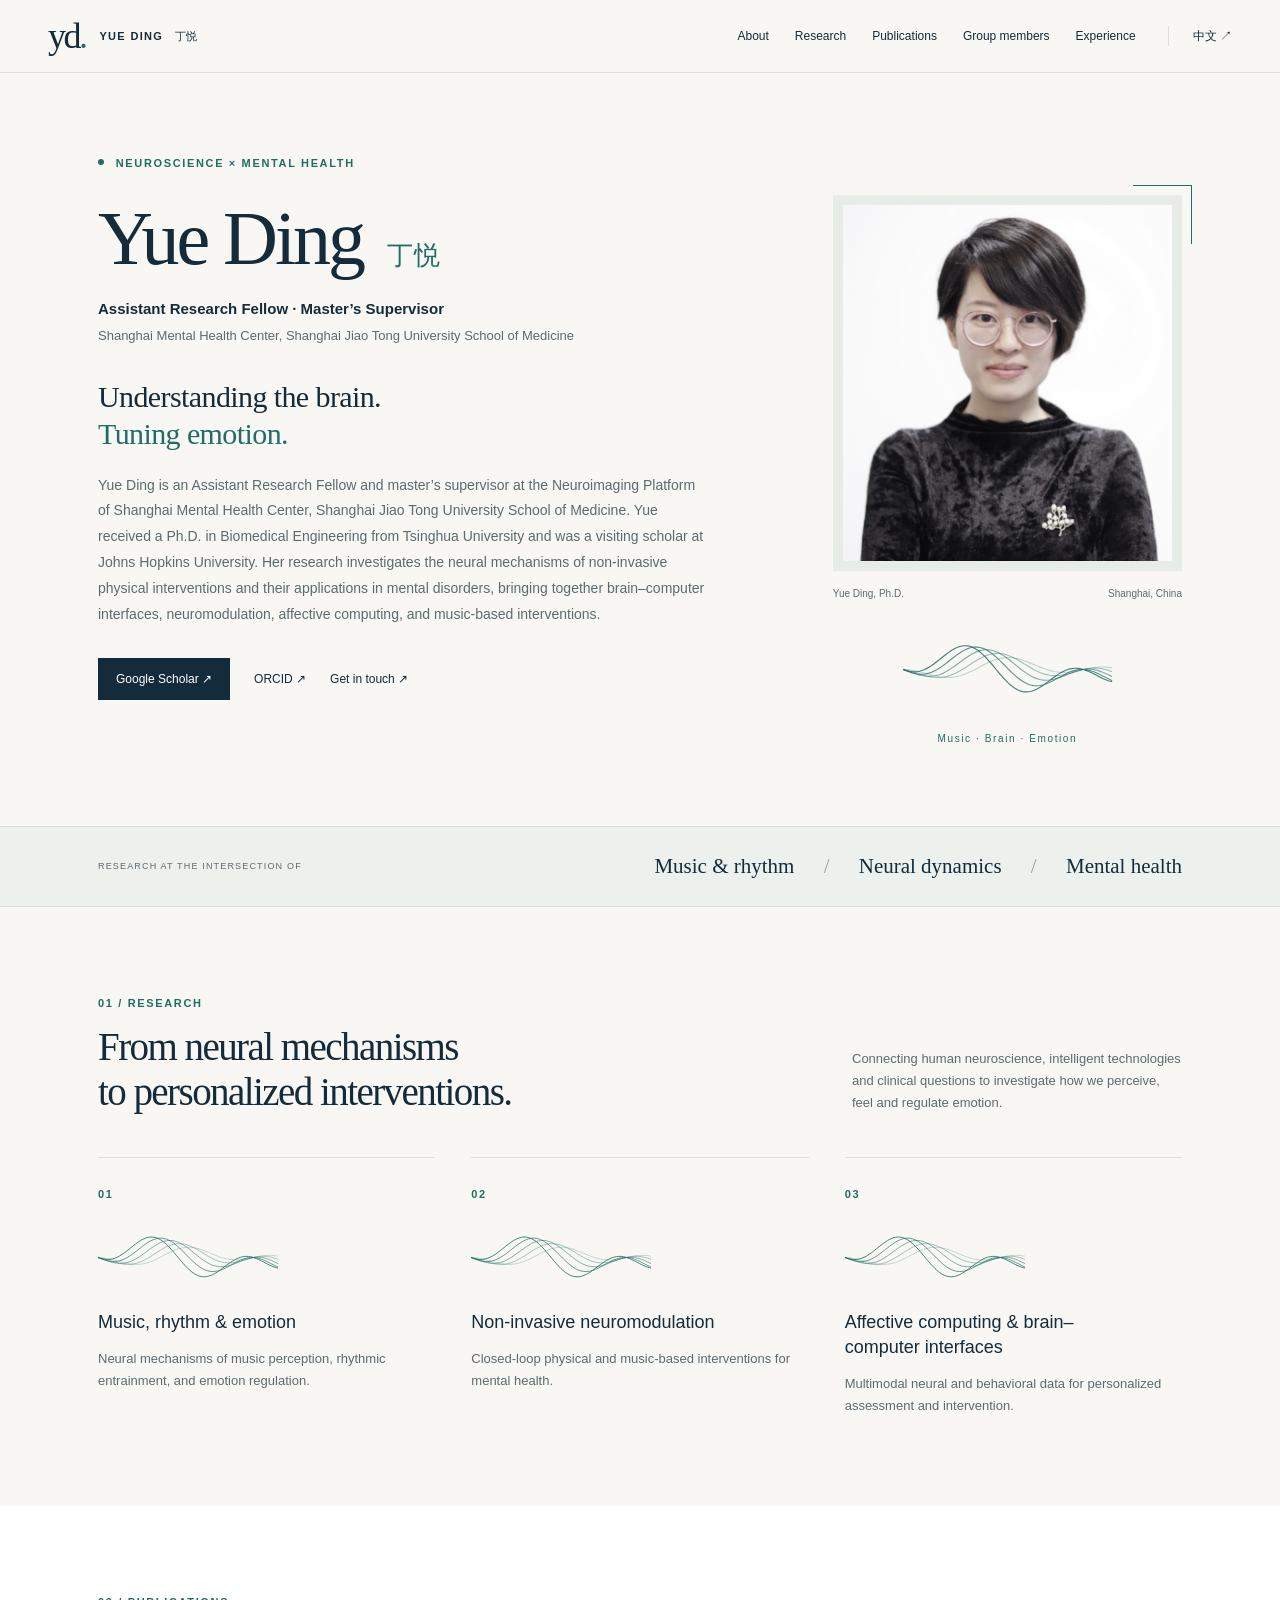
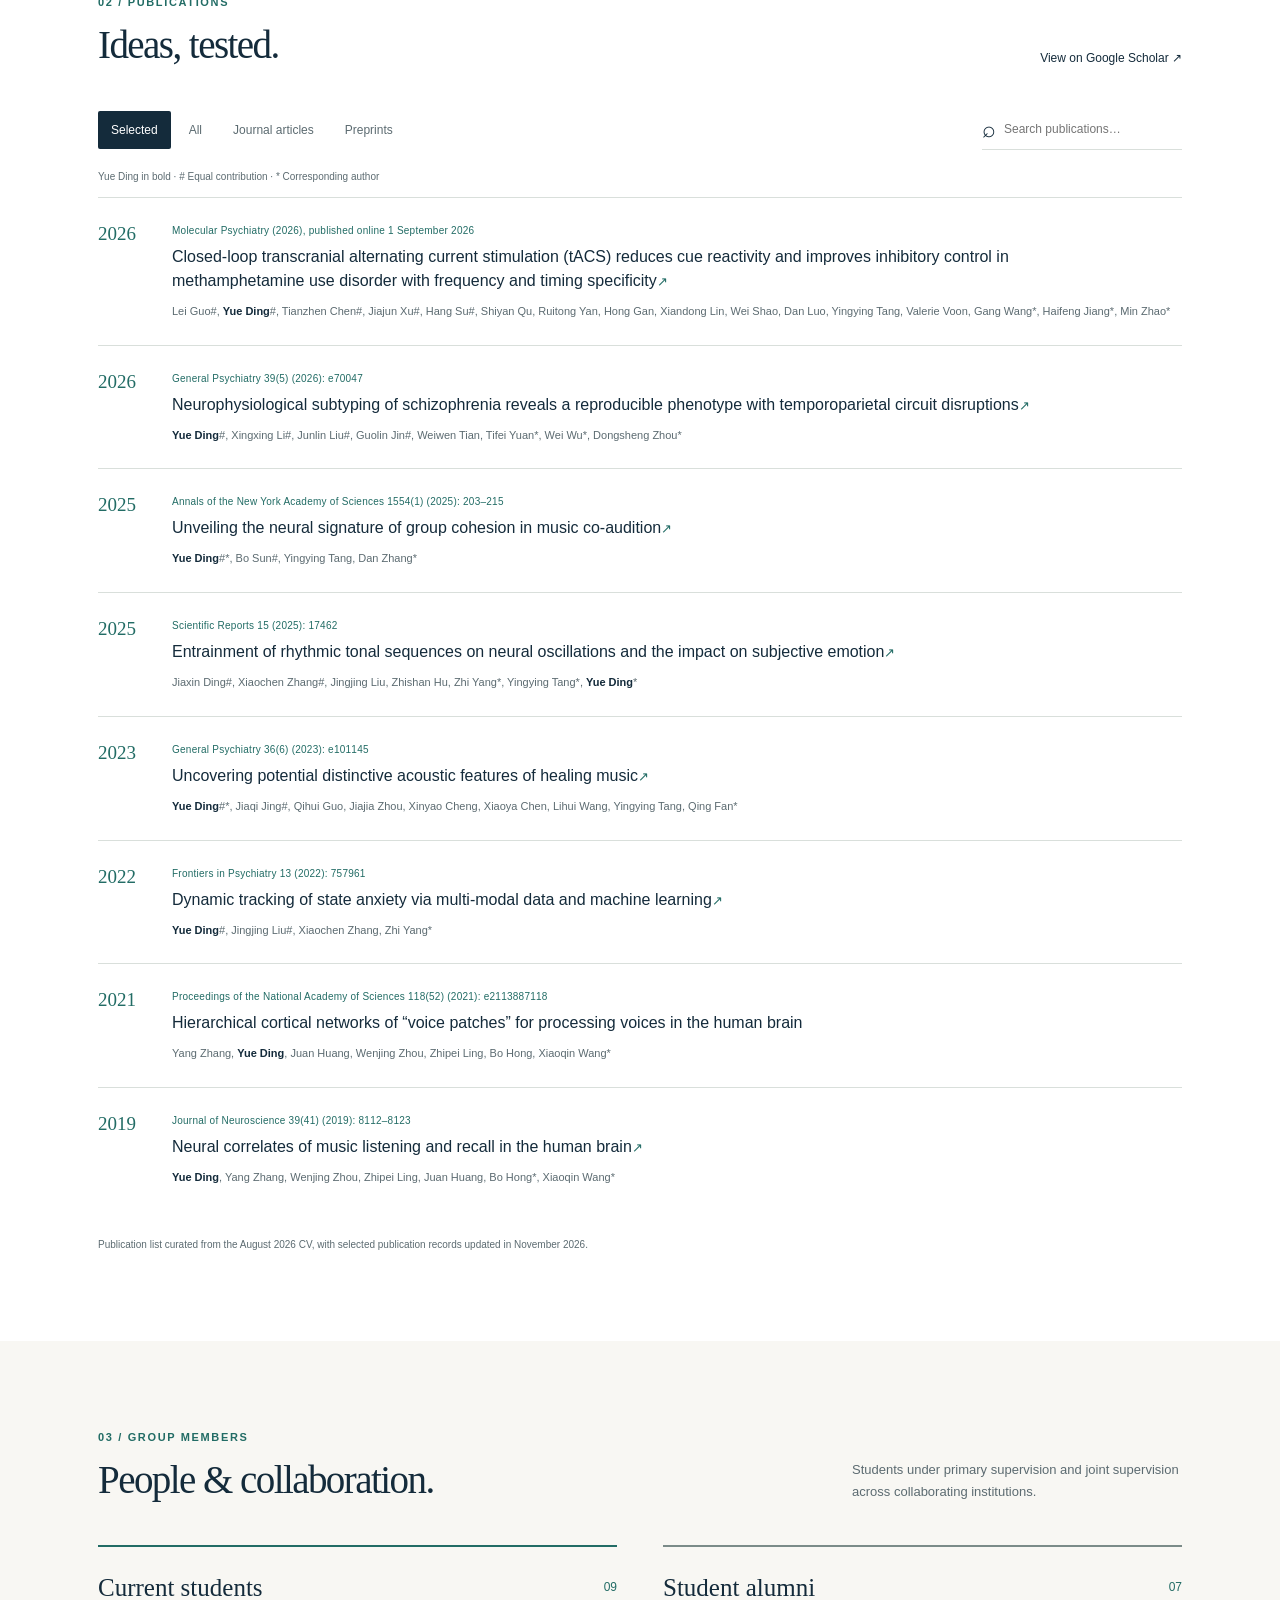
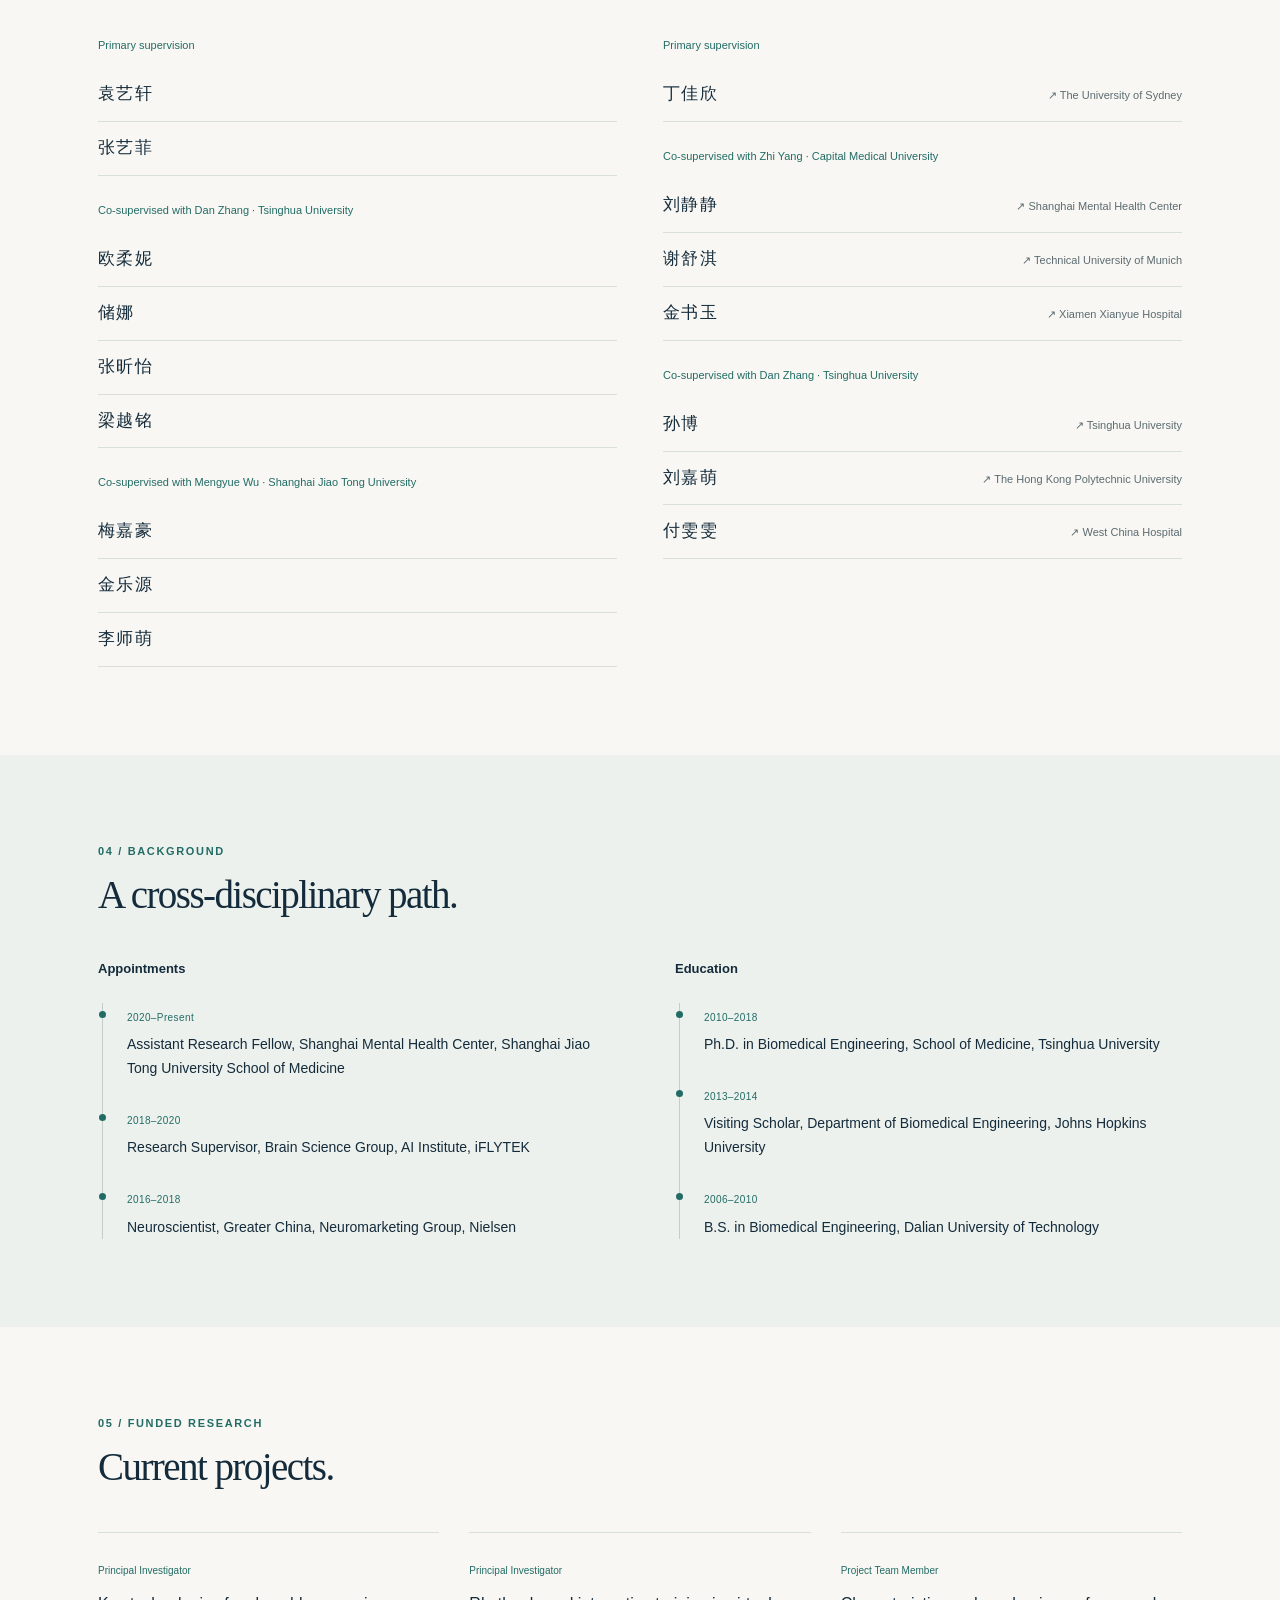
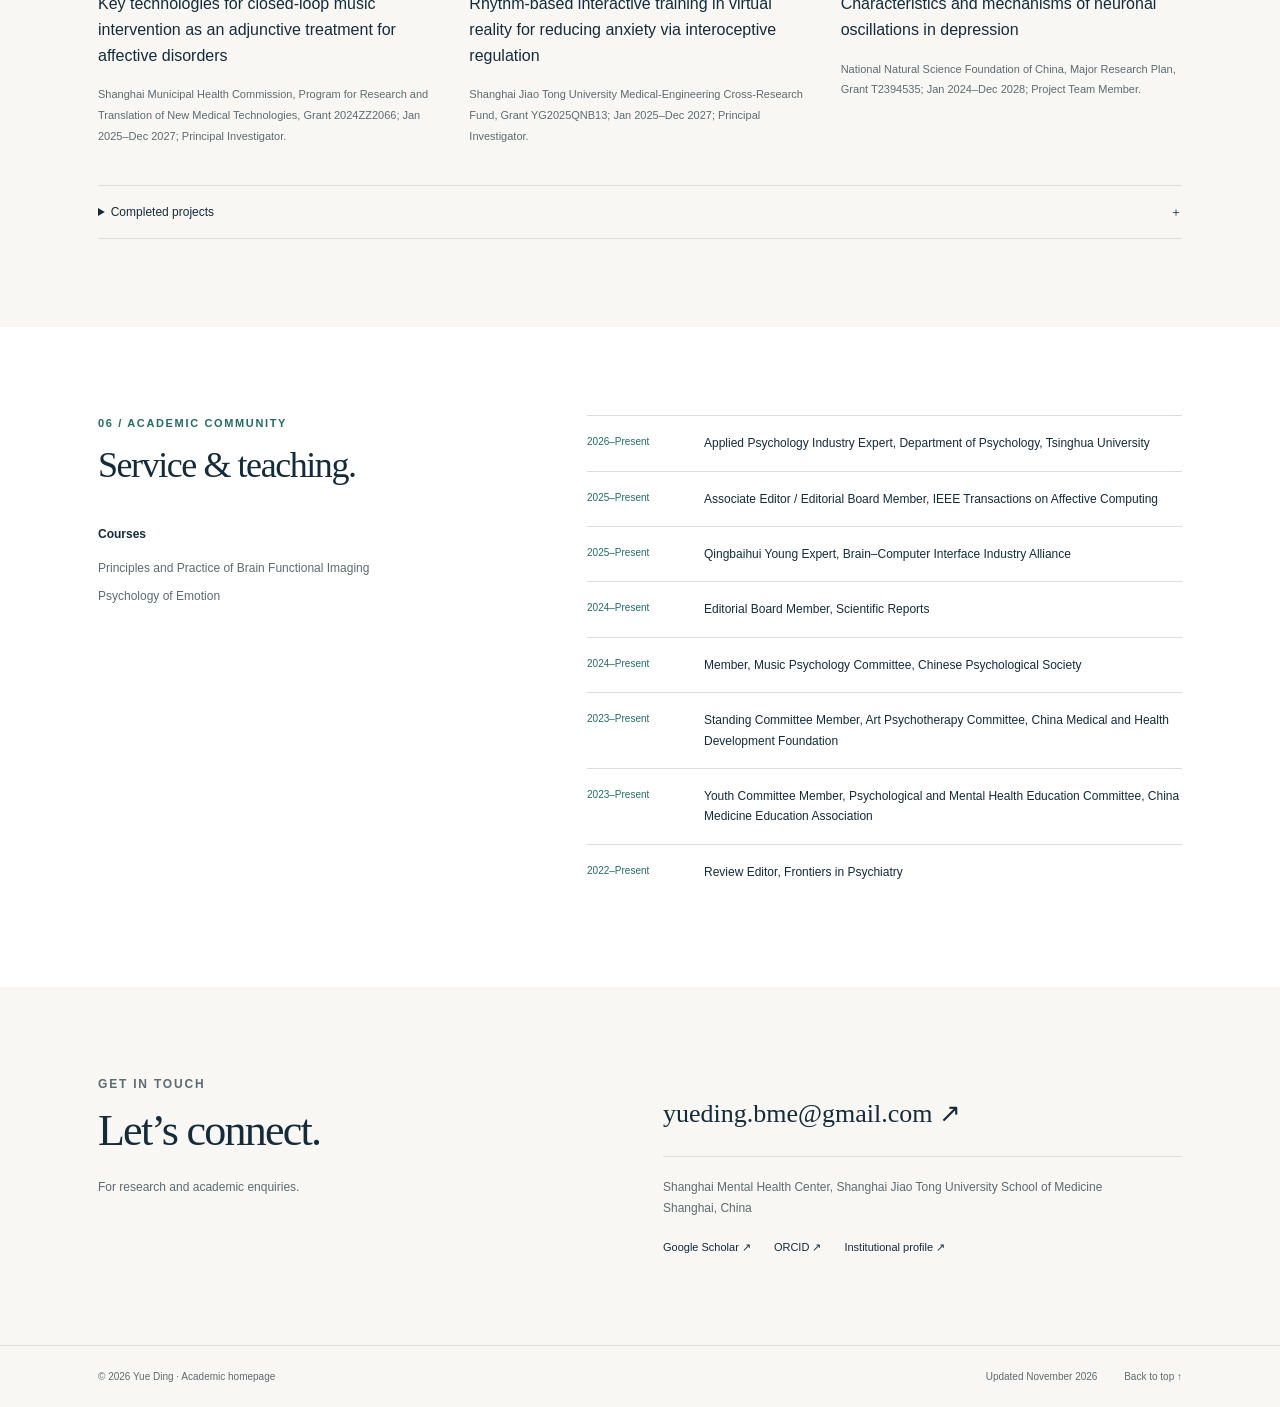
==== index.html @ 7aea19d3 "Build bilingual academic homepage for Yue Ding" ====
<!doctype html>
<html lang="en">
<head><meta charset="utf-8"><meta name="viewport" content="width=device-width, initial-scale=1"><meta name="color-scheme" content="light">
<title>Yue Ding · Neuroscience & Mental Health</title>
<meta name="description" content="Yue Ding, Ph.D. — neuroscience, music-based interventions, affective computing and mental health at Shanghai Mental Health Center."><meta property="og:title" content="Yue Ding 丁悦 · Neuroscience & Mental Health"><meta property="og:description" content="Yue Ding, Ph.D. — neuroscience, music-based interventions, affective computing and mental health at Shanghai Mental Health Center."><meta property="og:type" content="website"><meta property="og:image" content="https://freyating.github.io/assets/portrait.png">
<link rel="canonical" href="https://freyating.github.io/"><link rel="alternate" hreflang="en" href="https://freyating.github.io/"><link rel="alternate" hreflang="zh-CN" href="https://freyating.github.io/zh.html"><link rel="icon" href="assets/favicon.svg" type="image/svg+xml"><link rel="stylesheet" href="styles.css"><script src="app.js" defer></script></head>
<body><a class="skip" href="#main">Skip to content</a>
<header class="site-header"><div class="header-inner"><a href="#" class="brand" aria-label="Yue Ding home"><span class="brand-symbol" aria-hidden="true">yd<span>.</span></span><span>YUE DING <span class="brand-cn" lang="zh-CN">丁悦</span></span></a><nav aria-label="Main navigation"><a href="#about">About</a><a href="#research">Research</a><a href="#publications">Publications</a><a href="#group">Group members</a><a href="#experience">Experience</a></nav><a class="language" href="zh.html" lang="zh-CN" aria-label="Switch to Chinese">中文 <span aria-hidden="true">↗</span></a></div></header>
<main id="main"><section class="hero wrap" id="about"><div class="hero-copy"><p class="eyebrow"><span class="small-dot"></span> NEUROSCIENCE × MENTAL HEALTH</p><h1>Yue Ding<span class="name-cn" lang="zh-CN">丁悦</span></h1><p class="role">Assistant Research Fellow · Master’s Supervisor</p><p class="affiliation">Shanghai Mental Health Center, Shanghai Jiao Tong University School of Medicine</p><p class="hero-statement">Understanding the brain.<br><em>Tuning emotion.</em></p><p class="intro">Yue Ding is an Assistant Research Fellow and master’s supervisor at the Neuroimaging Platform of Shanghai Mental Health Center, Shanghai Jiao Tong University School of Medicine. Yue received a Ph.D. in Biomedical Engineering from Tsinghua University and was a visiting scholar at Johns Hopkins University. Her research investigates the neural mechanisms of non-invasive physical interventions and their applications in mental disorders, bringing together brain–computer interfaces, neuromodulation, affective computing, and music-based interventions.</p><div class="hero-links"><a class="button primary" href="https://scholar.google.com.hk/citations?user=dxGB4PkAAAAJ&amp;hl=zh-CN" target="_blank" rel="noopener noreferrer">Google Scholar<span aria-hidden="true"> ↗</span></a><a class="text-link" href="https://orcid.org/0000-0003-3662-8265" target="_blank" rel="noopener noreferrer">ORCID<span aria-hidden="true"> ↗</span></a><a class="text-link" href="#contact">Get in touch <span aria-hidden="true">↗</span></a></div></div><div class="portrait-column"><div class="portrait-frame"><img src="assets/portrait.png" alt="Portrait of Yue Ding" width="410" height="389" fetchpriority="high"></div><div class="portrait-caption"><span>Yue Ding, Ph.D.</span><span>Shanghai, China</span></div><div class="hero-wave"><svg viewBox="0 0 220 100" fill="none" stroke="currentColor" stroke-width="1.2" aria-hidden="true"><polyline points="0,50.0 2,50.03577720771514 4,50.14253424051206 6,50.31855533229557 8,50.561007447156705 10,50.86597976100986 12,51.22853818170181 14,51.642794165685345 16,52.1019868947259 18,52.59857769417406 20,53.1243554075545 22,53.67055129285339 24,54.2279618759554 26,54.78707808794984 28,55.3382189269672 30,55.87166782298942 32,56.377809846544864 34,56.847267889861804 36,57.27103596208208 38,57.64060777835515 40,57.94809888552672 42,58.18636065385694 44,58.349084573577755 46,58.430895425650796 48,58.427432046048516 50,58.335414570226675 52,58.1526972269199 54,57.87830594550742 56,57.512460246322874 58,57.05657909564478 60,56.513270623830536 62,55.886305823213476 64,55.1805765590172 66,54.402038438724105 68,53.55763929019261 70,52.65523419357846 72,51.703488194143965 74,50.711767989871014 76,49.69002403717041 78,48.648664647881006 80,47.598423759416846 82,46.550224145878595 84,45.51503790003288 86,44.50374605343779 88,43.526999214148326 90,42.59508108820619 92,41.71777671268141 94,40.90424716490785 96,40.16291242559328 98,39.50134396386286 100,38.92616848149377 102,38.44298410338748 104,38.05629013373513 106,37.76943131462697 108,37.584557328509156 110,37.50259808054215 112,37.5232550843414 114,37.645009057656715 116,37.86514361620633 118,38.179784737076425 120,38.58395545075884 122,39.07164501590026 124,39.63589163594634 126,40.26887759471972 128,40.96203552103323 130,41.70616434296559 132,42.491553362437344 134,43.30811277197447 136,44.14550884950701 138,44.9933020048797 140,45.84108581429167 142,46.67862516663453 144,47.4959916588281 146,48.283694415577536 148,49.032804571975625 150,49.7350717441923 152,50.38303092295338 154,50.97009835512789 156,51.49065512874712 158,51.94011734413771 160,52.314991936295804 162,52.61291740869039 164,52.83268894371803 166,52.97426756726075 168,53.03877326135107 170,53.02846213688876 172,52.9466879947323 174,52.79784881537391 176,52.58731892193102 178,52.32136775558007 180,52.00706638418749 182,51.65218303129973 184,51.26506906158456 186,50.854536988254104 188,50.42973217619319 190,50.0 192,49.574750277761964 194,49.16332083830449 196,48.77484209136377 198,48.418104456488585 200,48.10143046765538 202,47.83255330711078 204,47.618503434696386 206,47.46550486904336 208,47.378882546036685 210,47.36298202961531 212,47.421102682329135 214,47.555445220389025 216,47.76707438269372 218,48.055897238142165 220,48.42065744322146" opacity="0.25"/><polyline points="0,50.0 2,50.332656952637926 4,50.738025287404525 6,51.20786554482622 8,51.73287760056223 10,52.30283396528468 12,52.906726092114944 14,53.532921691529 16,54.16933090356331 18,54.80357905622688 20,55.42318364889116 22,56.015733141312865 24,56.569065103631544 26,57.071441290521285 28,57.51171724355798 30,57.87950409924072 32,58.16532038498484 34,58.36073172036866 36,58.45847650413965 38,58.45257585676083 40,58.33842630104494 42,58.11287389680168 44,57.774268796256216 46,57.322499451888895 48,56.759005983713095 50,56.08677249512315 52,55.310298411488574 54,54.43554919978675 56,53.46988710690779 58,52.42198282505093 60,51.30170925119562 62,50.120018750472774 64,48.88880555709328 66,47.62075514828134 68,46.32918260367815 70,45.02786211252669 72,43.73084991159322 74,42.45230302658985 76,41.20629624761672 78,40.00663979405855 80,38.866700116109605 82,37.79922623877018 84,36.816183980315614 86,35.928600271880946 88,35.14641966935295 90,34.47837498504758 92,33.93187377688669 94,33.51290221953833 96,33.22594764813237 98,33.073940813869996 100,33.05821862550816 102,33.178507874906806 104,33.43293016230574 106,33.81802795157027 108,34.32881140116846 110,34.9588253369655 112,35.70023546182259 114,36.54393263813519 116,37.4796538363378 118,38.496118118325086 120,39.581175822723345 122,40.721968941720114 124,41.90510052911933 126,43.11681085846229 128,44.3431579600713 130,45.570200107948594 132,46.78417780237839 134,47.97169280217089 136,49.119881801640354 138,50.216582421066256 140,51.2504892845462 142,52.2112980943853 144,53.08983577464746 146,53.87817494600279 148,54.56973120697542 150,55.15934193024346 152,55.64332553360294 154,56.01952045018355 156,56.287303297906554 158,56.447586030276085 160,56.502792135574055 162,56.45681223552855 164,56.3149397137005 166,56.083787274403974 168,55.77118559128024 170,55.38606544718643 172,54.938324990554804 174,54.43868393480249 176,53.898526703997995 178,53.32973667743021 180,52.74452380595471 182,52.15524796238544 184,51.574240445548 186,51.0136260821374 188,50.48514836189981 190,50.0 192,49.56866124631133 194,49.20074815577666 196,48.904872898368424 198,48.68851802336137 200,48.557926402841126 202,48.5180083661782 204,48.57226730348584 206,48.72274476501982 208,48.969985818467244 210,49.3130251507004 212,49.74939411857079 214,50.2751486685068 216,50.88491776091452 218,51.57197165650871 220,52.32830915149771" opacity="0.4"/><polyline points="0,50.0 2,50.64286044915858 4,51.324208588200676 6,52.029461784427774 8,52.743608213964 10,53.451423844873865 12,54.13769252436066 14,54.78742615585333 16,55.38608195007654 18,55.91977377339458 20,56.37547469629557 22,56.741207963761084 24,57.006223765840325 26,57.16115937889795 28,57.198180473130314 30,57.111101636999116 32,56.895484450761806 34,56.548711745473796 36,56.070037006580506 38,55.46060821813845 40,54.723465790242386 42,53.8635145636987 44,52.88747023761508 46,51.80378091261118 48,50.62252478009738 50,49.355285311942595 52,48.01500561047428 54,46.61582386198264 56,45.17289209390235 58,43.70218066313551 60,42.22027109748118 62,40.74414007121263 64,39.29093741733689 66,37.87776116133527 68,36.52143260309889 70,35.238274474770776 72,34.04389516226648 74,32.95298189790552 76,31.97910571192899 78,31.13454077331918 80,30.43010055740126 82,29.87499305180001 84,29.476696956500593 86,29.240860551478626 88,29.171224600436823 90,29.2695703357361 92,29.53569323201097 94,29.96740292877652 96,30.560549310262054 98,31.309074398504386 100,32.20508936816432 102,33.23897565329282 104,34.399508791941514 106,35.67400334847119 108,37.04847696979975 110,38.50783137448125 112,40.03604784589942 114,41.61639460607049 116,43.23164328721041 118,44.864291596486794 120,46.49678918688946 122,48.111763705025986 124,49.69224398545037 126,51.22187740087583 128,52.68513845776463 130,54.06752584624318 132,55.355745310440945 134,56.53787589806461 136,57.60351737368694 138,58.54391683579739 140,59.35207285966443 142,60.02281579268367 144,60.552863152005884 146,60.94084941147919 148,61.18732981173736 150,61.29475817892654 152,61.26743908932478 154,61.11145506421333 156,60.83456981710829 158,60.44610889928285 160,59.95681939502529 162,59.378710601149834 164,58.724877882077124 166,58.00931211885449 168,57.24669736472203 170,56.45219947862101 172,55.64124862924057 174,54.829318644167586 176,54.03170622033727 178,53.26331301271711 180,52.53843357798694 182,51.87055206945064 184,51.27215045962296 186,50.75453090950263 188,50.32765471060511 190,50.0 192,49.778440192939 194,49.66814479563518 196,49.672503956184194 198,49.79307778862868 200,50.02957116813539 202,50.37983434874509 204,50.83988940386348 206,51.40398213834527 208,52.064658774443686 210,52.812866376747834 212,53.63807565808034 214,54.52842450355383 216,55.470880267718044 218,56.45141864379419 220,57.45521667785808" opacity="0.55"/><polyline points="0,50.0 2,50.81568978279968 4,51.602574156333525 6,52.34316984902648 8,53.02068220961847 10,53.61924961466398 12,54.124175047998456 14,54.52214167520786 16,54.80140945336762 18,54.95199007371136 20,54.96579782896279 22,54.83677432383341 24,54.56098530223015 26,54.13668824322186 28,53.56436977465692 30,52.84675236313158 32,51.988770156230416 34,50.99751427194578 36,49.88214824525898 38,48.65379474740855 40,47.325395083889624 42,45.91154334743199 44,44.42829744707773 46,42.89296954935195 48,41.323898748123064 50,39.74020902228179 52,38.161555741541925 54,36.60786413775291 56,35.0990632699837 58,33.65481907478255 60,32.29427010757922 62,31.03576954697054 64,29.896636951076623 66,28.89292312538388 68,28.039191286253523 70,27.348317485936366 72,26.83131300644661 74,26.497171134500455 76,26.352740401910367 78,26.40262601977304 80,26.64912085531229 82,27.092166902467756 84,27.72934778663539 86,28.555912425918162 88,29.56482955148996 90,30.74687237388644 92,32.09073227583858 94,33.58316002114914 96,35.20913259836853 98,36.95204347266989 100,38.79391370402097 102,40.71562110876833 104,42.69714439888638 106,44.717819031682154 108,46.75660134541188 110,48.79233744518243 112,50.804033240180715 114,52.77112201855202 116,54.67372598033147 118,56.49290823125645 120,58.21091186993727 122,59.81138297598045 124,61.27957452487314 126,62.60252851379478 128,63.76923387752532 130,64.77075810127495 132,65.60035079313457 134,66.25351785812293 136,66.72806531335118 138,67.02411219426163 140,67.14407241966855 142,67.09260590278322 144,66.87653961086778 146,66.50475968201094 148,65.98807609826424 150,65.33906178473158 152,64.571868349161 154,63.70202099147664 156,62.74619539325508 158,61.72197963959752 160,60.647624426901565 162,59.541784966975456 164,58.42325810864366 166,57.31071826097191 168,56.22245571664418 170,55.17612093966247 172,54.18847829888393 174,53.275172599081 176,52.450511585971476 178,51.72726738339434 180,51.116499562461996 182,50.62740224760251 184,50.26717733691448 186,50.040935558628256 188,49.9516267065207 190,50.0 192,50.18459510464318 194,50.50176393178513 196,50.945722916976734 198,51.508635062424034 200,52.18072062350861 202,52.950394929659076 204,53.80443146047552 206,54.72814795410799 208,55.7056130111162 210,56.719870377642486 212,57.75317785049976 214,58.78725754698179 216,59.803554126551326 218,60.78349744216638 220,61.70876603734894" opacity="0.7"/><polyline points="0,50.0 2,50.72555799008822 4,51.3409933359748 6,51.83186454984027 8,52.18568482887874 10,52.392105815002274 12,52.4430716959436 14,52.332941526633974 16,52.058578081747754 18,51.61940200526663 20,51.01741049466004 22,50.25716023941596 24,49.34571481965537 26,48.29255725384301 28,47.10946885861771 30,45.810376042088905 32,44.411167088369936 34,42.92948139973356 36,41.38447403804165 38,39.79655874393547 40,38.18713290611006 42,36.578288199851684 44,34.99251081054467 46,33.45237530138664 48,31.980236273139337 50,30.597921996181455 52,29.326434170974082 54,28.185657892619165 56,27.19408575956871 58,26.368559877557566 60,25.724035270035724 62,25.27336791900764 64,25.02713032912933 66,24.99345713764307 68,25.177922888251207 70,25.583453653812672 72,26.21027373664702 74,27.05588820241896 76,28.11510152044488 78,29.380072096347373 80,30.840401998868927 82,32.48326070788916 84,34.29354125169479 86,36.254046664534656 88,38.345704286365475 90,40.547805050991826 92,42.838264571609024 94,45.19390253862823 96,47.59073669758238 98,50.004287478217655 100,52.40988920223025 102,54.78300370845548 104,57.099532201854224 106,59.336121156807536 108,61.47045818569986 110,63.48155391945275 112,65.35000613572845 114,67.0582426104005 116,68.59073945533831 118,69.934212036686 120,71.07777593815422 122,72.01307583837504 124,72.73438060462149 126,73.23864336130552 128,73.52552576446891 130,73.59738619657587 132,73.45923208276824 134,73.1186370137705 136,72.58562383528243 138,71.87251532255515 140,70.99375449570331 142,69.96569704025683 144,68.80637867296703 146,67.5352606298794 148,66.1729567476128 150,64.74094585566729 152,63.26127339408846 154,61.756246314287615 156,60.24812540932102 158,58.75881925227428 160,57.309583897150006 162,55.92073241615037 164,54.6113582115791 166,53.39907585160165 168,52.29978293936074 170,51.32744623770102 172,50.49391494090318 174,49.80876361484896 176,49.27916692295006 178,48.90980782244899 180,48.702820460202204 182,48.65776852495796 184,48.77165933083691 186,49.0389934207473 188,49.4518489954026 190,50.0 192,50.671066242880485 194,51.450693484824846 196,52.32276102994737 198,53.26961397495335 200,54.27231693789649 202,55.31092579505595 204,56.36477370911414 206,57.41276753677937 208,58.433690562009104 210,59.40650741397263 212,60.31066699802904 214,61.12639929370852 216,61.83500195562594 218,62.419112790321506 220,62.862964372358114" opacity="0.85"/></svg><span>Music · Brain · Emotion</span></div></div></section>
<div class="research-strip"><div class="wrap"><span>RESEARCH AT THE INTERSECTION OF</span><p>Music & rhythm<i> / </i>Neural dynamics<i> / </i>Mental health</p></div></div>
<section id="research" class="section wrap"><div class="section-heading"><div><p class="eyebrow">01 / RESEARCH</p><h2>From neural mechanisms<br>to personalized interventions.</h2></div><p>Connecting human neuroscience, intelligent technologies and clinical questions to investigate how we perceive, feel and regulate emotion.</p></div><div class="themes"><article class="theme"><span class="eyebrow">01</span><svg viewBox="0 0 220 100" fill="none" stroke="currentColor" stroke-width="1.2" aria-hidden="true"><polyline points="0,50.0 2,50.03577720771514 4,50.14253424051206 6,50.31855533229557 8,50.561007447156705 10,50.86597976100986 12,51.22853818170181 14,51.642794165685345 16,52.1019868947259 18,52.59857769417406 20,53.1243554075545 22,53.67055129285339 24,54.2279618759554 26,54.78707808794984 28,55.3382189269672 30,55.87166782298942 32,56.377809846544864 34,56.847267889861804 36,57.27103596208208 38,57.64060777835515 40,57.94809888552672 42,58.18636065385694 44,58.349084573577755 46,58.430895425650796 48,58.427432046048516 50,58.335414570226675 52,58.1526972269199 54,57.87830594550742 56,57.512460246322874 58,57.05657909564478 60,56.513270623830536 62,55.886305823213476 64,55.1805765590172 66,54.402038438724105 68,53.55763929019261 70,52.65523419357846 72,51.703488194143965 74,50.711767989871014 76,49.69002403717041 78,48.648664647881006 80,47.598423759416846 82,46.550224145878595 84,45.51503790003288 86,44.50374605343779 88,43.526999214148326 90,42.59508108820619 92,41.71777671268141 94,40.90424716490785 96,40.16291242559328 98,39.50134396386286 100,38.92616848149377 102,38.44298410338748 104,38.05629013373513 106,37.76943131462697 108,37.584557328509156 110,37.50259808054215 112,37.5232550843414 114,37.645009057656715 116,37.86514361620633 118,38.179784737076425 120,38.58395545075884 122,39.07164501590026 124,39.63589163594634 126,40.26887759471972 128,40.96203552103323 130,41.70616434296559 132,42.491553362437344 134,43.30811277197447 136,44.14550884950701 138,44.9933020048797 140,45.84108581429167 142,46.67862516663453 144,47.4959916588281 146,48.283694415577536 148,49.032804571975625 150,49.7350717441923 152,50.38303092295338 154,50.97009835512789 156,51.49065512874712 158,51.94011734413771 160,52.314991936295804 162,52.61291740869039 164,52.83268894371803 166,52.97426756726075 168,53.03877326135107 170,53.02846213688876 172,52.9466879947323 174,52.79784881537391 176,52.58731892193102 178,52.32136775558007 180,52.00706638418749 182,51.65218303129973 184,51.26506906158456 186,50.854536988254104 188,50.42973217619319 190,50.0 192,49.574750277761964 194,49.16332083830449 196,48.77484209136377 198,48.418104456488585 200,48.10143046765538 202,47.83255330711078 204,47.618503434696386 206,47.46550486904336 208,47.378882546036685 210,47.36298202961531 212,47.421102682329135 214,47.555445220389025 216,47.76707438269372 218,48.055897238142165 220,48.42065744322146" opacity="0.25"/><polyline points="0,50.0 2,50.332656952637926 4,50.738025287404525 6,51.20786554482622 8,51.73287760056223 10,52.30283396528468 12,52.906726092114944 14,53.532921691529 16,54.16933090356331 18,54.80357905622688 20,55.42318364889116 22,56.015733141312865 24,56.569065103631544 26,57.071441290521285 28,57.51171724355798 30,57.87950409924072 32,58.16532038498484 34,58.36073172036866 36,58.45847650413965 38,58.45257585676083 40,58.33842630104494 42,58.11287389680168 44,57.774268796256216 46,57.322499451888895 48,56.759005983713095 50,56.08677249512315 52,55.310298411488574 54,54.43554919978675 56,53.46988710690779 58,52.42198282505093 60,51.30170925119562 62,50.120018750472774 64,48.88880555709328 66,47.62075514828134 68,46.32918260367815 70,45.02786211252669 72,43.73084991159322 74,42.45230302658985 76,41.20629624761672 78,40.00663979405855 80,38.866700116109605 82,37.79922623877018 84,36.816183980315614 86,35.928600271880946 88,35.14641966935295 90,34.47837498504758 92,33.93187377688669 94,33.51290221953833 96,33.22594764813237 98,33.073940813869996 100,33.05821862550816 102,33.178507874906806 104,33.43293016230574 106,33.81802795157027 108,34.32881140116846 110,34.9588253369655 112,35.70023546182259 114,36.54393263813519 116,37.4796538363378 118,38.496118118325086 120,39.581175822723345 122,40.721968941720114 124,41.90510052911933 126,43.11681085846229 128,44.3431579600713 130,45.570200107948594 132,46.78417780237839 134,47.97169280217089 136,49.119881801640354 138,50.216582421066256 140,51.2504892845462 142,52.2112980943853 144,53.08983577464746 146,53.87817494600279 148,54.56973120697542 150,55.15934193024346 152,55.64332553360294 154,56.01952045018355 156,56.287303297906554 158,56.447586030276085 160,56.502792135574055 162,56.45681223552855 164,56.3149397137005 166,56.083787274403974 168,55.77118559128024 170,55.38606544718643 172,54.938324990554804 174,54.43868393480249 176,53.898526703997995 178,53.32973667743021 180,52.74452380595471 182,52.15524796238544 184,51.574240445548 186,51.0136260821374 188,50.48514836189981 190,50.0 192,49.56866124631133 194,49.20074815577666 196,48.904872898368424 198,48.68851802336137 200,48.557926402841126 202,48.5180083661782 204,48.57226730348584 206,48.72274476501982 208,48.969985818467244 210,49.3130251507004 212,49.74939411857079 214,50.2751486685068 216,50.88491776091452 218,51.57197165650871 220,52.32830915149771" opacity="0.4"/><polyline points="0,50.0 2,50.64286044915858 4,51.324208588200676 6,52.029461784427774 8,52.743608213964 10,53.451423844873865 12,54.13769252436066 14,54.78742615585333 16,55.38608195007654 18,55.91977377339458 20,56.37547469629557 22,56.741207963761084 24,57.006223765840325 26,57.16115937889795 28,57.198180473130314 30,57.111101636999116 32,56.895484450761806 34,56.548711745473796 36,56.070037006580506 38,55.46060821813845 40,54.723465790242386 42,53.8635145636987 44,52.88747023761508 46,51.80378091261118 48,50.62252478009738 50,49.355285311942595 52,48.01500561047428 54,46.61582386198264 56,45.17289209390235 58,43.70218066313551 60,42.22027109748118 62,40.74414007121263 64,39.29093741733689 66,37.87776116133527 68,36.52143260309889 70,35.238274474770776 72,34.04389516226648 74,32.95298189790552 76,31.97910571192899 78,31.13454077331918 80,30.43010055740126 82,29.87499305180001 84,29.476696956500593 86,29.240860551478626 88,29.171224600436823 90,29.2695703357361 92,29.53569323201097 94,29.96740292877652 96,30.560549310262054 98,31.309074398504386 100,32.20508936816432 102,33.23897565329282 104,34.399508791941514 106,35.67400334847119 108,37.04847696979975 110,38.50783137448125 112,40.03604784589942 114,41.61639460607049 116,43.23164328721041 118,44.864291596486794 120,46.49678918688946 122,48.111763705025986 124,49.69224398545037 126,51.22187740087583 128,52.68513845776463 130,54.06752584624318 132,55.355745310440945 134,56.53787589806461 136,57.60351737368694 138,58.54391683579739 140,59.35207285966443 142,60.02281579268367 144,60.552863152005884 146,60.94084941147919 148,61.18732981173736 150,61.29475817892654 152,61.26743908932478 154,61.11145506421333 156,60.83456981710829 158,60.44610889928285 160,59.95681939502529 162,59.378710601149834 164,58.724877882077124 166,58.00931211885449 168,57.24669736472203 170,56.45219947862101 172,55.64124862924057 174,54.829318644167586 176,54.03170622033727 178,53.26331301271711 180,52.53843357798694 182,51.87055206945064 184,51.27215045962296 186,50.75453090950263 188,50.32765471060511 190,50.0 192,49.778440192939 194,49.66814479563518 196,49.672503956184194 198,49.79307778862868 200,50.02957116813539 202,50.37983434874509 204,50.83988940386348 206,51.40398213834527 208,52.064658774443686 210,52.812866376747834 212,53.63807565808034 214,54.52842450355383 216,55.470880267718044 218,56.45141864379419 220,57.45521667785808" opacity="0.55"/><polyline points="0,50.0 2,50.81568978279968 4,51.602574156333525 6,52.34316984902648 8,53.02068220961847 10,53.61924961466398 12,54.124175047998456 14,54.52214167520786 16,54.80140945336762 18,54.95199007371136 20,54.96579782896279 22,54.83677432383341 24,54.56098530223015 26,54.13668824322186 28,53.56436977465692 30,52.84675236313158 32,51.988770156230416 34,50.99751427194578 36,49.88214824525898 38,48.65379474740855 40,47.325395083889624 42,45.91154334743199 44,44.42829744707773 46,42.89296954935195 48,41.323898748123064 50,39.74020902228179 52,38.161555741541925 54,36.60786413775291 56,35.0990632699837 58,33.65481907478255 60,32.29427010757922 62,31.03576954697054 64,29.896636951076623 66,28.89292312538388 68,28.039191286253523 70,27.348317485936366 72,26.83131300644661 74,26.497171134500455 76,26.352740401910367 78,26.40262601977304 80,26.64912085531229 82,27.092166902467756 84,27.72934778663539 86,28.555912425918162 88,29.56482955148996 90,30.74687237388644 92,32.09073227583858 94,33.58316002114914 96,35.20913259836853 98,36.95204347266989 100,38.79391370402097 102,40.71562110876833 104,42.69714439888638 106,44.717819031682154 108,46.75660134541188 110,48.79233744518243 112,50.804033240180715 114,52.77112201855202 116,54.67372598033147 118,56.49290823125645 120,58.21091186993727 122,59.81138297598045 124,61.27957452487314 126,62.60252851379478 128,63.76923387752532 130,64.77075810127495 132,65.60035079313457 134,66.25351785812293 136,66.72806531335118 138,67.02411219426163 140,67.14407241966855 142,67.09260590278322 144,66.87653961086778 146,66.50475968201094 148,65.98807609826424 150,65.33906178473158 152,64.571868349161 154,63.70202099147664 156,62.74619539325508 158,61.72197963959752 160,60.647624426901565 162,59.541784966975456 164,58.42325810864366 166,57.31071826097191 168,56.22245571664418 170,55.17612093966247 172,54.18847829888393 174,53.275172599081 176,52.450511585971476 178,51.72726738339434 180,51.116499562461996 182,50.62740224760251 184,50.26717733691448 186,50.040935558628256 188,49.9516267065207 190,50.0 192,50.18459510464318 194,50.50176393178513 196,50.945722916976734 198,51.508635062424034 200,52.18072062350861 202,52.950394929659076 204,53.80443146047552 206,54.72814795410799 208,55.7056130111162 210,56.719870377642486 212,57.75317785049976 214,58.78725754698179 216,59.803554126551326 218,60.78349744216638 220,61.70876603734894" opacity="0.7"/><polyline points="0,50.0 2,50.72555799008822 4,51.3409933359748 6,51.83186454984027 8,52.18568482887874 10,52.392105815002274 12,52.4430716959436 14,52.332941526633974 16,52.058578081747754 18,51.61940200526663 20,51.01741049466004 22,50.25716023941596 24,49.34571481965537 26,48.29255725384301 28,47.10946885861771 30,45.810376042088905 32,44.411167088369936 34,42.92948139973356 36,41.38447403804165 38,39.79655874393547 40,38.18713290611006 42,36.578288199851684 44,34.99251081054467 46,33.45237530138664 48,31.980236273139337 50,30.597921996181455 52,29.326434170974082 54,28.185657892619165 56,27.19408575956871 58,26.368559877557566 60,25.724035270035724 62,25.27336791900764 64,25.02713032912933 66,24.99345713764307 68,25.177922888251207 70,25.583453653812672 72,26.21027373664702 74,27.05588820241896 76,28.11510152044488 78,29.380072096347373 80,30.840401998868927 82,32.48326070788916 84,34.29354125169479 86,36.254046664534656 88,38.345704286365475 90,40.547805050991826 92,42.838264571609024 94,45.19390253862823 96,47.59073669758238 98,50.004287478217655 100,52.40988920223025 102,54.78300370845548 104,57.099532201854224 106,59.336121156807536 108,61.47045818569986 110,63.48155391945275 112,65.35000613572845 114,67.0582426104005 116,68.59073945533831 118,69.934212036686 120,71.07777593815422 122,72.01307583837504 124,72.73438060462149 126,73.23864336130552 128,73.52552576446891 130,73.59738619657587 132,73.45923208276824 134,73.1186370137705 136,72.58562383528243 138,71.87251532255515 140,70.99375449570331 142,69.96569704025683 144,68.80637867296703 146,67.5352606298794 148,66.1729567476128 150,64.74094585566729 152,63.26127339408846 154,61.756246314287615 156,60.24812540932102 158,58.75881925227428 160,57.309583897150006 162,55.92073241615037 164,54.6113582115791 166,53.39907585160165 168,52.29978293936074 170,51.32744623770102 172,50.49391494090318 174,49.80876361484896 176,49.27916692295006 178,48.90980782244899 180,48.702820460202204 182,48.65776852495796 184,48.77165933083691 186,49.0389934207473 188,49.4518489954026 190,50.0 192,50.671066242880485 194,51.450693484824846 196,52.32276102994737 198,53.26961397495335 200,54.27231693789649 202,55.31092579505595 204,56.36477370911414 206,57.41276753677937 208,58.433690562009104 210,59.40650741397263 212,60.31066699802904 214,61.12639929370852 216,61.83500195562594 218,62.419112790321506 220,62.862964372358114" opacity="0.85"/></svg><h3>Music, rhythm &amp; emotion</h3><p>Neural mechanisms of music perception, rhythmic entrainment, and emotion regulation.</p></article><article class="theme"><span class="eyebrow">02</span><svg viewBox="0 0 220 100" fill="none" stroke="currentColor" stroke-width="1.2" aria-hidden="true"><polyline points="0,50.0 2,50.03577720771514 4,50.14253424051206 6,50.31855533229557 8,50.561007447156705 10,50.86597976100986 12,51.22853818170181 14,51.642794165685345 16,52.1019868947259 18,52.59857769417406 20,53.1243554075545 22,53.67055129285339 24,54.2279618759554 26,54.78707808794984 28,55.3382189269672 30,55.87166782298942 32,56.377809846544864 34,56.847267889861804 36,57.27103596208208 38,57.64060777835515 40,57.94809888552672 42,58.18636065385694 44,58.349084573577755 46,58.430895425650796 48,58.427432046048516 50,58.335414570226675 52,58.1526972269199 54,57.87830594550742 56,57.512460246322874 58,57.05657909564478 60,56.513270623830536 62,55.886305823213476 64,55.1805765590172 66,54.402038438724105 68,53.55763929019261 70,52.65523419357846 72,51.703488194143965 74,50.711767989871014 76,49.69002403717041 78,48.648664647881006 80,47.598423759416846 82,46.550224145878595 84,45.51503790003288 86,44.50374605343779 88,43.526999214148326 90,42.59508108820619 92,41.71777671268141 94,40.90424716490785 96,40.16291242559328 98,39.50134396386286 100,38.92616848149377 102,38.44298410338748 104,38.05629013373513 106,37.76943131462697 108,37.584557328509156 110,37.50259808054215 112,37.5232550843414 114,37.645009057656715 116,37.86514361620633 118,38.179784737076425 120,38.58395545075884 122,39.07164501590026 124,39.63589163594634 126,40.26887759471972 128,40.96203552103323 130,41.70616434296559 132,42.491553362437344 134,43.30811277197447 136,44.14550884950701 138,44.9933020048797 140,45.84108581429167 142,46.67862516663453 144,47.4959916588281 146,48.283694415577536 148,49.032804571975625 150,49.7350717441923 152,50.38303092295338 154,50.97009835512789 156,51.49065512874712 158,51.94011734413771 160,52.314991936295804 162,52.61291740869039 164,52.83268894371803 166,52.97426756726075 168,53.03877326135107 170,53.02846213688876 172,52.9466879947323 174,52.79784881537391 176,52.58731892193102 178,52.32136775558007 180,52.00706638418749 182,51.65218303129973 184,51.26506906158456 186,50.854536988254104 188,50.42973217619319 190,50.0 192,49.574750277761964 194,49.16332083830449 196,48.77484209136377 198,48.418104456488585 200,48.10143046765538 202,47.83255330711078 204,47.618503434696386 206,47.46550486904336 208,47.378882546036685 210,47.36298202961531 212,47.421102682329135 214,47.555445220389025 216,47.76707438269372 218,48.055897238142165 220,48.42065744322146" opacity="0.25"/><polyline points="0,50.0 2,50.332656952637926 4,50.738025287404525 6,51.20786554482622 8,51.73287760056223 10,52.30283396528468 12,52.906726092114944 14,53.532921691529 16,54.16933090356331 18,54.80357905622688 20,55.42318364889116 22,56.015733141312865 24,56.569065103631544 26,57.071441290521285 28,57.51171724355798 30,57.87950409924072 32,58.16532038498484 34,58.36073172036866 36,58.45847650413965 38,58.45257585676083 40,58.33842630104494 42,58.11287389680168 44,57.774268796256216 46,57.322499451888895 48,56.759005983713095 50,56.08677249512315 52,55.310298411488574 54,54.43554919978675 56,53.46988710690779 58,52.42198282505093 60,51.30170925119562 62,50.120018750472774 64,48.88880555709328 66,47.62075514828134 68,46.32918260367815 70,45.02786211252669 72,43.73084991159322 74,42.45230302658985 76,41.20629624761672 78,40.00663979405855 80,38.866700116109605 82,37.79922623877018 84,36.816183980315614 86,35.928600271880946 88,35.14641966935295 90,34.47837498504758 92,33.93187377688669 94,33.51290221953833 96,33.22594764813237 98,33.073940813869996 100,33.05821862550816 102,33.178507874906806 104,33.43293016230574 106,33.81802795157027 108,34.32881140116846 110,34.9588253369655 112,35.70023546182259 114,36.54393263813519 116,37.4796538363378 118,38.496118118325086 120,39.581175822723345 122,40.721968941720114 124,41.90510052911933 126,43.11681085846229 128,44.3431579600713 130,45.570200107948594 132,46.78417780237839 134,47.97169280217089 136,49.119881801640354 138,50.216582421066256 140,51.2504892845462 142,52.2112980943853 144,53.08983577464746 146,53.87817494600279 148,54.56973120697542 150,55.15934193024346 152,55.64332553360294 154,56.01952045018355 156,56.287303297906554 158,56.447586030276085 160,56.502792135574055 162,56.45681223552855 164,56.3149397137005 166,56.083787274403974 168,55.77118559128024 170,55.38606544718643 172,54.938324990554804 174,54.43868393480249 176,53.898526703997995 178,53.32973667743021 180,52.74452380595471 182,52.15524796238544 184,51.574240445548 186,51.0136260821374 188,50.48514836189981 190,50.0 192,49.56866124631133 194,49.20074815577666 196,48.904872898368424 198,48.68851802336137 200,48.557926402841126 202,48.5180083661782 204,48.57226730348584 206,48.72274476501982 208,48.969985818467244 210,49.3130251507004 212,49.74939411857079 214,50.2751486685068 216,50.88491776091452 218,51.57197165650871 220,52.32830915149771" opacity="0.4"/><polyline points="0,50.0 2,50.64286044915858 4,51.324208588200676 6,52.029461784427774 8,52.743608213964 10,53.451423844873865 12,54.13769252436066 14,54.78742615585333 16,55.38608195007654 18,55.91977377339458 20,56.37547469629557 22,56.741207963761084 24,57.006223765840325 26,57.16115937889795 28,57.198180473130314 30,57.111101636999116 32,56.895484450761806 34,56.548711745473796 36,56.070037006580506 38,55.46060821813845 40,54.723465790242386 42,53.8635145636987 44,52.88747023761508 46,51.80378091261118 48,50.62252478009738 50,49.355285311942595 52,48.01500561047428 54,46.61582386198264 56,45.17289209390235 58,43.70218066313551 60,42.22027109748118 62,40.74414007121263 64,39.29093741733689 66,37.87776116133527 68,36.52143260309889 70,35.238274474770776 72,34.04389516226648 74,32.95298189790552 76,31.97910571192899 78,31.13454077331918 80,30.43010055740126 82,29.87499305180001 84,29.476696956500593 86,29.240860551478626 88,29.171224600436823 90,29.2695703357361 92,29.53569323201097 94,29.96740292877652 96,30.560549310262054 98,31.309074398504386 100,32.20508936816432 102,33.23897565329282 104,34.399508791941514 106,35.67400334847119 108,37.04847696979975 110,38.50783137448125 112,40.03604784589942 114,41.61639460607049 116,43.23164328721041 118,44.864291596486794 120,46.49678918688946 122,48.111763705025986 124,49.69224398545037 126,51.22187740087583 128,52.68513845776463 130,54.06752584624318 132,55.355745310440945 134,56.53787589806461 136,57.60351737368694 138,58.54391683579739 140,59.35207285966443 142,60.02281579268367 144,60.552863152005884 146,60.94084941147919 148,61.18732981173736 150,61.29475817892654 152,61.26743908932478 154,61.11145506421333 156,60.83456981710829 158,60.44610889928285 160,59.95681939502529 162,59.378710601149834 164,58.724877882077124 166,58.00931211885449 168,57.24669736472203 170,56.45219947862101 172,55.64124862924057 174,54.829318644167586 176,54.03170622033727 178,53.26331301271711 180,52.53843357798694 182,51.87055206945064 184,51.27215045962296 186,50.75453090950263 188,50.32765471060511 190,50.0 192,49.778440192939 194,49.66814479563518 196,49.672503956184194 198,49.79307778862868 200,50.02957116813539 202,50.37983434874509 204,50.83988940386348 206,51.40398213834527 208,52.064658774443686 210,52.812866376747834 212,53.63807565808034 214,54.52842450355383 216,55.470880267718044 218,56.45141864379419 220,57.45521667785808" opacity="0.55"/><polyline points="0,50.0 2,50.81568978279968 4,51.602574156333525 6,52.34316984902648 8,53.02068220961847 10,53.61924961466398 12,54.124175047998456 14,54.52214167520786 16,54.80140945336762 18,54.95199007371136 20,54.96579782896279 22,54.83677432383341 24,54.56098530223015 26,54.13668824322186 28,53.56436977465692 30,52.84675236313158 32,51.988770156230416 34,50.99751427194578 36,49.88214824525898 38,48.65379474740855 40,47.325395083889624 42,45.91154334743199 44,44.42829744707773 46,42.89296954935195 48,41.323898748123064 50,39.74020902228179 52,38.161555741541925 54,36.60786413775291 56,35.0990632699837 58,33.65481907478255 60,32.29427010757922 62,31.03576954697054 64,29.896636951076623 66,28.89292312538388 68,28.039191286253523 70,27.348317485936366 72,26.83131300644661 74,26.497171134500455 76,26.352740401910367 78,26.40262601977304 80,26.64912085531229 82,27.092166902467756 84,27.72934778663539 86,28.555912425918162 88,29.56482955148996 90,30.74687237388644 92,32.09073227583858 94,33.58316002114914 96,35.20913259836853 98,36.95204347266989 100,38.79391370402097 102,40.71562110876833 104,42.69714439888638 106,44.717819031682154 108,46.75660134541188 110,48.79233744518243 112,50.804033240180715 114,52.77112201855202 116,54.67372598033147 118,56.49290823125645 120,58.21091186993727 122,59.81138297598045 124,61.27957452487314 126,62.60252851379478 128,63.76923387752532 130,64.77075810127495 132,65.60035079313457 134,66.25351785812293 136,66.72806531335118 138,67.02411219426163 140,67.14407241966855 142,67.09260590278322 144,66.87653961086778 146,66.50475968201094 148,65.98807609826424 150,65.33906178473158 152,64.571868349161 154,63.70202099147664 156,62.74619539325508 158,61.72197963959752 160,60.647624426901565 162,59.541784966975456 164,58.42325810864366 166,57.31071826097191 168,56.22245571664418 170,55.17612093966247 172,54.18847829888393 174,53.275172599081 176,52.450511585971476 178,51.72726738339434 180,51.116499562461996 182,50.62740224760251 184,50.26717733691448 186,50.040935558628256 188,49.9516267065207 190,50.0 192,50.18459510464318 194,50.50176393178513 196,50.945722916976734 198,51.508635062424034 200,52.18072062350861 202,52.950394929659076 204,53.80443146047552 206,54.72814795410799 208,55.7056130111162 210,56.719870377642486 212,57.75317785049976 214,58.78725754698179 216,59.803554126551326 218,60.78349744216638 220,61.70876603734894" opacity="0.7"/><polyline points="0,50.0 2,50.72555799008822 4,51.3409933359748 6,51.83186454984027 8,52.18568482887874 10,52.392105815002274 12,52.4430716959436 14,52.332941526633974 16,52.058578081747754 18,51.61940200526663 20,51.01741049466004 22,50.25716023941596 24,49.34571481965537 26,48.29255725384301 28,47.10946885861771 30,45.810376042088905 32,44.411167088369936 34,42.92948139973356 36,41.38447403804165 38,39.79655874393547 40,38.18713290611006 42,36.578288199851684 44,34.99251081054467 46,33.45237530138664 48,31.980236273139337 50,30.597921996181455 52,29.326434170974082 54,28.185657892619165 56,27.19408575956871 58,26.368559877557566 60,25.724035270035724 62,25.27336791900764 64,25.02713032912933 66,24.99345713764307 68,25.177922888251207 70,25.583453653812672 72,26.21027373664702 74,27.05588820241896 76,28.11510152044488 78,29.380072096347373 80,30.840401998868927 82,32.48326070788916 84,34.29354125169479 86,36.254046664534656 88,38.345704286365475 90,40.547805050991826 92,42.838264571609024 94,45.19390253862823 96,47.59073669758238 98,50.004287478217655 100,52.40988920223025 102,54.78300370845548 104,57.099532201854224 106,59.336121156807536 108,61.47045818569986 110,63.48155391945275 112,65.35000613572845 114,67.0582426104005 116,68.59073945533831 118,69.934212036686 120,71.07777593815422 122,72.01307583837504 124,72.73438060462149 126,73.23864336130552 128,73.52552576446891 130,73.59738619657587 132,73.45923208276824 134,73.1186370137705 136,72.58562383528243 138,71.87251532255515 140,70.99375449570331 142,69.96569704025683 144,68.80637867296703 146,67.5352606298794 148,66.1729567476128 150,64.74094585566729 152,63.26127339408846 154,61.756246314287615 156,60.24812540932102 158,58.75881925227428 160,57.309583897150006 162,55.92073241615037 164,54.6113582115791 166,53.39907585160165 168,52.29978293936074 170,51.32744623770102 172,50.49391494090318 174,49.80876361484896 176,49.27916692295006 178,48.90980782244899 180,48.702820460202204 182,48.65776852495796 184,48.77165933083691 186,49.0389934207473 188,49.4518489954026 190,50.0 192,50.671066242880485 194,51.450693484824846 196,52.32276102994737 198,53.26961397495335 200,54.27231693789649 202,55.31092579505595 204,56.36477370911414 206,57.41276753677937 208,58.433690562009104 210,59.40650741397263 212,60.31066699802904 214,61.12639929370852 216,61.83500195562594 218,62.419112790321506 220,62.862964372358114" opacity="0.85"/></svg><h3>Non-invasive neuromodulation</h3><p>Closed-loop physical and music-based interventions for mental health.</p></article><article class="theme"><span class="eyebrow">03</span><svg viewBox="0 0 220 100" fill="none" stroke="currentColor" stroke-width="1.2" aria-hidden="true"><polyline points="0,50.0 2,50.03577720771514 4,50.14253424051206 6,50.31855533229557 8,50.561007447156705 10,50.86597976100986 12,51.22853818170181 14,51.642794165685345 16,52.1019868947259 18,52.59857769417406 20,53.1243554075545 22,53.67055129285339 24,54.2279618759554 26,54.78707808794984 28,55.3382189269672 30,55.87166782298942 32,56.377809846544864 34,56.847267889861804 36,57.27103596208208 38,57.64060777835515 40,57.94809888552672 42,58.18636065385694 44,58.349084573577755 46,58.430895425650796 48,58.427432046048516 50,58.335414570226675 52,58.1526972269199 54,57.87830594550742 56,57.512460246322874 58,57.05657909564478 60,56.513270623830536 62,55.886305823213476 64,55.1805765590172 66,54.402038438724105 68,53.55763929019261 70,52.65523419357846 72,51.703488194143965 74,50.711767989871014 76,49.69002403717041 78,48.648664647881006 80,47.598423759416846 82,46.550224145878595 84,45.51503790003288 86,44.50374605343779 88,43.526999214148326 90,42.59508108820619 92,41.71777671268141 94,40.90424716490785 96,40.16291242559328 98,39.50134396386286 100,38.92616848149377 102,38.44298410338748 104,38.05629013373513 106,37.76943131462697 108,37.584557328509156 110,37.50259808054215 112,37.5232550843414 114,37.645009057656715 116,37.86514361620633 118,38.179784737076425 120,38.58395545075884 122,39.07164501590026 124,39.63589163594634 126,40.26887759471972 128,40.96203552103323 130,41.70616434296559 132,42.491553362437344 134,43.30811277197447 136,44.14550884950701 138,44.9933020048797 140,45.84108581429167 142,46.67862516663453 144,47.4959916588281 146,48.283694415577536 148,49.032804571975625 150,49.7350717441923 152,50.38303092295338 154,50.97009835512789 156,51.49065512874712 158,51.94011734413771 160,52.314991936295804 162,52.61291740869039 164,52.83268894371803 166,52.97426756726075 168,53.03877326135107 170,53.02846213688876 172,52.9466879947323 174,52.79784881537391 176,52.58731892193102 178,52.32136775558007 180,52.00706638418749 182,51.65218303129973 184,51.26506906158456 186,50.854536988254104 188,50.42973217619319 190,50.0 192,49.574750277761964 194,49.16332083830449 196,48.77484209136377 198,48.418104456488585 200,48.10143046765538 202,47.83255330711078 204,47.618503434696386 206,47.46550486904336 208,47.378882546036685 210,47.36298202961531 212,47.421102682329135 214,47.555445220389025 216,47.76707438269372 218,48.055897238142165 220,48.42065744322146" opacity="0.25"/><polyline points="0,50.0 2,50.332656952637926 4,50.738025287404525 6,51.20786554482622 8,51.73287760056223 10,52.30283396528468 12,52.906726092114944 14,53.532921691529 16,54.16933090356331 18,54.80357905622688 20,55.42318364889116 22,56.015733141312865 24,56.569065103631544 26,57.071441290521285 28,57.51171724355798 30,57.87950409924072 32,58.16532038498484 34,58.36073172036866 36,58.45847650413965 38,58.45257585676083 40,58.33842630104494 42,58.11287389680168 44,57.774268796256216 46,57.322499451888895 48,56.759005983713095 50,56.08677249512315 52,55.310298411488574 54,54.43554919978675 56,53.46988710690779 58,52.42198282505093 60,51.30170925119562 62,50.120018750472774 64,48.88880555709328 66,47.62075514828134 68,46.32918260367815 70,45.02786211252669 72,43.73084991159322 74,42.45230302658985 76,41.20629624761672 78,40.00663979405855 80,38.866700116109605 82,37.79922623877018 84,36.816183980315614 86,35.928600271880946 88,35.14641966935295 90,34.47837498504758 92,33.93187377688669 94,33.51290221953833 96,33.22594764813237 98,33.073940813869996 100,33.05821862550816 102,33.178507874906806 104,33.43293016230574 106,33.81802795157027 108,34.32881140116846 110,34.9588253369655 112,35.70023546182259 114,36.54393263813519 116,37.4796538363378 118,38.496118118325086 120,39.581175822723345 122,40.721968941720114 124,41.90510052911933 126,43.11681085846229 128,44.3431579600713 130,45.570200107948594 132,46.78417780237839 134,47.97169280217089 136,49.119881801640354 138,50.216582421066256 140,51.2504892845462 142,52.2112980943853 144,53.08983577464746 146,53.87817494600279 148,54.56973120697542 150,55.15934193024346 152,55.64332553360294 154,56.01952045018355 156,56.287303297906554 158,56.447586030276085 160,56.502792135574055 162,56.45681223552855 164,56.3149397137005 166,56.083787274403974 168,55.77118559128024 170,55.38606544718643 172,54.938324990554804 174,54.43868393480249 176,53.898526703997995 178,53.32973667743021 180,52.74452380595471 182,52.15524796238544 184,51.574240445548 186,51.0136260821374 188,50.48514836189981 190,50.0 192,49.56866124631133 194,49.20074815577666 196,48.904872898368424 198,48.68851802336137 200,48.557926402841126 202,48.5180083661782 204,48.57226730348584 206,48.72274476501982 208,48.969985818467244 210,49.3130251507004 212,49.74939411857079 214,50.2751486685068 216,50.88491776091452 218,51.57197165650871 220,52.32830915149771" opacity="0.4"/><polyline points="0,50.0 2,50.64286044915858 4,51.324208588200676 6,52.029461784427774 8,52.743608213964 10,53.451423844873865 12,54.13769252436066 14,54.78742615585333 16,55.38608195007654 18,55.91977377339458 20,56.37547469629557 22,56.741207963761084 24,57.006223765840325 26,57.16115937889795 28,57.198180473130314 30,57.111101636999116 32,56.895484450761806 34,56.548711745473796 36,56.070037006580506 38,55.46060821813845 40,54.723465790242386 42,53.8635145636987 44,52.88747023761508 46,51.80378091261118 48,50.62252478009738 50,49.355285311942595 52,48.01500561047428 54,46.61582386198264 56,45.17289209390235 58,43.70218066313551 60,42.22027109748118 62,40.74414007121263 64,39.29093741733689 66,37.87776116133527 68,36.52143260309889 70,35.238274474770776 72,34.04389516226648 74,32.95298189790552 76,31.97910571192899 78,31.13454077331918 80,30.43010055740126 82,29.87499305180001 84,29.476696956500593 86,29.240860551478626 88,29.171224600436823 90,29.2695703357361 92,29.53569323201097 94,29.96740292877652 96,30.560549310262054 98,31.309074398504386 100,32.20508936816432 102,33.23897565329282 104,34.399508791941514 106,35.67400334847119 108,37.04847696979975 110,38.50783137448125 112,40.03604784589942 114,41.61639460607049 116,43.23164328721041 118,44.864291596486794 120,46.49678918688946 122,48.111763705025986 124,49.69224398545037 126,51.22187740087583 128,52.68513845776463 130,54.06752584624318 132,55.355745310440945 134,56.53787589806461 136,57.60351737368694 138,58.54391683579739 140,59.35207285966443 142,60.02281579268367 144,60.552863152005884 146,60.94084941147919 148,61.18732981173736 150,61.29475817892654 152,61.26743908932478 154,61.11145506421333 156,60.83456981710829 158,60.44610889928285 160,59.95681939502529 162,59.378710601149834 164,58.724877882077124 166,58.00931211885449 168,57.24669736472203 170,56.45219947862101 172,55.64124862924057 174,54.829318644167586 176,54.03170622033727 178,53.26331301271711 180,52.53843357798694 182,51.87055206945064 184,51.27215045962296 186,50.75453090950263 188,50.32765471060511 190,50.0 192,49.778440192939 194,49.66814479563518 196,49.672503956184194 198,49.79307778862868 200,50.02957116813539 202,50.37983434874509 204,50.83988940386348 206,51.40398213834527 208,52.064658774443686 210,52.812866376747834 212,53.63807565808034 214,54.52842450355383 216,55.470880267718044 218,56.45141864379419 220,57.45521667785808" opacity="0.55"/><polyline points="0,50.0 2,50.81568978279968 4,51.602574156333525 6,52.34316984902648 8,53.02068220961847 10,53.61924961466398 12,54.124175047998456 14,54.52214167520786 16,54.80140945336762 18,54.95199007371136 20,54.96579782896279 22,54.83677432383341 24,54.56098530223015 26,54.13668824322186 28,53.56436977465692 30,52.84675236313158 32,51.988770156230416 34,50.99751427194578 36,49.88214824525898 38,48.65379474740855 40,47.325395083889624 42,45.91154334743199 44,44.42829744707773 46,42.89296954935195 48,41.323898748123064 50,39.74020902228179 52,38.161555741541925 54,36.60786413775291 56,35.0990632699837 58,33.65481907478255 60,32.29427010757922 62,31.03576954697054 64,29.896636951076623 66,28.89292312538388 68,28.039191286253523 70,27.348317485936366 72,26.83131300644661 74,26.497171134500455 76,26.352740401910367 78,26.40262601977304 80,26.64912085531229 82,27.092166902467756 84,27.72934778663539 86,28.555912425918162 88,29.56482955148996 90,30.74687237388644 92,32.09073227583858 94,33.58316002114914 96,35.20913259836853 98,36.95204347266989 100,38.79391370402097 102,40.71562110876833 104,42.69714439888638 106,44.717819031682154 108,46.75660134541188 110,48.79233744518243 112,50.804033240180715 114,52.77112201855202 116,54.67372598033147 118,56.49290823125645 120,58.21091186993727 122,59.81138297598045 124,61.27957452487314 126,62.60252851379478 128,63.76923387752532 130,64.77075810127495 132,65.60035079313457 134,66.25351785812293 136,66.72806531335118 138,67.02411219426163 140,67.14407241966855 142,67.09260590278322 144,66.87653961086778 146,66.50475968201094 148,65.98807609826424 150,65.33906178473158 152,64.571868349161 154,63.70202099147664 156,62.74619539325508 158,61.72197963959752 160,60.647624426901565 162,59.541784966975456 164,58.42325810864366 166,57.31071826097191 168,56.22245571664418 170,55.17612093966247 172,54.18847829888393 174,53.275172599081 176,52.450511585971476 178,51.72726738339434 180,51.116499562461996 182,50.62740224760251 184,50.26717733691448 186,50.040935558628256 188,49.9516267065207 190,50.0 192,50.18459510464318 194,50.50176393178513 196,50.945722916976734 198,51.508635062424034 200,52.18072062350861 202,52.950394929659076 204,53.80443146047552 206,54.72814795410799 208,55.7056130111162 210,56.719870377642486 212,57.75317785049976 214,58.78725754698179 216,59.803554126551326 218,60.78349744216638 220,61.70876603734894" opacity="0.7"/><polyline points="0,50.0 2,50.72555799008822 4,51.3409933359748 6,51.83186454984027 8,52.18568482887874 10,52.392105815002274 12,52.4430716959436 14,52.332941526633974 16,52.058578081747754 18,51.61940200526663 20,51.01741049466004 22,50.25716023941596 24,49.34571481965537 26,48.29255725384301 28,47.10946885861771 30,45.810376042088905 32,44.411167088369936 34,42.92948139973356 36,41.38447403804165 38,39.79655874393547 40,38.18713290611006 42,36.578288199851684 44,34.99251081054467 46,33.45237530138664 48,31.980236273139337 50,30.597921996181455 52,29.326434170974082 54,28.185657892619165 56,27.19408575956871 58,26.368559877557566 60,25.724035270035724 62,25.27336791900764 64,25.02713032912933 66,24.99345713764307 68,25.177922888251207 70,25.583453653812672 72,26.21027373664702 74,27.05588820241896 76,28.11510152044488 78,29.380072096347373 80,30.840401998868927 82,32.48326070788916 84,34.29354125169479 86,36.254046664534656 88,38.345704286365475 90,40.547805050991826 92,42.838264571609024 94,45.19390253862823 96,47.59073669758238 98,50.004287478217655 100,52.40988920223025 102,54.78300370845548 104,57.099532201854224 106,59.336121156807536 108,61.47045818569986 110,63.48155391945275 112,65.35000613572845 114,67.0582426104005 116,68.59073945533831 118,69.934212036686 120,71.07777593815422 122,72.01307583837504 124,72.73438060462149 126,73.23864336130552 128,73.52552576446891 130,73.59738619657587 132,73.45923208276824 134,73.1186370137705 136,72.58562383528243 138,71.87251532255515 140,70.99375449570331 142,69.96569704025683 144,68.80637867296703 146,67.5352606298794 148,66.1729567476128 150,64.74094585566729 152,63.26127339408846 154,61.756246314287615 156,60.24812540932102 158,58.75881925227428 160,57.309583897150006 162,55.92073241615037 164,54.6113582115791 166,53.39907585160165 168,52.29978293936074 170,51.32744623770102 172,50.49391494090318 174,49.80876361484896 176,49.27916692295006 178,48.90980782244899 180,48.702820460202204 182,48.65776852495796 184,48.77165933083691 186,49.0389934207473 188,49.4518489954026 190,50.0 192,50.671066242880485 194,51.450693484824846 196,52.32276102994737 198,53.26961397495335 200,54.27231693789649 202,55.31092579505595 204,56.36477370911414 206,57.41276753677937 208,58.433690562009104 210,59.40650741397263 212,60.31066699802904 214,61.12639929370852 216,61.83500195562594 218,62.419112790321506 220,62.862964372358114" opacity="0.85"/></svg><h3>Affective computing &amp; brain–computer interfaces</h3><p>Multimodal neural and behavioral data for personalized assessment and intervention.</p></article></div></section>
<section id="publications" class="section publications-section"><div class="wrap"><div class="section-heading"><div><p class="eyebrow">02 / PUBLICATIONS</p><h2>Ideas, tested.</h2></div><a class="text-link" href="https://scholar.google.com.hk/citations?user=dxGB4PkAAAAJ&amp;hl=zh-CN" target="_blank" rel="noopener noreferrer">View on Google Scholar<span aria-hidden="true"> ↗</span></a></div><div class="publication-tools" hidden><div class="filter-group" role="group" aria-label="Filter publications"><button class="filter active" data-filter="selected" aria-pressed="true">Selected</button><button class="filter" data-filter="all" aria-pressed="false">All</button><button class="filter" data-filter="published" aria-pressed="false">Journal articles</button><button class="filter" data-filter="preprint" aria-pressed="false">Preprints</button></div><label class="search"><span aria-hidden="true">⌕</span><span class="sr-only">Search title, author, venue or year</span><input type="search" id="paper-search" placeholder="Search publications…"></label></div><p class="pub-note">Yue Ding in bold · # Equal contribution · * Corresponding author</p><p id="result-count" class="sr-only" role="status" aria-live="polite"></p><div class="publication-list"><article class="publication" data-kind="published" data-selected="false" data-search="pre-treatment brain morphology predicts symptom-specific outcomes in paediatric emotional disorders chengrong hua, wenjing liu, zhen liu, changminghao ma, zhishan hu, yue ding, kelun yaoma, jiayi song, yang sun, fang zhang, yue liu, yi huang, yingying tang, xiaochen zhang, wenhong cheng asian journal of psychiatry 116 (2026): 104797 2026"><div class="pub-year">2026</div><div><div class="pub-venue">Asian Journal of Psychiatry 116 (2026): 104797 </div><h3><a class="" href="https://doi.org/10.1016/j.ajp.2025.104797" target="_blank" rel="noopener noreferrer">Pre-treatment brain morphology predicts symptom-specific outcomes in paediatric emotional disorders<span aria-hidden="true"> ↗</span></a></h3><p class="authors">Chengrong Hua, Wenjing Liu, Zhen Liu, Changminghao Ma, Zhishan Hu, <strong>Yue Ding</strong>, Kelun Yaoma, Jiayi Song, Yang Sun, Fang Zhang, Yue Liu, Yi Huang, Yingying Tang, Xiaochen Zhang, Wenhong Cheng</p></div></article><article class="publication" data-kind="published" data-selected="false" data-search="reducing anxiety and depression in chinese adolescents through group behavioral activation: a pilot study with school-based implementation fang zhang, wenjing liu, hongmei yang, yang sun, xiaoxia lei, yue ding, xiaochen zhang, zhishan hu, shuaishuai hu, zhen wang, wenhong cheng child and adolescent psychiatry and mental health 20 (2026): 15 2026"><div class="pub-year">2026</div><div><div class="pub-venue">Child and Adolescent Psychiatry and Mental Health 20 (2026): 15 </div><h3><a class="" href="https://doi.org/10.1186/s13034-025-01012-1" target="_blank" rel="noopener noreferrer">Reducing anxiety and depression in Chinese adolescents through group behavioral activation: a pilot study with school-based implementation<span aria-hidden="true"> ↗</span></a></h3><p class="authors">Fang Zhang, Wenjing Liu, Hongmei Yang, Yang Sun, Xiaoxia Lei, <strong>Yue Ding</strong>, Xiaochen Zhang, Zhishan Hu, Shuaishuai Hu, Zhen Wang, Wenhong Cheng</p></div></article><article class="publication" data-kind="published" data-selected="true" data-search="closed-loop transcranial alternating current stimulation (tacs) reduces cue reactivity and improves inhibitory control in methamphetamine use disorder with frequency and timing specificity lei guo#, yue ding#, tianzhen chen#, jiajun xu#, hang su#, shiyan qu, ruitong yan, hong gan, xiandong lin, wei shao, dan luo, yingying tang, valerie voon, gang wang*, haifeng jiang*, min zhao* molecular psychiatry (2026), published online 1 september 2026 2026"><div class="pub-year">2026</div><div><div class="pub-venue">Molecular Psychiatry (2026), published online 1 September 2026 </div><h3><a class="" href="https://doi.org/10.1038/s41380-026-03846-3" target="_blank" rel="noopener noreferrer">Closed-loop transcranial alternating current stimulation (tACS) reduces cue reactivity and improves inhibitory control in methamphetamine use disorder with frequency and timing specificity<span aria-hidden="true"> ↗</span></a></h3><p class="authors">Lei Guo#, <strong>Yue Ding</strong>#, Tianzhen Chen#, Jiajun Xu#, Hang Su#, Shiyan Qu, Ruitong Yan, Hong Gan, Xiandong Lin, Wei Shao, Dan Luo, Yingying Tang, Valerie Voon, Gang Wang*, Haifeng Jiang*, Min Zhao*</p></div></article><article class="publication" data-kind="published" data-selected="true" data-search="neurophysiological subtyping of schizophrenia reveals a reproducible phenotype with temporoparietal circuit disruptions yue ding#, xingxing li#, junlin liu#, guolin jin#, weiwen tian, tifei yuan*, wei wu*, dongsheng zhou* general psychiatry 39(5) (2026): e70047 2026"><div class="pub-year">2026</div><div><div class="pub-venue">General Psychiatry 39(5) (2026): e70047 </div><h3><a class="" href="https://doi.org/10.1002/gps3.70047" target="_blank" rel="noopener noreferrer">Neurophysiological subtyping of schizophrenia reveals a reproducible phenotype with temporoparietal circuit disruptions<span aria-hidden="true"> ↗</span></a></h3><p class="authors"><strong>Yue Ding</strong>#, Xingxing Li#, Junlin Liu#, Guolin Jin#, Weiwen Tian, Tifei Yuan*, Wei Wu*, Dongsheng Zhou*</p></div></article><article class="publication" data-kind="preprint" data-selected="false" data-search="state-personalized mood-matched-to-shifted versus direct-uplifting music for occupational stress, anxiety, and depressive symptoms: a web-based randomized trial yue ding#*, wenwen fu#, yingying tang, dan zhang* medrxiv (2026) 2026"><div class="pub-year">2026</div><div><div class="pub-venue">medRxiv (2026) <span class="preprint">Preprint · not peer reviewed</span></div><h3><a class="" href="https://doi.org/10.64898/2026.08.05.26359641" target="_blank" rel="noopener noreferrer">State-personalized mood-matched-to-shifted versus direct-uplifting music for occupational stress, anxiety, and depressive symptoms: a web-based randomized trial<span aria-hidden="true"> ↗</span></a></h3><p class="authors"><strong>Yue Ding</strong>#*, Wenwen Fu#, Yingying Tang, Dan Zhang*</p></div></article><article class="publication" data-kind="preprint" data-selected="false" data-search="the live concert of brains: performer-audience neural coupling links ensemble coordination to shared audience integration yue ding#*, jiameng liu#, yifan xu#, li ji, yubo gao, zheng liang, yingying tang, juan huang, xiaoqin wang, dan zhang* biorxiv (2026) 2026"><div class="pub-year">2026</div><div><div class="pub-venue">bioRxiv (2026) <span class="preprint">Preprint · not peer reviewed</span></div><h3><a class="" href="https://doi.org/10.64898/2026.07.21.739936" target="_blank" rel="noopener noreferrer">The live concert of brains: performer-audience neural coupling links ensemble coordination to shared audience integration<span aria-hidden="true"> ↗</span></a></h3><p class="authors"><strong>Yue Ding</strong>#*, Jiameng Liu#, Yifan Xu#, Li Ji, Yubo Gao, Zheng Liang, Yingying Tang, Juan Huang, Xiaoqin Wang, Dan Zhang*</p></div></article><article class="publication" data-kind="published" data-selected="true" data-search="unveiling the neural signature of group cohesion in music co-audition yue ding#*, bo sun#, yingying tang, dan zhang* annals of the new york academy of sciences 1554(1) (2025): 203–215 2025"><div class="pub-year">2025</div><div><div class="pub-venue">Annals of the New York Academy of Sciences 1554(1) (2025): 203–215 </div><h3><a class="" href="https://doi.org/10.1111/nyas.70105" target="_blank" rel="noopener noreferrer">Unveiling the neural signature of group cohesion in music co-audition<span aria-hidden="true"> ↗</span></a></h3><p class="authors"><strong>Yue Ding</strong>#*, Bo Sun#, Yingying Tang, Dan Zhang*</p></div></article><article class="publication" data-kind="published" data-selected="true" data-search="entrainment of rhythmic tonal sequences on neural oscillations and the impact on subjective emotion jiaxin ding#, xiaochen zhang#, jingjing liu, zhishan hu, zhi yang*, yingying tang*, yue ding* scientific reports 15 (2025): 17462 2025"><div class="pub-year">2025</div><div><div class="pub-venue">Scientific Reports 15 (2025): 17462 </div><h3><a class="" href="https://doi.org/10.1038/s41598-025-98548-1" target="_blank" rel="noopener noreferrer">Entrainment of rhythmic tonal sequences on neural oscillations and the impact on subjective emotion<span aria-hidden="true"> ↗</span></a></h3><p class="authors">Jiaxin Ding#, Xiaochen Zhang#, Jingjing Liu, Zhishan Hu, Zhi Yang*, Yingying Tang*, <strong>Yue Ding</strong>*</p></div></article><article class="publication" data-kind="published" data-selected="false" data-search="ultrabright ratiometric raman-guided epilepsy surgery by intraoperatively visualizing proinflammatory microglia cong wang, zhi li, xiao zhu, wanbing sun, yue ding, wenjia duan, difei wang, yiqing jiang, ming chen, yuncan chen, jiayi hu, zheping cai, jing zhao, junfeng wang, zhen fan, faming zheng, xingyu zhou, fang xie, jianping zhang, yihui guan, kui yan, zuhai lei, qinyue wang, luting wang, xiao xiao, hairong zheng, liang chen, cong li, ying mao cell reports medicine 6(6) (2025): 102155 2025"><div class="pub-year">2025</div><div><div class="pub-venue">Cell Reports Medicine 6(6) (2025): 102155 </div><h3><a class="" href="https://doi.org/10.1016/j.xcrm.2025.102155" target="_blank" rel="noopener noreferrer">Ultrabright ratiometric Raman-guided epilepsy surgery by intraoperatively visualizing proinflammatory microglia<span aria-hidden="true"> ↗</span></a></h3><p class="authors">Cong Wang, Zhi Li, Xiao Zhu, Wanbing Sun, <strong>Yue Ding</strong>, Wenjia Duan, Difei Wang, Yiqing Jiang, Ming Chen, Yuncan Chen, Jiayi Hu, Zheping Cai, Jing Zhao, Junfeng Wang, Zhen Fan, Faming Zheng, Xingyu Zhou, Fang Xie, Jianping Zhang, Yihui Guan, Kui Yan, Zuhai Lei, Qinyue Wang, Luting Wang, Xiao Xiao, Hairong Zheng, Liang Chen, Cong Li, Ying Mao</p></div></article><article class="publication" data-kind="published" data-selected="false" data-search="risk factor patterns define social anxiety subtypes in adolescents with brain and clinical feature differences yinzhi kang, qingfeng li, wenjing liu, yang hu, zhen liu, shuqi xie, changminghao ma, lei zhang, xiaochen zhang, zhishan hu, yue ding, wenhong cheng, zhi yang european child &amp; adolescent psychiatry 34(3) (2025): 1135–1148 2025"><div class="pub-year">2025</div><div><div class="pub-venue">European Child &amp; Adolescent Psychiatry 34(3) (2025): 1135–1148 </div><h3><a class="" href="https://doi.org/10.1007/s00787-024-02548-x" target="_blank" rel="noopener noreferrer">Risk factor patterns define social anxiety subtypes in adolescents with brain and clinical feature differences<span aria-hidden="true"> ↗</span></a></h3><p class="authors">Yinzhi Kang, Qingfeng Li, Wenjing Liu, Yang Hu, Zhen Liu, Shuqi Xie, Changminghao Ma, Lei Zhang, Xiaochen Zhang, Zhishan Hu, <strong>Yue Ding</strong>, Wenhong Cheng, Zhi Yang</p></div></article><article class="publication" data-kind="preprint" data-selected="false" data-search="lara-gen: enabling continuous emotion control for music generation models via latent affective representation alignment jiahao mei#, shimeng li#, xuenan xu, leyuan jin, yixuan yuan, zeyu xie, zihao zheng, ye tao, yue ding*, mengyue wu* arxiv:2510.05875 (2025; v3 revised 21 october 2026; submitted to icassp 2027) 2025"><div class="pub-year">2025</div><div><div class="pub-venue">arXiv:2510.05875 (2025; v3 revised 21 October 2026; submitted to ICASSP 2027) <span class="preprint">Preprint · not peer reviewed</span></div><h3><a class="" href="https://doi.org/10.48550/arXiv.2510.05875" target="_blank" rel="noopener noreferrer">LARA-Gen: enabling continuous emotion control for music generation models via latent affective representation alignment<span aria-hidden="true"> ↗</span></a></h3><p class="authors">Jiahao Mei#, Shimeng Li#, Xuenan Xu, Leyuan Jin, Yixuan Yuan, Zeyu Xie, Zihao Zheng, Ye Tao, <strong>Yue Ding</strong>*, Mengyue Wu*</p></div></article><article class="publication" data-kind="published" data-selected="false" data-search="abnormal amygdala volume moderates parenting and anxiety symptoms in children and adolescents with anxiety disorder jingjing liu, lu wang, lei zhang, yue ding, xiaochen zhang, zhishan hu, xudong zhao journal of psychiatric research 175 (2024): 316–322 2024"><div class="pub-year">2024</div><div><div class="pub-venue">Journal of Psychiatric Research 175 (2024): 316–322 </div><h3>Abnormal amygdala volume moderates parenting and anxiety symptoms in children and adolescents with anxiety disorder</h3><p class="authors">Jingjing Liu, Lu Wang, Lei Zhang, <strong>Yue Ding</strong>, Xiaochen Zhang, Zhishan Hu, Xudong Zhao</p></div></article><article class="publication" data-kind="published" data-selected="false" data-search="age-dependent alterations in the coordinated development of subcortical regions in adolescents with social anxiety disorder jingjing liu#, shuqi xie#, yang hu, yue ding, xiaochen zhang, wenjing liu, lei zhang, changminghao ma, yinzhi kang, shuyu jin, yufeng xia, zhen liu, wenhong cheng*, zhi yang* european child &amp; adolescent psychiatry 33(1) (2024): 51–64 2024"><div class="pub-year">2024</div><div><div class="pub-venue">European Child &amp; Adolescent Psychiatry 33(1) (2024): 51–64 </div><h3>Age-dependent alterations in the coordinated development of subcortical regions in adolescents with social anxiety disorder</h3><p class="authors">Jingjing Liu#, Shuqi Xie#, Yang Hu, <strong>Yue Ding</strong>, Xiaochen Zhang, Wenjing Liu, Lei Zhang, Changminghao Ma, Yinzhi Kang, Shuyu Jin, Yufeng Xia, Zhen Liu, Wenhong Cheng*, Zhi Yang*</p></div></article><article class="publication" data-kind="published" data-selected="true" data-search="uncovering potential distinctive acoustic features of healing music yue ding#*, jiaqi jing#, qihui guo, jiajia zhou, xinyao cheng, xiaoya chen, lihui wang, yingying tang, qing fan* general psychiatry 36(6) (2023): e101145 2023"><div class="pub-year">2023</div><div><div class="pub-venue">General Psychiatry 36(6) (2023): e101145 </div><h3><a class="" href="https://doi.org/10.1136/gpsych-2023-101145" target="_blank" rel="noopener noreferrer">Uncovering potential distinctive acoustic features of healing music<span aria-hidden="true"> ↗</span></a></h3><p class="authors"><strong>Yue Ding</strong>#*, Jiaqi Jing#, Qihui Guo, Jiajia Zhou, Xinyao Cheng, Xiaoya Chen, Lihui Wang, Yingying Tang, Qing Fan*</p></div></article><article class="publication" data-kind="published" data-selected="false" data-search="age- and sex-dependent increase in self-harm among adolescents with mental health problems in east china during covid-19-related society-wide isolation wenjing liu#, zhishan hu#, zhen liu, fang zhang, yue ding, yin shui, zhi yang, wenhong cheng* frontiers in public health 11 (2023): 1129123 2023"><div class="pub-year">2023</div><div><div class="pub-venue">Frontiers in Public Health 11 (2023): 1129123 </div><h3>Age- and sex-dependent increase in self-harm among adolescents with mental health problems in East China during COVID-19-related society-wide isolation</h3><p class="authors">Wenjing Liu#, Zhishan Hu#, Zhen Liu, Fang Zhang, <strong>Yue Ding</strong>, Yin Shui, Zhi Yang, Wenhong Cheng*</p></div></article><article class="publication" data-kind="published" data-selected="false" data-search="aberrant functional connectivity of the bed nucleus of the stria terminalis and its age dependence in children and adolescents with social anxiety disorder shuyu jin, wenjing liu, yang hu, zhen liu, yufeng xia, xiaochen zhang, yue ding, lei zhang, changminghao ma, yinzhi kang, zhishan hu*, wenhong cheng*, zhi yang* asian journal of psychiatry 82 (2023): 103498 2023"><div class="pub-year">2023</div><div><div class="pub-venue">Asian Journal of Psychiatry 82 (2023): 103498 </div><h3>Aberrant functional connectivity of the bed nucleus of the stria terminalis and its age dependence in children and adolescents with social anxiety disorder</h3><p class="authors">Shuyu Jin, Wenjing Liu, Yang Hu, Zhen Liu, Yufeng Xia, Xiaochen Zhang, <strong>Yue Ding</strong>, Lei Zhang, Changminghao Ma, Yinzhi Kang, Zhishan Hu*, Wenhong Cheng*, Zhi Yang*</p></div></article><article class="publication" data-kind="published" data-selected="false" data-search="a normative model of brain responses to social scenarios reflects the maturity of children and adolescents’ social-emotional abilities shuqi xie#, jingjing liu#, yang hu, wenjing liu, changminghao ma, shuyu jin, lei zhang, yinzhi kang, yue ding, xiaochen zhang, zhishan hu, wenhong cheng*, zhi yang* social cognitive and affective neuroscience 18(1) (2023): nsad062 2023"><div class="pub-year">2023</div><div><div class="pub-venue">Social Cognitive and Affective Neuroscience 18(1) (2023): nsad062 </div><h3>A normative model of brain responses to social scenarios reflects the maturity of children and adolescents’ social-emotional abilities</h3><p class="authors">Shuqi Xie#, Jingjing Liu#, Yang Hu, Wenjing Liu, Changminghao Ma, Shuyu Jin, Lei Zhang, Yinzhi Kang, <strong>Yue Ding</strong>, Xiaochen Zhang, Zhishan Hu, Wenhong Cheng*, Zhi Yang*</p></div></article><article class="publication" data-kind="published" data-selected="false" data-search="fully automated discrimination of alzheimer’s disease using resting-state electroencephalography signals yue ding, yinxue chu, meng liu, zhenhua ling, shijin wang, xin li*, yunxia li* quantitative imaging in medicine and surgery 12(2) (2022): 1063–1078 2022"><div class="pub-year">2022</div><div><div class="pub-venue">Quantitative Imaging in Medicine and Surgery 12(2) (2022): 1063–1078 </div><h3>Fully automated discrimination of Alzheimer’s disease using resting-state electroencephalography signals</h3><p class="authors"><strong>Yue Ding</strong>, Yinxue Chu, Meng Liu, Zhenhua Ling, Shijin Wang, Xin Li*, Yunxia Li*</p></div></article><article class="publication" data-kind="published" data-selected="true" data-search="dynamic tracking of state anxiety via multi-modal data and machine learning yue ding#, jingjing liu#, xiaochen zhang, zhi yang* frontiers in psychiatry 13 (2022): 757961 2022"><div class="pub-year">2022</div><div><div class="pub-venue">Frontiers in Psychiatry 13 (2022): 757961 </div><h3><a class="" href="https://doi.org/10.3389/fpsyt.2022.757961" target="_blank" rel="noopener noreferrer">Dynamic tracking of state anxiety via multi-modal data and machine learning<span aria-hidden="true"> ↗</span></a></h3><p class="authors"><strong>Yue Ding</strong>#, Jingjing Liu#, Xiaochen Zhang, Zhi Yang*</p></div></article><article class="publication" data-kind="published" data-selected="false" data-search="comparing the effectiveness of brain structural imaging, resting-state fmri, and naturalistic fmri in recognizing social anxiety disorder in children and adolescents qinjian zhang, baobin li, shuyu jin, wenjing liu, jingjing liu, shuqi xie, lei zhang, yinzhi kang, yue ding, xiaochen zhang, wenhong cheng, zhi yang* psychiatry research: neuroimaging 323 (2022): 111485 2022"><div class="pub-year">2022</div><div><div class="pub-venue">Psychiatry Research: Neuroimaging 323 (2022): 111485 </div><h3>Comparing the effectiveness of brain structural imaging, resting-state fMRI, and naturalistic fMRI in recognizing social anxiety disorder in children and adolescents</h3><p class="authors">Qinjian Zhang, Baobin Li, Shuyu Jin, Wenjing Liu, Jingjing Liu, Shuqi Xie, Lei Zhang, Yinzhi Kang, <strong>Yue Ding</strong>, Xiaochen Zhang, Wenhong Cheng, Zhi Yang*</p></div></article><article class="publication" data-kind="published" data-selected="false" data-search="inter-brain eeg feature extraction and analysis for continuous implicit emotion tagging during video watching yue ding#, xin hu#, zhenyi xia, yong-jin liu, dan zhang* ieee transactions on affective computing 12(1) (2021): 92–102 2021"><div class="pub-year">2021</div><div><div class="pub-venue">IEEE Transactions on Affective Computing 12(1) (2021): 92–102 </div><h3><a class="" href="https://doi.org/10.1109/TAFFC.2018.2849758" target="_blank" rel="noopener noreferrer">Inter-brain EEG feature extraction and analysis for continuous implicit emotion tagging during video watching<span aria-hidden="true"> ↗</span></a></h3><p class="authors"><strong>Yue Ding</strong>#, Xin Hu#, Zhenyi Xia, Yong-Jin Liu, Dan Zhang*</p></div></article><article class="publication" data-kind="published" data-selected="false" data-search="applications of frequency-tuned non-invasive neural modulation in neuropsychiatric diseases jingjing liu, zhi yang, yue ding* beijing biomedical engineering 40(6) (2021): 622–628, 634 2021"><div class="pub-year">2021</div><div><div class="pub-venue">Beijing Biomedical Engineering 40(6) (2021): 622–628, 634 </div><h3>Applications of frequency-tuned non-invasive neural modulation in neuropsychiatric diseases</h3><p class="authors">Jingjing Liu, Zhi Yang, <strong>Yue Ding</strong>*</p></div></article><article class="publication" data-kind="published" data-selected="true" data-search="hierarchical cortical networks of “voice patches” for processing voices in the human brain yang zhang, yue ding, juan huang, wenjing zhou, zhipei ling, bo hong, xiaoqin wang* proceedings of the national academy of sciences 118(52) (2021): e2113887118 2021"><div class="pub-year">2021</div><div><div class="pub-venue">Proceedings of the National Academy of Sciences 118(52) (2021): e2113887118 </div><h3>Hierarchical cortical networks of “voice patches” for processing voices in the human brain</h3><p class="authors">Yang Zhang, <strong>Yue Ding</strong>, Juan Huang, Wenjing Zhou, Zhipei Ling, Bo Hong, Xiaoqin Wang*</p></div></article><article class="publication" data-kind="published" data-selected="false" data-search="speech frequency-following response in human auditory cortex is more than a simple tracking ning guo, xiaopeng si#, yang zhang#, yue ding#, wenjing zhou, dan zhang, bo hong* neuroimage 226 (2021): 117545 2021"><div class="pub-year">2021</div><div><div class="pub-venue">NeuroImage 226 (2021): 117545 </div><h3>Speech frequency-following response in human auditory cortex is more than a simple tracking</h3><p class="authors">Ning Guo, Xiaopeng Si#, Yang Zhang#, <strong>Yue Ding</strong>#, Wenjing Zhou, Dan Zhang, Bo Hong*</p></div></article><article class="publication" data-kind="published" data-selected="false" data-search="incloud: integrated neuroimaging cloud for data collection, management, analysis and clinical translations qingfeng li#, lijuan jiang#, kaini qiao, yang hu, bing chen, xiaochen zhang, yue ding, zhi yang*, chunbo li general psychiatry 34(6) (2021): e100651 2021"><div class="pub-year">2021</div><div><div class="pub-venue">General Psychiatry 34(6) (2021): e100651 </div><h3><a class="" href="https://doi.org/10.1136/gpsych-2021-100651" target="_blank" rel="noopener noreferrer">INCloud: integrated neuroimaging cloud for data collection, management, analysis and clinical translations<span aria-hidden="true"> ↗</span></a></h3><p class="authors">Qingfeng Li#, Lijuan Jiang#, Kaini Qiao, Yang Hu, Bing Chen, Xiaochen Zhang, <strong>Yue Ding</strong>, Zhi Yang*, Chunbo Li</p></div></article><article class="publication" data-kind="conference" data-selected="false" data-search="dcdt: a digital clock drawing test system for cognitive impairment screening feiyang xu, yue ding, zhenhua ling, xin li, yunxia li, shijin wang 2020 ieee 36th international conference on data engineering (icde) 2020: 1762–1765 2020"><div class="pub-year">2020</div><div><div class="pub-venue">2020 IEEE 36th International Conference on Data Engineering (ICDE) 2020: 1762–1765 </div><h3><a class="" href="https://doi.org/10.1109/ICDE48307.2020.00164" target="_blank" rel="noopener noreferrer">DCDT: a digital clock drawing test system for cognitive impairment screening<span aria-hidden="true"> ↗</span></a></h3><p class="authors">Feiyang Xu, <strong>Yue Ding</strong>, Zhenhua Ling, Xin Li, Yunxia Li, Shijin Wang</p></div></article><article class="publication" data-kind="published" data-selected="true" data-search="neural correlates of music listening and recall in the human brain yue ding, yang zhang, wenjing zhou, zhipei ling, juan huang, bo hong*, xiaoqin wang* journal of neuroscience 39(41) (2019): 8112–8123 2019"><div class="pub-year">2019</div><div><div class="pub-venue">Journal of Neuroscience 39(41) (2019): 8112–8123 </div><h3><a class="" href="https://doi.org/10.1523/JNEUROSCI.1468-18.2019" target="_blank" rel="noopener noreferrer">Neural correlates of music listening and recall in the human brain<span aria-hidden="true"> ↗</span></a></h3><p class="authors"><strong>Yue Ding</strong>, Yang Zhang, Wenjing Zhou, Zhipei Ling, Juan Huang, Bo Hong*, Xiaoqin Wang*</p></div></article><article class="publication" data-kind="published" data-selected="false" data-search="what makes a champion: the behavioral and neural correlates of expertise in multiplayer online battle arena games yue ding, xin hu, jiawei li, jingbo ye, fei wang, dan zhang* international journal of human–computer interaction 34(8) (2018): 682–694 2018"><div class="pub-year">2018</div><div><div class="pub-venue">International Journal of Human–Computer Interaction 34(8) (2018): 682–694 </div><h3>What makes a champion: the behavioral and neural correlates of expertise in multiplayer online battle arena games</h3><p class="authors"><strong>Yue Ding</strong>, Xin Hu, Jiawei Li, Jingbo Ye, Fei Wang, Dan Zhang*</p></div></article><article class="publication" data-kind="published" data-selected="false" data-search="a behavioral study on tonal working memory in musicians and non-musicians yue ding, kathleen gray, alexander forrence, xiaoqin wang*, juan huang* plos one 13(8) (2018): e0201765 2018"><div class="pub-year">2018</div><div><div class="pub-venue">PLOS ONE 13(8) (2018): e0201765 </div><h3>A behavioral study on tonal working memory in musicians and non-musicians</h3><p class="authors"><strong>Yue Ding</strong>, Kathleen Gray, Alexander Forrence, Xiaoqin Wang*, Juan Huang*</p></div></article></div><p id="no-results" class="empty-state" hidden>No matching publications. Try another keyword or filter.</p><p class="source-note">Publication list curated from the August 2026 CV, with selected publication records updated in November 2026.</p></div></section>
<section id="group" class="section wrap"><div class="section-heading"><div><p class="eyebrow">03 / GROUP MEMBERS</p><h2>People & collaboration.</h2></div><p>Students under primary supervision and joint supervision across collaborating institutions.</p></div><div class="members-columns"><div class="member-panel"><div class="member-title"><h3>Current students</h3><span>09</span></div><div class="supervision"><h4>Primary supervision</h4><ul><li><span class="student-name" lang="zh-CN">袁艺轩</span></li><li><span class="student-name" lang="zh-CN">张艺菲</span></li></ul></div><div class="supervision"><h4>Co-supervised with Dan Zhang · Tsinghua University</h4><ul><li><span class="student-name" lang="zh-CN">欧柔妮</span></li><li><span class="student-name" lang="zh-CN">储娜</span></li><li><span class="student-name" lang="zh-CN">张昕怡</span></li><li><span class="student-name" lang="zh-CN">梁越铭</span></li></ul></div><div class="supervision"><h4>Co-supervised with Mengyue Wu · Shanghai Jiao Tong University</h4><ul><li><span class="student-name" lang="zh-CN">梅嘉豪</span></li><li><span class="student-name" lang="zh-CN">金乐源</span></li><li><span class="student-name" lang="zh-CN">李师萌</span></li></ul></div></div><div class="member-panel alumni"><div class="member-title"><h3>Student alumni</h3><span>07</span></div><div class="supervision"><h4>Primary supervision</h4><ul><li><span class="student-name" lang="zh-CN">丁佳欣</span><span class="destination"><span aria-hidden="true">↗ </span>The University of Sydney</span></li></ul></div><div class="supervision"><h4>Co-supervised with Zhi Yang · Capital Medical University</h4><ul><li><span class="student-name" lang="zh-CN">刘静静</span><span class="destination"><span aria-hidden="true">↗ </span>Shanghai Mental Health Center</span></li><li><span class="student-name" lang="zh-CN">谢舒淇</span><span class="destination"><span aria-hidden="true">↗ </span>Technical University of Munich</span></li><li><span class="student-name" lang="zh-CN">金书玉</span><span class="destination"><span aria-hidden="true">↗ </span>Xiamen Xianyue Hospital</span></li></ul></div><div class="supervision"><h4>Co-supervised with Dan Zhang · Tsinghua University</h4><ul><li><span class="student-name" lang="zh-CN">孙博</span><span class="destination"><span aria-hidden="true">↗ </span>Tsinghua University</span></li><li><span class="student-name" lang="zh-CN">刘嘉萌</span><span class="destination"><span aria-hidden="true">↗ </span>The Hong Kong Polytechnic University</span></li><li><span class="student-name" lang="zh-CN">付雯雯</span><span class="destination"><span aria-hidden="true">↗ </span>West China Hospital</span></li></ul></div></div></div></section>
<section id="experience" class="section experience-section"><div class="wrap"><div class="section-heading"><div><p class="eyebrow">04 / BACKGROUND</p><h2>A cross-disciplinary path.</h2></div></div><div class="experience-grid"><div><h3>Appointments</h3><ol class="timeline"><li><span class="timeline-date">2020–Present</span><p>Assistant Research Fellow, Shanghai Mental Health Center, Shanghai Jiao Tong University School of Medicine</p></li><li><span class="timeline-date">2018–2020</span><p>Research Supervisor, Brain Science Group, AI Institute, iFLYTEK</p></li><li><span class="timeline-date">2016–2018</span><p>Neuroscientist, Greater China, Neuromarketing Group, Nielsen</p></li></ol></div><div><h3>Education</h3><ol class="timeline"><li><span class="timeline-date">2010–2018</span><p>Ph.D. in Biomedical Engineering, School of Medicine, Tsinghua University</p></li><li><span class="timeline-date">2013–2014</span><p>Visiting Scholar, Department of Biomedical Engineering, Johns Hopkins University</p></li><li><span class="timeline-date">2006–2010</span><p>B.S. in Biomedical Engineering, Dalian University of Technology</p></li></ol></div></div></div></section>
<section class="section wrap" id="projects"><div class="section-heading"><div><p class="eyebrow">05 / FUNDED RESEARCH</p><h2>Current projects.</h2></div></div><div class="grants"><article class="grant"><span class="tag">Principal Investigator</span><h4>Key technologies for closed-loop music intervention as an adjunctive treatment for affective disorders</h4><p>Shanghai Municipal Health Commission, Program for Research and Translation of New Medical Technologies, Grant 2024ZZ2066; Jan 2025–Dec 2027; Principal Investigator.</p></article><article class="grant"><span class="tag">Principal Investigator</span><h4>Rhythm-based interactive training in virtual reality for reducing anxiety via interoceptive regulation</h4><p>Shanghai Jiao Tong University Medical-Engineering Cross-Research Fund, Grant YG2025QNB13; Jan 2025–Dec 2027; Principal Investigator.</p></article><article class="grant"><span class="tag">Project Team Member</span><h4>Characteristics and mechanisms of neuronal oscillations in depression</h4><p>National Natural Science Foundation of China, Major Research Plan, Grant T2394535; Jan 2024–Dec 2028; Project Team Member.</p></article></div><details class="past-projects"><summary>Completed projects <span aria-hidden="true">＋</span></summary><ul><li>Controllable music generation model based on multi-source heterogeneous inputs for individualized diagnosis and treatment — Shanghai Municipal Education Commission, Artificial Intelligence Program, Grant 2024AIYB012; Dec 2024–Dec 2025; Principal Investigator.</li><li>Personalized optimization of anxiety intervention via auditory-rhythm modulation of neural oscillations — National Natural Science Foundation of China, Young Scientists Fund, Grant 62101324; Jan 2022–Dec 2024; Principal Investigator.</li><li>Neural mechanisms and parameter optimization of auditory-rhythm regulation in children and adolescents with anxiety disorders — Science and Technology Commission of Shanghai Municipality, Shanghai Sailing Program, Grant 20YF1442000; Jul 2020–Jun 2023; Principal Investigator.</li><li>Neural mechanisms of music-based physical therapy for anxiety disorders in children and adolescents — Shanghai Mental Health Center, Qihang Program, Grant 2020-QH-01; Jul 2020–Jun 2023; Principal Investigator.</li><li>Taste perception, anxiety, and neural mechanisms in adolescents — Science and Technology Commission of Shanghai Municipality, Scientific and Technological Innovation Action Plan, Grant 20ZR1472800; Jul 2020–Jun 2023; Project Team Member.</li><li>Language impairment in older adults with Alzheimer’s disease based on a multimodal corpus — National Office for Philosophy and Social Sciences, National Social Science Fund for Young Scholars, Grant 19CYY018; Aug 2019–Dec 2023; Project Team Member.</li></ul></details></section>
<section class="section service-section"><div class="wrap service-grid"><div><p class="eyebrow">06 / ACADEMIC COMMUNITY</p><h2>Service & teaching.</h2><div class="teaching"><h3>Courses</h3><p>Principles and Practice of Brain Functional Imaging</p><p>Psychology of Emotion</p></div></div><ul class="service-list"><li><span>2026–Present</span><p>Applied Psychology Industry Expert, Department of Psychology, Tsinghua University</p></li><li><span>2025–Present</span><p>Associate Editor / Editorial Board Member, IEEE Transactions on Affective Computing</p></li><li><span>2025–Present</span><p>Qingbaihui Young Expert, Brain–Computer Interface Industry Alliance</p></li><li><span>2024–Present</span><p>Editorial Board Member, Scientific Reports</p></li><li><span>2024–Present</span><p>Member, Music Psychology Committee, Chinese Psychological Society</p></li><li><span>2023–Present</span><p>Standing Committee Member, Art Psychotherapy Committee, China Medical and Health Development Foundation</p></li><li><span>2023–Present</span><p>Youth Committee Member, Psychological and Mental Health Education Committee, China Medicine Education Association</p></li><li><span>2022–Present</span><p>Review Editor, Frontiers in Psychiatry</p></li></ul></div></section>
<section class="contact wrap section" id="contact"><div><p class="eyebrow">GET IN TOUCH</p><h2>Let’s connect.</h2><p>For research and academic enquiries.</p></div><div class="contact-details"><a class="email" href="mailto:yueding.bme@gmail.com">yueding.bme@gmail.com <span aria-hidden="true">↗</span></a><p>Shanghai Mental Health Center, Shanghai Jiao Tong University School of Medicine<br>Shanghai, China</p><div class="contact-links"><a class="" href="https://scholar.google.com.hk/citations?user=dxGB4PkAAAAJ&amp;hl=zh-CN" target="_blank" rel="noopener noreferrer">Google Scholar<span aria-hidden="true"> ↗</span></a><a class="" href="https://orcid.org/0000-0003-3662-8265" target="_blank" rel="noopener noreferrer">ORCID<span aria-hidden="true"> ↗</span></a><a class="" href="https://www.smhc.org.cn/njkyjy/info/4633/3362.htm" target="_blank" rel="noopener noreferrer">Institutional profile<span aria-hidden="true"> ↗</span></a></div></div></section></main>
<footer><div class="wrap"><span>© 2026 Yue Ding · Academic homepage</span><span>Updated November 2026 <a href="#">Back to top ↑</a></span></div></footer></body></html>
---- styles.css ----
:root{--paper:#f8f7f3;--white:#fff;--ink:#142b3b;--muted:#5c6b71;--teal:#226c65;--line:#d9dfdb;--wash:#edf1ed;--serif:Georgia,'Times New Roman','Songti SC','STSong',serif;--sans:Inter,-apple-system,BlinkMacSystemFont,'Segoe UI','PingFang SC','Microsoft YaHei',sans-serif}*{box-sizing:border-box}html{scroll-behavior:smooth;scroll-padding-top:100px}body{margin:0;background:var(--paper);color:var(--ink);font-family:var(--sans);font-size:15px;line-height:1.7;-webkit-font-smoothing:antialiased}a{color:inherit;text-decoration:none}a:hover{color:var(--teal)}a:focus-visible,button:focus-visible,input:focus-visible,summary:focus-visible{outline:3px solid #41887e;outline-offset:5px}button,input{font:inherit}button{cursor:pointer}button:disabled{cursor:default}img{display:block;max-width:100%}h1,h2,h3,h4,p{margin:0}h1,h2{font-family:var(--serif);font-weight:400;letter-spacing:-.04em;line-height:1.15}h3,h4{line-height:1.4}ul,ol{margin:0;padding:0;list-style:none}[hidden]{display:none!important}.wrap{max-width:1180px;margin:auto;padding:0 48px}.section{padding-top:88px;padding-bottom:88px}.eyebrow{font-size:11px;font-weight:650;letter-spacing:.15em;color:var(--teal);line-height:1.6}.site-header{position:sticky;top:0;z-index:10;background:rgba(248,247,243,.97);border-bottom:1px solid var(--line)}.header-inner{max-width:1320px;padding:18px 48px;margin:auto;display:flex;align-items:center;gap:32px}.brand{display:flex;align-items:center;gap:14px;font-size:11px;letter-spacing:.12em;font-weight:650}.brand-symbol{font-family:var(--serif);font-size:36px;line-height:1;letter-spacing:-.07em;font-weight:400}.brand-symbol>span{color:var(--teal)}.brand-cn{font-weight:400;letter-spacing:.08em;margin-left:7px}.site-header nav{margin-left:auto;display:flex;gap:26px;font-size:12px}.language{font-size:12px;border-left:1px solid var(--line);padding-left:24px;white-space:nowrap}.hero{display:grid;grid-template-columns:1.5fr .8fr;gap:80px;padding-top:82px;padding-bottom:76px;align-items:start}.small-dot{display:inline-block;width:6px;height:6px;background:var(--teal);border-radius:50%;margin-right:7px;vertical-align:2px}h1{font-size:76px;margin:22px 0 14px}.name-cn{font-family:var(--sans);font-size:26px;letter-spacing:.05em;color:var(--teal);display:inline-block;margin-left:24px;font-weight:350}.role{font-size:15px;font-weight:600}.affiliation{font-size:13px;color:var(--muted);margin-top:4px;max-width:480px}.hero-statement{font-family:var(--serif);font-size:30px;line-height:1.25;letter-spacing:-.02em;margin:30px 0 20px}.hero-statement em{font-style:normal;color:var(--teal)}.intro{font-size:14px;line-height:1.85;color:var(--muted);max-width:610px}.hero-links{display:flex;align-items:center;flex-wrap:wrap;gap:24px;margin-top:30px;font-size:12px}.button{display:inline-block;padding:11px 18px}.primary{background:var(--ink);color:white}.primary:hover{background:var(--teal);color:white}.text-link{font-size:12px;white-space:nowrap}.portrait-column{padding-top:40px}.portrait-frame{padding:10px;background:#e8ece7;position:relative}.portrait-frame:before{content:'';position:absolute;width:58px;height:58px;border-top:1px solid var(--teal);border-right:1px solid var(--teal);right:-10px;top:-10px}.portrait-frame img{width:100%;height:auto;aspect-ratio:1/1.08;object-fit:cover;object-position:center 35%;filter:saturate(.7)}.portrait-caption{display:flex;justify-content:space-between;margin-top:14px;font-size:10px;color:var(--muted)}.hero-wave{margin-top:20px;text-align:center;color:var(--teal)}.hero-wave svg{width:100%;height:95px}.hero-wave span{font-size:10px;letter-spacing:.16em}.research-strip{background:var(--wash);border-top:1px solid var(--line);border-bottom:1px solid var(--line)}.research-strip>.wrap{display:flex;align-items:center;justify-content:space-between;padding-top:22px;padding-bottom:22px}.research-strip span{font-size:9px;letter-spacing:.13em;color:var(--muted)}.research-strip p{font-family:var(--serif);font-size:21px}.research-strip i{font-style:normal;color:#94a49d;margin:0 24px}.section-heading{display:flex;justify-content:space-between;align-items:end;gap:55px;margin-bottom:42px}.section-heading h2{font-size:39px;margin-top:12px}.section-heading>p{font-size:13px;color:var(--muted);max-width:330px}.themes{display:grid;grid-template-columns:repeat(3,1fr);gap:36px}.theme{border-top:1px solid var(--line);padding-top:22px}.theme svg{display:block;width:180px;height:85px;color:var(--teal);margin:10px 0}.theme h3{font-size:18px;font-weight:500;max-width:260px}.theme p{margin-top:13px;color:var(--muted);font-size:13px}.publications-section{background:#fff}.publication-tools{display:flex;align-items:center;justify-content:space-between;gap:20px;padding-bottom:18px}.filter-group{display:flex;gap:5px;flex-wrap:wrap}.filter{border:0;background:transparent;color:var(--muted);font-size:12px;padding:9px 13px;border-radius:2px}.filter.active{background:var(--ink);color:white}.filter:hover:not(.active){background:var(--wash)}.search{display:flex;align-items:center;gap:8px;border-bottom:1px solid var(--line);min-width:200px}.search>span:first-child{font-size:23px}.search input{font-size:12px;width:100%;padding:8px 0;border:0;background:transparent;color:var(--ink);min-width:0}.pub-note,.source-note{color:var(--muted);font-size:10px}.pub-note{margin-bottom:12px}.source-note{margin-top:25px}.publication{display:grid;grid-template-columns:56px 1fr;gap:18px;padding:24px 0;border-top:1px solid var(--line)}.pub-year{font-family:var(--serif);font-size:19px;color:var(--teal);line-height:1.3}.pub-venue{font-size:10px;letter-spacing:.025em;color:var(--teal);margin-bottom:6px}.publication h3{font-size:16px;line-height:1.5;font-weight:500;max-width:930px}.publication h3 a>span{display:inline-block;font-size:13px;color:var(--teal)}.authors{font-size:11px;line-height:1.7;color:var(--muted);margin-top:9px}.authors strong{color:var(--ink);font-weight:650}.preprint{display:inline-block;background:#f4eee2;color:#775821;font-size:9px;padding:1px 6px;margin-left:7px}.empty-state{padding:30px 0;border-top:1px solid var(--line);color:var(--muted)}.members-columns{display:grid;grid-template-columns:1fr 1fr;gap:46px}.member-panel{border-top:2px solid var(--teal)}.member-title{display:flex;justify-content:space-between;align-items:center;padding:23px 0 6px}.member-title h3{font-family:var(--serif);font-size:25px;font-weight:400}.member-title>span{color:var(--teal);font-size:12px}.supervision{margin-top:25px}.supervision h4{font-size:11px;font-weight:500;color:var(--teal);line-height:1.65;min-height:20px;margin-bottom:12px}.supervision li{display:flex;justify-content:space-between;align-items:baseline;gap:18px;border-bottom:1px solid var(--line);padding:12px 0}.student-name{font-size:17px;letter-spacing:.08em;white-space:nowrap}.destination{font-size:11px;color:var(--muted);text-align:right;line-height:1.6}.alumni{border-color:#7b8b88}.experience-section{background:var(--wash)}.experience-grid{display:grid;grid-template-columns:1fr 1fr;gap:70px}.experience-grid h3{font-size:13px;font-weight:600;margin-bottom:25px}.timeline{border-left:1px solid #c4cec8;margin-left:4px}.timeline li{position:relative;padding:0 0 25px 24px}.timeline li:last-child{padding-bottom:0}.timeline li:before{content:'';position:absolute;left:-4px;top:8px;width:7px;height:7px;border-radius:50%;background:var(--teal)}.timeline-date{font-size:10px;color:var(--teal);letter-spacing:.04em}.timeline p{font-size:14px;margin-top:5px;line-height:1.7}.grants{display:grid;grid-template-columns:repeat(3,1fr);gap:30px}.grant{border-top:1px solid var(--line);padding-top:23px}.tag{font-size:10px;color:var(--teal)}.grant h4{font-size:16px;font-weight:500;margin:10px 0 16px;line-height:1.6}.grant p{font-size:11px;color:var(--muted);line-height:1.9}.past-projects{margin-top:38px;border-top:1px solid var(--line);border-bottom:1px solid var(--line)}summary{cursor:pointer;font-size:12px;padding:16px 0}summary>span{float:right}details ul{padding:5px 20px 22px;list-style:disc}details li{font-size:12px;color:var(--muted);margin-bottom:15px}.service-section{background:white}.service-grid{display:grid;grid-template-columns:.85fr 1.3fr;gap:100px}.service-grid h2{font-size:36px;margin-top:12px}.teaching{margin-top:40px}.teaching h3{font-size:12px;margin-bottom:15px}.teaching p{font-size:12px;color:var(--muted);margin-bottom:8px}.service-list li{display:grid;grid-template-columns:102px 1fr;gap:15px;padding:17px 0;border-top:1px solid var(--line)}.service-list span{font-size:10px;color:var(--teal)}.service-list p{font-size:12px}.contact{display:grid;grid-template-columns:1fr 1fr;gap:46px}.contact h2{font-size:44px;margin:12px 0 20px}.contact p{color:var(--muted);font-size:12px}.contact-details{padding-top:17px}.email{font-family:var(--serif);font-size:26px;display:block;padding-bottom:20px;border-bottom:1px solid var(--line);margin-bottom:20px;overflow-wrap:anywhere}.contact-links{display:flex;gap:23px;font-size:11px;margin-top:20px}footer{border-top:1px solid var(--line);font-size:10px;color:var(--muted)}footer .wrap{display:flex;justify-content:space-between;padding-top:22px;padding-bottom:22px}footer a{margin-left:24px}.skip{position:fixed;top:-100px;left:20px;z-index:30;background:var(--ink);color:white;padding:12px}.skip:focus{top:10px}.sr-only{position:absolute;width:1px;height:1px;overflow:hidden;clip:rect(0,0,0,0);white-space:nowrap}html[lang=zh-CN] h1{letter-spacing:.02em}html[lang=zh-CN] h2{letter-spacing:.01em;font-size:35px}html[lang=zh-CN] .hero-statement{font-size:29px}html[lang=zh-CN] .intro{line-height:2}html[lang=zh-CN] .name-cn{font-family:var(--serif);font-size:34px;letter-spacing:-.04em}
@media(min-width:1500px){.wrap{max-width:1280px}.hero{gap:100px}.hero-copy{max-width:650px}}
@media(max-width:1000px){.wrap{padding-left:32px;padding-right:32px}.header-inner{padding-left:32px;padding-right:32px;gap:20px}.site-header nav{gap:18px}.brand-cn{display:none}.hero{gap:45px;grid-template-columns:1.5fr .85fr}h1{font-size:64px}.name-cn{font-size:22px;margin-left:16px}.hero-statement{font-size:27px}.research-strip p{font-size:18px}.research-strip i{margin:0 15px}.service-grid{gap:45px}.email{font-size:23px}.publication-tools{flex-wrap:wrap}.search{min-width:240px}}
@media(max-width:720px){html{scroll-padding-top:125px}.wrap{padding-left:24px;padding-right:24px}.header-inner{padding:14px 24px;flex-wrap:wrap;gap:12px;justify-content:space-between}.brand-symbol{font-size:30px}.brand-cn{display:inline}.language{margin-left:auto;padding-left:16px}.site-header nav{order:3;flex-basis:100%;margin:3px 0 0;justify-content:space-between;gap:8px;font-size:11px}.hero{grid-template-columns:1fr;gap:32px;padding-top:44px;padding-bottom:46px}.hero-copy{order:1}.portrait-column{order:0;padding-top:0;display:grid;grid-template-columns:120px 1fr;gap:22px;align-items:center}.portrait-frame{padding:5px}.portrait-frame:before{width:30px;height:30px;right:-5px;top:-5px}.portrait-caption{display:none}.hero-wave{margin:0}.hero-wave svg{height:65px}.hero-wave span{font-size:9px}h1{font-size:60px;margin-top:14px}.name-cn{font-size:23px}.role{font-size:13px}.affiliation{font-size:12px}.hero-statement{margin:24px 0 15px;font-size:28px}.intro{font-size:13px}.hero-links{gap:20px;margin-top:24px}.research-strip>.wrap{display:block;padding-top:18px;padding-bottom:18px}.research-strip p{margin-top:5px;font-size:16px}.research-strip i{margin:0 10px}.section{padding-top:55px;padding-bottom:55px}.section-heading{display:block;margin-bottom:30px}.section-heading h2{font-size:32px}.section-heading>p{margin-top:20px;max-width:none}.section-heading>.text-link{display:inline-block;margin-top:20px}.themes{grid-template-columns:1fr;gap:25px}.theme{display:grid;grid-template-columns:1fr 100px;column-gap:20px}.theme .eyebrow{grid-column:1}.theme svg{width:100px;height:65px;grid-row:1/4;grid-column:2;margin:0;align-self:center}.theme h3{font-size:18px;margin-top:9px}.theme p{grid-column:1/3;font-size:13px;margin-top:12px}.filter{font-size:11px;padding:8px 11px}.search{width:100%}.publication{grid-template-columns:42px 1fr;gap:10px;padding:22px 0}.pub-year{font-size:17px}.publication h3{font-size:14px}.pub-venue{font-size:10px}.authors{font-size:10px}.preprint{margin-left:0}.members-columns{grid-template-columns:1fr;gap:40px}.supervision h4{font-size:11px}.experience-grid{grid-template-columns:1fr;gap:40px}.grants{grid-template-columns:1fr;gap:27px}.grant h4{margin-bottom:10px}.service-grid{grid-template-columns:1fr;gap:30px}.service-grid h2{font-size:32px}.teaching{margin-top:25px}.service-list li{grid-template-columns:90px 1fr}.contact{grid-template-columns:1fr;gap:25px}.contact h2{font-size:38px}.contact-details{padding-top:0}.email{font-size:25px}.contact-links{flex-wrap:wrap;gap:20px}footer .wrap{flex-direction:column;gap:8px}html[lang=zh-CN] h2{font-size:30px}html[lang=zh-CN] .name-cn{font-size:30px}}
@media(prefers-reduced-motion:reduce){html{scroll-behavior:auto}}@media print{.site-header,.publication-tools,.hero-wave,.research-strip,footer,.hero-links,.language{display:none!important}body{background:white;font-size:10pt}.wrap{padding:0;max-width:none}.section,.hero{padding:25px 0}.publication[hidden]{display:grid!important}.publication,.member-panel,.theme{break-inside:avoid}.hero{grid-template-columns:2fr 1fr;gap:30px}.portrait-column{padding-top:0}.portrait-frame img{max-height:230px;object-fit:contain}.section-heading h2{font-size:25px}.intro{font-size:11px}a{color:inherit}h1{font-size:48px}}
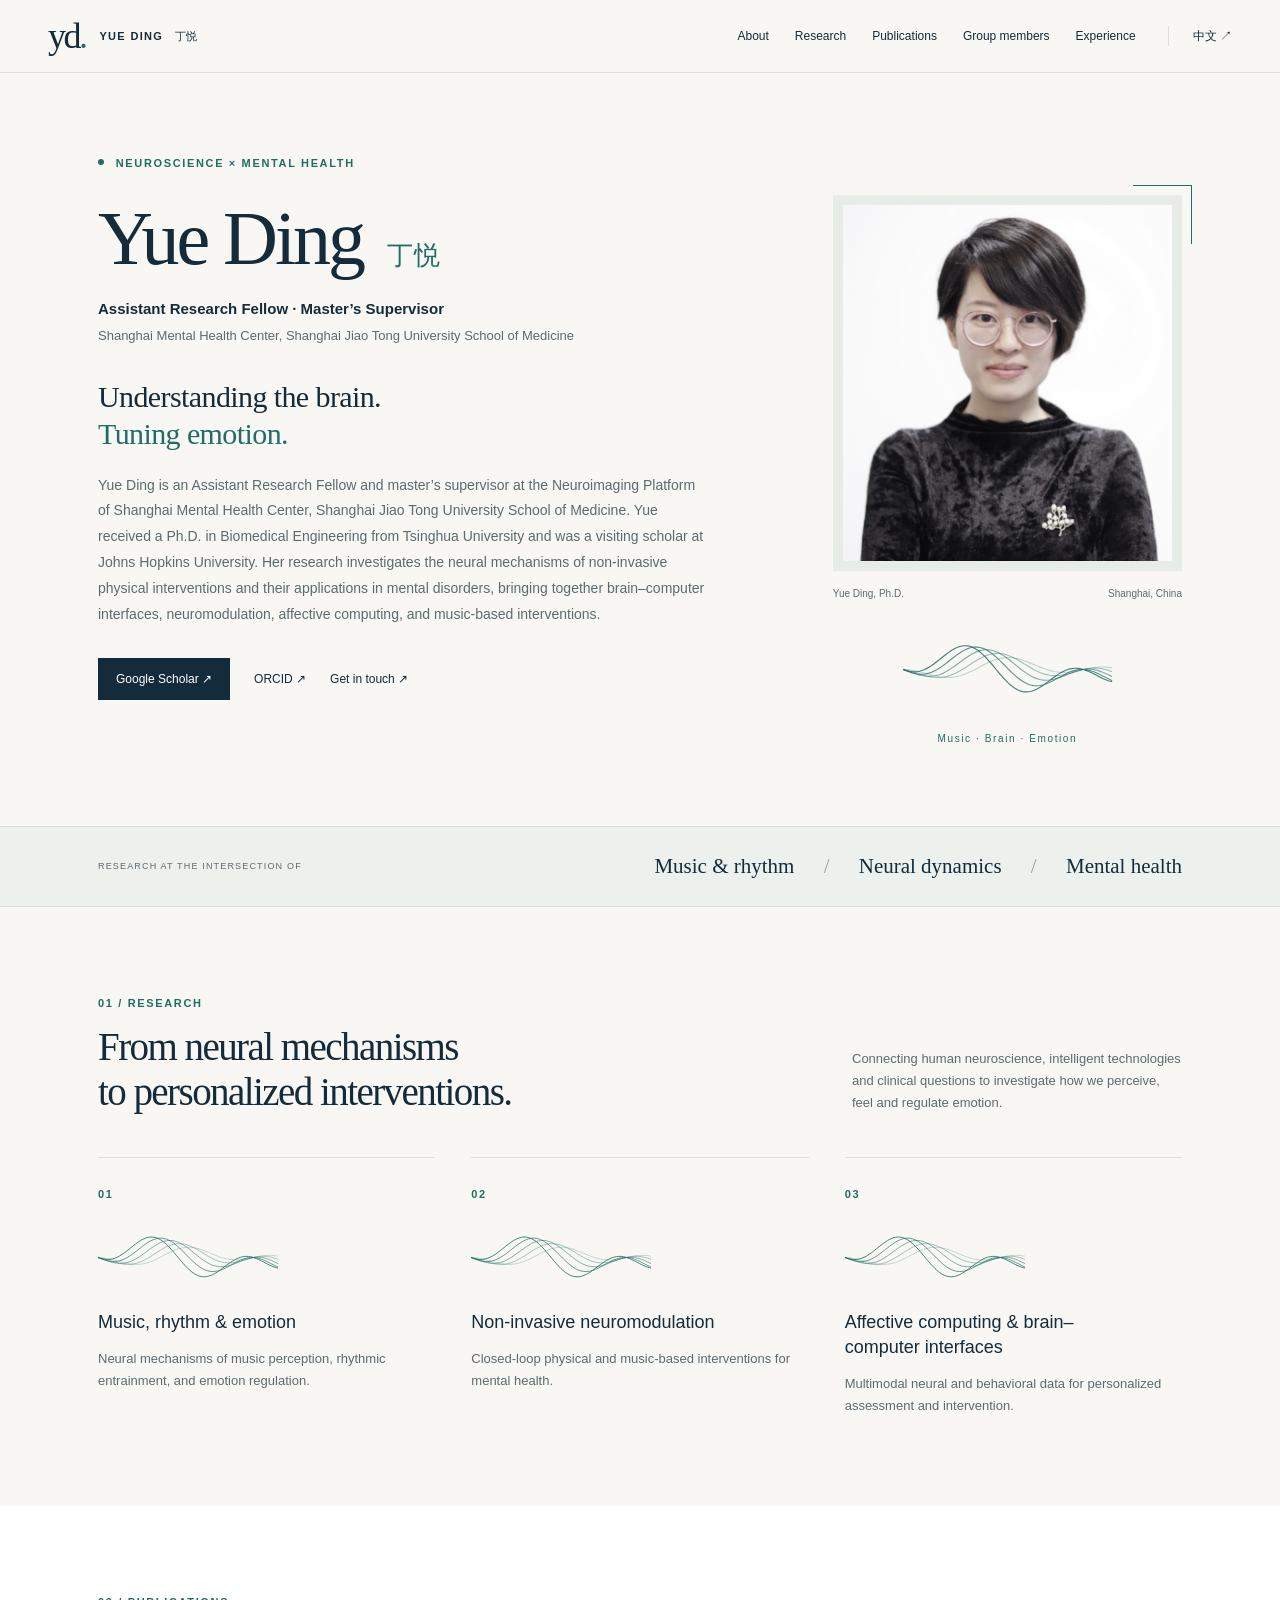
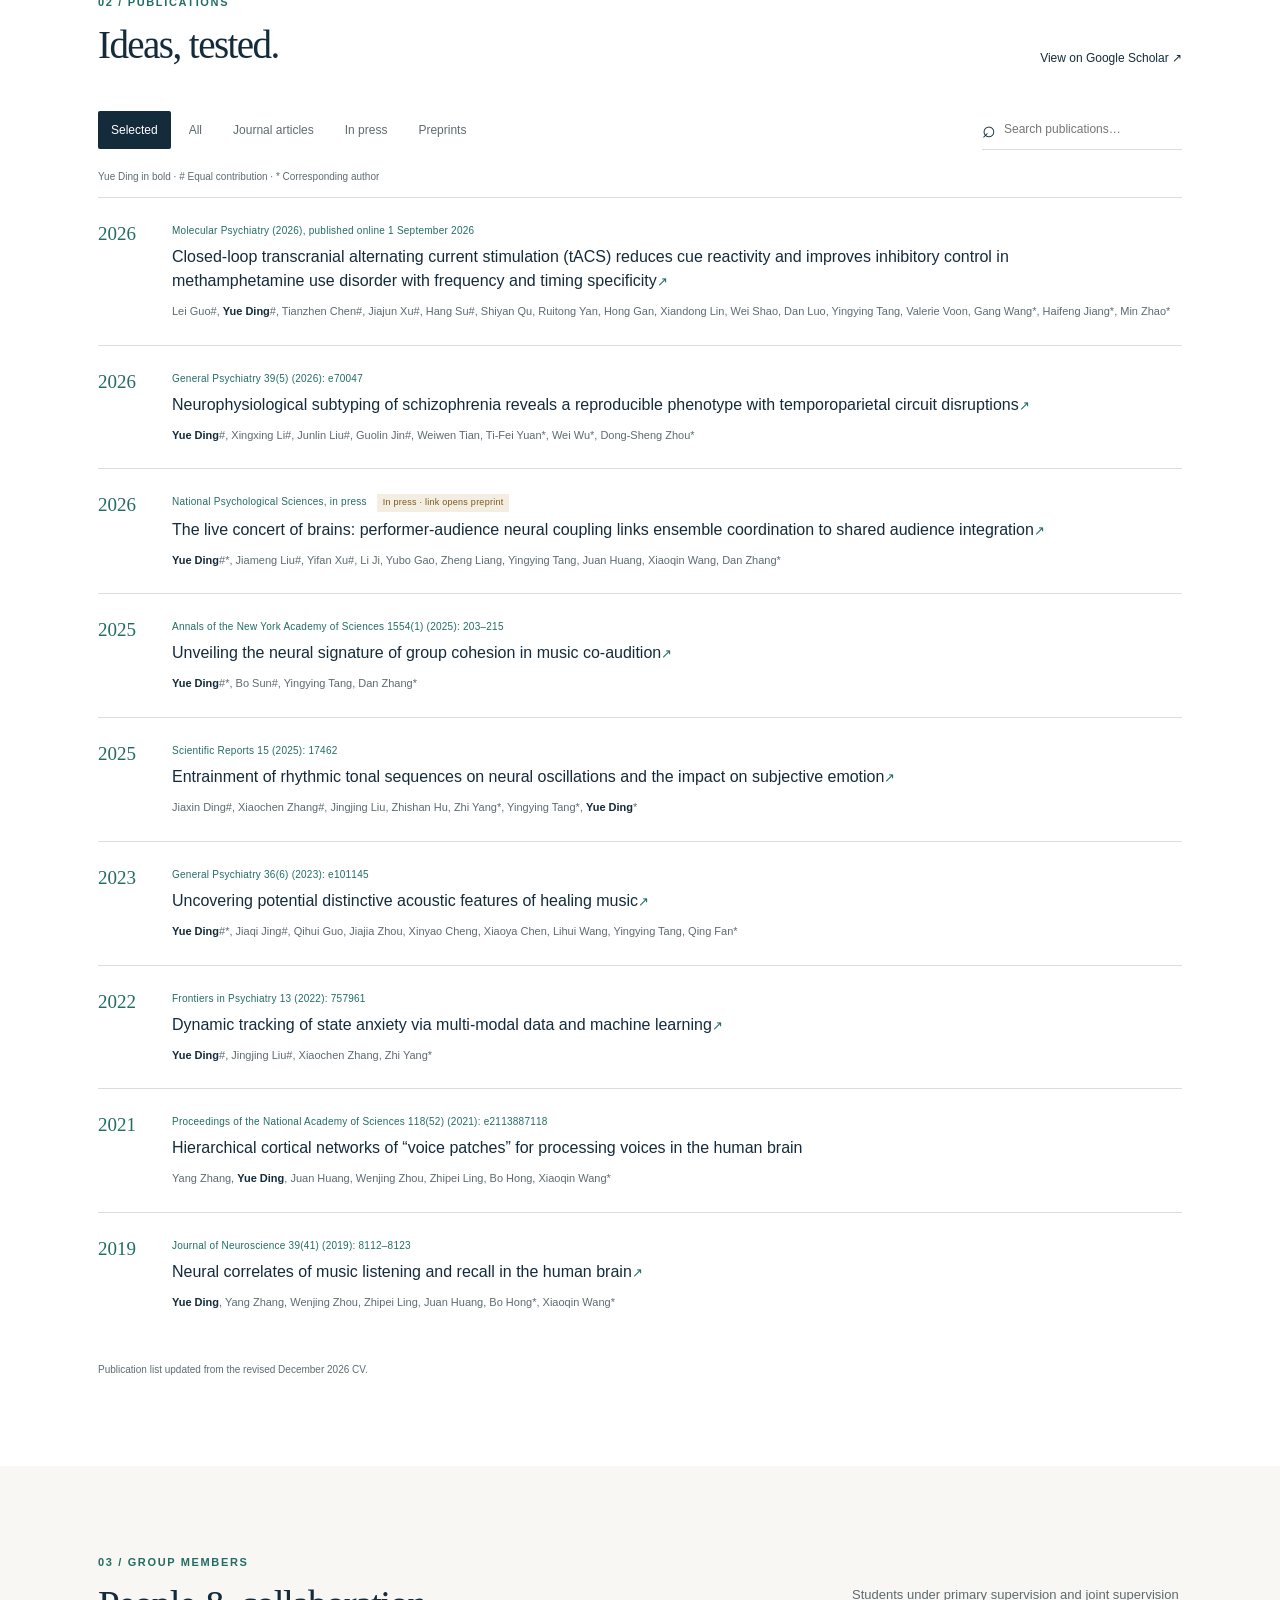
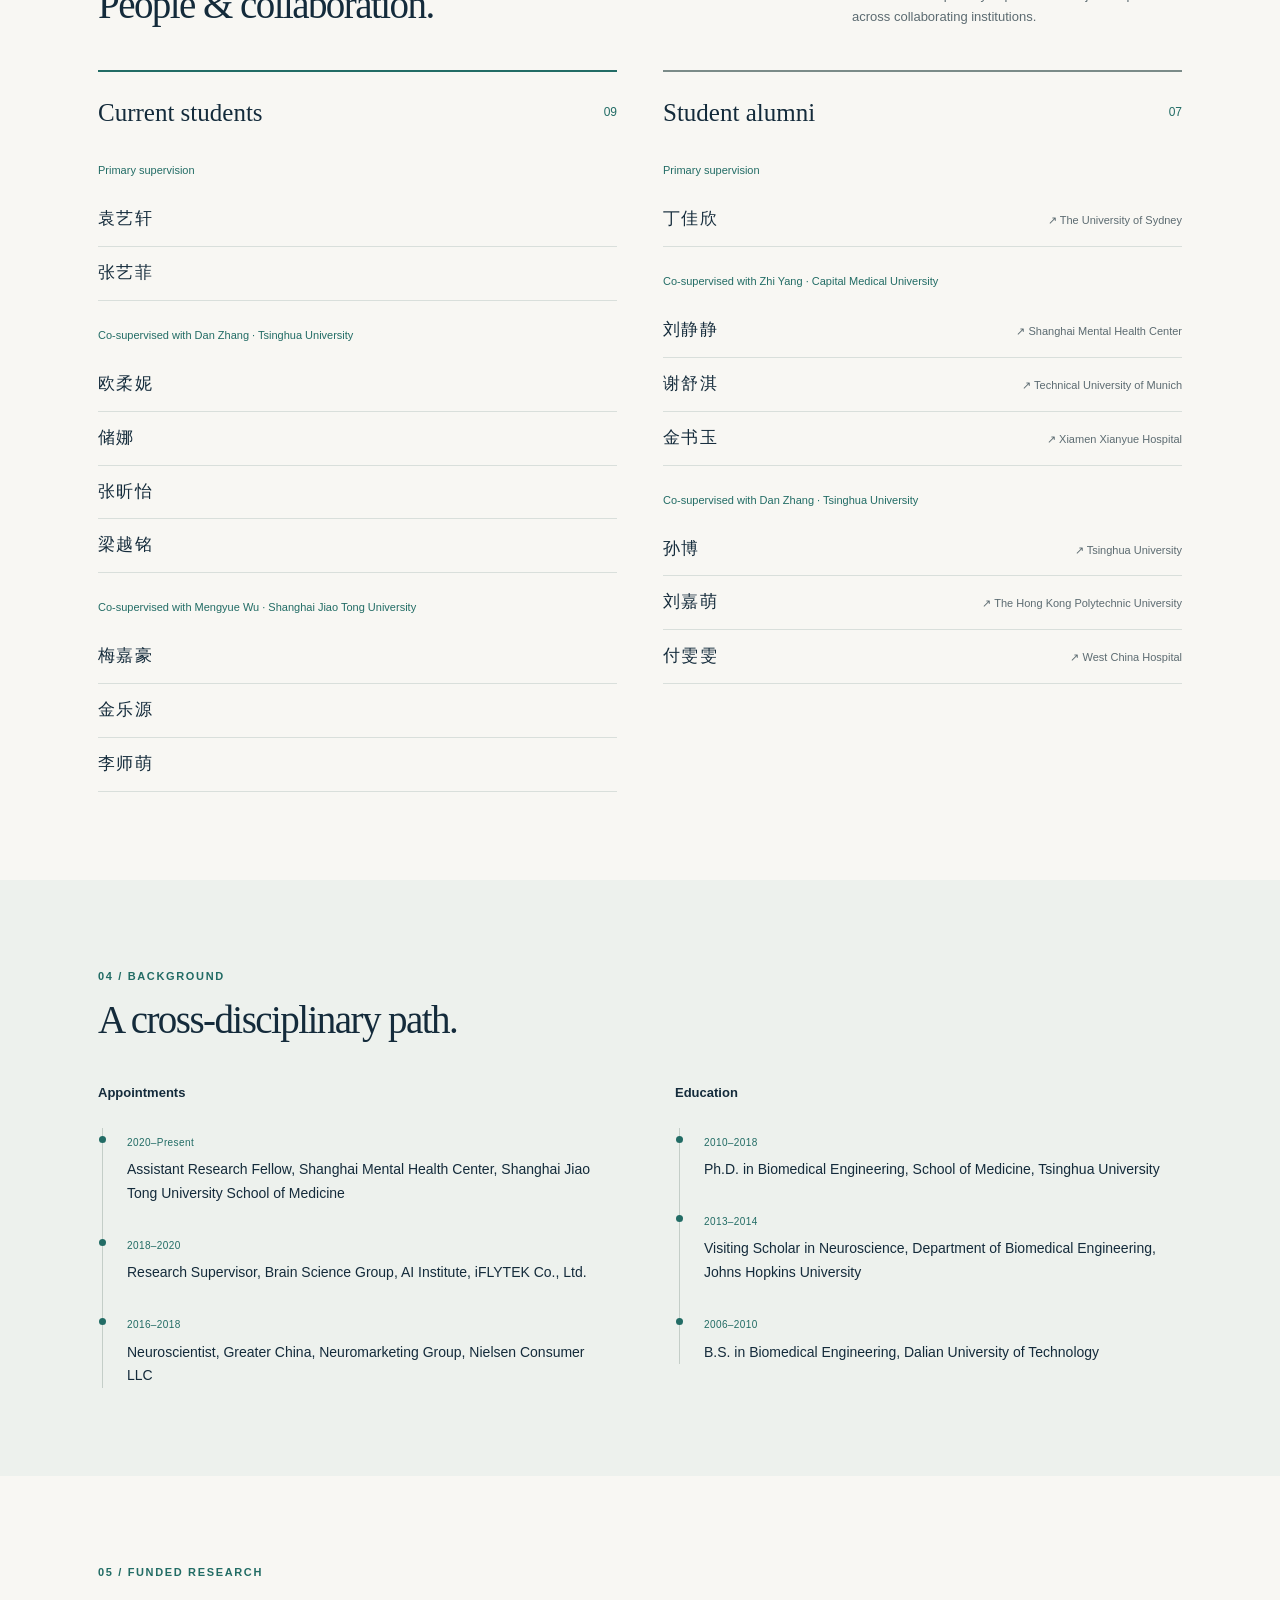
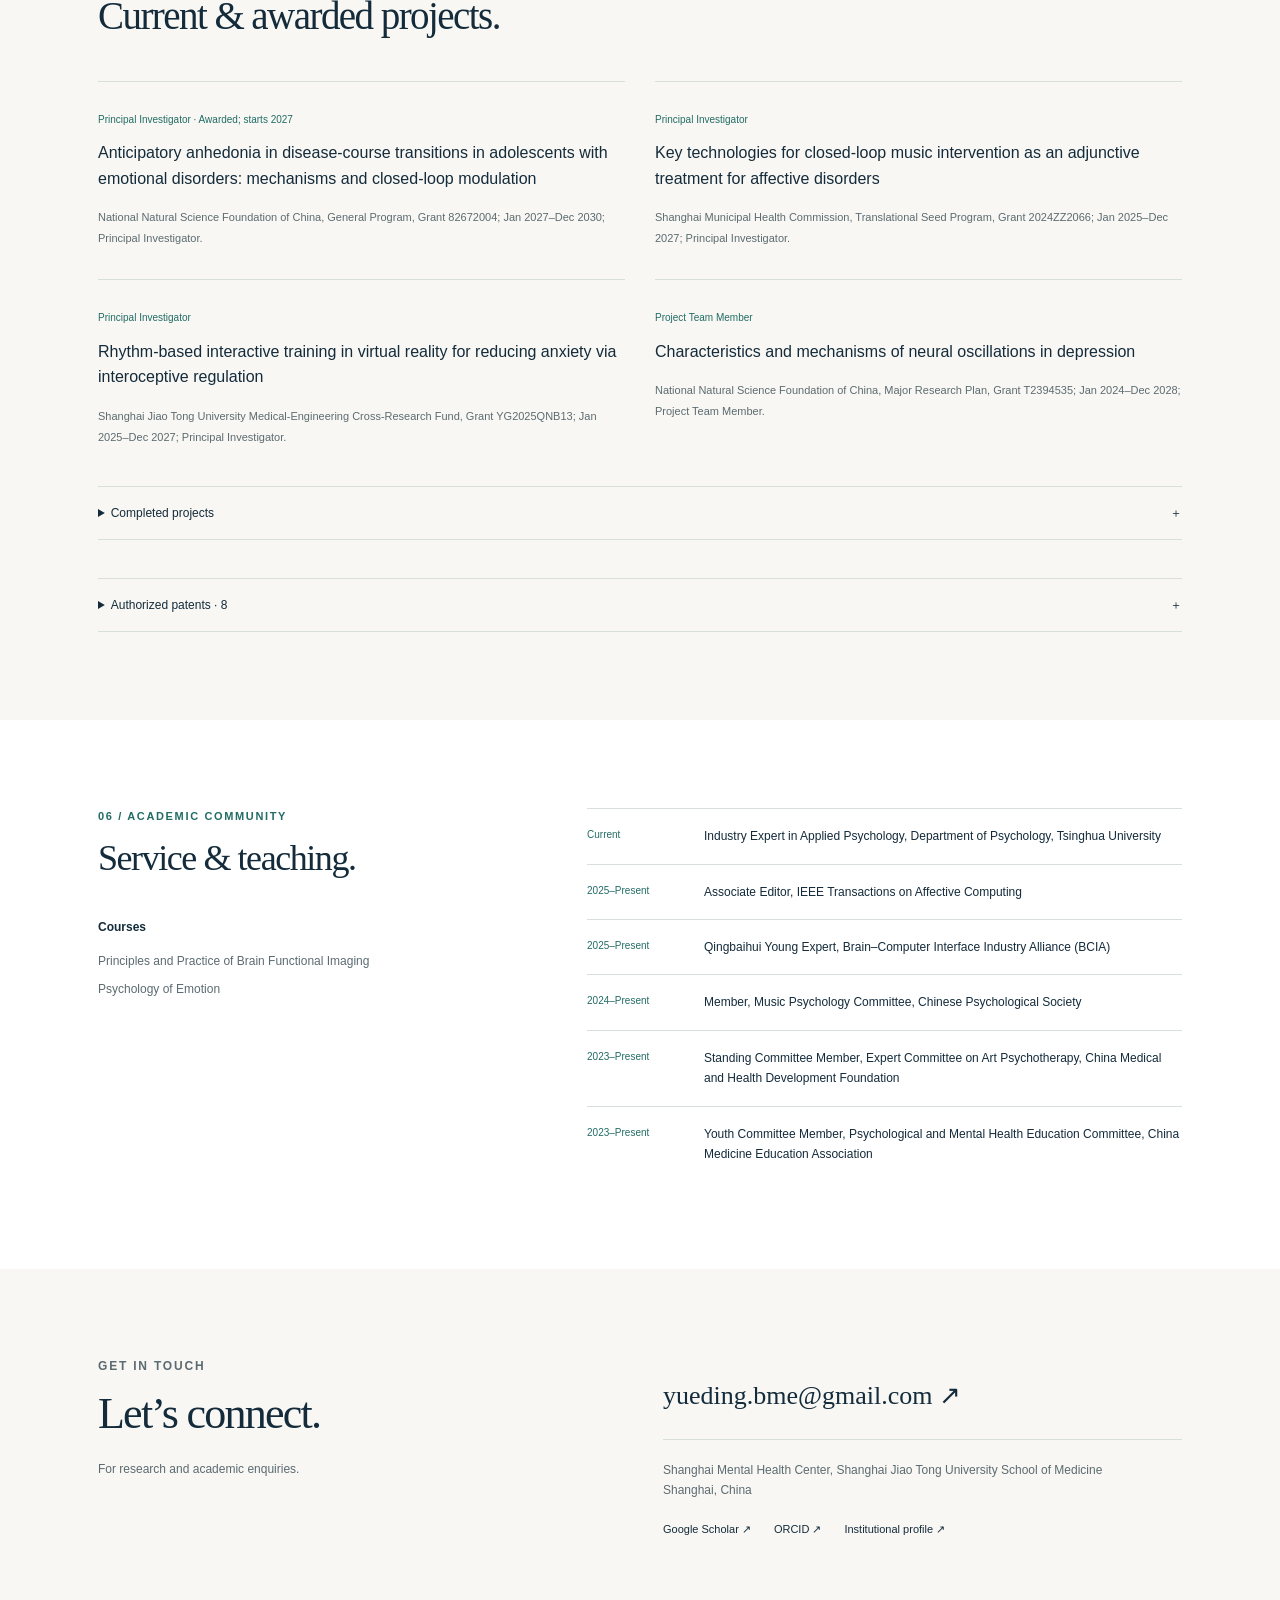
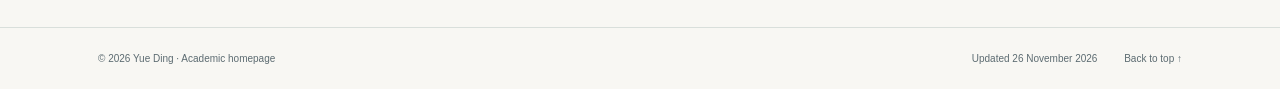
==== commit c27afa54: "Update academic profile from revised December 2026 CV" ====
--- a/index.html
+++ b/index.html
@@ -9,10 +9,10 @@
 <main id="main"><section class="hero wrap" id="about"><div class="hero-copy"><p class="eyebrow"><span class="small-dot"></span> NEUROSCIENCE × MENTAL HEALTH</p><h1>Yue Ding<span class="name-cn" lang="zh-CN">丁悦</span></h1><p class="role">Assistant Research Fellow · Master’s Supervisor</p><p class="affiliation">Shanghai Mental Health Center, Shanghai Jiao Tong University School of Medicine</p><p class="hero-statement">Understanding the brain.<br><em>Tuning emotion.</em></p><p class="intro">Yue Ding is an Assistant Research Fellow and master’s supervisor at the Neuroimaging Platform of Shanghai Mental Health Center, Shanghai Jiao Tong University School of Medicine. Yue received a Ph.D. in Biomedical Engineering from Tsinghua University and was a visiting scholar at Johns Hopkins University. Her research investigates the neural mechanisms of non-invasive physical interventions and their applications in mental disorders, bringing together brain–computer interfaces, neuromodulation, affective computing, and music-based interventions.</p><div class="hero-links"><a class="button primary" href="https://scholar.google.com.hk/citations?user=dxGB4PkAAAAJ&amp;hl=zh-CN" target="_blank" rel="noopener noreferrer">Google Scholar<span aria-hidden="true"> ↗</span></a><a class="text-link" href="https://orcid.org/0000-0003-3662-8265" target="_blank" rel="noopener noreferrer">ORCID<span aria-hidden="true"> ↗</span></a><a class="text-link" href="#contact">Get in touch <span aria-hidden="true">↗</span></a></div></div><div class="portrait-column"><div class="portrait-frame"><img src="assets/portrait.png" alt="Portrait of Yue Ding" width="410" height="389" fetchpriority="high"></div><div class="portrait-caption"><span>Yue Ding, Ph.D.</span><span>Shanghai, China</span></div><div class="hero-wave"><svg viewBox="0 0 220 100" fill="none" stroke="currentColor" stroke-width="1.2" aria-hidden="true"><polyline points="0,50.0 2,50.03577720771514 4,50.14253424051206 6,50.31855533229557 8,50.561007447156705 10,50.86597976100986 12,51.22853818170181 14,51.642794165685345 16,52.1019868947259 18,52.59857769417406 20,53.1243554075545 22,53.67055129285339 24,54.2279618759554 26,54.78707808794984 28,55.3382189269672 30,55.87166782298942 32,56.377809846544864 34,56.847267889861804 36,57.27103596208208 38,57.64060777835515 40,57.94809888552672 42,58.18636065385694 44,58.349084573577755 46,58.430895425650796 48,58.427432046048516 50,58.335414570226675 52,58.1526972269199 54,57.87830594550742 56,57.512460246322874 58,57.05657909564478 60,56.513270623830536 62,55.886305823213476 64,55.1805765590172 66,54.402038438724105 68,53.55763929019261 70,52.65523419357846 72,51.703488194143965 74,50.711767989871014 76,49.69002403717041 78,48.648664647881006 80,47.598423759416846 82,46.550224145878595 84,45.51503790003288 86,44.50374605343779 88,43.526999214148326 90,42.59508108820619 92,41.71777671268141 94,40.90424716490785 96,40.16291242559328 98,39.50134396386286 100,38.92616848149377 102,38.44298410338748 104,38.05629013373513 106,37.76943131462697 108,37.584557328509156 110,37.50259808054215 112,37.5232550843414 114,37.645009057656715 116,37.86514361620633 118,38.179784737076425 120,38.58395545075884 122,39.07164501590026 124,39.63589163594634 126,40.26887759471972 128,40.96203552103323 130,41.70616434296559 132,42.491553362437344 134,43.30811277197447 136,44.14550884950701 138,44.9933020048797 140,45.84108581429167 142,46.67862516663453 144,47.4959916588281 146,48.283694415577536 148,49.032804571975625 150,49.7350717441923 152,50.38303092295338 154,50.97009835512789 156,51.49065512874712 158,51.94011734413771 160,52.314991936295804 162,52.61291740869039 164,52.83268894371803 166,52.97426756726075 168,53.03877326135107 170,53.02846213688876 172,52.9466879947323 174,52.79784881537391 176,52.58731892193102 178,52.32136775558007 180,52.00706638418749 182,51.65218303129973 184,51.26506906158456 186,50.854536988254104 188,50.42973217619319 190,50.0 192,49.574750277761964 194,49.16332083830449 196,48.77484209136377 198,48.418104456488585 200,48.10143046765538 202,47.83255330711078 204,47.618503434696386 206,47.46550486904336 208,47.378882546036685 210,47.36298202961531 212,47.421102682329135 214,47.555445220389025 216,47.76707438269372 218,48.055897238142165 220,48.42065744322146" opacity="0.25"/><polyline points="0,50.0 2,50.332656952637926 4,50.738025287404525 6,51.20786554482622 8,51.73287760056223 10,52.30283396528468 12,52.906726092114944 14,53.532921691529 16,54.16933090356331 18,54.80357905622688 20,55.42318364889116 22,56.015733141312865 24,56.569065103631544 26,57.071441290521285 28,57.51171724355798 30,57.87950409924072 32,58.16532038498484 34,58.36073172036866 36,58.45847650413965 38,58.45257585676083 40,58.33842630104494 42,58.11287389680168 44,57.774268796256216 46,57.322499451888895 48,56.759005983713095 50,56.08677249512315 52,55.310298411488574 54,54.43554919978675 56,53.46988710690779 58,52.42198282505093 60,51.30170925119562 62,50.120018750472774 64,48.88880555709328 66,47.62075514828134 68,46.32918260367815 70,45.02786211252669 72,43.73084991159322 74,42.45230302658985 76,41.20629624761672 78,40.00663979405855 80,38.866700116109605 82,37.79922623877018 84,36.816183980315614 86,35.928600271880946 88,35.14641966935295 90,34.47837498504758 92,33.93187377688669 94,33.51290221953833 96,33.22594764813237 98,33.073940813869996 100,33.05821862550816 102,33.178507874906806 104,33.43293016230574 106,33.81802795157027 108,34.32881140116846 110,34.9588253369655 112,35.70023546182259 114,36.54393263813519 116,37.4796538363378 118,38.496118118325086 120,39.581175822723345 122,40.721968941720114 124,41.90510052911933 126,43.11681085846229 128,44.3431579600713 130,45.570200107948594 132,46.78417780237839 134,47.97169280217089 136,49.119881801640354 138,50.216582421066256 140,51.2504892845462 142,52.2112980943853 144,53.08983577464746 146,53.87817494600279 148,54.56973120697542 150,55.15934193024346 152,55.64332553360294 154,56.01952045018355 156,56.287303297906554 158,56.447586030276085 160,56.502792135574055 162,56.45681223552855 164,56.3149397137005 166,56.083787274403974 168,55.77118559128024 170,55.38606544718643 172,54.938324990554804 174,54.43868393480249 176,53.898526703997995 178,53.32973667743021 180,52.74452380595471 182,52.15524796238544 184,51.574240445548 186,51.0136260821374 188,50.48514836189981 190,50.0 192,49.56866124631133 194,49.20074815577666 196,48.904872898368424 198,48.68851802336137 200,48.557926402841126 202,48.5180083661782 204,48.57226730348584 206,48.72274476501982 208,48.969985818467244 210,49.3130251507004 212,49.74939411857079 214,50.2751486685068 216,50.88491776091452 218,51.57197165650871 220,52.32830915149771" opacity="0.4"/><polyline points="0,50.0 2,50.64286044915858 4,51.324208588200676 6,52.029461784427774 8,52.743608213964 10,53.451423844873865 12,54.13769252436066 14,54.78742615585333 16,55.38608195007654 18,55.91977377339458 20,56.37547469629557 22,56.741207963761084 24,57.006223765840325 26,57.16115937889795 28,57.198180473130314 30,57.111101636999116 32,56.895484450761806 34,56.548711745473796 36,56.070037006580506 38,55.46060821813845 40,54.723465790242386 42,53.8635145636987 44,52.88747023761508 46,51.80378091261118 48,50.62252478009738 50,49.355285311942595 52,48.01500561047428 54,46.61582386198264 56,45.17289209390235 58,43.70218066313551 60,42.22027109748118 62,40.74414007121263 64,39.29093741733689 66,37.87776116133527 68,36.52143260309889 70,35.238274474770776 72,34.04389516226648 74,32.95298189790552 76,31.97910571192899 78,31.13454077331918 80,30.43010055740126 82,29.87499305180001 84,29.476696956500593 86,29.240860551478626 88,29.171224600436823 90,29.2695703357361 92,29.53569323201097 94,29.96740292877652 96,30.560549310262054 98,31.309074398504386 100,32.20508936816432 102,33.23897565329282 104,34.399508791941514 106,35.67400334847119 108,37.04847696979975 110,38.50783137448125 112,40.03604784589942 114,41.61639460607049 116,43.23164328721041 118,44.864291596486794 120,46.49678918688946 122,48.111763705025986 124,49.69224398545037 126,51.22187740087583 128,52.68513845776463 130,54.06752584624318 132,55.355745310440945 134,56.53787589806461 136,57.60351737368694 138,58.54391683579739 140,59.35207285966443 142,60.02281579268367 144,60.552863152005884 146,60.94084941147919 148,61.18732981173736 150,61.29475817892654 152,61.26743908932478 154,61.11145506421333 156,60.83456981710829 158,60.44610889928285 160,59.95681939502529 162,59.378710601149834 164,58.724877882077124 166,58.00931211885449 168,57.24669736472203 170,56.45219947862101 172,55.64124862924057 174,54.829318644167586 176,54.03170622033727 178,53.26331301271711 180,52.53843357798694 182,51.87055206945064 184,51.27215045962296 186,50.75453090950263 188,50.32765471060511 190,50.0 192,49.778440192939 194,49.66814479563518 196,49.672503956184194 198,49.79307778862868 200,50.02957116813539 202,50.37983434874509 204,50.83988940386348 206,51.40398213834527 208,52.064658774443686 210,52.812866376747834 212,53.63807565808034 214,54.52842450355383 216,55.470880267718044 218,56.45141864379419 220,57.45521667785808" opacity="0.55"/><polyline points="0,50.0 2,50.81568978279968 4,51.602574156333525 6,52.34316984902648 8,53.02068220961847 10,53.61924961466398 12,54.124175047998456 14,54.52214167520786 16,54.80140945336762 18,54.95199007371136 20,54.96579782896279 22,54.83677432383341 24,54.56098530223015 26,54.13668824322186 28,53.56436977465692 30,52.84675236313158 32,51.988770156230416 34,50.99751427194578 36,49.88214824525898 38,48.65379474740855 40,47.325395083889624 42,45.91154334743199 44,44.42829744707773 46,42.89296954935195 48,41.323898748123064 50,39.74020902228179 52,38.161555741541925 54,36.60786413775291 56,35.0990632699837 58,33.65481907478255 60,32.29427010757922 62,31.03576954697054 64,29.896636951076623 66,28.89292312538388 68,28.039191286253523 70,27.348317485936366 72,26.83131300644661 74,26.497171134500455 76,26.352740401910367 78,26.40262601977304 80,26.64912085531229 82,27.092166902467756 84,27.72934778663539 86,28.555912425918162 88,29.56482955148996 90,30.74687237388644 92,32.09073227583858 94,33.58316002114914 96,35.20913259836853 98,36.95204347266989 100,38.79391370402097 102,40.71562110876833 104,42.69714439888638 106,44.717819031682154 108,46.75660134541188 110,48.79233744518243 112,50.804033240180715 114,52.77112201855202 116,54.67372598033147 118,56.49290823125645 120,58.21091186993727 122,59.81138297598045 124,61.27957452487314 126,62.60252851379478 128,63.76923387752532 130,64.77075810127495 132,65.60035079313457 134,66.25351785812293 136,66.72806531335118 138,67.02411219426163 140,67.14407241966855 142,67.09260590278322 144,66.87653961086778 146,66.50475968201094 148,65.98807609826424 150,65.33906178473158 152,64.571868349161 154,63.70202099147664 156,62.74619539325508 158,61.72197963959752 160,60.647624426901565 162,59.541784966975456 164,58.42325810864366 166,57.31071826097191 168,56.22245571664418 170,55.17612093966247 172,54.18847829888393 174,53.275172599081 176,52.450511585971476 178,51.72726738339434 180,51.116499562461996 182,50.62740224760251 184,50.26717733691448 186,50.040935558628256 188,49.9516267065207 190,50.0 192,50.18459510464318 194,50.50176393178513 196,50.945722916976734 198,51.508635062424034 200,52.18072062350861 202,52.950394929659076 204,53.80443146047552 206,54.72814795410799 208,55.7056130111162 210,56.719870377642486 212,57.75317785049976 214,58.78725754698179 216,59.803554126551326 218,60.78349744216638 220,61.70876603734894" opacity="0.7"/><polyline points="0,50.0 2,50.72555799008822 4,51.3409933359748 6,51.83186454984027 8,52.18568482887874 10,52.392105815002274 12,52.4430716959436 14,52.332941526633974 16,52.058578081747754 18,51.61940200526663 20,51.01741049466004 22,50.25716023941596 24,49.34571481965537 26,48.29255725384301 28,47.10946885861771 30,45.810376042088905 32,44.411167088369936 34,42.92948139973356 36,41.38447403804165 38,39.79655874393547 40,38.18713290611006 42,36.578288199851684 44,34.99251081054467 46,33.45237530138664 48,31.980236273139337 50,30.597921996181455 52,29.326434170974082 54,28.185657892619165 56,27.19408575956871 58,26.368559877557566 60,25.724035270035724 62,25.27336791900764 64,25.02713032912933 66,24.99345713764307 68,25.177922888251207 70,25.583453653812672 72,26.21027373664702 74,27.05588820241896 76,28.11510152044488 78,29.380072096347373 80,30.840401998868927 82,32.48326070788916 84,34.29354125169479 86,36.254046664534656 88,38.345704286365475 90,40.547805050991826 92,42.838264571609024 94,45.19390253862823 96,47.59073669758238 98,50.004287478217655 100,52.40988920223025 102,54.78300370845548 104,57.099532201854224 106,59.336121156807536 108,61.47045818569986 110,63.48155391945275 112,65.35000613572845 114,67.0582426104005 116,68.59073945533831 118,69.934212036686 120,71.07777593815422 122,72.01307583837504 124,72.73438060462149 126,73.23864336130552 128,73.52552576446891 130,73.59738619657587 132,73.45923208276824 134,73.1186370137705 136,72.58562383528243 138,71.87251532255515 140,70.99375449570331 142,69.96569704025683 144,68.80637867296703 146,67.5352606298794 148,66.1729567476128 150,64.74094585566729 152,63.26127339408846 154,61.756246314287615 156,60.24812540932102 158,58.75881925227428 160,57.309583897150006 162,55.92073241615037 164,54.6113582115791 166,53.39907585160165 168,52.29978293936074 170,51.32744623770102 172,50.49391494090318 174,49.80876361484896 176,49.27916692295006 178,48.90980782244899 180,48.702820460202204 182,48.65776852495796 184,48.77165933083691 186,49.0389934207473 188,49.4518489954026 190,50.0 192,50.671066242880485 194,51.450693484824846 196,52.32276102994737 198,53.26961397495335 200,54.27231693789649 202,55.31092579505595 204,56.36477370911414 206,57.41276753677937 208,58.433690562009104 210,59.40650741397263 212,60.31066699802904 214,61.12639929370852 216,61.83500195562594 218,62.419112790321506 220,62.862964372358114" opacity="0.85"/></svg><span>Music · Brain · Emotion</span></div></div></section>
 <div class="research-strip"><div class="wrap"><span>RESEARCH AT THE INTERSECTION OF</span><p>Music & rhythm<i> / </i>Neural dynamics<i> / </i>Mental health</p></div></div>
 <section id="research" class="section wrap"><div class="section-heading"><div><p class="eyebrow">01 / RESEARCH</p><h2>From neural mechanisms<br>to personalized interventions.</h2></div><p>Connecting human neuroscience, intelligent technologies and clinical questions to investigate how we perceive, feel and regulate emotion.</p></div><div class="themes"><article class="theme"><span class="eyebrow">01</span><svg viewBox="0 0 220 100" fill="none" stroke="currentColor" stroke-width="1.2" aria-hidden="true"><polyline points="0,50.0 2,50.03577720771514 4,50.14253424051206 6,50.31855533229557 8,50.561007447156705 10,50.86597976100986 12,51.22853818170181 14,51.642794165685345 16,52.1019868947259 18,52.59857769417406 20,53.1243554075545 22,53.67055129285339 24,54.2279618759554 26,54.78707808794984 28,55.3382189269672 30,55.87166782298942 32,56.377809846544864 34,56.847267889861804 36,57.27103596208208 38,57.64060777835515 40,57.94809888552672 42,58.18636065385694 44,58.349084573577755 46,58.430895425650796 48,58.427432046048516 50,58.335414570226675 52,58.1526972269199 54,57.87830594550742 56,57.512460246322874 58,57.05657909564478 60,56.513270623830536 62,55.886305823213476 64,55.1805765590172 66,54.402038438724105 68,53.55763929019261 70,52.65523419357846 72,51.703488194143965 74,50.711767989871014 76,49.69002403717041 78,48.648664647881006 80,47.598423759416846 82,46.550224145878595 84,45.51503790003288 86,44.50374605343779 88,43.526999214148326 90,42.59508108820619 92,41.71777671268141 94,40.90424716490785 96,40.16291242559328 98,39.50134396386286 100,38.92616848149377 102,38.44298410338748 104,38.05629013373513 106,37.76943131462697 108,37.584557328509156 110,37.50259808054215 112,37.5232550843414 114,37.645009057656715 116,37.86514361620633 118,38.179784737076425 120,38.58395545075884 122,39.07164501590026 124,39.63589163594634 126,40.26887759471972 128,40.96203552103323 130,41.70616434296559 132,42.491553362437344 134,43.30811277197447 136,44.14550884950701 138,44.9933020048797 140,45.84108581429167 142,46.67862516663453 144,47.4959916588281 146,48.283694415577536 148,49.032804571975625 150,49.7350717441923 152,50.38303092295338 154,50.97009835512789 156,51.49065512874712 158,51.94011734413771 160,52.314991936295804 162,52.61291740869039 164,52.83268894371803 166,52.97426756726075 168,53.03877326135107 170,53.02846213688876 172,52.9466879947323 174,52.79784881537391 176,52.58731892193102 178,52.32136775558007 180,52.00706638418749 182,51.65218303129973 184,51.26506906158456 186,50.854536988254104 188,50.42973217619319 190,50.0 192,49.574750277761964 194,49.16332083830449 196,48.77484209136377 198,48.418104456488585 200,48.10143046765538 202,47.83255330711078 204,47.618503434696386 206,47.46550486904336 208,47.378882546036685 210,47.36298202961531 212,47.421102682329135 214,47.555445220389025 216,47.76707438269372 218,48.055897238142165 220,48.42065744322146" opacity="0.25"/><polyline points="0,50.0 2,50.332656952637926 4,50.738025287404525 6,51.20786554482622 8,51.73287760056223 10,52.30283396528468 12,52.906726092114944 14,53.532921691529 16,54.16933090356331 18,54.80357905622688 20,55.42318364889116 22,56.015733141312865 24,56.569065103631544 26,57.071441290521285 28,57.51171724355798 30,57.87950409924072 32,58.16532038498484 34,58.36073172036866 36,58.45847650413965 38,58.45257585676083 40,58.33842630104494 42,58.11287389680168 44,57.774268796256216 46,57.322499451888895 48,56.759005983713095 50,56.08677249512315 52,55.310298411488574 54,54.43554919978675 56,53.46988710690779 58,52.42198282505093 60,51.30170925119562 62,50.120018750472774 64,48.88880555709328 66,47.62075514828134 68,46.32918260367815 70,45.02786211252669 72,43.73084991159322 74,42.45230302658985 76,41.20629624761672 78,40.00663979405855 80,38.866700116109605 82,37.79922623877018 84,36.816183980315614 86,35.928600271880946 88,35.14641966935295 90,34.47837498504758 92,33.93187377688669 94,33.51290221953833 96,33.22594764813237 98,33.073940813869996 100,33.05821862550816 102,33.178507874906806 104,33.43293016230574 106,33.81802795157027 108,34.32881140116846 110,34.9588253369655 112,35.70023546182259 114,36.54393263813519 116,37.4796538363378 118,38.496118118325086 120,39.581175822723345 122,40.721968941720114 124,41.90510052911933 126,43.11681085846229 128,44.3431579600713 130,45.570200107948594 132,46.78417780237839 134,47.97169280217089 136,49.119881801640354 138,50.216582421066256 140,51.2504892845462 142,52.2112980943853 144,53.08983577464746 146,53.87817494600279 148,54.56973120697542 150,55.15934193024346 152,55.64332553360294 154,56.01952045018355 156,56.287303297906554 158,56.447586030276085 160,56.502792135574055 162,56.45681223552855 164,56.3149397137005 166,56.083787274403974 168,55.77118559128024 170,55.38606544718643 172,54.938324990554804 174,54.43868393480249 176,53.898526703997995 178,53.32973667743021 180,52.74452380595471 182,52.15524796238544 184,51.574240445548 186,51.0136260821374 188,50.48514836189981 190,50.0 192,49.56866124631133 194,49.20074815577666 196,48.904872898368424 198,48.68851802336137 200,48.557926402841126 202,48.5180083661782 204,48.57226730348584 206,48.72274476501982 208,48.969985818467244 210,49.3130251507004 212,49.74939411857079 214,50.2751486685068 216,50.88491776091452 218,51.57197165650871 220,52.32830915149771" opacity="0.4"/><polyline points="0,50.0 2,50.64286044915858 4,51.324208588200676 6,52.029461784427774 8,52.743608213964 10,53.451423844873865 12,54.13769252436066 14,54.78742615585333 16,55.38608195007654 18,55.91977377339458 20,56.37547469629557 22,56.741207963761084 24,57.006223765840325 26,57.16115937889795 28,57.198180473130314 30,57.111101636999116 32,56.895484450761806 34,56.548711745473796 36,56.070037006580506 38,55.46060821813845 40,54.723465790242386 42,53.8635145636987 44,52.88747023761508 46,51.80378091261118 48,50.62252478009738 50,49.355285311942595 52,48.01500561047428 54,46.61582386198264 56,45.17289209390235 58,43.70218066313551 60,42.22027109748118 62,40.74414007121263 64,39.29093741733689 66,37.87776116133527 68,36.52143260309889 70,35.238274474770776 72,34.04389516226648 74,32.95298189790552 76,31.97910571192899 78,31.13454077331918 80,30.43010055740126 82,29.87499305180001 84,29.476696956500593 86,29.240860551478626 88,29.171224600436823 90,29.2695703357361 92,29.53569323201097 94,29.96740292877652 96,30.560549310262054 98,31.309074398504386 100,32.20508936816432 102,33.23897565329282 104,34.399508791941514 106,35.67400334847119 108,37.04847696979975 110,38.50783137448125 112,40.03604784589942 114,41.61639460607049 116,43.23164328721041 118,44.864291596486794 120,46.49678918688946 122,48.111763705025986 124,49.69224398545037 126,51.22187740087583 128,52.68513845776463 130,54.06752584624318 132,55.355745310440945 134,56.53787589806461 136,57.60351737368694 138,58.54391683579739 140,59.35207285966443 142,60.02281579268367 144,60.552863152005884 146,60.94084941147919 148,61.18732981173736 150,61.29475817892654 152,61.26743908932478 154,61.11145506421333 156,60.83456981710829 158,60.44610889928285 160,59.95681939502529 162,59.378710601149834 164,58.724877882077124 166,58.00931211885449 168,57.24669736472203 170,56.45219947862101 172,55.64124862924057 174,54.829318644167586 176,54.03170622033727 178,53.26331301271711 180,52.53843357798694 182,51.87055206945064 184,51.27215045962296 186,50.75453090950263 188,50.32765471060511 190,50.0 192,49.778440192939 194,49.66814479563518 196,49.672503956184194 198,49.79307778862868 200,50.02957116813539 202,50.37983434874509 204,50.83988940386348 206,51.40398213834527 208,52.064658774443686 210,52.812866376747834 212,53.63807565808034 214,54.52842450355383 216,55.470880267718044 218,56.45141864379419 220,57.45521667785808" opacity="0.55"/><polyline points="0,50.0 2,50.81568978279968 4,51.602574156333525 6,52.34316984902648 8,53.02068220961847 10,53.61924961466398 12,54.124175047998456 14,54.52214167520786 16,54.80140945336762 18,54.95199007371136 20,54.96579782896279 22,54.83677432383341 24,54.56098530223015 26,54.13668824322186 28,53.56436977465692 30,52.84675236313158 32,51.988770156230416 34,50.99751427194578 36,49.88214824525898 38,48.65379474740855 40,47.325395083889624 42,45.91154334743199 44,44.42829744707773 46,42.89296954935195 48,41.323898748123064 50,39.74020902228179 52,38.161555741541925 54,36.60786413775291 56,35.0990632699837 58,33.65481907478255 60,32.29427010757922 62,31.03576954697054 64,29.896636951076623 66,28.89292312538388 68,28.039191286253523 70,27.348317485936366 72,26.83131300644661 74,26.497171134500455 76,26.352740401910367 78,26.40262601977304 80,26.64912085531229 82,27.092166902467756 84,27.72934778663539 86,28.555912425918162 88,29.56482955148996 90,30.74687237388644 92,32.09073227583858 94,33.58316002114914 96,35.20913259836853 98,36.95204347266989 100,38.79391370402097 102,40.71562110876833 104,42.69714439888638 106,44.717819031682154 108,46.75660134541188 110,48.79233744518243 112,50.804033240180715 114,52.77112201855202 116,54.67372598033147 118,56.49290823125645 120,58.21091186993727 122,59.81138297598045 124,61.27957452487314 126,62.60252851379478 128,63.76923387752532 130,64.77075810127495 132,65.60035079313457 134,66.25351785812293 136,66.72806531335118 138,67.02411219426163 140,67.14407241966855 142,67.09260590278322 144,66.87653961086778 146,66.50475968201094 148,65.98807609826424 150,65.33906178473158 152,64.571868349161 154,63.70202099147664 156,62.74619539325508 158,61.72197963959752 160,60.647624426901565 162,59.541784966975456 164,58.42325810864366 166,57.31071826097191 168,56.22245571664418 170,55.17612093966247 172,54.18847829888393 174,53.275172599081 176,52.450511585971476 178,51.72726738339434 180,51.116499562461996 182,50.62740224760251 184,50.26717733691448 186,50.040935558628256 188,49.9516267065207 190,50.0 192,50.18459510464318 194,50.50176393178513 196,50.945722916976734 198,51.508635062424034 200,52.18072062350861 202,52.950394929659076 204,53.80443146047552 206,54.72814795410799 208,55.7056130111162 210,56.719870377642486 212,57.75317785049976 214,58.78725754698179 216,59.803554126551326 218,60.78349744216638 220,61.70876603734894" opacity="0.7"/><polyline points="0,50.0 2,50.72555799008822 4,51.3409933359748 6,51.83186454984027 8,52.18568482887874 10,52.392105815002274 12,52.4430716959436 14,52.332941526633974 16,52.058578081747754 18,51.61940200526663 20,51.01741049466004 22,50.25716023941596 24,49.34571481965537 26,48.29255725384301 28,47.10946885861771 30,45.810376042088905 32,44.411167088369936 34,42.92948139973356 36,41.38447403804165 38,39.79655874393547 40,38.18713290611006 42,36.578288199851684 44,34.99251081054467 46,33.45237530138664 48,31.980236273139337 50,30.597921996181455 52,29.326434170974082 54,28.185657892619165 56,27.19408575956871 58,26.368559877557566 60,25.724035270035724 62,25.27336791900764 64,25.02713032912933 66,24.99345713764307 68,25.177922888251207 70,25.583453653812672 72,26.21027373664702 74,27.05588820241896 76,28.11510152044488 78,29.380072096347373 80,30.840401998868927 82,32.48326070788916 84,34.29354125169479 86,36.254046664534656 88,38.345704286365475 90,40.547805050991826 92,42.838264571609024 94,45.19390253862823 96,47.59073669758238 98,50.004287478217655 100,52.40988920223025 102,54.78300370845548 104,57.099532201854224 106,59.336121156807536 108,61.47045818569986 110,63.48155391945275 112,65.35000613572845 114,67.0582426104005 116,68.59073945533831 118,69.934212036686 120,71.07777593815422 122,72.01307583837504 124,72.73438060462149 126,73.23864336130552 128,73.52552576446891 130,73.59738619657587 132,73.45923208276824 134,73.1186370137705 136,72.58562383528243 138,71.87251532255515 140,70.99375449570331 142,69.96569704025683 144,68.80637867296703 146,67.5352606298794 148,66.1729567476128 150,64.74094585566729 152,63.26127339408846 154,61.756246314287615 156,60.24812540932102 158,58.75881925227428 160,57.309583897150006 162,55.92073241615037 164,54.6113582115791 166,53.39907585160165 168,52.29978293936074 170,51.32744623770102 172,50.49391494090318 174,49.80876361484896 176,49.27916692295006 178,48.90980782244899 180,48.702820460202204 182,48.65776852495796 184,48.77165933083691 186,49.0389934207473 188,49.4518489954026 190,50.0 192,50.671066242880485 194,51.450693484824846 196,52.32276102994737 198,53.26961397495335 200,54.27231693789649 202,55.31092579505595 204,56.36477370911414 206,57.41276753677937 208,58.433690562009104 210,59.40650741397263 212,60.31066699802904 214,61.12639929370852 216,61.83500195562594 218,62.419112790321506 220,62.862964372358114" opacity="0.85"/></svg><h3>Music, rhythm &amp; emotion</h3><p>Neural mechanisms of music perception, rhythmic entrainment, and emotion regulation.</p></article><article class="theme"><span class="eyebrow">02</span><svg viewBox="0 0 220 100" fill="none" stroke="currentColor" stroke-width="1.2" aria-hidden="true"><polyline points="0,50.0 2,50.03577720771514 4,50.14253424051206 6,50.31855533229557 8,50.561007447156705 10,50.86597976100986 12,51.22853818170181 14,51.642794165685345 16,52.1019868947259 18,52.59857769417406 20,53.1243554075545 22,53.67055129285339 24,54.2279618759554 26,54.78707808794984 28,55.3382189269672 30,55.87166782298942 32,56.377809846544864 34,56.847267889861804 36,57.27103596208208 38,57.64060777835515 40,57.94809888552672 42,58.18636065385694 44,58.349084573577755 46,58.430895425650796 48,58.427432046048516 50,58.335414570226675 52,58.1526972269199 54,57.87830594550742 56,57.512460246322874 58,57.05657909564478 60,56.513270623830536 62,55.886305823213476 64,55.1805765590172 66,54.402038438724105 68,53.55763929019261 70,52.65523419357846 72,51.703488194143965 74,50.711767989871014 76,49.69002403717041 78,48.648664647881006 80,47.598423759416846 82,46.550224145878595 84,45.51503790003288 86,44.50374605343779 88,43.526999214148326 90,42.59508108820619 92,41.71777671268141 94,40.90424716490785 96,40.16291242559328 98,39.50134396386286 100,38.92616848149377 102,38.44298410338748 104,38.05629013373513 106,37.76943131462697 108,37.584557328509156 110,37.50259808054215 112,37.5232550843414 114,37.645009057656715 116,37.86514361620633 118,38.179784737076425 120,38.58395545075884 122,39.07164501590026 124,39.63589163594634 126,40.26887759471972 128,40.96203552103323 130,41.70616434296559 132,42.491553362437344 134,43.30811277197447 136,44.14550884950701 138,44.9933020048797 140,45.84108581429167 142,46.67862516663453 144,47.4959916588281 146,48.283694415577536 148,49.032804571975625 150,49.7350717441923 152,50.38303092295338 154,50.97009835512789 156,51.49065512874712 158,51.94011734413771 160,52.314991936295804 162,52.61291740869039 164,52.83268894371803 166,52.97426756726075 168,53.03877326135107 170,53.02846213688876 172,52.9466879947323 174,52.79784881537391 176,52.58731892193102 178,52.32136775558007 180,52.00706638418749 182,51.65218303129973 184,51.26506906158456 186,50.854536988254104 188,50.42973217619319 190,50.0 192,49.574750277761964 194,49.16332083830449 196,48.77484209136377 198,48.418104456488585 200,48.10143046765538 202,47.83255330711078 204,47.618503434696386 206,47.46550486904336 208,47.378882546036685 210,47.36298202961531 212,47.421102682329135 214,47.555445220389025 216,47.76707438269372 218,48.055897238142165 220,48.42065744322146" opacity="0.25"/><polyline points="0,50.0 2,50.332656952637926 4,50.738025287404525 6,51.20786554482622 8,51.73287760056223 10,52.30283396528468 12,52.906726092114944 14,53.532921691529 16,54.16933090356331 18,54.80357905622688 20,55.42318364889116 22,56.015733141312865 24,56.569065103631544 26,57.071441290521285 28,57.51171724355798 30,57.87950409924072 32,58.16532038498484 34,58.36073172036866 36,58.45847650413965 38,58.45257585676083 40,58.33842630104494 42,58.11287389680168 44,57.774268796256216 46,57.322499451888895 48,56.759005983713095 50,56.08677249512315 52,55.310298411488574 54,54.43554919978675 56,53.46988710690779 58,52.42198282505093 60,51.30170925119562 62,50.120018750472774 64,48.88880555709328 66,47.62075514828134 68,46.32918260367815 70,45.02786211252669 72,43.73084991159322 74,42.45230302658985 76,41.20629624761672 78,40.00663979405855 80,38.866700116109605 82,37.79922623877018 84,36.816183980315614 86,35.928600271880946 88,35.14641966935295 90,34.47837498504758 92,33.93187377688669 94,33.51290221953833 96,33.22594764813237 98,33.073940813869996 100,33.05821862550816 102,33.178507874906806 104,33.43293016230574 106,33.81802795157027 108,34.32881140116846 110,34.9588253369655 112,35.70023546182259 114,36.54393263813519 116,37.4796538363378 118,38.496118118325086 120,39.581175822723345 122,40.721968941720114 124,41.90510052911933 126,43.11681085846229 128,44.3431579600713 130,45.570200107948594 132,46.78417780237839 134,47.97169280217089 136,49.119881801640354 138,50.216582421066256 140,51.2504892845462 142,52.2112980943853 144,53.08983577464746 146,53.87817494600279 148,54.56973120697542 150,55.15934193024346 152,55.64332553360294 154,56.01952045018355 156,56.287303297906554 158,56.447586030276085 160,56.502792135574055 162,56.45681223552855 164,56.3149397137005 166,56.083787274403974 168,55.77118559128024 170,55.38606544718643 172,54.938324990554804 174,54.43868393480249 176,53.898526703997995 178,53.32973667743021 180,52.74452380595471 182,52.15524796238544 184,51.574240445548 186,51.0136260821374 188,50.48514836189981 190,50.0 192,49.56866124631133 194,49.20074815577666 196,48.904872898368424 198,48.68851802336137 200,48.557926402841126 202,48.5180083661782 204,48.57226730348584 206,48.72274476501982 208,48.969985818467244 210,49.3130251507004 212,49.74939411857079 214,50.2751486685068 216,50.88491776091452 218,51.57197165650871 220,52.32830915149771" opacity="0.4"/><polyline points="0,50.0 2,50.64286044915858 4,51.324208588200676 6,52.029461784427774 8,52.743608213964 10,53.451423844873865 12,54.13769252436066 14,54.78742615585333 16,55.38608195007654 18,55.91977377339458 20,56.37547469629557 22,56.741207963761084 24,57.006223765840325 26,57.16115937889795 28,57.198180473130314 30,57.111101636999116 32,56.895484450761806 34,56.548711745473796 36,56.070037006580506 38,55.46060821813845 40,54.723465790242386 42,53.8635145636987 44,52.88747023761508 46,51.80378091261118 48,50.62252478009738 50,49.355285311942595 52,48.01500561047428 54,46.61582386198264 56,45.17289209390235 58,43.70218066313551 60,42.22027109748118 62,40.74414007121263 64,39.29093741733689 66,37.87776116133527 68,36.52143260309889 70,35.238274474770776 72,34.04389516226648 74,32.95298189790552 76,31.97910571192899 78,31.13454077331918 80,30.43010055740126 82,29.87499305180001 84,29.476696956500593 86,29.240860551478626 88,29.171224600436823 90,29.2695703357361 92,29.53569323201097 94,29.96740292877652 96,30.560549310262054 98,31.309074398504386 100,32.20508936816432 102,33.23897565329282 104,34.399508791941514 106,35.67400334847119 108,37.04847696979975 110,38.50783137448125 112,40.03604784589942 114,41.61639460607049 116,43.23164328721041 118,44.864291596486794 120,46.49678918688946 122,48.111763705025986 124,49.69224398545037 126,51.22187740087583 128,52.68513845776463 130,54.06752584624318 132,55.355745310440945 134,56.53787589806461 136,57.60351737368694 138,58.54391683579739 140,59.35207285966443 142,60.02281579268367 144,60.552863152005884 146,60.94084941147919 148,61.18732981173736 150,61.29475817892654 152,61.26743908932478 154,61.11145506421333 156,60.83456981710829 158,60.44610889928285 160,59.95681939502529 162,59.378710601149834 164,58.724877882077124 166,58.00931211885449 168,57.24669736472203 170,56.45219947862101 172,55.64124862924057 174,54.829318644167586 176,54.03170622033727 178,53.26331301271711 180,52.53843357798694 182,51.87055206945064 184,51.27215045962296 186,50.75453090950263 188,50.32765471060511 190,50.0 192,49.778440192939 194,49.66814479563518 196,49.672503956184194 198,49.79307778862868 200,50.02957116813539 202,50.37983434874509 204,50.83988940386348 206,51.40398213834527 208,52.064658774443686 210,52.812866376747834 212,53.63807565808034 214,54.52842450355383 216,55.470880267718044 218,56.45141864379419 220,57.45521667785808" opacity="0.55"/><polyline points="0,50.0 2,50.81568978279968 4,51.602574156333525 6,52.34316984902648 8,53.02068220961847 10,53.61924961466398 12,54.124175047998456 14,54.52214167520786 16,54.80140945336762 18,54.95199007371136 20,54.96579782896279 22,54.83677432383341 24,54.56098530223015 26,54.13668824322186 28,53.56436977465692 30,52.84675236313158 32,51.988770156230416 34,50.99751427194578 36,49.88214824525898 38,48.65379474740855 40,47.325395083889624 42,45.91154334743199 44,44.42829744707773 46,42.89296954935195 48,41.323898748123064 50,39.74020902228179 52,38.161555741541925 54,36.60786413775291 56,35.0990632699837 58,33.65481907478255 60,32.29427010757922 62,31.03576954697054 64,29.896636951076623 66,28.89292312538388 68,28.039191286253523 70,27.348317485936366 72,26.83131300644661 74,26.497171134500455 76,26.352740401910367 78,26.40262601977304 80,26.64912085531229 82,27.092166902467756 84,27.72934778663539 86,28.555912425918162 88,29.56482955148996 90,30.74687237388644 92,32.09073227583858 94,33.58316002114914 96,35.20913259836853 98,36.95204347266989 100,38.79391370402097 102,40.71562110876833 104,42.69714439888638 106,44.717819031682154 108,46.75660134541188 110,48.79233744518243 112,50.804033240180715 114,52.77112201855202 116,54.67372598033147 118,56.49290823125645 120,58.21091186993727 122,59.81138297598045 124,61.27957452487314 126,62.60252851379478 128,63.76923387752532 130,64.77075810127495 132,65.60035079313457 134,66.25351785812293 136,66.72806531335118 138,67.02411219426163 140,67.14407241966855 142,67.09260590278322 144,66.87653961086778 146,66.50475968201094 148,65.98807609826424 150,65.33906178473158 152,64.571868349161 154,63.70202099147664 156,62.74619539325508 158,61.72197963959752 160,60.647624426901565 162,59.541784966975456 164,58.42325810864366 166,57.31071826097191 168,56.22245571664418 170,55.17612093966247 172,54.18847829888393 174,53.275172599081 176,52.450511585971476 178,51.72726738339434 180,51.116499562461996 182,50.62740224760251 184,50.26717733691448 186,50.040935558628256 188,49.9516267065207 190,50.0 192,50.18459510464318 194,50.50176393178513 196,50.945722916976734 198,51.508635062424034 200,52.18072062350861 202,52.950394929659076 204,53.80443146047552 206,54.72814795410799 208,55.7056130111162 210,56.719870377642486 212,57.75317785049976 214,58.78725754698179 216,59.803554126551326 218,60.78349744216638 220,61.70876603734894" opacity="0.7"/><polyline points="0,50.0 2,50.72555799008822 4,51.3409933359748 6,51.83186454984027 8,52.18568482887874 10,52.392105815002274 12,52.4430716959436 14,52.332941526633974 16,52.058578081747754 18,51.61940200526663 20,51.01741049466004 22,50.25716023941596 24,49.34571481965537 26,48.29255725384301 28,47.10946885861771 30,45.810376042088905 32,44.411167088369936 34,42.92948139973356 36,41.38447403804165 38,39.79655874393547 40,38.18713290611006 42,36.578288199851684 44,34.99251081054467 46,33.45237530138664 48,31.980236273139337 50,30.597921996181455 52,29.326434170974082 54,28.185657892619165 56,27.19408575956871 58,26.368559877557566 60,25.724035270035724 62,25.27336791900764 64,25.02713032912933 66,24.99345713764307 68,25.177922888251207 70,25.583453653812672 72,26.21027373664702 74,27.05588820241896 76,28.11510152044488 78,29.380072096347373 80,30.840401998868927 82,32.48326070788916 84,34.29354125169479 86,36.254046664534656 88,38.345704286365475 90,40.547805050991826 92,42.838264571609024 94,45.19390253862823 96,47.59073669758238 98,50.004287478217655 100,52.40988920223025 102,54.78300370845548 104,57.099532201854224 106,59.336121156807536 108,61.47045818569986 110,63.48155391945275 112,65.35000613572845 114,67.0582426104005 116,68.59073945533831 118,69.934212036686 120,71.07777593815422 122,72.01307583837504 124,72.73438060462149 126,73.23864336130552 128,73.52552576446891 130,73.59738619657587 132,73.45923208276824 134,73.1186370137705 136,72.58562383528243 138,71.87251532255515 140,70.99375449570331 142,69.96569704025683 144,68.80637867296703 146,67.5352606298794 148,66.1729567476128 150,64.74094585566729 152,63.26127339408846 154,61.756246314287615 156,60.24812540932102 158,58.75881925227428 160,57.309583897150006 162,55.92073241615037 164,54.6113582115791 166,53.39907585160165 168,52.29978293936074 170,51.32744623770102 172,50.49391494090318 174,49.80876361484896 176,49.27916692295006 178,48.90980782244899 180,48.702820460202204 182,48.65776852495796 184,48.77165933083691 186,49.0389934207473 188,49.4518489954026 190,50.0 192,50.671066242880485 194,51.450693484824846 196,52.32276102994737 198,53.26961397495335 200,54.27231693789649 202,55.31092579505595 204,56.36477370911414 206,57.41276753677937 208,58.433690562009104 210,59.40650741397263 212,60.31066699802904 214,61.12639929370852 216,61.83500195562594 218,62.419112790321506 220,62.862964372358114" opacity="0.85"/></svg><h3>Non-invasive neuromodulation</h3><p>Closed-loop physical and music-based interventions for mental health.</p></article><article class="theme"><span class="eyebrow">03</span><svg viewBox="0 0 220 100" fill="none" stroke="currentColor" stroke-width="1.2" aria-hidden="true"><polyline points="0,50.0 2,50.03577720771514 4,50.14253424051206 6,50.31855533229557 8,50.561007447156705 10,50.86597976100986 12,51.22853818170181 14,51.642794165685345 16,52.1019868947259 18,52.59857769417406 20,53.1243554075545 22,53.67055129285339 24,54.2279618759554 26,54.78707808794984 28,55.3382189269672 30,55.87166782298942 32,56.377809846544864 34,56.847267889861804 36,57.27103596208208 38,57.64060777835515 40,57.94809888552672 42,58.18636065385694 44,58.349084573577755 46,58.430895425650796 48,58.427432046048516 50,58.335414570226675 52,58.1526972269199 54,57.87830594550742 56,57.512460246322874 58,57.05657909564478 60,56.513270623830536 62,55.886305823213476 64,55.1805765590172 66,54.402038438724105 68,53.55763929019261 70,52.65523419357846 72,51.703488194143965 74,50.711767989871014 76,49.69002403717041 78,48.648664647881006 80,47.598423759416846 82,46.550224145878595 84,45.51503790003288 86,44.50374605343779 88,43.526999214148326 90,42.59508108820619 92,41.71777671268141 94,40.90424716490785 96,40.16291242559328 98,39.50134396386286 100,38.92616848149377 102,38.44298410338748 104,38.05629013373513 106,37.76943131462697 108,37.584557328509156 110,37.50259808054215 112,37.5232550843414 114,37.645009057656715 116,37.86514361620633 118,38.179784737076425 120,38.58395545075884 122,39.07164501590026 124,39.63589163594634 126,40.26887759471972 128,40.96203552103323 130,41.70616434296559 132,42.491553362437344 134,43.30811277197447 136,44.14550884950701 138,44.9933020048797 140,45.84108581429167 142,46.67862516663453 144,47.4959916588281 146,48.283694415577536 148,49.032804571975625 150,49.7350717441923 152,50.38303092295338 154,50.97009835512789 156,51.49065512874712 158,51.94011734413771 160,52.314991936295804 162,52.61291740869039 164,52.83268894371803 166,52.97426756726075 168,53.03877326135107 170,53.02846213688876 172,52.9466879947323 174,52.79784881537391 176,52.58731892193102 178,52.32136775558007 180,52.00706638418749 182,51.65218303129973 184,51.26506906158456 186,50.854536988254104 188,50.42973217619319 190,50.0 192,49.574750277761964 194,49.16332083830449 196,48.77484209136377 198,48.418104456488585 200,48.10143046765538 202,47.83255330711078 204,47.618503434696386 206,47.46550486904336 208,47.378882546036685 210,47.36298202961531 212,47.421102682329135 214,47.555445220389025 216,47.76707438269372 218,48.055897238142165 220,48.42065744322146" opacity="0.25"/><polyline points="0,50.0 2,50.332656952637926 4,50.738025287404525 6,51.20786554482622 8,51.73287760056223 10,52.30283396528468 12,52.906726092114944 14,53.532921691529 16,54.16933090356331 18,54.80357905622688 20,55.42318364889116 22,56.015733141312865 24,56.569065103631544 26,57.071441290521285 28,57.51171724355798 30,57.87950409924072 32,58.16532038498484 34,58.36073172036866 36,58.45847650413965 38,58.45257585676083 40,58.33842630104494 42,58.11287389680168 44,57.774268796256216 46,57.322499451888895 48,56.759005983713095 50,56.08677249512315 52,55.310298411488574 54,54.43554919978675 56,53.46988710690779 58,52.42198282505093 60,51.30170925119562 62,50.120018750472774 64,48.88880555709328 66,47.62075514828134 68,46.32918260367815 70,45.02786211252669 72,43.73084991159322 74,42.45230302658985 76,41.20629624761672 78,40.00663979405855 80,38.866700116109605 82,37.79922623877018 84,36.816183980315614 86,35.928600271880946 88,35.14641966935295 90,34.47837498504758 92,33.93187377688669 94,33.51290221953833 96,33.22594764813237 98,33.073940813869996 100,33.05821862550816 102,33.178507874906806 104,33.43293016230574 106,33.81802795157027 108,34.32881140116846 110,34.9588253369655 112,35.70023546182259 114,36.54393263813519 116,37.4796538363378 118,38.496118118325086 120,39.581175822723345 122,40.721968941720114 124,41.90510052911933 126,43.11681085846229 128,44.3431579600713 130,45.570200107948594 132,46.78417780237839 134,47.97169280217089 136,49.119881801640354 138,50.216582421066256 140,51.2504892845462 142,52.2112980943853 144,53.08983577464746 146,53.87817494600279 148,54.56973120697542 150,55.15934193024346 152,55.64332553360294 154,56.01952045018355 156,56.287303297906554 158,56.447586030276085 160,56.502792135574055 162,56.45681223552855 164,56.3149397137005 166,56.083787274403974 168,55.77118559128024 170,55.38606544718643 172,54.938324990554804 174,54.43868393480249 176,53.898526703997995 178,53.32973667743021 180,52.74452380595471 182,52.15524796238544 184,51.574240445548 186,51.0136260821374 188,50.48514836189981 190,50.0 192,49.56866124631133 194,49.20074815577666 196,48.904872898368424 198,48.68851802336137 200,48.557926402841126 202,48.5180083661782 204,48.57226730348584 206,48.72274476501982 208,48.969985818467244 210,49.3130251507004 212,49.74939411857079 214,50.2751486685068 216,50.88491776091452 218,51.57197165650871 220,52.32830915149771" opacity="0.4"/><polyline points="0,50.0 2,50.64286044915858 4,51.324208588200676 6,52.029461784427774 8,52.743608213964 10,53.451423844873865 12,54.13769252436066 14,54.78742615585333 16,55.38608195007654 18,55.91977377339458 20,56.37547469629557 22,56.741207963761084 24,57.006223765840325 26,57.16115937889795 28,57.198180473130314 30,57.111101636999116 32,56.895484450761806 34,56.548711745473796 36,56.070037006580506 38,55.46060821813845 40,54.723465790242386 42,53.8635145636987 44,52.88747023761508 46,51.80378091261118 48,50.62252478009738 50,49.355285311942595 52,48.01500561047428 54,46.61582386198264 56,45.17289209390235 58,43.70218066313551 60,42.22027109748118 62,40.74414007121263 64,39.29093741733689 66,37.87776116133527 68,36.52143260309889 70,35.238274474770776 72,34.04389516226648 74,32.95298189790552 76,31.97910571192899 78,31.13454077331918 80,30.43010055740126 82,29.87499305180001 84,29.476696956500593 86,29.240860551478626 88,29.171224600436823 90,29.2695703357361 92,29.53569323201097 94,29.96740292877652 96,30.560549310262054 98,31.309074398504386 100,32.20508936816432 102,33.23897565329282 104,34.399508791941514 106,35.67400334847119 108,37.04847696979975 110,38.50783137448125 112,40.03604784589942 114,41.61639460607049 116,43.23164328721041 118,44.864291596486794 120,46.49678918688946 122,48.111763705025986 124,49.69224398545037 126,51.22187740087583 128,52.68513845776463 130,54.06752584624318 132,55.355745310440945 134,56.53787589806461 136,57.60351737368694 138,58.54391683579739 140,59.35207285966443 142,60.02281579268367 144,60.552863152005884 146,60.94084941147919 148,61.18732981173736 150,61.29475817892654 152,61.26743908932478 154,61.11145506421333 156,60.83456981710829 158,60.44610889928285 160,59.95681939502529 162,59.378710601149834 164,58.724877882077124 166,58.00931211885449 168,57.24669736472203 170,56.45219947862101 172,55.64124862924057 174,54.829318644167586 176,54.03170622033727 178,53.26331301271711 180,52.53843357798694 182,51.87055206945064 184,51.27215045962296 186,50.75453090950263 188,50.32765471060511 190,50.0 192,49.778440192939 194,49.66814479563518 196,49.672503956184194 198,49.79307778862868 200,50.02957116813539 202,50.37983434874509 204,50.83988940386348 206,51.40398213834527 208,52.064658774443686 210,52.812866376747834 212,53.63807565808034 214,54.52842450355383 216,55.470880267718044 218,56.45141864379419 220,57.45521667785808" opacity="0.55"/><polyline points="0,50.0 2,50.81568978279968 4,51.602574156333525 6,52.34316984902648 8,53.02068220961847 10,53.61924961466398 12,54.124175047998456 14,54.52214167520786 16,54.80140945336762 18,54.95199007371136 20,54.96579782896279 22,54.83677432383341 24,54.56098530223015 26,54.13668824322186 28,53.56436977465692 30,52.84675236313158 32,51.988770156230416 34,50.99751427194578 36,49.88214824525898 38,48.65379474740855 40,47.325395083889624 42,45.91154334743199 44,44.42829744707773 46,42.89296954935195 48,41.323898748123064 50,39.74020902228179 52,38.161555741541925 54,36.60786413775291 56,35.0990632699837 58,33.65481907478255 60,32.29427010757922 62,31.03576954697054 64,29.896636951076623 66,28.89292312538388 68,28.039191286253523 70,27.348317485936366 72,26.83131300644661 74,26.497171134500455 76,26.352740401910367 78,26.40262601977304 80,26.64912085531229 82,27.092166902467756 84,27.72934778663539 86,28.555912425918162 88,29.56482955148996 90,30.74687237388644 92,32.09073227583858 94,33.58316002114914 96,35.20913259836853 98,36.95204347266989 100,38.79391370402097 102,40.71562110876833 104,42.69714439888638 106,44.717819031682154 108,46.75660134541188 110,48.79233744518243 112,50.804033240180715 114,52.77112201855202 116,54.67372598033147 118,56.49290823125645 120,58.21091186993727 122,59.81138297598045 124,61.27957452487314 126,62.60252851379478 128,63.76923387752532 130,64.77075810127495 132,65.60035079313457 134,66.25351785812293 136,66.72806531335118 138,67.02411219426163 140,67.14407241966855 142,67.09260590278322 144,66.87653961086778 146,66.50475968201094 148,65.98807609826424 150,65.33906178473158 152,64.571868349161 154,63.70202099147664 156,62.74619539325508 158,61.72197963959752 160,60.647624426901565 162,59.541784966975456 164,58.42325810864366 166,57.31071826097191 168,56.22245571664418 170,55.17612093966247 172,54.18847829888393 174,53.275172599081 176,52.450511585971476 178,51.72726738339434 180,51.116499562461996 182,50.62740224760251 184,50.26717733691448 186,50.040935558628256 188,49.9516267065207 190,50.0 192,50.18459510464318 194,50.50176393178513 196,50.945722916976734 198,51.508635062424034 200,52.18072062350861 202,52.950394929659076 204,53.80443146047552 206,54.72814795410799 208,55.7056130111162 210,56.719870377642486 212,57.75317785049976 214,58.78725754698179 216,59.803554126551326 218,60.78349744216638 220,61.70876603734894" opacity="0.7"/><polyline points="0,50.0 2,50.72555799008822 4,51.3409933359748 6,51.83186454984027 8,52.18568482887874 10,52.392105815002274 12,52.4430716959436 14,52.332941526633974 16,52.058578081747754 18,51.61940200526663 20,51.01741049466004 22,50.25716023941596 24,49.34571481965537 26,48.29255725384301 28,47.10946885861771 30,45.810376042088905 32,44.411167088369936 34,42.92948139973356 36,41.38447403804165 38,39.79655874393547 40,38.18713290611006 42,36.578288199851684 44,34.99251081054467 46,33.45237530138664 48,31.980236273139337 50,30.597921996181455 52,29.326434170974082 54,28.185657892619165 56,27.19408575956871 58,26.368559877557566 60,25.724035270035724 62,25.27336791900764 64,25.02713032912933 66,24.99345713764307 68,25.177922888251207 70,25.583453653812672 72,26.21027373664702 74,27.05588820241896 76,28.11510152044488 78,29.380072096347373 80,30.840401998868927 82,32.48326070788916 84,34.29354125169479 86,36.254046664534656 88,38.345704286365475 90,40.547805050991826 92,42.838264571609024 94,45.19390253862823 96,47.59073669758238 98,50.004287478217655 100,52.40988920223025 102,54.78300370845548 104,57.099532201854224 106,59.336121156807536 108,61.47045818569986 110,63.48155391945275 112,65.35000613572845 114,67.0582426104005 116,68.59073945533831 118,69.934212036686 120,71.07777593815422 122,72.01307583837504 124,72.73438060462149 126,73.23864336130552 128,73.52552576446891 130,73.59738619657587 132,73.45923208276824 134,73.1186370137705 136,72.58562383528243 138,71.87251532255515 140,70.99375449570331 142,69.96569704025683 144,68.80637867296703 146,67.5352606298794 148,66.1729567476128 150,64.74094585566729 152,63.26127339408846 154,61.756246314287615 156,60.24812540932102 158,58.75881925227428 160,57.309583897150006 162,55.92073241615037 164,54.6113582115791 166,53.39907585160165 168,52.29978293936074 170,51.32744623770102 172,50.49391494090318 174,49.80876361484896 176,49.27916692295006 178,48.90980782244899 180,48.702820460202204 182,48.65776852495796 184,48.77165933083691 186,49.0389934207473 188,49.4518489954026 190,50.0 192,50.671066242880485 194,51.450693484824846 196,52.32276102994737 198,53.26961397495335 200,54.27231693789649 202,55.31092579505595 204,56.36477370911414 206,57.41276753677937 208,58.433690562009104 210,59.40650741397263 212,60.31066699802904 214,61.12639929370852 216,61.83500195562594 218,62.419112790321506 220,62.862964372358114" opacity="0.85"/></svg><h3>Affective computing &amp; brain–computer interfaces</h3><p>Multimodal neural and behavioral data for personalized assessment and intervention.</p></article></div></section>
-<section id="publications" class="section publications-section"><div class="wrap"><div class="section-heading"><div><p class="eyebrow">02 / PUBLICATIONS</p><h2>Ideas, tested.</h2></div><a class="text-link" href="https://scholar.google.com.hk/citations?user=dxGB4PkAAAAJ&amp;hl=zh-CN" target="_blank" rel="noopener noreferrer">View on Google Scholar<span aria-hidden="true"> ↗</span></a></div><div class="publication-tools" hidden><div class="filter-group" role="group" aria-label="Filter publications"><button class="filter active" data-filter="selected" aria-pressed="true">Selected</button><button class="filter" data-filter="all" aria-pressed="false">All</button><button class="filter" data-filter="published" aria-pressed="false">Journal articles</button><button class="filter" data-filter="preprint" aria-pressed="false">Preprints</button></div><label class="search"><span aria-hidden="true">⌕</span><span class="sr-only">Search title, author, venue or year</span><input type="search" id="paper-search" placeholder="Search publications…"></label></div><p class="pub-note">Yue Ding in bold · # Equal contribution · * Corresponding author</p><p id="result-count" class="sr-only" role="status" aria-live="polite"></p><div class="publication-list"><article class="publication" data-kind="published" data-selected="false" data-search="pre-treatment brain morphology predicts symptom-specific outcomes in paediatric emotional disorders chengrong hua, wenjing liu, zhen liu, changminghao ma, zhishan hu, yue ding, kelun yaoma, jiayi song, yang sun, fang zhang, yue liu, yi huang, yingying tang, xiaochen zhang, wenhong cheng asian journal of psychiatry 116 (2026): 104797 2026"><div class="pub-year">2026</div><div><div class="pub-venue">Asian Journal of Psychiatry 116 (2026): 104797 </div><h3><a class="" href="https://doi.org/10.1016/j.ajp.2025.104797" target="_blank" rel="noopener noreferrer">Pre-treatment brain morphology predicts symptom-specific outcomes in paediatric emotional disorders<span aria-hidden="true"> ↗</span></a></h3><p class="authors">Chengrong Hua, Wenjing Liu, Zhen Liu, Changminghao Ma, Zhishan Hu, <strong>Yue Ding</strong>, Kelun Yaoma, Jiayi Song, Yang Sun, Fang Zhang, Yue Liu, Yi Huang, Yingying Tang, Xiaochen Zhang, Wenhong Cheng</p></div></article><article class="publication" data-kind="published" data-selected="false" data-search="reducing anxiety and depression in chinese adolescents through group behavioral activation: a pilot study with school-based implementation fang zhang, wenjing liu, hongmei yang, yang sun, xiaoxia lei, yue ding, xiaochen zhang, zhishan hu, shuaishuai hu, zhen wang, wenhong cheng child and adolescent psychiatry and mental health 20 (2026): 15 2026"><div class="pub-year">2026</div><div><div class="pub-venue">Child and Adolescent Psychiatry and Mental Health 20 (2026): 15 </div><h3><a class="" href="https://doi.org/10.1186/s13034-025-01012-1" target="_blank" rel="noopener noreferrer">Reducing anxiety and depression in Chinese adolescents through group behavioral activation: a pilot study with school-based implementation<span aria-hidden="true"> ↗</span></a></h3><p class="authors">Fang Zhang, Wenjing Liu, Hongmei Yang, Yang Sun, Xiaoxia Lei, <strong>Yue Ding</strong>, Xiaochen Zhang, Zhishan Hu, Shuaishuai Hu, Zhen Wang, Wenhong Cheng</p></div></article><article class="publication" data-kind="published" data-selected="true" data-search="closed-loop transcranial alternating current stimulation (tacs) reduces cue reactivity and improves inhibitory control in methamphetamine use disorder with frequency and timing specificity lei guo#, yue ding#, tianzhen chen#, jiajun xu#, hang su#, shiyan qu, ruitong yan, hong gan, xiandong lin, wei shao, dan luo, yingying tang, valerie voon, gang wang*, haifeng jiang*, min zhao* molecular psychiatry (2026), published online 1 september 2026 2026"><div class="pub-year">2026</div><div><div class="pub-venue">Molecular Psychiatry (2026), published online 1 September 2026 </div><h3><a class="" href="https://doi.org/10.1038/s41380-026-03846-3" target="_blank" rel="noopener noreferrer">Closed-loop transcranial alternating current stimulation (tACS) reduces cue reactivity and improves inhibitory control in methamphetamine use disorder with frequency and timing specificity<span aria-hidden="true"> ↗</span></a></h3><p class="authors">Lei Guo#, <strong>Yue Ding</strong>#, Tianzhen Chen#, Jiajun Xu#, Hang Su#, Shiyan Qu, Ruitong Yan, Hong Gan, Xiandong Lin, Wei Shao, Dan Luo, Yingying Tang, Valerie Voon, Gang Wang*, Haifeng Jiang*, Min Zhao*</p></div></article><article class="publication" data-kind="published" data-selected="true" data-search="neurophysiological subtyping of schizophrenia reveals a reproducible phenotype with temporoparietal circuit disruptions yue ding#, xingxing li#, junlin liu#, guolin jin#, weiwen tian, tifei yuan*, wei wu*, dongsheng zhou* general psychiatry 39(5) (2026): e70047 2026"><div class="pub-year">2026</div><div><div class="pub-venue">General Psychiatry 39(5) (2026): e70047 </div><h3><a class="" href="https://doi.org/10.1002/gps3.70047" target="_blank" rel="noopener noreferrer">Neurophysiological subtyping of schizophrenia reveals a reproducible phenotype with temporoparietal circuit disruptions<span aria-hidden="true"> ↗</span></a></h3><p class="authors"><strong>Yue Ding</strong>#, Xingxing Li#, Junlin Liu#, Guolin Jin#, Weiwen Tian, Tifei Yuan*, Wei Wu*, Dongsheng Zhou*</p></div></article><article class="publication" data-kind="preprint" data-selected="false" data-search="state-personalized mood-matched-to-shifted versus direct-uplifting music for occupational stress, anxiety, and depressive symptoms: a web-based randomized trial yue ding#*, wenwen fu#, yingying tang, dan zhang* medrxiv (2026) 2026"><div class="pub-year">2026</div><div><div class="pub-venue">medRxiv (2026) <span class="preprint">Preprint · not peer reviewed</span></div><h3><a class="" href="https://doi.org/10.64898/2026.08.05.26359641" target="_blank" rel="noopener noreferrer">State-personalized mood-matched-to-shifted versus direct-uplifting music for occupational stress, anxiety, and depressive symptoms: a web-based randomized trial<span aria-hidden="true"> ↗</span></a></h3><p class="authors"><strong>Yue Ding</strong>#*, Wenwen Fu#, Yingying Tang, Dan Zhang*</p></div></article><article class="publication" data-kind="preprint" data-selected="false" data-search="the live concert of brains: performer-audience neural coupling links ensemble coordination to shared audience integration yue ding#*, jiameng liu#, yifan xu#, li ji, yubo gao, zheng liang, yingying tang, juan huang, xiaoqin wang, dan zhang* biorxiv (2026) 2026"><div class="pub-year">2026</div><div><div class="pub-venue">bioRxiv (2026) <span class="preprint">Preprint · not peer reviewed</span></div><h3><a class="" href="https://doi.org/10.64898/2026.07.21.739936" target="_blank" rel="noopener noreferrer">The live concert of brains: performer-audience neural coupling links ensemble coordination to shared audience integration<span aria-hidden="true"> ↗</span></a></h3><p class="authors"><strong>Yue Ding</strong>#*, Jiameng Liu#, Yifan Xu#, Li Ji, Yubo Gao, Zheng Liang, Yingying Tang, Juan Huang, Xiaoqin Wang, Dan Zhang*</p></div></article><article class="publication" data-kind="published" data-selected="true" data-search="unveiling the neural signature of group cohesion in music co-audition yue ding#*, bo sun#, yingying tang, dan zhang* annals of the new york academy of sciences 1554(1) (2025): 203–215 2025"><div class="pub-year">2025</div><div><div class="pub-venue">Annals of the New York Academy of Sciences 1554(1) (2025): 203–215 </div><h3><a class="" href="https://doi.org/10.1111/nyas.70105" target="_blank" rel="noopener noreferrer">Unveiling the neural signature of group cohesion in music co-audition<span aria-hidden="true"> ↗</span></a></h3><p class="authors"><strong>Yue Ding</strong>#*, Bo Sun#, Yingying Tang, Dan Zhang*</p></div></article><article class="publication" data-kind="published" data-selected="true" data-search="entrainment of rhythmic tonal sequences on neural oscillations and the impact on subjective emotion jiaxin ding#, xiaochen zhang#, jingjing liu, zhishan hu, zhi yang*, yingying tang*, yue ding* scientific reports 15 (2025): 17462 2025"><div class="pub-year">2025</div><div><div class="pub-venue">Scientific Reports 15 (2025): 17462 </div><h3><a class="" href="https://doi.org/10.1038/s41598-025-98548-1" target="_blank" rel="noopener noreferrer">Entrainment of rhythmic tonal sequences on neural oscillations and the impact on subjective emotion<span aria-hidden="true"> ↗</span></a></h3><p class="authors">Jiaxin Ding#, Xiaochen Zhang#, Jingjing Liu, Zhishan Hu, Zhi Yang*, Yingying Tang*, <strong>Yue Ding</strong>*</p></div></article><article class="publication" data-kind="published" data-selected="false" data-search="ultrabright ratiometric raman-guided epilepsy surgery by intraoperatively visualizing proinflammatory microglia cong wang, zhi li, xiao zhu, wanbing sun, yue ding, wenjia duan, difei wang, yiqing jiang, ming chen, yuncan chen, jiayi hu, zheping cai, jing zhao, junfeng wang, zhen fan, faming zheng, xingyu zhou, fang xie, jianping zhang, yihui guan, kui yan, zuhai lei, qinyue wang, luting wang, xiao xiao, hairong zheng, liang chen, cong li, ying mao cell reports medicine 6(6) (2025): 102155 2025"><div class="pub-year">2025</div><div><div class="pub-venue">Cell Reports Medicine 6(6) (2025): 102155 </div><h3><a class="" href="https://doi.org/10.1016/j.xcrm.2025.102155" target="_blank" rel="noopener noreferrer">Ultrabright ratiometric Raman-guided epilepsy surgery by intraoperatively visualizing proinflammatory microglia<span aria-hidden="true"> ↗</span></a></h3><p class="authors">Cong Wang, Zhi Li, Xiao Zhu, Wanbing Sun, <strong>Yue Ding</strong>, Wenjia Duan, Difei Wang, Yiqing Jiang, Ming Chen, Yuncan Chen, Jiayi Hu, Zheping Cai, Jing Zhao, Junfeng Wang, Zhen Fan, Faming Zheng, Xingyu Zhou, Fang Xie, Jianping Zhang, Yihui Guan, Kui Yan, Zuhai Lei, Qinyue Wang, Luting Wang, Xiao Xiao, Hairong Zheng, Liang Chen, Cong Li, Ying Mao</p></div></article><article class="publication" data-kind="published" data-selected="false" data-search="risk factor patterns define social anxiety subtypes in adolescents with brain and clinical feature differences yinzhi kang, qingfeng li, wenjing liu, yang hu, zhen liu, shuqi xie, changminghao ma, lei zhang, xiaochen zhang, zhishan hu, yue ding, wenhong cheng, zhi yang european child &amp; adolescent psychiatry 34(3) (2025): 1135–1148 2025"><div class="pub-year">2025</div><div><div class="pub-venue">European Child &amp; Adolescent Psychiatry 34(3) (2025): 1135–1148 </div><h3><a class="" href="https://doi.org/10.1007/s00787-024-02548-x" target="_blank" rel="noopener noreferrer">Risk factor patterns define social anxiety subtypes in adolescents with brain and clinical feature differences<span aria-hidden="true"> ↗</span></a></h3><p class="authors">Yinzhi Kang, Qingfeng Li, Wenjing Liu, Yang Hu, Zhen Liu, Shuqi Xie, Changminghao Ma, Lei Zhang, Xiaochen Zhang, Zhishan Hu, <strong>Yue Ding</strong>, Wenhong Cheng, Zhi Yang</p></div></article><article class="publication" data-kind="preprint" data-selected="false" data-search="lara-gen: enabling continuous emotion control for music generation models via latent affective representation alignment jiahao mei#, shimeng li#, xuenan xu, leyuan jin, yixuan yuan, zeyu xie, zihao zheng, ye tao, yue ding*, mengyue wu* arxiv:2510.05875 (2025; v3 revised 21 october 2026; submitted to icassp 2027) 2025"><div class="pub-year">2025</div><div><div class="pub-venue">arXiv:2510.05875 (2025; v3 revised 21 October 2026; submitted to ICASSP 2027) <span class="preprint">Preprint · not peer reviewed</span></div><h3><a class="" href="https://doi.org/10.48550/arXiv.2510.05875" target="_blank" rel="noopener noreferrer">LARA-Gen: enabling continuous emotion control for music generation models via latent affective representation alignment<span aria-hidden="true"> ↗</span></a></h3><p class="authors">Jiahao Mei#, Shimeng Li#, Xuenan Xu, Leyuan Jin, Yixuan Yuan, Zeyu Xie, Zihao Zheng, Ye Tao, <strong>Yue Ding</strong>*, Mengyue Wu*</p></div></article><article class="publication" data-kind="published" data-selected="false" data-search="abnormal amygdala volume moderates parenting and anxiety symptoms in children and adolescents with anxiety disorder jingjing liu, lu wang, lei zhang, yue ding, xiaochen zhang, zhishan hu, xudong zhao journal of psychiatric research 175 (2024): 316–322 2024"><div class="pub-year">2024</div><div><div class="pub-venue">Journal of Psychiatric Research 175 (2024): 316–322 </div><h3>Abnormal amygdala volume moderates parenting and anxiety symptoms in children and adolescents with anxiety disorder</h3><p class="authors">Jingjing Liu, Lu Wang, Lei Zhang, <strong>Yue Ding</strong>, Xiaochen Zhang, Zhishan Hu, Xudong Zhao</p></div></article><article class="publication" data-kind="published" data-selected="false" data-search="age-dependent alterations in the coordinated development of subcortical regions in adolescents with social anxiety disorder jingjing liu#, shuqi xie#, yang hu, yue ding, xiaochen zhang, wenjing liu, lei zhang, changminghao ma, yinzhi kang, shuyu jin, yufeng xia, zhen liu, wenhong cheng*, zhi yang* european child &amp; adolescent psychiatry 33(1) (2024): 51–64 2024"><div class="pub-year">2024</div><div><div class="pub-venue">European Child &amp; Adolescent Psychiatry 33(1) (2024): 51–64 </div><h3>Age-dependent alterations in the coordinated development of subcortical regions in adolescents with social anxiety disorder</h3><p class="authors">Jingjing Liu#, Shuqi Xie#, Yang Hu, <strong>Yue Ding</strong>, Xiaochen Zhang, Wenjing Liu, Lei Zhang, Changminghao Ma, Yinzhi Kang, Shuyu Jin, Yufeng Xia, Zhen Liu, Wenhong Cheng*, Zhi Yang*</p></div></article><article class="publication" data-kind="published" data-selected="true" data-search="uncovering potential distinctive acoustic features of healing music yue ding#*, jiaqi jing#, qihui guo, jiajia zhou, xinyao cheng, xiaoya chen, lihui wang, yingying tang, qing fan* general psychiatry 36(6) (2023): e101145 2023"><div class="pub-year">2023</div><div><div class="pub-venue">General Psychiatry 36(6) (2023): e101145 </div><h3><a class="" href="https://doi.org/10.1136/gpsych-2023-101145" target="_blank" rel="noopener noreferrer">Uncovering potential distinctive acoustic features of healing music<span aria-hidden="true"> ↗</span></a></h3><p class="authors"><strong>Yue Ding</strong>#*, Jiaqi Jing#, Qihui Guo, Jiajia Zhou, Xinyao Cheng, Xiaoya Chen, Lihui Wang, Yingying Tang, Qing Fan*</p></div></article><article class="publication" data-kind="published" data-selected="false" data-search="age- and sex-dependent increase in self-harm among adolescents with mental health problems in east china during covid-19-related society-wide isolation wenjing liu#, zhishan hu#, zhen liu, fang zhang, yue ding, yin shui, zhi yang, wenhong cheng* frontiers in public health 11 (2023): 1129123 2023"><div class="pub-year">2023</div><div><div class="pub-venue">Frontiers in Public Health 11 (2023): 1129123 </div><h3>Age- and sex-dependent increase in self-harm among adolescents with mental health problems in East China during COVID-19-related society-wide isolation</h3><p class="authors">Wenjing Liu#, Zhishan Hu#, Zhen Liu, Fang Zhang, <strong>Yue Ding</strong>, Yin Shui, Zhi Yang, Wenhong Cheng*</p></div></article><article class="publication" data-kind="published" data-selected="false" data-search="aberrant functional connectivity of the bed nucleus of the stria terminalis and its age dependence in children and adolescents with social anxiety disorder shuyu jin, wenjing liu, yang hu, zhen liu, yufeng xia, xiaochen zhang, yue ding, lei zhang, changminghao ma, yinzhi kang, zhishan hu*, wenhong cheng*, zhi yang* asian journal of psychiatry 82 (2023): 103498 2023"><div class="pub-year">2023</div><div><div class="pub-venue">Asian Journal of Psychiatry 82 (2023): 103498 </div><h3>Aberrant functional connectivity of the bed nucleus of the stria terminalis and its age dependence in children and adolescents with social anxiety disorder</h3><p class="authors">Shuyu Jin, Wenjing Liu, Yang Hu, Zhen Liu, Yufeng Xia, Xiaochen Zhang, <strong>Yue Ding</strong>, Lei Zhang, Changminghao Ma, Yinzhi Kang, Zhishan Hu*, Wenhong Cheng*, Zhi Yang*</p></div></article><article class="publication" data-kind="published" data-selected="false" data-search="a normative model of brain responses to social scenarios reflects the maturity of children and adolescents’ social-emotional abilities shuqi xie#, jingjing liu#, yang hu, wenjing liu, changminghao ma, shuyu jin, lei zhang, yinzhi kang, yue ding, xiaochen zhang, zhishan hu, wenhong cheng*, zhi yang* social cognitive and affective neuroscience 18(1) (2023): nsad062 2023"><div class="pub-year">2023</div><div><div class="pub-venue">Social Cognitive and Affective Neuroscience 18(1) (2023): nsad062 </div><h3>A normative model of brain responses to social scenarios reflects the maturity of children and adolescents’ social-emotional abilities</h3><p class="authors">Shuqi Xie#, Jingjing Liu#, Yang Hu, Wenjing Liu, Changminghao Ma, Shuyu Jin, Lei Zhang, Yinzhi Kang, <strong>Yue Ding</strong>, Xiaochen Zhang, Zhishan Hu, Wenhong Cheng*, Zhi Yang*</p></div></article><article class="publication" data-kind="published" data-selected="false" data-search="fully automated discrimination of alzheimer’s disease using resting-state electroencephalography signals yue ding, yinxue chu, meng liu, zhenhua ling, shijin wang, xin li*, yunxia li* quantitative imaging in medicine and surgery 12(2) (2022): 1063–1078 2022"><div class="pub-year">2022</div><div><div class="pub-venue">Quantitative Imaging in Medicine and Surgery 12(2) (2022): 1063–1078 </div><h3>Fully automated discrimination of Alzheimer’s disease using resting-state electroencephalography signals</h3><p class="authors"><strong>Yue Ding</strong>, Yinxue Chu, Meng Liu, Zhenhua Ling, Shijin Wang, Xin Li*, Yunxia Li*</p></div></article><article class="publication" data-kind="published" data-selected="true" data-search="dynamic tracking of state anxiety via multi-modal data and machine learning yue ding#, jingjing liu#, xiaochen zhang, zhi yang* frontiers in psychiatry 13 (2022): 757961 2022"><div class="pub-year">2022</div><div><div class="pub-venue">Frontiers in Psychiatry 13 (2022): 757961 </div><h3><a class="" href="https://doi.org/10.3389/fpsyt.2022.757961" target="_blank" rel="noopener noreferrer">Dynamic tracking of state anxiety via multi-modal data and machine learning<span aria-hidden="true"> ↗</span></a></h3><p class="authors"><strong>Yue Ding</strong>#, Jingjing Liu#, Xiaochen Zhang, Zhi Yang*</p></div></article><article class="publication" data-kind="published" data-selected="false" data-search="comparing the effectiveness of brain structural imaging, resting-state fmri, and naturalistic fmri in recognizing social anxiety disorder in children and adolescents qinjian zhang, baobin li, shuyu jin, wenjing liu, jingjing liu, shuqi xie, lei zhang, yinzhi kang, yue ding, xiaochen zhang, wenhong cheng, zhi yang* psychiatry research: neuroimaging 323 (2022): 111485 2022"><div class="pub-year">2022</div><div><div class="pub-venue">Psychiatry Research: Neuroimaging 323 (2022): 111485 </div><h3>Comparing the effectiveness of brain structural imaging, resting-state fMRI, and naturalistic fMRI in recognizing social anxiety disorder in children and adolescents</h3><p class="authors">Qinjian Zhang, Baobin Li, Shuyu Jin, Wenjing Liu, Jingjing Liu, Shuqi Xie, Lei Zhang, Yinzhi Kang, <strong>Yue Ding</strong>, Xiaochen Zhang, Wenhong Cheng, Zhi Yang*</p></div></article><article class="publication" data-kind="published" data-selected="false" data-search="inter-brain eeg feature extraction and analysis for continuous implicit emotion tagging during video watching yue ding#, xin hu#, zhenyi xia, yong-jin liu, dan zhang* ieee transactions on affective computing 12(1) (2021): 92–102 2021"><div class="pub-year">2021</div><div><div class="pub-venue">IEEE Transactions on Affective Computing 12(1) (2021): 92–102 </div><h3><a class="" href="https://doi.org/10.1109/TAFFC.2018.2849758" target="_blank" rel="noopener noreferrer">Inter-brain EEG feature extraction and analysis for continuous implicit emotion tagging during video watching<span aria-hidden="true"> ↗</span></a></h3><p class="authors"><strong>Yue Ding</strong>#, Xin Hu#, Zhenyi Xia, Yong-Jin Liu, Dan Zhang*</p></div></article><article class="publication" data-kind="published" data-selected="false" data-search="applications of frequency-tuned non-invasive neural modulation in neuropsychiatric diseases jingjing liu, zhi yang, yue ding* beijing biomedical engineering 40(6) (2021): 622–628, 634 2021"><div class="pub-year">2021</div><div><div class="pub-venue">Beijing Biomedical Engineering 40(6) (2021): 622–628, 634 </div><h3>Applications of frequency-tuned non-invasive neural modulation in neuropsychiatric diseases</h3><p class="authors">Jingjing Liu, Zhi Yang, <strong>Yue Ding</strong>*</p></div></article><article class="publication" data-kind="published" data-selected="true" data-search="hierarchical cortical networks of “voice patches” for processing voices in the human brain yang zhang, yue ding, juan huang, wenjing zhou, zhipei ling, bo hong, xiaoqin wang* proceedings of the national academy of sciences 118(52) (2021): e2113887118 2021"><div class="pub-year">2021</div><div><div class="pub-venue">Proceedings of the National Academy of Sciences 118(52) (2021): e2113887118 </div><h3>Hierarchical cortical networks of “voice patches” for processing voices in the human brain</h3><p class="authors">Yang Zhang, <strong>Yue Ding</strong>, Juan Huang, Wenjing Zhou, Zhipei Ling, Bo Hong, Xiaoqin Wang*</p></div></article><article class="publication" data-kind="published" data-selected="false" data-search="speech frequency-following response in human auditory cortex is more than a simple tracking ning guo, xiaopeng si#, yang zhang#, yue ding#, wenjing zhou, dan zhang, bo hong* neuroimage 226 (2021): 117545 2021"><div class="pub-year">2021</div><div><div class="pub-venue">NeuroImage 226 (2021): 117545 </div><h3>Speech frequency-following response in human auditory cortex is more than a simple tracking</h3><p class="authors">Ning Guo, Xiaopeng Si#, Yang Zhang#, <strong>Yue Ding</strong>#, Wenjing Zhou, Dan Zhang, Bo Hong*</p></div></article><article class="publication" data-kind="published" data-selected="false" data-search="incloud: integrated neuroimaging cloud for data collection, management, analysis and clinical translations qingfeng li#, lijuan jiang#, kaini qiao, yang hu, bing chen, xiaochen zhang, yue ding, zhi yang*, chunbo li general psychiatry 34(6) (2021): e100651 2021"><div class="pub-year">2021</div><div><div class="pub-venue">General Psychiatry 34(6) (2021): e100651 </div><h3><a class="" href="https://doi.org/10.1136/gpsych-2021-100651" target="_blank" rel="noopener noreferrer">INCloud: integrated neuroimaging cloud for data collection, management, analysis and clinical translations<span aria-hidden="true"> ↗</span></a></h3><p class="authors">Qingfeng Li#, Lijuan Jiang#, Kaini Qiao, Yang Hu, Bing Chen, Xiaochen Zhang, <strong>Yue Ding</strong>, Zhi Yang*, Chunbo Li</p></div></article><article class="publication" data-kind="conference" data-selected="false" data-search="dcdt: a digital clock drawing test system for cognitive impairment screening feiyang xu, yue ding, zhenhua ling, xin li, yunxia li, shijin wang 2020 ieee 36th international conference on data engineering (icde) 2020: 1762–1765 2020"><div class="pub-year">2020</div><div><div class="pub-venue">2020 IEEE 36th International Conference on Data Engineering (ICDE) 2020: 1762–1765 </div><h3><a class="" href="https://doi.org/10.1109/ICDE48307.2020.00164" target="_blank" rel="noopener noreferrer">DCDT: a digital clock drawing test system for cognitive impairment screening<span aria-hidden="true"> ↗</span></a></h3><p class="authors">Feiyang Xu, <strong>Yue Ding</strong>, Zhenhua Ling, Xin Li, Yunxia Li, Shijin Wang</p></div></article><article class="publication" data-kind="published" data-selected="true" data-search="neural correlates of music listening and recall in the human brain yue ding, yang zhang, wenjing zhou, zhipei ling, juan huang, bo hong*, xiaoqin wang* journal of neuroscience 39(41) (2019): 8112–8123 2019"><div class="pub-year">2019</div><div><div class="pub-venue">Journal of Neuroscience 39(41) (2019): 8112–8123 </div><h3><a class="" href="https://doi.org/10.1523/JNEUROSCI.1468-18.2019" target="_blank" rel="noopener noreferrer">Neural correlates of music listening and recall in the human brain<span aria-hidden="true"> ↗</span></a></h3><p class="authors"><strong>Yue Ding</strong>, Yang Zhang, Wenjing Zhou, Zhipei Ling, Juan Huang, Bo Hong*, Xiaoqin Wang*</p></div></article><article class="publication" data-kind="published" data-selected="false" data-search="what makes a champion: the behavioral and neural correlates of expertise in multiplayer online battle arena games yue ding, xin hu, jiawei li, jingbo ye, fei wang, dan zhang* international journal of human–computer interaction 34(8) (2018): 682–694 2018"><div class="pub-year">2018</div><div><div class="pub-venue">International Journal of Human–Computer Interaction 34(8) (2018): 682–694 </div><h3>What makes a champion: the behavioral and neural correlates of expertise in multiplayer online battle arena games</h3><p class="authors"><strong>Yue Ding</strong>, Xin Hu, Jiawei Li, Jingbo Ye, Fei Wang, Dan Zhang*</p></div></article><article class="publication" data-kind="published" data-selected="false" data-search="a behavioral study on tonal working memory in musicians and non-musicians yue ding, kathleen gray, alexander forrence, xiaoqin wang*, juan huang* plos one 13(8) (2018): e0201765 2018"><div class="pub-year">2018</div><div><div class="pub-venue">PLOS ONE 13(8) (2018): e0201765 </div><h3>A behavioral study on tonal working memory in musicians and non-musicians</h3><p class="authors"><strong>Yue Ding</strong>, Kathleen Gray, Alexander Forrence, Xiaoqin Wang*, Juan Huang*</p></div></article></div><p id="no-results" class="empty-state" hidden>No matching publications. Try another keyword or filter.</p><p class="source-note">Publication list curated from the August 2026 CV, with selected publication records updated in November 2026.</p></div></section>
+<section id="publications" class="section publications-section"><div class="wrap"><div class="section-heading"><div><p class="eyebrow">02 / PUBLICATIONS</p><h2>Ideas, tested.</h2></div><a class="text-link" href="https://scholar.google.com.hk/citations?user=dxGB4PkAAAAJ&amp;hl=zh-CN" target="_blank" rel="noopener noreferrer">View on Google Scholar<span aria-hidden="true"> ↗</span></a></div><div class="publication-tools" hidden><div class="filter-group" role="group" aria-label="Filter publications"><button class="filter active" data-filter="selected" aria-pressed="true">Selected</button><button class="filter" data-filter="all" aria-pressed="false">All</button><button class="filter" data-filter="published" aria-pressed="false">Journal articles</button><button class="filter" data-filter="in_press" aria-pressed="false">In press</button><button class="filter" data-filter="preprint" aria-pressed="false">Preprints</button></div><label class="search"><span aria-hidden="true">⌕</span><span class="sr-only">Search title, author, venue or year</span><input type="search" id="paper-search" placeholder="Search publications…"></label></div><p class="pub-note">Yue Ding in bold · # Equal contribution · * Corresponding author</p><p id="result-count" class="sr-only" role="status" aria-live="polite"></p><div class="publication-list"><article class="publication" data-kind="published" data-selected="true" data-search="closed-loop transcranial alternating current stimulation (tacs) reduces cue reactivity and improves inhibitory control in methamphetamine use disorder with frequency and timing specificity lei guo#, yue ding#, tianzhen chen#, jiajun xu#, hang su#, shiyan qu, ruitong yan, hong gan, xiandong lin, wei shao, dan luo, yingying tang, valerie voon, gang wang*, haifeng jiang*, min zhao* molecular psychiatry (2026), published online 1 september 2026 2026"><div class="pub-year">2026</div><div><div class="pub-venue">Molecular Psychiatry (2026), published online 1 September 2026 </div><h3><a class="" href="https://doi.org/10.1038/s41380-026-03846-3" target="_blank" rel="noopener noreferrer">Closed-loop transcranial alternating current stimulation (tACS) reduces cue reactivity and improves inhibitory control in methamphetamine use disorder with frequency and timing specificity<span aria-hidden="true"> ↗</span></a></h3><p class="authors">Lei Guo#, <strong>Yue Ding</strong>#, Tianzhen Chen#, Jiajun Xu#, Hang Su#, Shiyan Qu, Ruitong Yan, Hong Gan, Xiandong Lin, Wei Shao, Dan Luo, Yingying Tang, Valerie Voon, Gang Wang*, Haifeng Jiang*, Min Zhao*</p></div></article><article class="publication" data-kind="published" data-selected="true" data-search="neurophysiological subtyping of schizophrenia reveals a reproducible phenotype with temporoparietal circuit disruptions yue ding#, xingxing li#, junlin liu#, guolin jin#, weiwen tian, ti-fei yuan*, wei wu*, dong-sheng zhou* general psychiatry 39(5) (2026): e70047 2026"><div class="pub-year">2026</div><div><div class="pub-venue">General Psychiatry 39(5) (2026): e70047 </div><h3><a class="" href="https://doi.org/10.1002/gps3.70047" target="_blank" rel="noopener noreferrer">Neurophysiological subtyping of schizophrenia reveals a reproducible phenotype with temporoparietal circuit disruptions<span aria-hidden="true"> ↗</span></a></h3><p class="authors"><strong>Yue Ding</strong>#, Xingxing Li#, Junlin Liu#, Guolin Jin#, Weiwen Tian, Ti-Fei Yuan*, Wei Wu*, Dong-Sheng Zhou*</p></div></article><article class="publication" data-kind="published" data-selected="false" data-search="adaptive difficulty and cognitive gains in multi-domain cognitive training: a randomized active-controlled study bing chen, jiale cheng, yuqian zhai, jingyang liang, xiying cai, hanyu shao, zhishan hu, xiaochen zhang, yue ding, zhi yang* behavioral sciences 16(11) (2026): 2105 2026"><div class="pub-year">2026</div><div><div class="pub-venue">Behavioral Sciences 16(11) (2026): 2105 </div><h3><a class="" href="https://doi.org/10.3390/bs16112105" target="_blank" rel="noopener noreferrer">Adaptive Difficulty and Cognitive Gains in Multi-Domain Cognitive Training: A Randomized Active-Controlled Study<span aria-hidden="true"> ↗</span></a></h3><p class="authors">Bing Chen, Jiale Cheng, Yuqian Zhai, Jingyang Liang, Xiying Cai, Hanyu Shao, Zhishan Hu, Xiaochen Zhang, <strong>Yue Ding</strong>, Zhi Yang*</p></div></article><article class="publication" data-kind="published" data-selected="false" data-search="from symptoms to cardiac perception: interpretive bias in heartbeat perception among generalized anxiety disorder letao sun#, yuxuan liang#, wei li, huiru cui*, hanxin zhang*, hongyan wang, xiaochen zhang, yue ding, jiaoyan pang, hongwei ding, chunbo li, hui li journal of experimental psychopathology 17(4) (2026): 20438087261497479 2026"><div class="pub-year">2026</div><div><div class="pub-venue">Journal of Experimental Psychopathology 17(4) (2026): 20438087261497479 </div><h3><a class="" href="https://doi.org/10.1177/20438087261497479" target="_blank" rel="noopener noreferrer">From Symptoms to Cardiac Perception: Interpretive Bias in Heartbeat Perception Among Generalized Anxiety Disorder<span aria-hidden="true"> ↗</span></a></h3><p class="authors">Letao Sun#, Yuxuan Liang#, Wei Li, Huiru Cui*, Hanxin Zhang*, Hongyan Wang, Xiaochen Zhang, <strong>Yue Ding</strong>, Jiaoyan Pang, Hongwei Ding, Chunbo Li, Hui Li</p></div></article><article class="publication" data-kind="published" data-selected="false" data-search="pre-treatment brain morphology predicts symptom-specific outcomes in paediatric emotional disorders chengrong hua, wenjing liu, zhen liu, changminghao ma, zhishan hu, yue ding, kelun yaoma, jiayi song, yang sun, fang zhang, yue liu, yi huang, yingying tang, xiaochen zhang, wenhong cheng asian journal of psychiatry 116 (2026): 104797 2026"><div class="pub-year">2026</div><div><div class="pub-venue">Asian Journal of Psychiatry 116 (2026): 104797 </div><h3><a class="" href="https://doi.org/10.1016/j.ajp.2025.104797" target="_blank" rel="noopener noreferrer">Pre-treatment brain morphology predicts symptom-specific outcomes in paediatric emotional disorders<span aria-hidden="true"> ↗</span></a></h3><p class="authors">Chengrong Hua, Wenjing Liu, Zhen Liu, Changminghao Ma, Zhishan Hu, <strong>Yue Ding</strong>, Kelun Yaoma, Jiayi Song, Yang Sun, Fang Zhang, Yue Liu, Yi Huang, Yingying Tang, Xiaochen Zhang, Wenhong Cheng</p></div></article><article class="publication" data-kind="published" data-selected="false" data-search="reducing anxiety and depression in chinese adolescents through group behavioral activation: a pilot study with school-based implementation fang zhang, wenjing liu, hongmei yang, yang sun, xiaoxia lei, yue ding, xiaochen zhang, zhishan hu, shuaishuai hu, zhen wang, wenhong cheng child and adolescent psychiatry and mental health 20 (2026): 15 2026"><div class="pub-year">2026</div><div><div class="pub-venue">Child and Adolescent Psychiatry and Mental Health 20 (2026): 15 </div><h3><a class="" href="https://doi.org/10.1186/s13034-025-01012-1" target="_blank" rel="noopener noreferrer">Reducing anxiety and depression in Chinese adolescents through group behavioral activation: a pilot study with school-based implementation<span aria-hidden="true"> ↗</span></a></h3><p class="authors">Fang Zhang, Wenjing Liu, Hongmei Yang, Yang Sun, Xiaoxia Lei, <strong>Yue Ding</strong>, Xiaochen Zhang, Zhishan Hu, Shuaishuai Hu, Zhen Wang, Wenhong Cheng</p></div></article><article class="publication" data-kind="in_press" data-selected="true" data-search="the live concert of brains: performer-audience neural coupling links ensemble coordination to shared audience integration yue ding#*, jiameng liu#, yifan xu#, li ji, yubo gao, zheng liang, yingying tang, juan huang, xiaoqin wang, dan zhang* national psychological sciences, in press 2026"><div class="pub-year">2026</div><div><div class="pub-venue">National Psychological Sciences, in press <span class="preprint">In press · link opens preprint</span></div><h3><a class="" href="https://doi.org/10.64898/2026.07.21.739936" target="_blank" rel="noopener noreferrer">The live concert of brains: performer-audience neural coupling links ensemble coordination to shared audience integration<span aria-hidden="true"> ↗</span></a></h3><p class="authors"><strong>Yue Ding</strong>#*, Jiameng Liu#, Yifan Xu#, Li Ji, Yubo Gao, Zheng Liang, Yingying Tang, Juan Huang, Xiaoqin Wang, Dan Zhang*</p></div></article><article class="publication" data-kind="preprint" data-selected="false" data-search="state-personalized mood-matched-to-shifted versus direct-uplifting music for occupational stress, anxiety, and depressive symptoms: a web-based randomized trial yue ding#*, wenwen fu#, yingying tang, dan zhang* medrxiv (2026) 2026"><div class="pub-year">2026</div><div><div class="pub-venue">medRxiv (2026) <span class="preprint">Preprint · not peer reviewed</span></div><h3><a class="" href="https://doi.org/10.64898/2026.08.05.26359641" target="_blank" rel="noopener noreferrer">State-personalized mood-matched-to-shifted versus direct-uplifting music for occupational stress, anxiety, and depressive symptoms: a web-based randomized trial<span aria-hidden="true"> ↗</span></a></h3><p class="authors"><strong>Yue Ding</strong>#*, Wenwen Fu#, Yingying Tang, Dan Zhang*</p></div></article><article class="publication" data-kind="published" data-selected="true" data-search="unveiling the neural signature of group cohesion in music co-audition yue ding#*, bo sun#, yingying tang, dan zhang* annals of the new york academy of sciences 1554(1) (2025): 203–215 2025"><div class="pub-year">2025</div><div><div class="pub-venue">Annals of the New York Academy of Sciences 1554(1) (2025): 203–215 </div><h3><a class="" href="https://doi.org/10.1111/nyas.70105" target="_blank" rel="noopener noreferrer">Unveiling the neural signature of group cohesion in music co-audition<span aria-hidden="true"> ↗</span></a></h3><p class="authors"><strong>Yue Ding</strong>#*, Bo Sun#, Yingying Tang, Dan Zhang*</p></div></article><article class="publication" data-kind="published" data-selected="true" data-search="entrainment of rhythmic tonal sequences on neural oscillations and the impact on subjective emotion jiaxin ding#, xiaochen zhang#, jingjing liu, zhishan hu, zhi yang*, yingying tang*, yue ding* scientific reports 15 (2025): 17462 2025"><div class="pub-year">2025</div><div><div class="pub-venue">Scientific Reports 15 (2025): 17462 </div><h3><a class="" href="https://doi.org/10.1038/s41598-025-98548-1" target="_blank" rel="noopener noreferrer">Entrainment of rhythmic tonal sequences on neural oscillations and the impact on subjective emotion<span aria-hidden="true"> ↗</span></a></h3><p class="authors">Jiaxin Ding#, Xiaochen Zhang#, Jingjing Liu, Zhishan Hu, Zhi Yang*, Yingying Tang*, <strong>Yue Ding</strong>*</p></div></article><article class="publication" data-kind="published" data-selected="false" data-search="ultrabright ratiometric raman-guided epilepsy surgery by intraoperatively visualizing proinflammatory microglia cong wang, zhi li, xiao zhu, wanbing sun, yue ding, wenjia duan, difei wang, yiqing jiang, ming chen, yuncan chen, jiayi hu, zheping cai, jing zhao, junfeng wang, zhen fan, faming zheng, xingyu zhou, fang xie, jianping zhang, yihui guan, kui yan, zuhai lei, qinyue wang, luting wang, xiao xiao, hairong zheng, liang chen, cong li, ying mao cell reports medicine 6(6) (2025): 102155 2025"><div class="pub-year">2025</div><div><div class="pub-venue">Cell Reports Medicine 6(6) (2025): 102155 </div><h3><a class="" href="https://doi.org/10.1016/j.xcrm.2025.102155" target="_blank" rel="noopener noreferrer">Ultrabright ratiometric Raman-guided epilepsy surgery by intraoperatively visualizing proinflammatory microglia<span aria-hidden="true"> ↗</span></a></h3><p class="authors">Cong Wang, Zhi Li, Xiao Zhu, Wanbing Sun, <strong>Yue Ding</strong>, Wenjia Duan, Difei Wang, Yiqing Jiang, Ming Chen, Yuncan Chen, Jiayi Hu, Zheping Cai, Jing Zhao, Junfeng Wang, Zhen Fan, Faming Zheng, Xingyu Zhou, Fang Xie, Jianping Zhang, Yihui Guan, Kui Yan, Zuhai Lei, Qinyue Wang, Luting Wang, Xiao Xiao, Hairong Zheng, Liang Chen, Cong Li, Ying Mao</p></div></article><article class="publication" data-kind="published" data-selected="false" data-search="risk factor patterns define social anxiety subtypes in adolescents with brain and clinical feature differences yinzhi kang, qingfeng li, wenjing liu, yang hu, zhen liu, shuqi xie, changminghao ma, lei zhang, xiaochen zhang, zhishan hu, yue ding, wenhong cheng, zhi yang european child &amp; adolescent psychiatry 34(3) (2025): 1135–1148 2025"><div class="pub-year">2025</div><div><div class="pub-venue">European Child &amp; Adolescent Psychiatry 34(3) (2025): 1135–1148 </div><h3><a class="" href="https://doi.org/10.1007/s00787-024-02548-x" target="_blank" rel="noopener noreferrer">Risk factor patterns define social anxiety subtypes in adolescents with brain and clinical feature differences<span aria-hidden="true"> ↗</span></a></h3><p class="authors">Yinzhi Kang, Qingfeng Li, Wenjing Liu, Yang Hu, Zhen Liu, Shuqi Xie, Changminghao Ma, Lei Zhang, Xiaochen Zhang, Zhishan Hu, <strong>Yue Ding</strong>, Wenhong Cheng, Zhi Yang</p></div></article><article class="publication" data-kind="preprint" data-selected="false" data-search="lara-gen: enabling continuous emotion control for music generation models via latent affective representation alignment jiahao mei#, shimeng li#, xuenan xu, leyuan jin, yixuan yuan, zeyu xie, zihao zheng, ye tao, yue ding*, mengyue wu* arxiv:2510.05875 (2025; v3 revised 21 october 2026; submitted to icassp 2027) 2025"><div class="pub-year">2025</div><div><div class="pub-venue">arXiv:2510.05875 (2025; v3 revised 21 October 2026; submitted to ICASSP 2027) <span class="preprint">Preprint · not peer reviewed</span></div><h3><a class="" href="https://doi.org/10.48550/arXiv.2510.05875" target="_blank" rel="noopener noreferrer">LARA-Gen: enabling continuous emotion control for music generation models via latent affective representation alignment<span aria-hidden="true"> ↗</span></a></h3><p class="authors">Jiahao Mei#, Shimeng Li#, Xuenan Xu, Leyuan Jin, Yixuan Yuan, Zeyu Xie, Zihao Zheng, Ye Tao, <strong>Yue Ding</strong>*, Mengyue Wu*</p></div></article><article class="publication" data-kind="published" data-selected="false" data-search="abnormal amygdala volume moderates parenting and anxiety symptoms in children and adolescents with anxiety disorder jingjing liu, lu wang, lei zhang, yue ding, xiaochen zhang, zhishan hu, xudong zhao journal of psychiatric research 175 (2024): 316–322 2024"><div class="pub-year">2024</div><div><div class="pub-venue">Journal of Psychiatric Research 175 (2024): 316–322 </div><h3>Abnormal amygdala volume moderates parenting and anxiety symptoms in children and adolescents with anxiety disorder</h3><p class="authors">Jingjing Liu, Lu Wang, Lei Zhang, <strong>Yue Ding</strong>, Xiaochen Zhang, Zhishan Hu, Xudong Zhao</p></div></article><article class="publication" data-kind="published" data-selected="false" data-search="age-dependent alterations in the coordinated development of subcortical regions in adolescents with social anxiety disorder jingjing liu#, shuqi xie#, yang hu, yue ding, xiaochen zhang, wenjing liu, lei zhang, changminghao ma, yinzhi kang, shuyu jin, yufeng xia, zhen liu, wenhong cheng*, zhi yang* european child &amp; adolescent psychiatry 33(1) (2024): 51–64 2024"><div class="pub-year">2024</div><div><div class="pub-venue">European Child &amp; Adolescent Psychiatry 33(1) (2024): 51–64 </div><h3>Age-dependent alterations in the coordinated development of subcortical regions in adolescents with social anxiety disorder</h3><p class="authors">Jingjing Liu#, Shuqi Xie#, Yang Hu, <strong>Yue Ding</strong>, Xiaochen Zhang, Wenjing Liu, Lei Zhang, Changminghao Ma, Yinzhi Kang, Shuyu Jin, Yufeng Xia, Zhen Liu, Wenhong Cheng*, Zhi Yang*</p></div></article><article class="publication" data-kind="published" data-selected="true" data-search="uncovering potential distinctive acoustic features of healing music yue ding#*, jiaqi jing#, qihui guo, jiajia zhou, xinyao cheng, xiaoya chen, lihui wang, yingying tang, qing fan* general psychiatry 36(6) (2023): e101145 2023"><div class="pub-year">2023</div><div><div class="pub-venue">General Psychiatry 36(6) (2023): e101145 </div><h3><a class="" href="https://doi.org/10.1136/gpsych-2023-101145" target="_blank" rel="noopener noreferrer">Uncovering potential distinctive acoustic features of healing music<span aria-hidden="true"> ↗</span></a></h3><p class="authors"><strong>Yue Ding</strong>#*, Jiaqi Jing#, Qihui Guo, Jiajia Zhou, Xinyao Cheng, Xiaoya Chen, Lihui Wang, Yingying Tang, Qing Fan*</p></div></article><article class="publication" data-kind="published" data-selected="false" data-search="age- and sex-dependent increase in self-harm among adolescents with mental health problems in east china during covid-19-related society-wide isolation wenjing liu#, zhishan hu#, zhen liu, fang zhang, yue ding, yin shui, zhi yang, wenhong cheng* frontiers in public health 11 (2023): 1129123 2023"><div class="pub-year">2023</div><div><div class="pub-venue">Frontiers in Public Health 11 (2023): 1129123 </div><h3>Age- and sex-dependent increase in self-harm among adolescents with mental health problems in East China during COVID-19-related society-wide isolation</h3><p class="authors">Wenjing Liu#, Zhishan Hu#, Zhen Liu, Fang Zhang, <strong>Yue Ding</strong>, Yin Shui, Zhi Yang, Wenhong Cheng*</p></div></article><article class="publication" data-kind="published" data-selected="false" data-search="aberrant functional connectivity of the bed nucleus of the stria terminalis and its age dependence in children and adolescents with social anxiety disorder shuyu jin, wenjing liu, yang hu, zhen liu, yufeng xia, xiaochen zhang, yue ding, lei zhang, changminghao ma, yinzhi kang, zhishan hu*, wenhong cheng*, zhi yang* asian journal of psychiatry 82 (2023): 103498 2023"><div class="pub-year">2023</div><div><div class="pub-venue">Asian Journal of Psychiatry 82 (2023): 103498 </div><h3>Aberrant functional connectivity of the bed nucleus of the stria terminalis and its age dependence in children and adolescents with social anxiety disorder</h3><p class="authors">Shuyu Jin, Wenjing Liu, Yang Hu, Zhen Liu, Yufeng Xia, Xiaochen Zhang, <strong>Yue Ding</strong>, Lei Zhang, Changminghao Ma, Yinzhi Kang, Zhishan Hu*, Wenhong Cheng*, Zhi Yang*</p></div></article><article class="publication" data-kind="published" data-selected="false" data-search="a normative model of brain responses to social scenarios reflects the maturity of children and adolescents’ social-emotional abilities shuqi xie#, jingjing liu#, yang hu, wenjing liu, changminghao ma, shuyu jin, lei zhang, yinzhi kang, yue ding, xiaochen zhang, zhishan hu, wenhong cheng*, zhi yang* social cognitive and affective neuroscience 18(1) (2023): nsad062 2023"><div class="pub-year">2023</div><div><div class="pub-venue">Social Cognitive and Affective Neuroscience 18(1) (2023): nsad062 </div><h3>A normative model of brain responses to social scenarios reflects the maturity of children and adolescents’ social-emotional abilities</h3><p class="authors">Shuqi Xie#, Jingjing Liu#, Yang Hu, Wenjing Liu, Changminghao Ma, Shuyu Jin, Lei Zhang, Yinzhi Kang, <strong>Yue Ding</strong>, Xiaochen Zhang, Zhishan Hu, Wenhong Cheng*, Zhi Yang*</p></div></article><article class="publication" data-kind="published" data-selected="false" data-search="fully automated discrimination of alzheimer’s disease using resting-state electroencephalography signals yue ding, yinxue chu, meng liu, zhenhua ling, shijin wang, xin li*, yunxia li* quantitative imaging in medicine and surgery 12(2) (2022): 1063–1078 2022"><div class="pub-year">2022</div><div><div class="pub-venue">Quantitative Imaging in Medicine and Surgery 12(2) (2022): 1063–1078 </div><h3>Fully automated discrimination of Alzheimer’s disease using resting-state electroencephalography signals</h3><p class="authors"><strong>Yue Ding</strong>, Yinxue Chu, Meng Liu, Zhenhua Ling, Shijin Wang, Xin Li*, Yunxia Li*</p></div></article><article class="publication" data-kind="published" data-selected="true" data-search="dynamic tracking of state anxiety via multi-modal data and machine learning yue ding#, jingjing liu#, xiaochen zhang, zhi yang* frontiers in psychiatry 13 (2022): 757961 2022"><div class="pub-year">2022</div><div><div class="pub-venue">Frontiers in Psychiatry 13 (2022): 757961 </div><h3><a class="" href="https://doi.org/10.3389/fpsyt.2022.757961" target="_blank" rel="noopener noreferrer">Dynamic tracking of state anxiety via multi-modal data and machine learning<span aria-hidden="true"> ↗</span></a></h3><p class="authors"><strong>Yue Ding</strong>#, Jingjing Liu#, Xiaochen Zhang, Zhi Yang*</p></div></article><article class="publication" data-kind="published" data-selected="false" data-search="comparing the effectiveness of brain structural imaging, resting-state fmri, and naturalistic fmri in recognizing social anxiety disorder in children and adolescents qinjian zhang, baobin li, shuyu jin, wenjing liu, jingjing liu, shuqi xie, lei zhang, yinzhi kang, yue ding, xiaochen zhang, wenhong cheng, zhi yang* psychiatry research: neuroimaging 323 (2022): 111485 2022"><div class="pub-year">2022</div><div><div class="pub-venue">Psychiatry Research: Neuroimaging 323 (2022): 111485 </div><h3>Comparing the effectiveness of brain structural imaging, resting-state fMRI, and naturalistic fMRI in recognizing social anxiety disorder in children and adolescents</h3><p class="authors">Qinjian Zhang, Baobin Li, Shuyu Jin, Wenjing Liu, Jingjing Liu, Shuqi Xie, Lei Zhang, Yinzhi Kang, <strong>Yue Ding</strong>, Xiaochen Zhang, Wenhong Cheng, Zhi Yang*</p></div></article><article class="publication" data-kind="published" data-selected="false" data-search="inter-brain eeg feature extraction and analysis for continuous implicit emotion tagging during video watching yue ding#, xin hu#, zhenyi xia, yong-jin liu, dan zhang* ieee transactions on affective computing 12(1) (2021): 92–102 2021"><div class="pub-year">2021</div><div><div class="pub-venue">IEEE Transactions on Affective Computing 12(1) (2021): 92–102 </div><h3><a class="" href="https://doi.org/10.1109/TAFFC.2018.2849758" target="_blank" rel="noopener noreferrer">Inter-brain EEG feature extraction and analysis for continuous implicit emotion tagging during video watching<span aria-hidden="true"> ↗</span></a></h3><p class="authors"><strong>Yue Ding</strong>#, Xin Hu#, Zhenyi Xia, Yong-Jin Liu, Dan Zhang*</p></div></article><article class="publication" data-kind="published" data-selected="false" data-search="applications of frequency-tuned non-invasive neural modulation in neuropsychiatric diseases jingjing liu, zhi yang, yue ding* beijing biomedical engineering 40(6) (2021): 622–628, 634 2021"><div class="pub-year">2021</div><div><div class="pub-venue">Beijing Biomedical Engineering 40(6) (2021): 622–628, 634 </div><h3>Applications of frequency-tuned non-invasive neural modulation in neuropsychiatric diseases</h3><p class="authors">Jingjing Liu, Zhi Yang, <strong>Yue Ding</strong>*</p></div></article><article class="publication" data-kind="published" data-selected="true" data-search="hierarchical cortical networks of “voice patches” for processing voices in the human brain yang zhang, yue ding, juan huang, wenjing zhou, zhipei ling, bo hong, xiaoqin wang* proceedings of the national academy of sciences 118(52) (2021): e2113887118 2021"><div class="pub-year">2021</div><div><div class="pub-venue">Proceedings of the National Academy of Sciences 118(52) (2021): e2113887118 </div><h3>Hierarchical cortical networks of “voice patches” for processing voices in the human brain</h3><p class="authors">Yang Zhang, <strong>Yue Ding</strong>, Juan Huang, Wenjing Zhou, Zhipei Ling, Bo Hong, Xiaoqin Wang*</p></div></article><article class="publication" data-kind="published" data-selected="false" data-search="speech frequency-following response in human auditory cortex is more than a simple tracking ning guo, xiaopeng si#, yang zhang#, yue ding#, wenjing zhou, dan zhang, bo hong* neuroimage 226 (2021): 117545 2021"><div class="pub-year">2021</div><div><div class="pub-venue">NeuroImage 226 (2021): 117545 </div><h3>Speech frequency-following response in human auditory cortex is more than a simple tracking</h3><p class="authors">Ning Guo, Xiaopeng Si#, Yang Zhang#, <strong>Yue Ding</strong>#, Wenjing Zhou, Dan Zhang, Bo Hong*</p></div></article><article class="publication" data-kind="published" data-selected="false" data-search="incloud: integrated neuroimaging cloud for data collection, management, analysis and clinical translations qingfeng li#, lijuan jiang#, kaini qiao, yang hu, bing chen, xiaochen zhang, yue ding, zhi yang*, chunbo li general psychiatry 34(6) (2021): e100651 2021"><div class="pub-year">2021</div><div><div class="pub-venue">General Psychiatry 34(6) (2021): e100651 </div><h3><a class="" href="https://doi.org/10.1136/gpsych-2021-100651" target="_blank" rel="noopener noreferrer">INCloud: integrated neuroimaging cloud for data collection, management, analysis and clinical translations<span aria-hidden="true"> ↗</span></a></h3><p class="authors">Qingfeng Li#, Lijuan Jiang#, Kaini Qiao, Yang Hu, Bing Chen, Xiaochen Zhang, <strong>Yue Ding</strong>, Zhi Yang*, Chunbo Li</p></div></article><article class="publication" data-kind="conference" data-selected="false" data-search="dcdt: a digital clock drawing test system for cognitive impairment screening feiyang xu, yue ding, zhenhua ling, xin li, yunxia li, shijin wang 2020 ieee 36th international conference on data engineering (icde) 2020: 1762–1765 2020"><div class="pub-year">2020</div><div><div class="pub-venue">2020 IEEE 36th International Conference on Data Engineering (ICDE) 2020: 1762–1765 </div><h3><a class="" href="https://doi.org/10.1109/ICDE48307.2020.00164" target="_blank" rel="noopener noreferrer">DCDT: a digital clock drawing test system for cognitive impairment screening<span aria-hidden="true"> ↗</span></a></h3><p class="authors">Feiyang Xu, <strong>Yue Ding</strong>, Zhenhua Ling, Xin Li, Yunxia Li, Shijin Wang</p></div></article><article class="publication" data-kind="published" data-selected="true" data-search="neural correlates of music listening and recall in the human brain yue ding, yang zhang, wenjing zhou, zhipei ling, juan huang, bo hong*, xiaoqin wang* journal of neuroscience 39(41) (2019): 8112–8123 2019"><div class="pub-year">2019</div><div><div class="pub-venue">Journal of Neuroscience 39(41) (2019): 8112–8123 </div><h3><a class="" href="https://doi.org/10.1523/JNEUROSCI.1468-18.2019" target="_blank" rel="noopener noreferrer">Neural correlates of music listening and recall in the human brain<span aria-hidden="true"> ↗</span></a></h3><p class="authors"><strong>Yue Ding</strong>, Yang Zhang, Wenjing Zhou, Zhipei Ling, Juan Huang, Bo Hong*, Xiaoqin Wang*</p></div></article><article class="publication" data-kind="published" data-selected="false" data-search="what makes a champion: the behavioral and neural correlates of expertise in multiplayer online battle arena games yue ding, xin hu, jiawei li, jingbo ye, fei wang, dan zhang* international journal of human–computer interaction 34(8) (2018): 682–694 2018"><div class="pub-year">2018</div><div><div class="pub-venue">International Journal of Human–Computer Interaction 34(8) (2018): 682–694 </div><h3>What makes a champion: the behavioral and neural correlates of expertise in multiplayer online battle arena games</h3><p class="authors"><strong>Yue Ding</strong>, Xin Hu, Jiawei Li, Jingbo Ye, Fei Wang, Dan Zhang*</p></div></article><article class="publication" data-kind="published" data-selected="false" data-search="a behavioral study on tonal working memory in musicians and non-musicians yue ding, kathleen gray, alexander forrence, xiaoqin wang*, juan huang* plos one 13(8) (2018): e0201765 2018"><div class="pub-year">2018</div><div><div class="pub-venue">PLOS ONE 13(8) (2018): e0201765 </div><h3>A behavioral study on tonal working memory in musicians and non-musicians</h3><p class="authors"><strong>Yue Ding</strong>, Kathleen Gray, Alexander Forrence, Xiaoqin Wang*, Juan Huang*</p></div></article></div><p id="no-results" class="empty-state" hidden>No matching publications. Try another keyword or filter.</p><p class="source-note">Publication list updated from the revised December 2026 CV.</p></div></section>
 <section id="group" class="section wrap"><div class="section-heading"><div><p class="eyebrow">03 / GROUP MEMBERS</p><h2>People & collaboration.</h2></div><p>Students under primary supervision and joint supervision across collaborating institutions.</p></div><div class="members-columns"><div class="member-panel"><div class="member-title"><h3>Current students</h3><span>09</span></div><div class="supervision"><h4>Primary supervision</h4><ul><li><span class="student-name" lang="zh-CN">袁艺轩</span></li><li><span class="student-name" lang="zh-CN">张艺菲</span></li></ul></div><div class="supervision"><h4>Co-supervised with Dan Zhang · Tsinghua University</h4><ul><li><span class="student-name" lang="zh-CN">欧柔妮</span></li><li><span class="student-name" lang="zh-CN">储娜</span></li><li><span class="student-name" lang="zh-CN">张昕怡</span></li><li><span class="student-name" lang="zh-CN">梁越铭</span></li></ul></div><div class="supervision"><h4>Co-supervised with Mengyue Wu · Shanghai Jiao Tong University</h4><ul><li><span class="student-name" lang="zh-CN">梅嘉豪</span></li><li><span class="student-name" lang="zh-CN">金乐源</span></li><li><span class="student-name" lang="zh-CN">李师萌</span></li></ul></div></div><div class="member-panel alumni"><div class="member-title"><h3>Student alumni</h3><span>07</span></div><div class="supervision"><h4>Primary supervision</h4><ul><li><span class="student-name" lang="zh-CN">丁佳欣</span><span class="destination"><span aria-hidden="true">↗ </span>The University of Sydney</span></li></ul></div><div class="supervision"><h4>Co-supervised with Zhi Yang · Capital Medical University</h4><ul><li><span class="student-name" lang="zh-CN">刘静静</span><span class="destination"><span aria-hidden="true">↗ </span>Shanghai Mental Health Center</span></li><li><span class="student-name" lang="zh-CN">谢舒淇</span><span class="destination"><span aria-hidden="true">↗ </span>Technical University of Munich</span></li><li><span class="student-name" lang="zh-CN">金书玉</span><span class="destination"><span aria-hidden="true">↗ </span>Xiamen Xianyue Hospital</span></li></ul></div><div class="supervision"><h4>Co-supervised with Dan Zhang · Tsinghua University</h4><ul><li><span class="student-name" lang="zh-CN">孙博</span><span class="destination"><span aria-hidden="true">↗ </span>Tsinghua University</span></li><li><span class="student-name" lang="zh-CN">刘嘉萌</span><span class="destination"><span aria-hidden="true">↗ </span>The Hong Kong Polytechnic University</span></li><li><span class="student-name" lang="zh-CN">付雯雯</span><span class="destination"><span aria-hidden="true">↗ </span>West China Hospital</span></li></ul></div></div></div></section>
-<section id="experience" class="section experience-section"><div class="wrap"><div class="section-heading"><div><p class="eyebrow">04 / BACKGROUND</p><h2>A cross-disciplinary path.</h2></div></div><div class="experience-grid"><div><h3>Appointments</h3><ol class="timeline"><li><span class="timeline-date">2020–Present</span><p>Assistant Research Fellow, Shanghai Mental Health Center, Shanghai Jiao Tong University School of Medicine</p></li><li><span class="timeline-date">2018–2020</span><p>Research Supervisor, Brain Science Group, AI Institute, iFLYTEK</p></li><li><span class="timeline-date">2016–2018</span><p>Neuroscientist, Greater China, Neuromarketing Group, Nielsen</p></li></ol></div><div><h3>Education</h3><ol class="timeline"><li><span class="timeline-date">2010–2018</span><p>Ph.D. in Biomedical Engineering, School of Medicine, Tsinghua University</p></li><li><span class="timeline-date">2013–2014</span><p>Visiting Scholar, Department of Biomedical Engineering, Johns Hopkins University</p></li><li><span class="timeline-date">2006–2010</span><p>B.S. in Biomedical Engineering, Dalian University of Technology</p></li></ol></div></div></div></section>
-<section class="section wrap" id="projects"><div class="section-heading"><div><p class="eyebrow">05 / FUNDED RESEARCH</p><h2>Current projects.</h2></div></div><div class="grants"><article class="grant"><span class="tag">Principal Investigator</span><h4>Key technologies for closed-loop music intervention as an adjunctive treatment for affective disorders</h4><p>Shanghai Municipal Health Commission, Program for Research and Translation of New Medical Technologies, Grant 2024ZZ2066; Jan 2025–Dec 2027; Principal Investigator.</p></article><article class="grant"><span class="tag">Principal Investigator</span><h4>Rhythm-based interactive training in virtual reality for reducing anxiety via interoceptive regulation</h4><p>Shanghai Jiao Tong University Medical-Engineering Cross-Research Fund, Grant YG2025QNB13; Jan 2025–Dec 2027; Principal Investigator.</p></article><article class="grant"><span class="tag">Project Team Member</span><h4>Characteristics and mechanisms of neuronal oscillations in depression</h4><p>National Natural Science Foundation of China, Major Research Plan, Grant T2394535; Jan 2024–Dec 2028; Project Team Member.</p></article></div><details class="past-projects"><summary>Completed projects <span aria-hidden="true">＋</span></summary><ul><li>Controllable music generation model based on multi-source heterogeneous inputs for individualized diagnosis and treatment — Shanghai Municipal Education Commission, Artificial Intelligence Program, Grant 2024AIYB012; Dec 2024–Dec 2025; Principal Investigator.</li><li>Personalized optimization of anxiety intervention via auditory-rhythm modulation of neural oscillations — National Natural Science Foundation of China, Young Scientists Fund, Grant 62101324; Jan 2022–Dec 2024; Principal Investigator.</li><li>Neural mechanisms and parameter optimization of auditory-rhythm regulation in children and adolescents with anxiety disorders — Science and Technology Commission of Shanghai Municipality, Shanghai Sailing Program, Grant 20YF1442000; Jul 2020–Jun 2023; Principal Investigator.</li><li>Neural mechanisms of music-based physical therapy for anxiety disorders in children and adolescents — Shanghai Mental Health Center, Qihang Program, Grant 2020-QH-01; Jul 2020–Jun 2023; Principal Investigator.</li><li>Taste perception, anxiety, and neural mechanisms in adolescents — Science and Technology Commission of Shanghai Municipality, Scientific and Technological Innovation Action Plan, Grant 20ZR1472800; Jul 2020–Jun 2023; Project Team Member.</li><li>Language impairment in older adults with Alzheimer’s disease based on a multimodal corpus — National Office for Philosophy and Social Sciences, National Social Science Fund for Young Scholars, Grant 19CYY018; Aug 2019–Dec 2023; Project Team Member.</li></ul></details></section>
-<section class="section service-section"><div class="wrap service-grid"><div><p class="eyebrow">06 / ACADEMIC COMMUNITY</p><h2>Service & teaching.</h2><div class="teaching"><h3>Courses</h3><p>Principles and Practice of Brain Functional Imaging</p><p>Psychology of Emotion</p></div></div><ul class="service-list"><li><span>2026–Present</span><p>Applied Psychology Industry Expert, Department of Psychology, Tsinghua University</p></li><li><span>2025–Present</span><p>Associate Editor / Editorial Board Member, IEEE Transactions on Affective Computing</p></li><li><span>2025–Present</span><p>Qingbaihui Young Expert, Brain–Computer Interface Industry Alliance</p></li><li><span>2024–Present</span><p>Editorial Board Member, Scientific Reports</p></li><li><span>2024–Present</span><p>Member, Music Psychology Committee, Chinese Psychological Society</p></li><li><span>2023–Present</span><p>Standing Committee Member, Art Psychotherapy Committee, China Medical and Health Development Foundation</p></li><li><span>2023–Present</span><p>Youth Committee Member, Psychological and Mental Health Education Committee, China Medicine Education Association</p></li><li><span>2022–Present</span><p>Review Editor, Frontiers in Psychiatry</p></li></ul></div></section>
+<section id="experience" class="section experience-section"><div class="wrap"><div class="section-heading"><div><p class="eyebrow">04 / BACKGROUND</p><h2>A cross-disciplinary path.</h2></div></div><div class="experience-grid"><div><h3>Appointments</h3><ol class="timeline"><li><span class="timeline-date">2020–Present</span><p>Assistant Research Fellow, Shanghai Mental Health Center, Shanghai Jiao Tong University School of Medicine</p></li><li><span class="timeline-date">2018–2020</span><p>Research Supervisor, Brain Science Group, AI Institute, iFLYTEK Co., Ltd.</p></li><li><span class="timeline-date">2016–2018</span><p>Neuroscientist, Greater China, Neuromarketing Group, Nielsen Consumer LLC</p></li></ol></div><div><h3>Education</h3><ol class="timeline"><li><span class="timeline-date">2010–2018</span><p>Ph.D. in Biomedical Engineering, School of Medicine, Tsinghua University</p></li><li><span class="timeline-date">2013–2014</span><p>Visiting Scholar in Neuroscience, Department of Biomedical Engineering, Johns Hopkins University</p></li><li><span class="timeline-date">2006–2010</span><p>B.S. in Biomedical Engineering, Dalian University of Technology</p></li></ol></div></div></div></section>
+<section class="section wrap" id="projects"><div class="section-heading"><div><p class="eyebrow">05 / FUNDED RESEARCH</p><h2>Current & awarded projects.</h2></div></div><div class="grants"><article class="grant"><span class="tag">Principal Investigator · Awarded; starts 2027</span><h4>Anticipatory anhedonia in disease-course transitions in adolescents with emotional disorders: mechanisms and closed-loop modulation</h4><p>National Natural Science Foundation of China, General Program, Grant 82672004; Jan 2027–Dec 2030; Principal Investigator.</p></article><article class="grant"><span class="tag">Principal Investigator</span><h4>Key technologies for closed-loop music intervention as an adjunctive treatment for affective disorders</h4><p>Shanghai Municipal Health Commission, Translational Seed Program, Grant 2024ZZ2066; Jan 2025–Dec 2027; Principal Investigator.</p></article><article class="grant"><span class="tag">Principal Investigator</span><h4>Rhythm-based interactive training in virtual reality for reducing anxiety via interoceptive regulation</h4><p>Shanghai Jiao Tong University Medical-Engineering Cross-Research Fund, Grant YG2025QNB13; Jan 2025–Dec 2027; Principal Investigator.</p></article><article class="grant"><span class="tag">Project Team Member</span><h4>Characteristics and mechanisms of neural oscillations in depression</h4><p>National Natural Science Foundation of China, Major Research Plan, Grant T2394535; Jan 2024–Dec 2028; Project Team Member.</p></article></div><details class="past-projects"><summary>Completed projects <span aria-hidden="true">＋</span></summary><ul><li>Controllable music generation model based on multi-source heterogeneous inputs for individualized diagnosis and treatment — Shanghai Municipal Education Commission, Artificial Intelligence Program, Grant 2024AIYB012; Dec 2024–Dec 2025; Principal Investigator.</li><li>Personalized optimization of anxiety intervention via auditory-rhythm modulation of neural oscillations — National Natural Science Foundation of China, Young Scientists Fund, Grant 62101324; Jan 2022–Dec 2024; Principal Investigator.</li><li>Neural mechanisms and parameter optimization of auditory-rhythm regulation in children and adolescents with anxiety disorders — Science and Technology Commission of Shanghai Municipality, Shanghai Sailing Program, Grant 20YF1442000; Jul 2020–Jun 2023; Principal Investigator.</li><li>Neural mechanisms of music-based physical therapy for anxiety disorders in children and adolescents — Shanghai Mental Health Center, Qihang Program, Grant 2020-QH-01; Jul 2020–Jun 2023; Principal Investigator.</li><li>Taste perception, anxiety, and neural mechanisms in adolescents — Science and Technology Commission of Shanghai Municipality, Scientific and Technological Innovation Action Plan, Grant 20ZR1472800; Jul 2020–Jun 2023; Project Team Member.</li><li>Language impairment in older adults with Alzheimer’s disease based on a multimodal corpus — National Office for Philosophy and Social Sciences, National Social Science Fund for Young Scholars, Grant 19CYY018; Aug 2019–Dec 2023; Project Team Member.</li></ul></details><details class="past-projects" id="patents"><summary>Authorized patents · 8 <span aria-hidden="true">＋</span></summary><ul><li><strong>2026 · CN117138236B</strong><br>Closed-loop control system for multiple disorders with real-time adjustment of electrical stimulation protocols based on neural biomarkers</li><li><strong>2024 · CN113948180B</strong><br>Method, device, processor, and computer-readable storage medium for generating and processing mental-disorder imaging reports</li><li><strong>2023 · CN110390624B</strong><br>Graphic evaluation method, device, equipment, and storage medium</li><li><strong>2022 · CN111081229B</strong><br>Speech-based scoring method and related devices</li><li><strong>2022 · CN110495854B</strong><br>Feature extraction methods, devices, electronic devices, and storage media</li><li><strong>2022 · CN113947577B</strong><br>Method, system, device, processor, and storage medium for normalizing brain-imaging features based on a healthy population distribution</li><li><strong>2022 · CN113947580B</strong><br>System for neuroimaging-assisted diagnosis and processing of mental disorders</li><li><strong>2021 · CN110201287B</strong><br>A postoperative awakening method and device for patients under general anesthesia</li></ul></details></section>
+<section class="section service-section"><div class="wrap service-grid"><div><p class="eyebrow">06 / ACADEMIC COMMUNITY</p><h2>Service & teaching.</h2><div class="teaching"><h3>Courses</h3><p>Principles and Practice of Brain Functional Imaging</p><p>Psychology of Emotion</p></div></div><ul class="service-list"><li><span>Current</span><p>Industry Expert in Applied Psychology, Department of Psychology, Tsinghua University</p></li><li><span>2025–Present</span><p>Associate Editor, IEEE Transactions on Affective Computing</p></li><li><span>2025–Present</span><p>Qingbaihui Young Expert, Brain–Computer Interface Industry Alliance (BCIA)</p></li><li><span>2024–Present</span><p>Member, Music Psychology Committee, Chinese Psychological Society</p></li><li><span>2023–Present</span><p>Standing Committee Member, Expert Committee on Art Psychotherapy, China Medical and Health Development Foundation</p></li><li><span>2023–Present</span><p>Youth Committee Member, Psychological and Mental Health Education Committee, China Medicine Education Association</p></li></ul></div></section>
 <section class="contact wrap section" id="contact"><div><p class="eyebrow">GET IN TOUCH</p><h2>Let’s connect.</h2><p>For research and academic enquiries.</p></div><div class="contact-details"><a class="email" href="mailto:yueding.bme@gmail.com">yueding.bme@gmail.com <span aria-hidden="true">↗</span></a><p>Shanghai Mental Health Center, Shanghai Jiao Tong University School of Medicine<br>Shanghai, China</p><div class="contact-links"><a class="" href="https://scholar.google.com.hk/citations?user=dxGB4PkAAAAJ&amp;hl=zh-CN" target="_blank" rel="noopener noreferrer">Google Scholar<span aria-hidden="true"> ↗</span></a><a class="" href="https://orcid.org/0000-0003-3662-8265" target="_blank" rel="noopener noreferrer">ORCID<span aria-hidden="true"> ↗</span></a><a class="" href="https://www.smhc.org.cn/njkyjy/info/4633/3362.htm" target="_blank" rel="noopener noreferrer">Institutional profile<span aria-hidden="true"> ↗</span></a></div></div></section></main>
-<footer><div class="wrap"><span>© 2026 Yue Ding · Academic homepage</span><span>Updated November 2026 <a href="#">Back to top ↑</a></span></div></footer></body></html>+<footer><div class="wrap"><span>© 2026 Yue Ding · Academic homepage</span><span>Updated 26 November 2026 <a href="#">Back to top ↑</a></span></div></footer></body></html>
--- a/styles.css
+++ b/styles.css
@@ -1,4 +1,4 @@
-:root{--paper:#f8f7f3;--white:#fff;--ink:#142b3b;--muted:#5c6b71;--teal:#226c65;--line:#d9dfdb;--wash:#edf1ed;--serif:Georgia,'Times New Roman','Songti SC','STSong',serif;--sans:Inter,-apple-system,BlinkMacSystemFont,'Segoe UI','PingFang SC','Microsoft YaHei',sans-serif}*{box-sizing:border-box}html{scroll-behavior:smooth;scroll-padding-top:100px}body{margin:0;background:var(--paper);color:var(--ink);font-family:var(--sans);font-size:15px;line-height:1.7;-webkit-font-smoothing:antialiased}a{color:inherit;text-decoration:none}a:hover{color:var(--teal)}a:focus-visible,button:focus-visible,input:focus-visible,summary:focus-visible{outline:3px solid #41887e;outline-offset:5px}button,input{font:inherit}button{cursor:pointer}button:disabled{cursor:default}img{display:block;max-width:100%}h1,h2,h3,h4,p{margin:0}h1,h2{font-family:var(--serif);font-weight:400;letter-spacing:-.04em;line-height:1.15}h3,h4{line-height:1.4}ul,ol{margin:0;padding:0;list-style:none}[hidden]{display:none!important}.wrap{max-width:1180px;margin:auto;padding:0 48px}.section{padding-top:88px;padding-bottom:88px}.eyebrow{font-size:11px;font-weight:650;letter-spacing:.15em;color:var(--teal);line-height:1.6}.site-header{position:sticky;top:0;z-index:10;background:rgba(248,247,243,.97);border-bottom:1px solid var(--line)}.header-inner{max-width:1320px;padding:18px 48px;margin:auto;display:flex;align-items:center;gap:32px}.brand{display:flex;align-items:center;gap:14px;font-size:11px;letter-spacing:.12em;font-weight:650}.brand-symbol{font-family:var(--serif);font-size:36px;line-height:1;letter-spacing:-.07em;font-weight:400}.brand-symbol>span{color:var(--teal)}.brand-cn{font-weight:400;letter-spacing:.08em;margin-left:7px}.site-header nav{margin-left:auto;display:flex;gap:26px;font-size:12px}.language{font-size:12px;border-left:1px solid var(--line);padding-left:24px;white-space:nowrap}.hero{display:grid;grid-template-columns:1.5fr .8fr;gap:80px;padding-top:82px;padding-bottom:76px;align-items:start}.small-dot{display:inline-block;width:6px;height:6px;background:var(--teal);border-radius:50%;margin-right:7px;vertical-align:2px}h1{font-size:76px;margin:22px 0 14px}.name-cn{font-family:var(--sans);font-size:26px;letter-spacing:.05em;color:var(--teal);display:inline-block;margin-left:24px;font-weight:350}.role{font-size:15px;font-weight:600}.affiliation{font-size:13px;color:var(--muted);margin-top:4px;max-width:480px}.hero-statement{font-family:var(--serif);font-size:30px;line-height:1.25;letter-spacing:-.02em;margin:30px 0 20px}.hero-statement em{font-style:normal;color:var(--teal)}.intro{font-size:14px;line-height:1.85;color:var(--muted);max-width:610px}.hero-links{display:flex;align-items:center;flex-wrap:wrap;gap:24px;margin-top:30px;font-size:12px}.button{display:inline-block;padding:11px 18px}.primary{background:var(--ink);color:white}.primary:hover{background:var(--teal);color:white}.text-link{font-size:12px;white-space:nowrap}.portrait-column{padding-top:40px}.portrait-frame{padding:10px;background:#e8ece7;position:relative}.portrait-frame:before{content:'';position:absolute;width:58px;height:58px;border-top:1px solid var(--teal);border-right:1px solid var(--teal);right:-10px;top:-10px}.portrait-frame img{width:100%;height:auto;aspect-ratio:1/1.08;object-fit:cover;object-position:center 35%;filter:saturate(.7)}.portrait-caption{display:flex;justify-content:space-between;margin-top:14px;font-size:10px;color:var(--muted)}.hero-wave{margin-top:20px;text-align:center;color:var(--teal)}.hero-wave svg{width:100%;height:95px}.hero-wave span{font-size:10px;letter-spacing:.16em}.research-strip{background:var(--wash);border-top:1px solid var(--line);border-bottom:1px solid var(--line)}.research-strip>.wrap{display:flex;align-items:center;justify-content:space-between;padding-top:22px;padding-bottom:22px}.research-strip span{font-size:9px;letter-spacing:.13em;color:var(--muted)}.research-strip p{font-family:var(--serif);font-size:21px}.research-strip i{font-style:normal;color:#94a49d;margin:0 24px}.section-heading{display:flex;justify-content:space-between;align-items:end;gap:55px;margin-bottom:42px}.section-heading h2{font-size:39px;margin-top:12px}.section-heading>p{font-size:13px;color:var(--muted);max-width:330px}.themes{display:grid;grid-template-columns:repeat(3,1fr);gap:36px}.theme{border-top:1px solid var(--line);padding-top:22px}.theme svg{display:block;width:180px;height:85px;color:var(--teal);margin:10px 0}.theme h3{font-size:18px;font-weight:500;max-width:260px}.theme p{margin-top:13px;color:var(--muted);font-size:13px}.publications-section{background:#fff}.publication-tools{display:flex;align-items:center;justify-content:space-between;gap:20px;padding-bottom:18px}.filter-group{display:flex;gap:5px;flex-wrap:wrap}.filter{border:0;background:transparent;color:var(--muted);font-size:12px;padding:9px 13px;border-radius:2px}.filter.active{background:var(--ink);color:white}.filter:hover:not(.active){background:var(--wash)}.search{display:flex;align-items:center;gap:8px;border-bottom:1px solid var(--line);min-width:200px}.search>span:first-child{font-size:23px}.search input{font-size:12px;width:100%;padding:8px 0;border:0;background:transparent;color:var(--ink);min-width:0}.pub-note,.source-note{color:var(--muted);font-size:10px}.pub-note{margin-bottom:12px}.source-note{margin-top:25px}.publication{display:grid;grid-template-columns:56px 1fr;gap:18px;padding:24px 0;border-top:1px solid var(--line)}.pub-year{font-family:var(--serif);font-size:19px;color:var(--teal);line-height:1.3}.pub-venue{font-size:10px;letter-spacing:.025em;color:var(--teal);margin-bottom:6px}.publication h3{font-size:16px;line-height:1.5;font-weight:500;max-width:930px}.publication h3 a>span{display:inline-block;font-size:13px;color:var(--teal)}.authors{font-size:11px;line-height:1.7;color:var(--muted);margin-top:9px}.authors strong{color:var(--ink);font-weight:650}.preprint{display:inline-block;background:#f4eee2;color:#775821;font-size:9px;padding:1px 6px;margin-left:7px}.empty-state{padding:30px 0;border-top:1px solid var(--line);color:var(--muted)}.members-columns{display:grid;grid-template-columns:1fr 1fr;gap:46px}.member-panel{border-top:2px solid var(--teal)}.member-title{display:flex;justify-content:space-between;align-items:center;padding:23px 0 6px}.member-title h3{font-family:var(--serif);font-size:25px;font-weight:400}.member-title>span{color:var(--teal);font-size:12px}.supervision{margin-top:25px}.supervision h4{font-size:11px;font-weight:500;color:var(--teal);line-height:1.65;min-height:20px;margin-bottom:12px}.supervision li{display:flex;justify-content:space-between;align-items:baseline;gap:18px;border-bottom:1px solid var(--line);padding:12px 0}.student-name{font-size:17px;letter-spacing:.08em;white-space:nowrap}.destination{font-size:11px;color:var(--muted);text-align:right;line-height:1.6}.alumni{border-color:#7b8b88}.experience-section{background:var(--wash)}.experience-grid{display:grid;grid-template-columns:1fr 1fr;gap:70px}.experience-grid h3{font-size:13px;font-weight:600;margin-bottom:25px}.timeline{border-left:1px solid #c4cec8;margin-left:4px}.timeline li{position:relative;padding:0 0 25px 24px}.timeline li:last-child{padding-bottom:0}.timeline li:before{content:'';position:absolute;left:-4px;top:8px;width:7px;height:7px;border-radius:50%;background:var(--teal)}.timeline-date{font-size:10px;color:var(--teal);letter-spacing:.04em}.timeline p{font-size:14px;margin-top:5px;line-height:1.7}.grants{display:grid;grid-template-columns:repeat(3,1fr);gap:30px}.grant{border-top:1px solid var(--line);padding-top:23px}.tag{font-size:10px;color:var(--teal)}.grant h4{font-size:16px;font-weight:500;margin:10px 0 16px;line-height:1.6}.grant p{font-size:11px;color:var(--muted);line-height:1.9}.past-projects{margin-top:38px;border-top:1px solid var(--line);border-bottom:1px solid var(--line)}summary{cursor:pointer;font-size:12px;padding:16px 0}summary>span{float:right}details ul{padding:5px 20px 22px;list-style:disc}details li{font-size:12px;color:var(--muted);margin-bottom:15px}.service-section{background:white}.service-grid{display:grid;grid-template-columns:.85fr 1.3fr;gap:100px}.service-grid h2{font-size:36px;margin-top:12px}.teaching{margin-top:40px}.teaching h3{font-size:12px;margin-bottom:15px}.teaching p{font-size:12px;color:var(--muted);margin-bottom:8px}.service-list li{display:grid;grid-template-columns:102px 1fr;gap:15px;padding:17px 0;border-top:1px solid var(--line)}.service-list span{font-size:10px;color:var(--teal)}.service-list p{font-size:12px}.contact{display:grid;grid-template-columns:1fr 1fr;gap:46px}.contact h2{font-size:44px;margin:12px 0 20px}.contact p{color:var(--muted);font-size:12px}.contact-details{padding-top:17px}.email{font-family:var(--serif);font-size:26px;display:block;padding-bottom:20px;border-bottom:1px solid var(--line);margin-bottom:20px;overflow-wrap:anywhere}.contact-links{display:flex;gap:23px;font-size:11px;margin-top:20px}footer{border-top:1px solid var(--line);font-size:10px;color:var(--muted)}footer .wrap{display:flex;justify-content:space-between;padding-top:22px;padding-bottom:22px}footer a{margin-left:24px}.skip{position:fixed;top:-100px;left:20px;z-index:30;background:var(--ink);color:white;padding:12px}.skip:focus{top:10px}.sr-only{position:absolute;width:1px;height:1px;overflow:hidden;clip:rect(0,0,0,0);white-space:nowrap}html[lang=zh-CN] h1{letter-spacing:.02em}html[lang=zh-CN] h2{letter-spacing:.01em;font-size:35px}html[lang=zh-CN] .hero-statement{font-size:29px}html[lang=zh-CN] .intro{line-height:2}html[lang=zh-CN] .name-cn{font-family:var(--serif);font-size:34px;letter-spacing:-.04em}
+:root{--paper:#f8f7f3;--white:#fff;--ink:#142b3b;--muted:#5c6b71;--teal:#226c65;--line:#d9dfdb;--wash:#edf1ed;--serif:Georgia,'Times New Roman','Songti SC','STSong',serif;--sans:Inter,-apple-system,BlinkMacSystemFont,'Segoe UI','PingFang SC','Microsoft YaHei',sans-serif}*{box-sizing:border-box}html{scroll-behavior:smooth;scroll-padding-top:100px}body{margin:0;background:var(--paper);color:var(--ink);font-family:var(--sans);font-size:15px;line-height:1.7;-webkit-font-smoothing:antialiased}a{color:inherit;text-decoration:none}a:hover{color:var(--teal)}a:focus-visible,button:focus-visible,input:focus-visible,summary:focus-visible{outline:3px solid #41887e;outline-offset:5px}button,input{font:inherit}button{cursor:pointer}button:disabled{cursor:default}img{display:block;max-width:100%}h1,h2,h3,h4,p{margin:0}h1,h2{font-family:var(--serif);font-weight:400;letter-spacing:-.04em;line-height:1.15}h3,h4{line-height:1.4}ul,ol{margin:0;padding:0;list-style:none}[hidden]{display:none!important}.wrap{max-width:1180px;margin:auto;padding:0 48px}.section{padding-top:88px;padding-bottom:88px}.eyebrow{font-size:11px;font-weight:650;letter-spacing:.15em;color:var(--teal);line-height:1.6}.site-header{position:sticky;top:0;z-index:10;background:rgba(248,247,243,.97);border-bottom:1px solid var(--line)}.header-inner{max-width:1320px;padding:18px 48px;margin:auto;display:flex;align-items:center;gap:32px}.brand{display:flex;align-items:center;gap:14px;font-size:11px;letter-spacing:.12em;font-weight:650}.brand-symbol{font-family:var(--serif);font-size:36px;line-height:1;letter-spacing:-.07em;font-weight:400}.brand-symbol>span{color:var(--teal)}.brand-cn{font-weight:400;letter-spacing:.08em;margin-left:7px}.site-header nav{margin-left:auto;display:flex;gap:26px;font-size:12px}.language{font-size:12px;border-left:1px solid var(--line);padding-left:24px;white-space:nowrap}.hero{display:grid;grid-template-columns:1.5fr .8fr;gap:80px;padding-top:82px;padding-bottom:76px;align-items:start}.small-dot{display:inline-block;width:6px;height:6px;background:var(--teal);border-radius:50%;margin-right:7px;vertical-align:2px}h1{font-size:76px;margin:22px 0 14px}.name-cn{font-family:var(--sans);font-size:26px;letter-spacing:.05em;color:var(--teal);display:inline-block;margin-left:24px;font-weight:350}.role{font-size:15px;font-weight:600}.affiliation{font-size:13px;color:var(--muted);margin-top:4px;max-width:480px}.hero-statement{font-family:var(--serif);font-size:30px;line-height:1.25;letter-spacing:-.02em;margin:30px 0 20px}.hero-statement em{font-style:normal;color:var(--teal)}.intro{font-size:14px;line-height:1.85;color:var(--muted);max-width:610px}.hero-links{display:flex;align-items:center;flex-wrap:wrap;gap:24px;margin-top:30px;font-size:12px}.button{display:inline-block;padding:11px 18px}.primary{background:var(--ink);color:white}.primary:hover{background:var(--teal);color:white}.text-link{font-size:12px;white-space:nowrap}.portrait-column{padding-top:40px}.portrait-frame{padding:10px;background:#e8ece7;position:relative}.portrait-frame:before{content:'';position:absolute;width:58px;height:58px;border-top:1px solid var(--teal);border-right:1px solid var(--teal);right:-10px;top:-10px}.portrait-frame img{width:100%;height:auto;aspect-ratio:1/1.08;object-fit:cover;object-position:center 35%;filter:saturate(.7)}.portrait-caption{display:flex;justify-content:space-between;margin-top:14px;font-size:10px;color:var(--muted)}.hero-wave{margin-top:20px;text-align:center;color:var(--teal)}.hero-wave svg{width:100%;height:95px}.hero-wave span{font-size:10px;letter-spacing:.16em}.research-strip{background:var(--wash);border-top:1px solid var(--line);border-bottom:1px solid var(--line)}.research-strip>.wrap{display:flex;align-items:center;justify-content:space-between;padding-top:22px;padding-bottom:22px}.research-strip span{font-size:9px;letter-spacing:.13em;color:var(--muted)}.research-strip p{font-family:var(--serif);font-size:21px}.research-strip i{font-style:normal;color:#94a49d;margin:0 24px}.section-heading{display:flex;justify-content:space-between;align-items:end;gap:55px;margin-bottom:42px}.section-heading h2{font-size:39px;margin-top:12px}.section-heading>p{font-size:13px;color:var(--muted);max-width:330px}.themes{display:grid;grid-template-columns:repeat(3,1fr);gap:36px}.theme{border-top:1px solid var(--line);padding-top:22px}.theme svg{display:block;width:180px;height:85px;color:var(--teal);margin:10px 0}.theme h3{font-size:18px;font-weight:500;max-width:260px}.theme p{margin-top:13px;color:var(--muted);font-size:13px}.publications-section{background:#fff}.publication-tools{display:flex;align-items:center;justify-content:space-between;gap:20px;padding-bottom:18px}.filter-group{display:flex;gap:5px;flex-wrap:wrap}.filter{border:0;background:transparent;color:var(--muted);font-size:12px;padding:9px 13px;border-radius:2px}.filter.active{background:var(--ink);color:white}.filter:hover:not(.active){background:var(--wash)}.search{display:flex;align-items:center;gap:8px;border-bottom:1px solid var(--line);min-width:200px}.search>span:first-child{font-size:23px}.search input{font-size:12px;width:100%;padding:8px 0;border:0;background:transparent;color:var(--ink);min-width:0}.pub-note,.source-note{color:var(--muted);font-size:10px}.pub-note{margin-bottom:12px}.source-note{margin-top:25px}.publication{display:grid;grid-template-columns:56px 1fr;gap:18px;padding:24px 0;border-top:1px solid var(--line)}.pub-year{font-family:var(--serif);font-size:19px;color:var(--teal);line-height:1.3}.pub-venue{font-size:10px;letter-spacing:.025em;color:var(--teal);margin-bottom:6px}.publication h3{font-size:16px;line-height:1.5;font-weight:500;max-width:930px}.publication h3 a>span{display:inline-block;font-size:13px;color:var(--teal)}.authors{font-size:11px;line-height:1.7;color:var(--muted);margin-top:9px}.authors strong{color:var(--ink);font-weight:650}.preprint{display:inline-block;background:#f4eee2;color:#775821;font-size:9px;padding:1px 6px;margin-left:7px}.empty-state{padding:30px 0;border-top:1px solid var(--line);color:var(--muted)}.members-columns{display:grid;grid-template-columns:1fr 1fr;gap:46px}.member-panel{border-top:2px solid var(--teal)}.member-title{display:flex;justify-content:space-between;align-items:center;padding:23px 0 6px}.member-title h3{font-family:var(--serif);font-size:25px;font-weight:400}.member-title>span{color:var(--teal);font-size:12px}.supervision{margin-top:25px}.supervision h4{font-size:11px;font-weight:500;color:var(--teal);line-height:1.65;min-height:20px;margin-bottom:12px}.supervision li{display:flex;justify-content:space-between;align-items:baseline;gap:18px;border-bottom:1px solid var(--line);padding:12px 0}.student-name{font-size:17px;letter-spacing:.08em;white-space:nowrap}.destination{font-size:11px;color:var(--muted);text-align:right;line-height:1.6}.alumni{border-color:#7b8b88}.experience-section{background:var(--wash)}.experience-grid{display:grid;grid-template-columns:1fr 1fr;gap:70px}.experience-grid h3{font-size:13px;font-weight:600;margin-bottom:25px}.timeline{border-left:1px solid #c4cec8;margin-left:4px}.timeline li{position:relative;padding:0 0 25px 24px}.timeline li:last-child{padding-bottom:0}.timeline li:before{content:'';position:absolute;left:-4px;top:8px;width:7px;height:7px;border-radius:50%;background:var(--teal)}.timeline-date{font-size:10px;color:var(--teal);letter-spacing:.04em}.timeline p{font-size:14px;margin-top:5px;line-height:1.7}.grants{display:grid;grid-template-columns:repeat(2,1fr);gap:30px}.grant{border-top:1px solid var(--line);padding-top:23px}.tag{font-size:10px;color:var(--teal)}.grant h4{font-size:16px;font-weight:500;margin:10px 0 16px;line-height:1.6}.grant p{font-size:11px;color:var(--muted);line-height:1.9}.past-projects{margin-top:38px;border-top:1px solid var(--line);border-bottom:1px solid var(--line)}summary{cursor:pointer;font-size:12px;padding:16px 0}summary>span{float:right}details ul{padding:5px 20px 22px;list-style:disc}details li{font-size:12px;color:var(--muted);margin-bottom:15px}.service-section{background:white}.service-grid{display:grid;grid-template-columns:.85fr 1.3fr;gap:100px}.service-grid h2{font-size:36px;margin-top:12px}.teaching{margin-top:40px}.teaching h3{font-size:12px;margin-bottom:15px}.teaching p{font-size:12px;color:var(--muted);margin-bottom:8px}.service-list li{display:grid;grid-template-columns:102px 1fr;gap:15px;padding:17px 0;border-top:1px solid var(--line)}.service-list span{font-size:10px;color:var(--teal)}.service-list p{font-size:12px}.contact{display:grid;grid-template-columns:1fr 1fr;gap:46px}.contact h2{font-size:44px;margin:12px 0 20px}.contact p{color:var(--muted);font-size:12px}.contact-details{padding-top:17px}.email{font-family:var(--serif);font-size:26px;display:block;padding-bottom:20px;border-bottom:1px solid var(--line);margin-bottom:20px;overflow-wrap:anywhere}.contact-links{display:flex;gap:23px;font-size:11px;margin-top:20px}footer{border-top:1px solid var(--line);font-size:10px;color:var(--muted)}footer .wrap{display:flex;justify-content:space-between;padding-top:22px;padding-bottom:22px}footer a{margin-left:24px}.skip{position:fixed;top:-100px;left:20px;z-index:30;background:var(--ink);color:white;padding:12px}.skip:focus{top:10px}.sr-only{position:absolute;width:1px;height:1px;overflow:hidden;clip:rect(0,0,0,0);white-space:nowrap}html[lang=zh-CN] h1{letter-spacing:.02em}html[lang=zh-CN] h2{letter-spacing:.01em;font-size:35px}html[lang=zh-CN] .hero-statement{font-size:29px}html[lang=zh-CN] .intro{line-height:2}html[lang=zh-CN] .name-cn{font-family:var(--serif);font-size:34px;letter-spacing:-.04em}
 @media(min-width:1500px){.wrap{max-width:1280px}.hero{gap:100px}.hero-copy{max-width:650px}}
 @media(max-width:1000px){.wrap{padding-left:32px;padding-right:32px}.header-inner{padding-left:32px;padding-right:32px;gap:20px}.site-header nav{gap:18px}.brand-cn{display:none}.hero{gap:45px;grid-template-columns:1.5fr .85fr}h1{font-size:64px}.name-cn{font-size:22px;margin-left:16px}.hero-statement{font-size:27px}.research-strip p{font-size:18px}.research-strip i{margin:0 15px}.service-grid{gap:45px}.email{font-size:23px}.publication-tools{flex-wrap:wrap}.search{min-width:240px}}
 @media(max-width:720px){html{scroll-padding-top:125px}.wrap{padding-left:24px;padding-right:24px}.header-inner{padding:14px 24px;flex-wrap:wrap;gap:12px;justify-content:space-between}.brand-symbol{font-size:30px}.brand-cn{display:inline}.language{margin-left:auto;padding-left:16px}.site-header nav{order:3;flex-basis:100%;margin:3px 0 0;justify-content:space-between;gap:8px;font-size:11px}.hero{grid-template-columns:1fr;gap:32px;padding-top:44px;padding-bottom:46px}.hero-copy{order:1}.portrait-column{order:0;padding-top:0;display:grid;grid-template-columns:120px 1fr;gap:22px;align-items:center}.portrait-frame{padding:5px}.portrait-frame:before{width:30px;height:30px;right:-5px;top:-5px}.portrait-caption{display:none}.hero-wave{margin:0}.hero-wave svg{height:65px}.hero-wave span{font-size:9px}h1{font-size:60px;margin-top:14px}.name-cn{font-size:23px}.role{font-size:13px}.affiliation{font-size:12px}.hero-statement{margin:24px 0 15px;font-size:28px}.intro{font-size:13px}.hero-links{gap:20px;margin-top:24px}.research-strip>.wrap{display:block;padding-top:18px;padding-bottom:18px}.research-strip p{margin-top:5px;font-size:16px}.research-strip i{margin:0 10px}.section{padding-top:55px;padding-bottom:55px}.section-heading{display:block;margin-bottom:30px}.section-heading h2{font-size:32px}.section-heading>p{margin-top:20px;max-width:none}.section-heading>.text-link{display:inline-block;margin-top:20px}.themes{grid-template-columns:1fr;gap:25px}.theme{display:grid;grid-template-columns:1fr 100px;column-gap:20px}.theme .eyebrow{grid-column:1}.theme svg{width:100px;height:65px;grid-row:1/4;grid-column:2;margin:0;align-self:center}.theme h3{font-size:18px;margin-top:9px}.theme p{grid-column:1/3;font-size:13px;margin-top:12px}.filter{font-size:11px;padding:8px 11px}.search{width:100%}.publication{grid-template-columns:42px 1fr;gap:10px;padding:22px 0}.pub-year{font-size:17px}.publication h3{font-size:14px}.pub-venue{font-size:10px}.authors{font-size:10px}.preprint{margin-left:0}.members-columns{grid-template-columns:1fr;gap:40px}.supervision h4{font-size:11px}.experience-grid{grid-template-columns:1fr;gap:40px}.grants{grid-template-columns:1fr;gap:27px}.grant h4{margin-bottom:10px}.service-grid{grid-template-columns:1fr;gap:30px}.service-grid h2{font-size:32px}.teaching{margin-top:25px}.service-list li{grid-template-columns:90px 1fr}.contact{grid-template-columns:1fr;gap:25px}.contact h2{font-size:38px}.contact-details{padding-top:0}.email{font-size:25px}.contact-links{flex-wrap:wrap;gap:20px}footer .wrap{flex-direction:column;gap:8px}html[lang=zh-CN] h2{font-size:30px}html[lang=zh-CN] .name-cn{font-size:30px}}
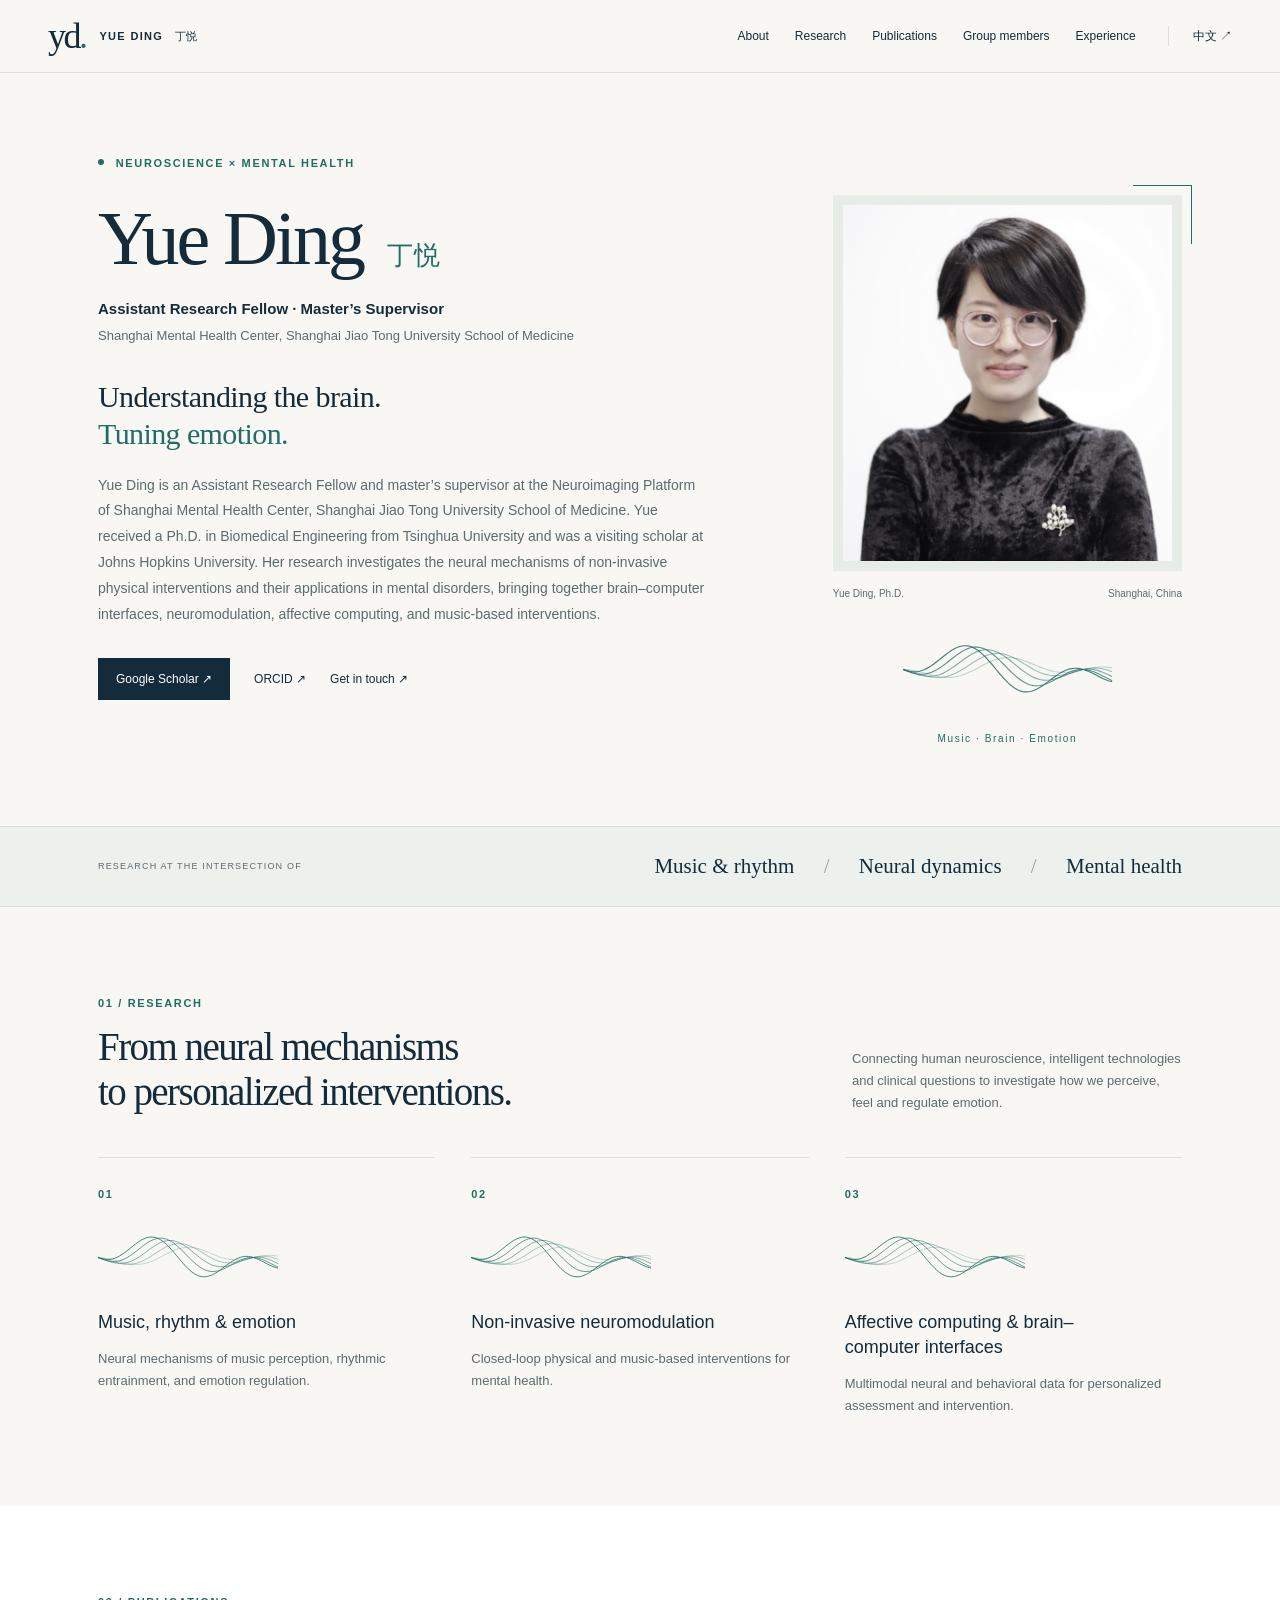
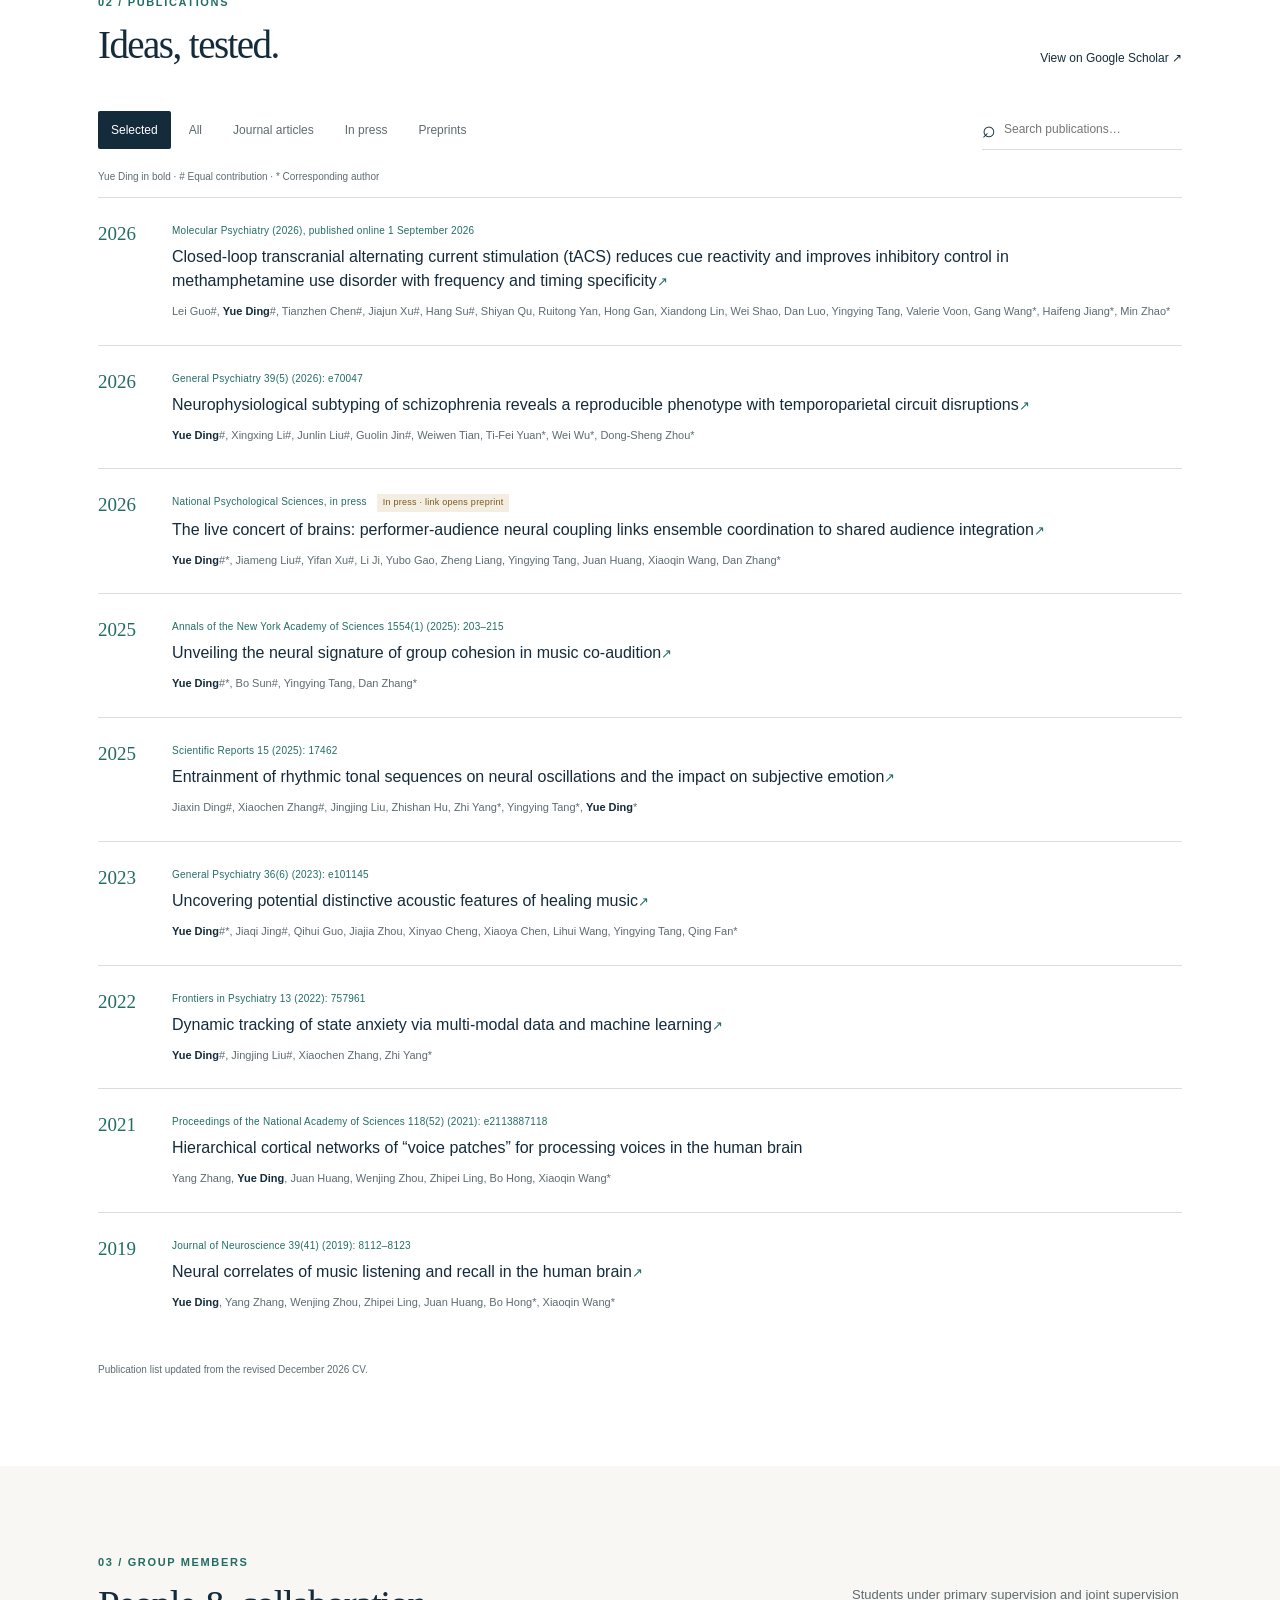
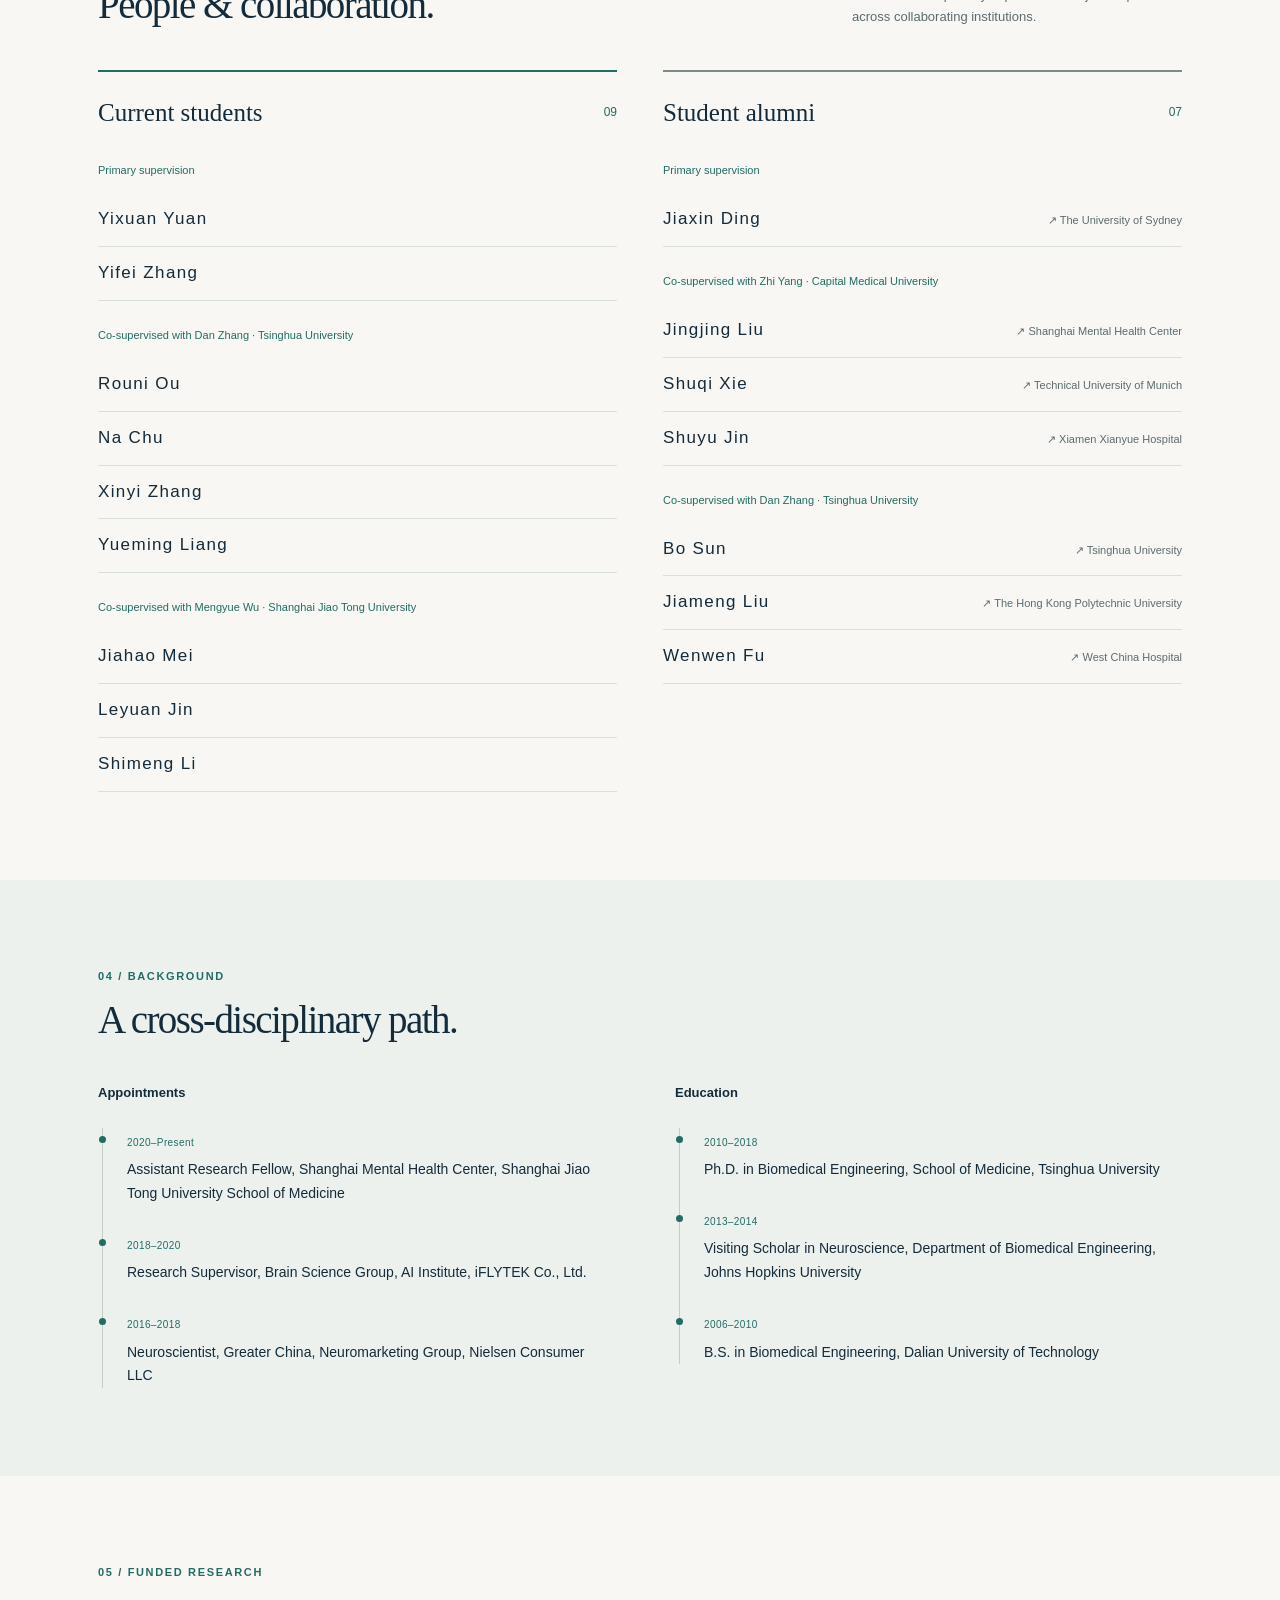
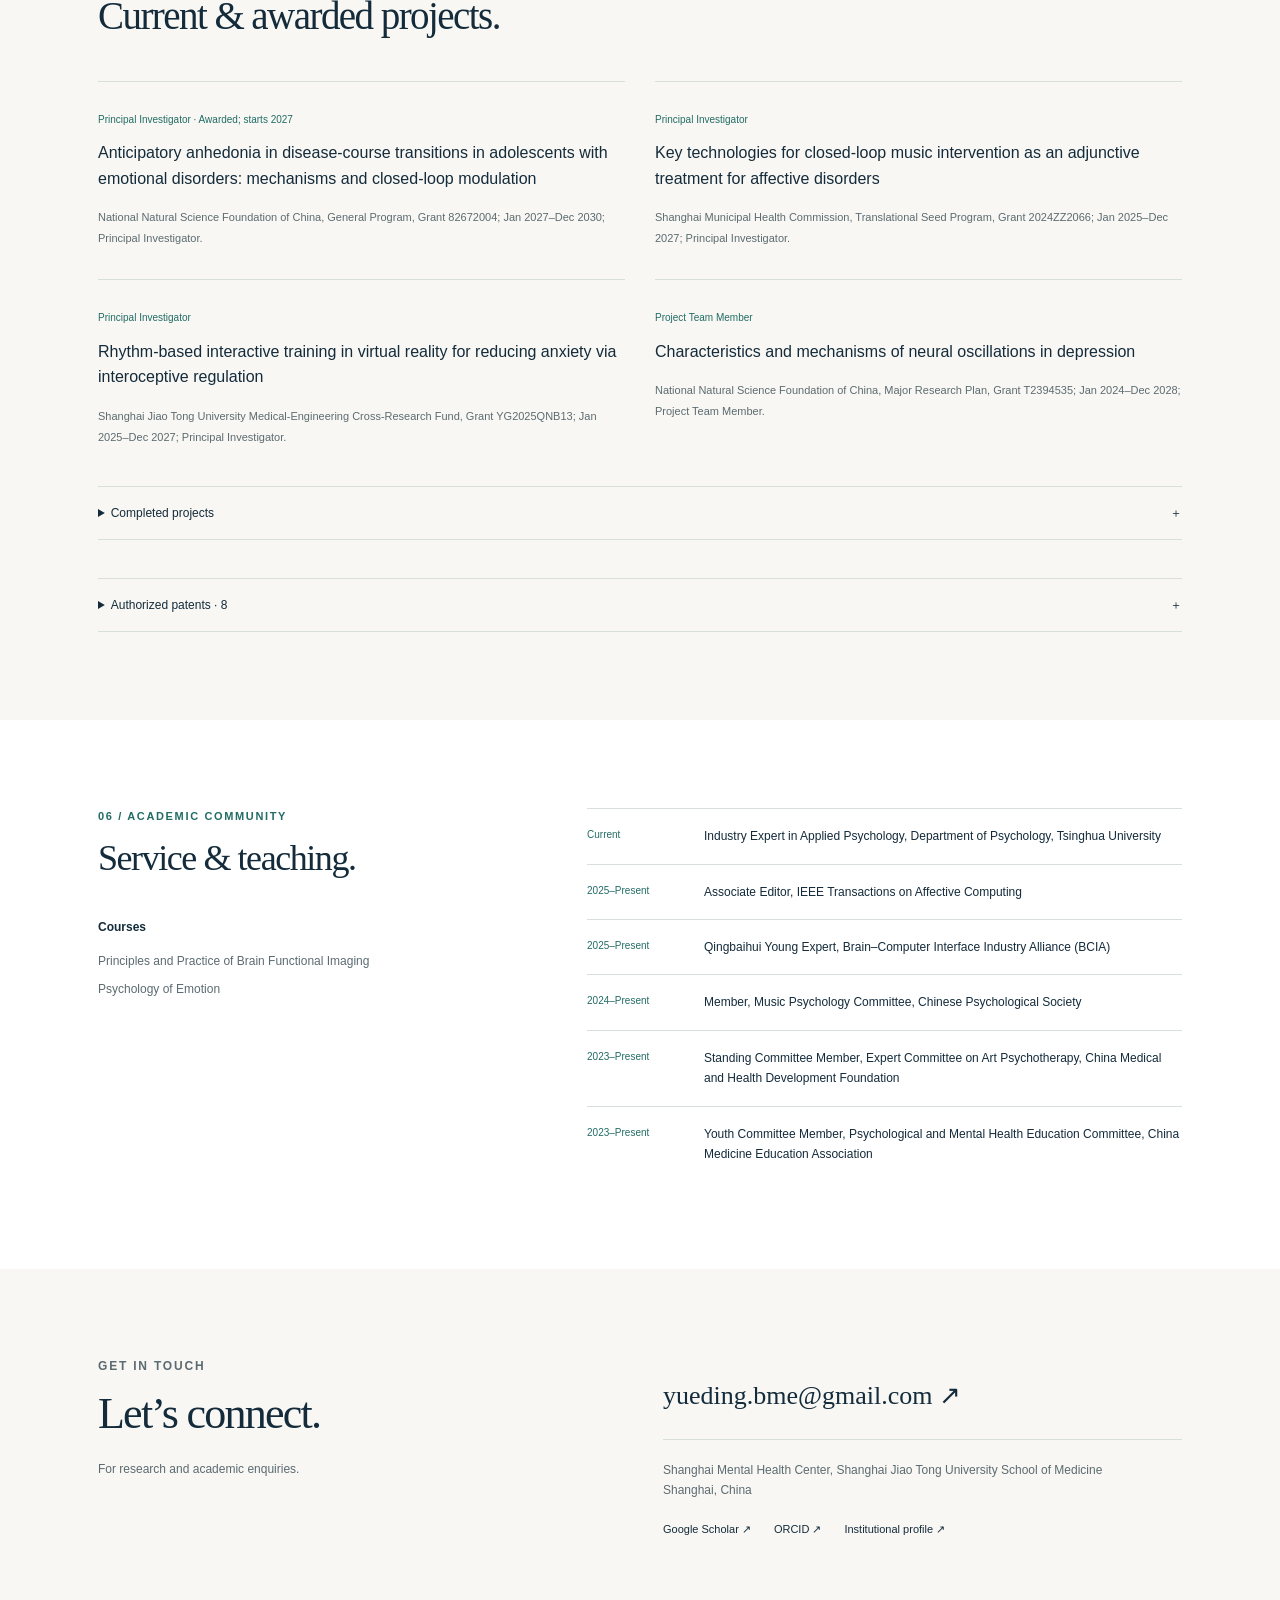
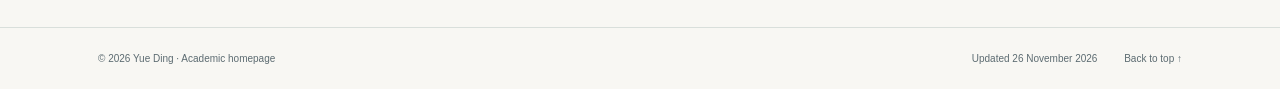
==== commit cf6755c5: "Use pinyin student names on English homepage" ====
--- a/index.html
+++ b/index.html
@@ -10,7 +10,7 @@
 <div class="research-strip"><div class="wrap"><span>RESEARCH AT THE INTERSECTION OF</span><p>Music & rhythm<i> / </i>Neural dynamics<i> / </i>Mental health</p></div></div>
 <section id="research" class="section wrap"><div class="section-heading"><div><p class="eyebrow">01 / RESEARCH</p><h2>From neural mechanisms<br>to personalized interventions.</h2></div><p>Connecting human neuroscience, intelligent technologies and clinical questions to investigate how we perceive, feel and regulate emotion.</p></div><div class="themes"><article class="theme"><span class="eyebrow">01</span><svg viewBox="0 0 220 100" fill="none" stroke="currentColor" stroke-width="1.2" aria-hidden="true"><polyline points="0,50.0 2,50.03577720771514 4,50.14253424051206 6,50.31855533229557 8,50.561007447156705 10,50.86597976100986 12,51.22853818170181 14,51.642794165685345 16,52.1019868947259 18,52.59857769417406 20,53.1243554075545 22,53.67055129285339 24,54.2279618759554 26,54.78707808794984 28,55.3382189269672 30,55.87166782298942 32,56.377809846544864 34,56.847267889861804 36,57.27103596208208 38,57.64060777835515 40,57.94809888552672 42,58.18636065385694 44,58.349084573577755 46,58.430895425650796 48,58.427432046048516 50,58.335414570226675 52,58.1526972269199 54,57.87830594550742 56,57.512460246322874 58,57.05657909564478 60,56.513270623830536 62,55.886305823213476 64,55.1805765590172 66,54.402038438724105 68,53.55763929019261 70,52.65523419357846 72,51.703488194143965 74,50.711767989871014 76,49.69002403717041 78,48.648664647881006 80,47.598423759416846 82,46.550224145878595 84,45.51503790003288 86,44.50374605343779 88,43.526999214148326 90,42.59508108820619 92,41.71777671268141 94,40.90424716490785 96,40.16291242559328 98,39.50134396386286 100,38.92616848149377 102,38.44298410338748 104,38.05629013373513 106,37.76943131462697 108,37.584557328509156 110,37.50259808054215 112,37.5232550843414 114,37.645009057656715 116,37.86514361620633 118,38.179784737076425 120,38.58395545075884 122,39.07164501590026 124,39.63589163594634 126,40.26887759471972 128,40.96203552103323 130,41.70616434296559 132,42.491553362437344 134,43.30811277197447 136,44.14550884950701 138,44.9933020048797 140,45.84108581429167 142,46.67862516663453 144,47.4959916588281 146,48.283694415577536 148,49.032804571975625 150,49.7350717441923 152,50.38303092295338 154,50.97009835512789 156,51.49065512874712 158,51.94011734413771 160,52.314991936295804 162,52.61291740869039 164,52.83268894371803 166,52.97426756726075 168,53.03877326135107 170,53.02846213688876 172,52.9466879947323 174,52.79784881537391 176,52.58731892193102 178,52.32136775558007 180,52.00706638418749 182,51.65218303129973 184,51.26506906158456 186,50.854536988254104 188,50.42973217619319 190,50.0 192,49.574750277761964 194,49.16332083830449 196,48.77484209136377 198,48.418104456488585 200,48.10143046765538 202,47.83255330711078 204,47.618503434696386 206,47.46550486904336 208,47.378882546036685 210,47.36298202961531 212,47.421102682329135 214,47.555445220389025 216,47.76707438269372 218,48.055897238142165 220,48.42065744322146" opacity="0.25"/><polyline points="0,50.0 2,50.332656952637926 4,50.738025287404525 6,51.20786554482622 8,51.73287760056223 10,52.30283396528468 12,52.906726092114944 14,53.532921691529 16,54.16933090356331 18,54.80357905622688 20,55.42318364889116 22,56.015733141312865 24,56.569065103631544 26,57.071441290521285 28,57.51171724355798 30,57.87950409924072 32,58.16532038498484 34,58.36073172036866 36,58.45847650413965 38,58.45257585676083 40,58.33842630104494 42,58.11287389680168 44,57.774268796256216 46,57.322499451888895 48,56.759005983713095 50,56.08677249512315 52,55.310298411488574 54,54.43554919978675 56,53.46988710690779 58,52.42198282505093 60,51.30170925119562 62,50.120018750472774 64,48.88880555709328 66,47.62075514828134 68,46.32918260367815 70,45.02786211252669 72,43.73084991159322 74,42.45230302658985 76,41.20629624761672 78,40.00663979405855 80,38.866700116109605 82,37.79922623877018 84,36.816183980315614 86,35.928600271880946 88,35.14641966935295 90,34.47837498504758 92,33.93187377688669 94,33.51290221953833 96,33.22594764813237 98,33.073940813869996 100,33.05821862550816 102,33.178507874906806 104,33.43293016230574 106,33.81802795157027 108,34.32881140116846 110,34.9588253369655 112,35.70023546182259 114,36.54393263813519 116,37.4796538363378 118,38.496118118325086 120,39.581175822723345 122,40.721968941720114 124,41.90510052911933 126,43.11681085846229 128,44.3431579600713 130,45.570200107948594 132,46.78417780237839 134,47.97169280217089 136,49.119881801640354 138,50.216582421066256 140,51.2504892845462 142,52.2112980943853 144,53.08983577464746 146,53.87817494600279 148,54.56973120697542 150,55.15934193024346 152,55.64332553360294 154,56.01952045018355 156,56.287303297906554 158,56.447586030276085 160,56.502792135574055 162,56.45681223552855 164,56.3149397137005 166,56.083787274403974 168,55.77118559128024 170,55.38606544718643 172,54.938324990554804 174,54.43868393480249 176,53.898526703997995 178,53.32973667743021 180,52.74452380595471 182,52.15524796238544 184,51.574240445548 186,51.0136260821374 188,50.48514836189981 190,50.0 192,49.56866124631133 194,49.20074815577666 196,48.904872898368424 198,48.68851802336137 200,48.557926402841126 202,48.5180083661782 204,48.57226730348584 206,48.72274476501982 208,48.969985818467244 210,49.3130251507004 212,49.74939411857079 214,50.2751486685068 216,50.88491776091452 218,51.57197165650871 220,52.32830915149771" opacity="0.4"/><polyline points="0,50.0 2,50.64286044915858 4,51.324208588200676 6,52.029461784427774 8,52.743608213964 10,53.451423844873865 12,54.13769252436066 14,54.78742615585333 16,55.38608195007654 18,55.91977377339458 20,56.37547469629557 22,56.741207963761084 24,57.006223765840325 26,57.16115937889795 28,57.198180473130314 30,57.111101636999116 32,56.895484450761806 34,56.548711745473796 36,56.070037006580506 38,55.46060821813845 40,54.723465790242386 42,53.8635145636987 44,52.88747023761508 46,51.80378091261118 48,50.62252478009738 50,49.355285311942595 52,48.01500561047428 54,46.61582386198264 56,45.17289209390235 58,43.70218066313551 60,42.22027109748118 62,40.74414007121263 64,39.29093741733689 66,37.87776116133527 68,36.52143260309889 70,35.238274474770776 72,34.04389516226648 74,32.95298189790552 76,31.97910571192899 78,31.13454077331918 80,30.43010055740126 82,29.87499305180001 84,29.476696956500593 86,29.240860551478626 88,29.171224600436823 90,29.2695703357361 92,29.53569323201097 94,29.96740292877652 96,30.560549310262054 98,31.309074398504386 100,32.20508936816432 102,33.23897565329282 104,34.399508791941514 106,35.67400334847119 108,37.04847696979975 110,38.50783137448125 112,40.03604784589942 114,41.61639460607049 116,43.23164328721041 118,44.864291596486794 120,46.49678918688946 122,48.111763705025986 124,49.69224398545037 126,51.22187740087583 128,52.68513845776463 130,54.06752584624318 132,55.355745310440945 134,56.53787589806461 136,57.60351737368694 138,58.54391683579739 140,59.35207285966443 142,60.02281579268367 144,60.552863152005884 146,60.94084941147919 148,61.18732981173736 150,61.29475817892654 152,61.26743908932478 154,61.11145506421333 156,60.83456981710829 158,60.44610889928285 160,59.95681939502529 162,59.378710601149834 164,58.724877882077124 166,58.00931211885449 168,57.24669736472203 170,56.45219947862101 172,55.64124862924057 174,54.829318644167586 176,54.03170622033727 178,53.26331301271711 180,52.53843357798694 182,51.87055206945064 184,51.27215045962296 186,50.75453090950263 188,50.32765471060511 190,50.0 192,49.778440192939 194,49.66814479563518 196,49.672503956184194 198,49.79307778862868 200,50.02957116813539 202,50.37983434874509 204,50.83988940386348 206,51.40398213834527 208,52.064658774443686 210,52.812866376747834 212,53.63807565808034 214,54.52842450355383 216,55.470880267718044 218,56.45141864379419 220,57.45521667785808" opacity="0.55"/><polyline points="0,50.0 2,50.81568978279968 4,51.602574156333525 6,52.34316984902648 8,53.02068220961847 10,53.61924961466398 12,54.124175047998456 14,54.52214167520786 16,54.80140945336762 18,54.95199007371136 20,54.96579782896279 22,54.83677432383341 24,54.56098530223015 26,54.13668824322186 28,53.56436977465692 30,52.84675236313158 32,51.988770156230416 34,50.99751427194578 36,49.88214824525898 38,48.65379474740855 40,47.325395083889624 42,45.91154334743199 44,44.42829744707773 46,42.89296954935195 48,41.323898748123064 50,39.74020902228179 52,38.161555741541925 54,36.60786413775291 56,35.0990632699837 58,33.65481907478255 60,32.29427010757922 62,31.03576954697054 64,29.896636951076623 66,28.89292312538388 68,28.039191286253523 70,27.348317485936366 72,26.83131300644661 74,26.497171134500455 76,26.352740401910367 78,26.40262601977304 80,26.64912085531229 82,27.092166902467756 84,27.72934778663539 86,28.555912425918162 88,29.56482955148996 90,30.74687237388644 92,32.09073227583858 94,33.58316002114914 96,35.20913259836853 98,36.95204347266989 100,38.79391370402097 102,40.71562110876833 104,42.69714439888638 106,44.717819031682154 108,46.75660134541188 110,48.79233744518243 112,50.804033240180715 114,52.77112201855202 116,54.67372598033147 118,56.49290823125645 120,58.21091186993727 122,59.81138297598045 124,61.27957452487314 126,62.60252851379478 128,63.76923387752532 130,64.77075810127495 132,65.60035079313457 134,66.25351785812293 136,66.72806531335118 138,67.02411219426163 140,67.14407241966855 142,67.09260590278322 144,66.87653961086778 146,66.50475968201094 148,65.98807609826424 150,65.33906178473158 152,64.571868349161 154,63.70202099147664 156,62.74619539325508 158,61.72197963959752 160,60.647624426901565 162,59.541784966975456 164,58.42325810864366 166,57.31071826097191 168,56.22245571664418 170,55.17612093966247 172,54.18847829888393 174,53.275172599081 176,52.450511585971476 178,51.72726738339434 180,51.116499562461996 182,50.62740224760251 184,50.26717733691448 186,50.040935558628256 188,49.9516267065207 190,50.0 192,50.18459510464318 194,50.50176393178513 196,50.945722916976734 198,51.508635062424034 200,52.18072062350861 202,52.950394929659076 204,53.80443146047552 206,54.72814795410799 208,55.7056130111162 210,56.719870377642486 212,57.75317785049976 214,58.78725754698179 216,59.803554126551326 218,60.78349744216638 220,61.70876603734894" opacity="0.7"/><polyline points="0,50.0 2,50.72555799008822 4,51.3409933359748 6,51.83186454984027 8,52.18568482887874 10,52.392105815002274 12,52.4430716959436 14,52.332941526633974 16,52.058578081747754 18,51.61940200526663 20,51.01741049466004 22,50.25716023941596 24,49.34571481965537 26,48.29255725384301 28,47.10946885861771 30,45.810376042088905 32,44.411167088369936 34,42.92948139973356 36,41.38447403804165 38,39.79655874393547 40,38.18713290611006 42,36.578288199851684 44,34.99251081054467 46,33.45237530138664 48,31.980236273139337 50,30.597921996181455 52,29.326434170974082 54,28.185657892619165 56,27.19408575956871 58,26.368559877557566 60,25.724035270035724 62,25.27336791900764 64,25.02713032912933 66,24.99345713764307 68,25.177922888251207 70,25.583453653812672 72,26.21027373664702 74,27.05588820241896 76,28.11510152044488 78,29.380072096347373 80,30.840401998868927 82,32.48326070788916 84,34.29354125169479 86,36.254046664534656 88,38.345704286365475 90,40.547805050991826 92,42.838264571609024 94,45.19390253862823 96,47.59073669758238 98,50.004287478217655 100,52.40988920223025 102,54.78300370845548 104,57.099532201854224 106,59.336121156807536 108,61.47045818569986 110,63.48155391945275 112,65.35000613572845 114,67.0582426104005 116,68.59073945533831 118,69.934212036686 120,71.07777593815422 122,72.01307583837504 124,72.73438060462149 126,73.23864336130552 128,73.52552576446891 130,73.59738619657587 132,73.45923208276824 134,73.1186370137705 136,72.58562383528243 138,71.87251532255515 140,70.99375449570331 142,69.96569704025683 144,68.80637867296703 146,67.5352606298794 148,66.1729567476128 150,64.74094585566729 152,63.26127339408846 154,61.756246314287615 156,60.24812540932102 158,58.75881925227428 160,57.309583897150006 162,55.92073241615037 164,54.6113582115791 166,53.39907585160165 168,52.29978293936074 170,51.32744623770102 172,50.49391494090318 174,49.80876361484896 176,49.27916692295006 178,48.90980782244899 180,48.702820460202204 182,48.65776852495796 184,48.77165933083691 186,49.0389934207473 188,49.4518489954026 190,50.0 192,50.671066242880485 194,51.450693484824846 196,52.32276102994737 198,53.26961397495335 200,54.27231693789649 202,55.31092579505595 204,56.36477370911414 206,57.41276753677937 208,58.433690562009104 210,59.40650741397263 212,60.31066699802904 214,61.12639929370852 216,61.83500195562594 218,62.419112790321506 220,62.862964372358114" opacity="0.85"/></svg><h3>Music, rhythm &amp; emotion</h3><p>Neural mechanisms of music perception, rhythmic entrainment, and emotion regulation.</p></article><article class="theme"><span class="eyebrow">02</span><svg viewBox="0 0 220 100" fill="none" stroke="currentColor" stroke-width="1.2" aria-hidden="true"><polyline points="0,50.0 2,50.03577720771514 4,50.14253424051206 6,50.31855533229557 8,50.561007447156705 10,50.86597976100986 12,51.22853818170181 14,51.642794165685345 16,52.1019868947259 18,52.59857769417406 20,53.1243554075545 22,53.67055129285339 24,54.2279618759554 26,54.78707808794984 28,55.3382189269672 30,55.87166782298942 32,56.377809846544864 34,56.847267889861804 36,57.27103596208208 38,57.64060777835515 40,57.94809888552672 42,58.18636065385694 44,58.349084573577755 46,58.430895425650796 48,58.427432046048516 50,58.335414570226675 52,58.1526972269199 54,57.87830594550742 56,57.512460246322874 58,57.05657909564478 60,56.513270623830536 62,55.886305823213476 64,55.1805765590172 66,54.402038438724105 68,53.55763929019261 70,52.65523419357846 72,51.703488194143965 74,50.711767989871014 76,49.69002403717041 78,48.648664647881006 80,47.598423759416846 82,46.550224145878595 84,45.51503790003288 86,44.50374605343779 88,43.526999214148326 90,42.59508108820619 92,41.71777671268141 94,40.90424716490785 96,40.16291242559328 98,39.50134396386286 100,38.92616848149377 102,38.44298410338748 104,38.05629013373513 106,37.76943131462697 108,37.584557328509156 110,37.50259808054215 112,37.5232550843414 114,37.645009057656715 116,37.86514361620633 118,38.179784737076425 120,38.58395545075884 122,39.07164501590026 124,39.63589163594634 126,40.26887759471972 128,40.96203552103323 130,41.70616434296559 132,42.491553362437344 134,43.30811277197447 136,44.14550884950701 138,44.9933020048797 140,45.84108581429167 142,46.67862516663453 144,47.4959916588281 146,48.283694415577536 148,49.032804571975625 150,49.7350717441923 152,50.38303092295338 154,50.97009835512789 156,51.49065512874712 158,51.94011734413771 160,52.314991936295804 162,52.61291740869039 164,52.83268894371803 166,52.97426756726075 168,53.03877326135107 170,53.02846213688876 172,52.9466879947323 174,52.79784881537391 176,52.58731892193102 178,52.32136775558007 180,52.00706638418749 182,51.65218303129973 184,51.26506906158456 186,50.854536988254104 188,50.42973217619319 190,50.0 192,49.574750277761964 194,49.16332083830449 196,48.77484209136377 198,48.418104456488585 200,48.10143046765538 202,47.83255330711078 204,47.618503434696386 206,47.46550486904336 208,47.378882546036685 210,47.36298202961531 212,47.421102682329135 214,47.555445220389025 216,47.76707438269372 218,48.055897238142165 220,48.42065744322146" opacity="0.25"/><polyline points="0,50.0 2,50.332656952637926 4,50.738025287404525 6,51.20786554482622 8,51.73287760056223 10,52.30283396528468 12,52.906726092114944 14,53.532921691529 16,54.16933090356331 18,54.80357905622688 20,55.42318364889116 22,56.015733141312865 24,56.569065103631544 26,57.071441290521285 28,57.51171724355798 30,57.87950409924072 32,58.16532038498484 34,58.36073172036866 36,58.45847650413965 38,58.45257585676083 40,58.33842630104494 42,58.11287389680168 44,57.774268796256216 46,57.322499451888895 48,56.759005983713095 50,56.08677249512315 52,55.310298411488574 54,54.43554919978675 56,53.46988710690779 58,52.42198282505093 60,51.30170925119562 62,50.120018750472774 64,48.88880555709328 66,47.62075514828134 68,46.32918260367815 70,45.02786211252669 72,43.73084991159322 74,42.45230302658985 76,41.20629624761672 78,40.00663979405855 80,38.866700116109605 82,37.79922623877018 84,36.816183980315614 86,35.928600271880946 88,35.14641966935295 90,34.47837498504758 92,33.93187377688669 94,33.51290221953833 96,33.22594764813237 98,33.073940813869996 100,33.05821862550816 102,33.178507874906806 104,33.43293016230574 106,33.81802795157027 108,34.32881140116846 110,34.9588253369655 112,35.70023546182259 114,36.54393263813519 116,37.4796538363378 118,38.496118118325086 120,39.581175822723345 122,40.721968941720114 124,41.90510052911933 126,43.11681085846229 128,44.3431579600713 130,45.570200107948594 132,46.78417780237839 134,47.97169280217089 136,49.119881801640354 138,50.216582421066256 140,51.2504892845462 142,52.2112980943853 144,53.08983577464746 146,53.87817494600279 148,54.56973120697542 150,55.15934193024346 152,55.64332553360294 154,56.01952045018355 156,56.287303297906554 158,56.447586030276085 160,56.502792135574055 162,56.45681223552855 164,56.3149397137005 166,56.083787274403974 168,55.77118559128024 170,55.38606544718643 172,54.938324990554804 174,54.43868393480249 176,53.898526703997995 178,53.32973667743021 180,52.74452380595471 182,52.15524796238544 184,51.574240445548 186,51.0136260821374 188,50.48514836189981 190,50.0 192,49.56866124631133 194,49.20074815577666 196,48.904872898368424 198,48.68851802336137 200,48.557926402841126 202,48.5180083661782 204,48.57226730348584 206,48.72274476501982 208,48.969985818467244 210,49.3130251507004 212,49.74939411857079 214,50.2751486685068 216,50.88491776091452 218,51.57197165650871 220,52.32830915149771" opacity="0.4"/><polyline points="0,50.0 2,50.64286044915858 4,51.324208588200676 6,52.029461784427774 8,52.743608213964 10,53.451423844873865 12,54.13769252436066 14,54.78742615585333 16,55.38608195007654 18,55.91977377339458 20,56.37547469629557 22,56.741207963761084 24,57.006223765840325 26,57.16115937889795 28,57.198180473130314 30,57.111101636999116 32,56.895484450761806 34,56.548711745473796 36,56.070037006580506 38,55.46060821813845 40,54.723465790242386 42,53.8635145636987 44,52.88747023761508 46,51.80378091261118 48,50.62252478009738 50,49.355285311942595 52,48.01500561047428 54,46.61582386198264 56,45.17289209390235 58,43.70218066313551 60,42.22027109748118 62,40.74414007121263 64,39.29093741733689 66,37.87776116133527 68,36.52143260309889 70,35.238274474770776 72,34.04389516226648 74,32.95298189790552 76,31.97910571192899 78,31.13454077331918 80,30.43010055740126 82,29.87499305180001 84,29.476696956500593 86,29.240860551478626 88,29.171224600436823 90,29.2695703357361 92,29.53569323201097 94,29.96740292877652 96,30.560549310262054 98,31.309074398504386 100,32.20508936816432 102,33.23897565329282 104,34.399508791941514 106,35.67400334847119 108,37.04847696979975 110,38.50783137448125 112,40.03604784589942 114,41.61639460607049 116,43.23164328721041 118,44.864291596486794 120,46.49678918688946 122,48.111763705025986 124,49.69224398545037 126,51.22187740087583 128,52.68513845776463 130,54.06752584624318 132,55.355745310440945 134,56.53787589806461 136,57.60351737368694 138,58.54391683579739 140,59.35207285966443 142,60.02281579268367 144,60.552863152005884 146,60.94084941147919 148,61.18732981173736 150,61.29475817892654 152,61.26743908932478 154,61.11145506421333 156,60.83456981710829 158,60.44610889928285 160,59.95681939502529 162,59.378710601149834 164,58.724877882077124 166,58.00931211885449 168,57.24669736472203 170,56.45219947862101 172,55.64124862924057 174,54.829318644167586 176,54.03170622033727 178,53.26331301271711 180,52.53843357798694 182,51.87055206945064 184,51.27215045962296 186,50.75453090950263 188,50.32765471060511 190,50.0 192,49.778440192939 194,49.66814479563518 196,49.672503956184194 198,49.79307778862868 200,50.02957116813539 202,50.37983434874509 204,50.83988940386348 206,51.40398213834527 208,52.064658774443686 210,52.812866376747834 212,53.63807565808034 214,54.52842450355383 216,55.470880267718044 218,56.45141864379419 220,57.45521667785808" opacity="0.55"/><polyline points="0,50.0 2,50.81568978279968 4,51.602574156333525 6,52.34316984902648 8,53.02068220961847 10,53.61924961466398 12,54.124175047998456 14,54.52214167520786 16,54.80140945336762 18,54.95199007371136 20,54.96579782896279 22,54.83677432383341 24,54.56098530223015 26,54.13668824322186 28,53.56436977465692 30,52.84675236313158 32,51.988770156230416 34,50.99751427194578 36,49.88214824525898 38,48.65379474740855 40,47.325395083889624 42,45.91154334743199 44,44.42829744707773 46,42.89296954935195 48,41.323898748123064 50,39.74020902228179 52,38.161555741541925 54,36.60786413775291 56,35.0990632699837 58,33.65481907478255 60,32.29427010757922 62,31.03576954697054 64,29.896636951076623 66,28.89292312538388 68,28.039191286253523 70,27.348317485936366 72,26.83131300644661 74,26.497171134500455 76,26.352740401910367 78,26.40262601977304 80,26.64912085531229 82,27.092166902467756 84,27.72934778663539 86,28.555912425918162 88,29.56482955148996 90,30.74687237388644 92,32.09073227583858 94,33.58316002114914 96,35.20913259836853 98,36.95204347266989 100,38.79391370402097 102,40.71562110876833 104,42.69714439888638 106,44.717819031682154 108,46.75660134541188 110,48.79233744518243 112,50.804033240180715 114,52.77112201855202 116,54.67372598033147 118,56.49290823125645 120,58.21091186993727 122,59.81138297598045 124,61.27957452487314 126,62.60252851379478 128,63.76923387752532 130,64.77075810127495 132,65.60035079313457 134,66.25351785812293 136,66.72806531335118 138,67.02411219426163 140,67.14407241966855 142,67.09260590278322 144,66.87653961086778 146,66.50475968201094 148,65.98807609826424 150,65.33906178473158 152,64.571868349161 154,63.70202099147664 156,62.74619539325508 158,61.72197963959752 160,60.647624426901565 162,59.541784966975456 164,58.42325810864366 166,57.31071826097191 168,56.22245571664418 170,55.17612093966247 172,54.18847829888393 174,53.275172599081 176,52.450511585971476 178,51.72726738339434 180,51.116499562461996 182,50.62740224760251 184,50.26717733691448 186,50.040935558628256 188,49.9516267065207 190,50.0 192,50.18459510464318 194,50.50176393178513 196,50.945722916976734 198,51.508635062424034 200,52.18072062350861 202,52.950394929659076 204,53.80443146047552 206,54.72814795410799 208,55.7056130111162 210,56.719870377642486 212,57.75317785049976 214,58.78725754698179 216,59.803554126551326 218,60.78349744216638 220,61.70876603734894" opacity="0.7"/><polyline points="0,50.0 2,50.72555799008822 4,51.3409933359748 6,51.83186454984027 8,52.18568482887874 10,52.392105815002274 12,52.4430716959436 14,52.332941526633974 16,52.058578081747754 18,51.61940200526663 20,51.01741049466004 22,50.25716023941596 24,49.34571481965537 26,48.29255725384301 28,47.10946885861771 30,45.810376042088905 32,44.411167088369936 34,42.92948139973356 36,41.38447403804165 38,39.79655874393547 40,38.18713290611006 42,36.578288199851684 44,34.99251081054467 46,33.45237530138664 48,31.980236273139337 50,30.597921996181455 52,29.326434170974082 54,28.185657892619165 56,27.19408575956871 58,26.368559877557566 60,25.724035270035724 62,25.27336791900764 64,25.02713032912933 66,24.99345713764307 68,25.177922888251207 70,25.583453653812672 72,26.21027373664702 74,27.05588820241896 76,28.11510152044488 78,29.380072096347373 80,30.840401998868927 82,32.48326070788916 84,34.29354125169479 86,36.254046664534656 88,38.345704286365475 90,40.547805050991826 92,42.838264571609024 94,45.19390253862823 96,47.59073669758238 98,50.004287478217655 100,52.40988920223025 102,54.78300370845548 104,57.099532201854224 106,59.336121156807536 108,61.47045818569986 110,63.48155391945275 112,65.35000613572845 114,67.0582426104005 116,68.59073945533831 118,69.934212036686 120,71.07777593815422 122,72.01307583837504 124,72.73438060462149 126,73.23864336130552 128,73.52552576446891 130,73.59738619657587 132,73.45923208276824 134,73.1186370137705 136,72.58562383528243 138,71.87251532255515 140,70.99375449570331 142,69.96569704025683 144,68.80637867296703 146,67.5352606298794 148,66.1729567476128 150,64.74094585566729 152,63.26127339408846 154,61.756246314287615 156,60.24812540932102 158,58.75881925227428 160,57.309583897150006 162,55.92073241615037 164,54.6113582115791 166,53.39907585160165 168,52.29978293936074 170,51.32744623770102 172,50.49391494090318 174,49.80876361484896 176,49.27916692295006 178,48.90980782244899 180,48.702820460202204 182,48.65776852495796 184,48.77165933083691 186,49.0389934207473 188,49.4518489954026 190,50.0 192,50.671066242880485 194,51.450693484824846 196,52.32276102994737 198,53.26961397495335 200,54.27231693789649 202,55.31092579505595 204,56.36477370911414 206,57.41276753677937 208,58.433690562009104 210,59.40650741397263 212,60.31066699802904 214,61.12639929370852 216,61.83500195562594 218,62.419112790321506 220,62.862964372358114" opacity="0.85"/></svg><h3>Non-invasive neuromodulation</h3><p>Closed-loop physical and music-based interventions for mental health.</p></article><article class="theme"><span class="eyebrow">03</span><svg viewBox="0 0 220 100" fill="none" stroke="currentColor" stroke-width="1.2" aria-hidden="true"><polyline points="0,50.0 2,50.03577720771514 4,50.14253424051206 6,50.31855533229557 8,50.561007447156705 10,50.86597976100986 12,51.22853818170181 14,51.642794165685345 16,52.1019868947259 18,52.59857769417406 20,53.1243554075545 22,53.67055129285339 24,54.2279618759554 26,54.78707808794984 28,55.3382189269672 30,55.87166782298942 32,56.377809846544864 34,56.847267889861804 36,57.27103596208208 38,57.64060777835515 40,57.94809888552672 42,58.18636065385694 44,58.349084573577755 46,58.430895425650796 48,58.427432046048516 50,58.335414570226675 52,58.1526972269199 54,57.87830594550742 56,57.512460246322874 58,57.05657909564478 60,56.513270623830536 62,55.886305823213476 64,55.1805765590172 66,54.402038438724105 68,53.55763929019261 70,52.65523419357846 72,51.703488194143965 74,50.711767989871014 76,49.69002403717041 78,48.648664647881006 80,47.598423759416846 82,46.550224145878595 84,45.51503790003288 86,44.50374605343779 88,43.526999214148326 90,42.59508108820619 92,41.71777671268141 94,40.90424716490785 96,40.16291242559328 98,39.50134396386286 100,38.92616848149377 102,38.44298410338748 104,38.05629013373513 106,37.76943131462697 108,37.584557328509156 110,37.50259808054215 112,37.5232550843414 114,37.645009057656715 116,37.86514361620633 118,38.179784737076425 120,38.58395545075884 122,39.07164501590026 124,39.63589163594634 126,40.26887759471972 128,40.96203552103323 130,41.70616434296559 132,42.491553362437344 134,43.30811277197447 136,44.14550884950701 138,44.9933020048797 140,45.84108581429167 142,46.67862516663453 144,47.4959916588281 146,48.283694415577536 148,49.032804571975625 150,49.7350717441923 152,50.38303092295338 154,50.97009835512789 156,51.49065512874712 158,51.94011734413771 160,52.314991936295804 162,52.61291740869039 164,52.83268894371803 166,52.97426756726075 168,53.03877326135107 170,53.02846213688876 172,52.9466879947323 174,52.79784881537391 176,52.58731892193102 178,52.32136775558007 180,52.00706638418749 182,51.65218303129973 184,51.26506906158456 186,50.854536988254104 188,50.42973217619319 190,50.0 192,49.574750277761964 194,49.16332083830449 196,48.77484209136377 198,48.418104456488585 200,48.10143046765538 202,47.83255330711078 204,47.618503434696386 206,47.46550486904336 208,47.378882546036685 210,47.36298202961531 212,47.421102682329135 214,47.555445220389025 216,47.76707438269372 218,48.055897238142165 220,48.42065744322146" opacity="0.25"/><polyline points="0,50.0 2,50.332656952637926 4,50.738025287404525 6,51.20786554482622 8,51.73287760056223 10,52.30283396528468 12,52.906726092114944 14,53.532921691529 16,54.16933090356331 18,54.80357905622688 20,55.42318364889116 22,56.015733141312865 24,56.569065103631544 26,57.071441290521285 28,57.51171724355798 30,57.87950409924072 32,58.16532038498484 34,58.36073172036866 36,58.45847650413965 38,58.45257585676083 40,58.33842630104494 42,58.11287389680168 44,57.774268796256216 46,57.322499451888895 48,56.759005983713095 50,56.08677249512315 52,55.310298411488574 54,54.43554919978675 56,53.46988710690779 58,52.42198282505093 60,51.30170925119562 62,50.120018750472774 64,48.88880555709328 66,47.62075514828134 68,46.32918260367815 70,45.02786211252669 72,43.73084991159322 74,42.45230302658985 76,41.20629624761672 78,40.00663979405855 80,38.866700116109605 82,37.79922623877018 84,36.816183980315614 86,35.928600271880946 88,35.14641966935295 90,34.47837498504758 92,33.93187377688669 94,33.51290221953833 96,33.22594764813237 98,33.073940813869996 100,33.05821862550816 102,33.178507874906806 104,33.43293016230574 106,33.81802795157027 108,34.32881140116846 110,34.9588253369655 112,35.70023546182259 114,36.54393263813519 116,37.4796538363378 118,38.496118118325086 120,39.581175822723345 122,40.721968941720114 124,41.90510052911933 126,43.11681085846229 128,44.3431579600713 130,45.570200107948594 132,46.78417780237839 134,47.97169280217089 136,49.119881801640354 138,50.216582421066256 140,51.2504892845462 142,52.2112980943853 144,53.08983577464746 146,53.87817494600279 148,54.56973120697542 150,55.15934193024346 152,55.64332553360294 154,56.01952045018355 156,56.287303297906554 158,56.447586030276085 160,56.502792135574055 162,56.45681223552855 164,56.3149397137005 166,56.083787274403974 168,55.77118559128024 170,55.38606544718643 172,54.938324990554804 174,54.43868393480249 176,53.898526703997995 178,53.32973667743021 180,52.74452380595471 182,52.15524796238544 184,51.574240445548 186,51.0136260821374 188,50.48514836189981 190,50.0 192,49.56866124631133 194,49.20074815577666 196,48.904872898368424 198,48.68851802336137 200,48.557926402841126 202,48.5180083661782 204,48.57226730348584 206,48.72274476501982 208,48.969985818467244 210,49.3130251507004 212,49.74939411857079 214,50.2751486685068 216,50.88491776091452 218,51.57197165650871 220,52.32830915149771" opacity="0.4"/><polyline points="0,50.0 2,50.64286044915858 4,51.324208588200676 6,52.029461784427774 8,52.743608213964 10,53.451423844873865 12,54.13769252436066 14,54.78742615585333 16,55.38608195007654 18,55.91977377339458 20,56.37547469629557 22,56.741207963761084 24,57.006223765840325 26,57.16115937889795 28,57.198180473130314 30,57.111101636999116 32,56.895484450761806 34,56.548711745473796 36,56.070037006580506 38,55.46060821813845 40,54.723465790242386 42,53.8635145636987 44,52.88747023761508 46,51.80378091261118 48,50.62252478009738 50,49.355285311942595 52,48.01500561047428 54,46.61582386198264 56,45.17289209390235 58,43.70218066313551 60,42.22027109748118 62,40.74414007121263 64,39.29093741733689 66,37.87776116133527 68,36.52143260309889 70,35.238274474770776 72,34.04389516226648 74,32.95298189790552 76,31.97910571192899 78,31.13454077331918 80,30.43010055740126 82,29.87499305180001 84,29.476696956500593 86,29.240860551478626 88,29.171224600436823 90,29.2695703357361 92,29.53569323201097 94,29.96740292877652 96,30.560549310262054 98,31.309074398504386 100,32.20508936816432 102,33.23897565329282 104,34.399508791941514 106,35.67400334847119 108,37.04847696979975 110,38.50783137448125 112,40.03604784589942 114,41.61639460607049 116,43.23164328721041 118,44.864291596486794 120,46.49678918688946 122,48.111763705025986 124,49.69224398545037 126,51.22187740087583 128,52.68513845776463 130,54.06752584624318 132,55.355745310440945 134,56.53787589806461 136,57.60351737368694 138,58.54391683579739 140,59.35207285966443 142,60.02281579268367 144,60.552863152005884 146,60.94084941147919 148,61.18732981173736 150,61.29475817892654 152,61.26743908932478 154,61.11145506421333 156,60.83456981710829 158,60.44610889928285 160,59.95681939502529 162,59.378710601149834 164,58.724877882077124 166,58.00931211885449 168,57.24669736472203 170,56.45219947862101 172,55.64124862924057 174,54.829318644167586 176,54.03170622033727 178,53.26331301271711 180,52.53843357798694 182,51.87055206945064 184,51.27215045962296 186,50.75453090950263 188,50.32765471060511 190,50.0 192,49.778440192939 194,49.66814479563518 196,49.672503956184194 198,49.79307778862868 200,50.02957116813539 202,50.37983434874509 204,50.83988940386348 206,51.40398213834527 208,52.064658774443686 210,52.812866376747834 212,53.63807565808034 214,54.52842450355383 216,55.470880267718044 218,56.45141864379419 220,57.45521667785808" opacity="0.55"/><polyline points="0,50.0 2,50.81568978279968 4,51.602574156333525 6,52.34316984902648 8,53.02068220961847 10,53.61924961466398 12,54.124175047998456 14,54.52214167520786 16,54.80140945336762 18,54.95199007371136 20,54.96579782896279 22,54.83677432383341 24,54.56098530223015 26,54.13668824322186 28,53.56436977465692 30,52.84675236313158 32,51.988770156230416 34,50.99751427194578 36,49.88214824525898 38,48.65379474740855 40,47.325395083889624 42,45.91154334743199 44,44.42829744707773 46,42.89296954935195 48,41.323898748123064 50,39.74020902228179 52,38.161555741541925 54,36.60786413775291 56,35.0990632699837 58,33.65481907478255 60,32.29427010757922 62,31.03576954697054 64,29.896636951076623 66,28.89292312538388 68,28.039191286253523 70,27.348317485936366 72,26.83131300644661 74,26.497171134500455 76,26.352740401910367 78,26.40262601977304 80,26.64912085531229 82,27.092166902467756 84,27.72934778663539 86,28.555912425918162 88,29.56482955148996 90,30.74687237388644 92,32.09073227583858 94,33.58316002114914 96,35.20913259836853 98,36.95204347266989 100,38.79391370402097 102,40.71562110876833 104,42.69714439888638 106,44.717819031682154 108,46.75660134541188 110,48.79233744518243 112,50.804033240180715 114,52.77112201855202 116,54.67372598033147 118,56.49290823125645 120,58.21091186993727 122,59.81138297598045 124,61.27957452487314 126,62.60252851379478 128,63.76923387752532 130,64.77075810127495 132,65.60035079313457 134,66.25351785812293 136,66.72806531335118 138,67.02411219426163 140,67.14407241966855 142,67.09260590278322 144,66.87653961086778 146,66.50475968201094 148,65.98807609826424 150,65.33906178473158 152,64.571868349161 154,63.70202099147664 156,62.74619539325508 158,61.72197963959752 160,60.647624426901565 162,59.541784966975456 164,58.42325810864366 166,57.31071826097191 168,56.22245571664418 170,55.17612093966247 172,54.18847829888393 174,53.275172599081 176,52.450511585971476 178,51.72726738339434 180,51.116499562461996 182,50.62740224760251 184,50.26717733691448 186,50.040935558628256 188,49.9516267065207 190,50.0 192,50.18459510464318 194,50.50176393178513 196,50.945722916976734 198,51.508635062424034 200,52.18072062350861 202,52.950394929659076 204,53.80443146047552 206,54.72814795410799 208,55.7056130111162 210,56.719870377642486 212,57.75317785049976 214,58.78725754698179 216,59.803554126551326 218,60.78349744216638 220,61.70876603734894" opacity="0.7"/><polyline points="0,50.0 2,50.72555799008822 4,51.3409933359748 6,51.83186454984027 8,52.18568482887874 10,52.392105815002274 12,52.4430716959436 14,52.332941526633974 16,52.058578081747754 18,51.61940200526663 20,51.01741049466004 22,50.25716023941596 24,49.34571481965537 26,48.29255725384301 28,47.10946885861771 30,45.810376042088905 32,44.411167088369936 34,42.92948139973356 36,41.38447403804165 38,39.79655874393547 40,38.18713290611006 42,36.578288199851684 44,34.99251081054467 46,33.45237530138664 48,31.980236273139337 50,30.597921996181455 52,29.326434170974082 54,28.185657892619165 56,27.19408575956871 58,26.368559877557566 60,25.724035270035724 62,25.27336791900764 64,25.02713032912933 66,24.99345713764307 68,25.177922888251207 70,25.583453653812672 72,26.21027373664702 74,27.05588820241896 76,28.11510152044488 78,29.380072096347373 80,30.840401998868927 82,32.48326070788916 84,34.29354125169479 86,36.254046664534656 88,38.345704286365475 90,40.547805050991826 92,42.838264571609024 94,45.19390253862823 96,47.59073669758238 98,50.004287478217655 100,52.40988920223025 102,54.78300370845548 104,57.099532201854224 106,59.336121156807536 108,61.47045818569986 110,63.48155391945275 112,65.35000613572845 114,67.0582426104005 116,68.59073945533831 118,69.934212036686 120,71.07777593815422 122,72.01307583837504 124,72.73438060462149 126,73.23864336130552 128,73.52552576446891 130,73.59738619657587 132,73.45923208276824 134,73.1186370137705 136,72.58562383528243 138,71.87251532255515 140,70.99375449570331 142,69.96569704025683 144,68.80637867296703 146,67.5352606298794 148,66.1729567476128 150,64.74094585566729 152,63.26127339408846 154,61.756246314287615 156,60.24812540932102 158,58.75881925227428 160,57.309583897150006 162,55.92073241615037 164,54.6113582115791 166,53.39907585160165 168,52.29978293936074 170,51.32744623770102 172,50.49391494090318 174,49.80876361484896 176,49.27916692295006 178,48.90980782244899 180,48.702820460202204 182,48.65776852495796 184,48.77165933083691 186,49.0389934207473 188,49.4518489954026 190,50.0 192,50.671066242880485 194,51.450693484824846 196,52.32276102994737 198,53.26961397495335 200,54.27231693789649 202,55.31092579505595 204,56.36477370911414 206,57.41276753677937 208,58.433690562009104 210,59.40650741397263 212,60.31066699802904 214,61.12639929370852 216,61.83500195562594 218,62.419112790321506 220,62.862964372358114" opacity="0.85"/></svg><h3>Affective computing &amp; brain–computer interfaces</h3><p>Multimodal neural and behavioral data for personalized assessment and intervention.</p></article></div></section>
 <section id="publications" class="section publications-section"><div class="wrap"><div class="section-heading"><div><p class="eyebrow">02 / PUBLICATIONS</p><h2>Ideas, tested.</h2></div><a class="text-link" href="https://scholar.google.com.hk/citations?user=dxGB4PkAAAAJ&amp;hl=zh-CN" target="_blank" rel="noopener noreferrer">View on Google Scholar<span aria-hidden="true"> ↗</span></a></div><div class="publication-tools" hidden><div class="filter-group" role="group" aria-label="Filter publications"><button class="filter active" data-filter="selected" aria-pressed="true">Selected</button><button class="filter" data-filter="all" aria-pressed="false">All</button><button class="filter" data-filter="published" aria-pressed="false">Journal articles</button><button class="filter" data-filter="in_press" aria-pressed="false">In press</button><button class="filter" data-filter="preprint" aria-pressed="false">Preprints</button></div><label class="search"><span aria-hidden="true">⌕</span><span class="sr-only">Search title, author, venue or year</span><input type="search" id="paper-search" placeholder="Search publications…"></label></div><p class="pub-note">Yue Ding in bold · # Equal contribution · * Corresponding author</p><p id="result-count" class="sr-only" role="status" aria-live="polite"></p><div class="publication-list"><article class="publication" data-kind="published" data-selected="true" data-search="closed-loop transcranial alternating current stimulation (tacs) reduces cue reactivity and improves inhibitory control in methamphetamine use disorder with frequency and timing specificity lei guo#, yue ding#, tianzhen chen#, jiajun xu#, hang su#, shiyan qu, ruitong yan, hong gan, xiandong lin, wei shao, dan luo, yingying tang, valerie voon, gang wang*, haifeng jiang*, min zhao* molecular psychiatry (2026), published online 1 september 2026 2026"><div class="pub-year">2026</div><div><div class="pub-venue">Molecular Psychiatry (2026), published online 1 September 2026 </div><h3><a class="" href="https://doi.org/10.1038/s41380-026-03846-3" target="_blank" rel="noopener noreferrer">Closed-loop transcranial alternating current stimulation (tACS) reduces cue reactivity and improves inhibitory control in methamphetamine use disorder with frequency and timing specificity<span aria-hidden="true"> ↗</span></a></h3><p class="authors">Lei Guo#, <strong>Yue Ding</strong>#, Tianzhen Chen#, Jiajun Xu#, Hang Su#, Shiyan Qu, Ruitong Yan, Hong Gan, Xiandong Lin, Wei Shao, Dan Luo, Yingying Tang, Valerie Voon, Gang Wang*, Haifeng Jiang*, Min Zhao*</p></div></article><article class="publication" data-kind="published" data-selected="true" data-search="neurophysiological subtyping of schizophrenia reveals a reproducible phenotype with temporoparietal circuit disruptions yue ding#, xingxing li#, junlin liu#, guolin jin#, weiwen tian, ti-fei yuan*, wei wu*, dong-sheng zhou* general psychiatry 39(5) (2026): e70047 2026"><div class="pub-year">2026</div><div><div class="pub-venue">General Psychiatry 39(5) (2026): e70047 </div><h3><a class="" href="https://doi.org/10.1002/gps3.70047" target="_blank" rel="noopener noreferrer">Neurophysiological subtyping of schizophrenia reveals a reproducible phenotype with temporoparietal circuit disruptions<span aria-hidden="true"> ↗</span></a></h3><p class="authors"><strong>Yue Ding</strong>#, Xingxing Li#, Junlin Liu#, Guolin Jin#, Weiwen Tian, Ti-Fei Yuan*, Wei Wu*, Dong-Sheng Zhou*</p></div></article><article class="publication" data-kind="published" data-selected="false" data-search="adaptive difficulty and cognitive gains in multi-domain cognitive training: a randomized active-controlled study bing chen, jiale cheng, yuqian zhai, jingyang liang, xiying cai, hanyu shao, zhishan hu, xiaochen zhang, yue ding, zhi yang* behavioral sciences 16(11) (2026): 2105 2026"><div class="pub-year">2026</div><div><div class="pub-venue">Behavioral Sciences 16(11) (2026): 2105 </div><h3><a class="" href="https://doi.org/10.3390/bs16112105" target="_blank" rel="noopener noreferrer">Adaptive Difficulty and Cognitive Gains in Multi-Domain Cognitive Training: A Randomized Active-Controlled Study<span aria-hidden="true"> ↗</span></a></h3><p class="authors">Bing Chen, Jiale Cheng, Yuqian Zhai, Jingyang Liang, Xiying Cai, Hanyu Shao, Zhishan Hu, Xiaochen Zhang, <strong>Yue Ding</strong>, Zhi Yang*</p></div></article><article class="publication" data-kind="published" data-selected="false" data-search="from symptoms to cardiac perception: interpretive bias in heartbeat perception among generalized anxiety disorder letao sun#, yuxuan liang#, wei li, huiru cui*, hanxin zhang*, hongyan wang, xiaochen zhang, yue ding, jiaoyan pang, hongwei ding, chunbo li, hui li journal of experimental psychopathology 17(4) (2026): 20438087261497479 2026"><div class="pub-year">2026</div><div><div class="pub-venue">Journal of Experimental Psychopathology 17(4) (2026): 20438087261497479 </div><h3><a class="" href="https://doi.org/10.1177/20438087261497479" target="_blank" rel="noopener noreferrer">From Symptoms to Cardiac Perception: Interpretive Bias in Heartbeat Perception Among Generalized Anxiety Disorder<span aria-hidden="true"> ↗</span></a></h3><p class="authors">Letao Sun#, Yuxuan Liang#, Wei Li, Huiru Cui*, Hanxin Zhang*, Hongyan Wang, Xiaochen Zhang, <strong>Yue Ding</strong>, Jiaoyan Pang, Hongwei Ding, Chunbo Li, Hui Li</p></div></article><article class="publication" data-kind="published" data-selected="false" data-search="pre-treatment brain morphology predicts symptom-specific outcomes in paediatric emotional disorders chengrong hua, wenjing liu, zhen liu, changminghao ma, zhishan hu, yue ding, kelun yaoma, jiayi song, yang sun, fang zhang, yue liu, yi huang, yingying tang, xiaochen zhang, wenhong cheng asian journal of psychiatry 116 (2026): 104797 2026"><div class="pub-year">2026</div><div><div class="pub-venue">Asian Journal of Psychiatry 116 (2026): 104797 </div><h3><a class="" href="https://doi.org/10.1016/j.ajp.2025.104797" target="_blank" rel="noopener noreferrer">Pre-treatment brain morphology predicts symptom-specific outcomes in paediatric emotional disorders<span aria-hidden="true"> ↗</span></a></h3><p class="authors">Chengrong Hua, Wenjing Liu, Zhen Liu, Changminghao Ma, Zhishan Hu, <strong>Yue Ding</strong>, Kelun Yaoma, Jiayi Song, Yang Sun, Fang Zhang, Yue Liu, Yi Huang, Yingying Tang, Xiaochen Zhang, Wenhong Cheng</p></div></article><article class="publication" data-kind="published" data-selected="false" data-search="reducing anxiety and depression in chinese adolescents through group behavioral activation: a pilot study with school-based implementation fang zhang, wenjing liu, hongmei yang, yang sun, xiaoxia lei, yue ding, xiaochen zhang, zhishan hu, shuaishuai hu, zhen wang, wenhong cheng child and adolescent psychiatry and mental health 20 (2026): 15 2026"><div class="pub-year">2026</div><div><div class="pub-venue">Child and Adolescent Psychiatry and Mental Health 20 (2026): 15 </div><h3><a class="" href="https://doi.org/10.1186/s13034-025-01012-1" target="_blank" rel="noopener noreferrer">Reducing anxiety and depression in Chinese adolescents through group behavioral activation: a pilot study with school-based implementation<span aria-hidden="true"> ↗</span></a></h3><p class="authors">Fang Zhang, Wenjing Liu, Hongmei Yang, Yang Sun, Xiaoxia Lei, <strong>Yue Ding</strong>, Xiaochen Zhang, Zhishan Hu, Shuaishuai Hu, Zhen Wang, Wenhong Cheng</p></div></article><article class="publication" data-kind="in_press" data-selected="true" data-search="the live concert of brains: performer-audience neural coupling links ensemble coordination to shared audience integration yue ding#*, jiameng liu#, yifan xu#, li ji, yubo gao, zheng liang, yingying tang, juan huang, xiaoqin wang, dan zhang* national psychological sciences, in press 2026"><div class="pub-year">2026</div><div><div class="pub-venue">National Psychological Sciences, in press <span class="preprint">In press · link opens preprint</span></div><h3><a class="" href="https://doi.org/10.64898/2026.07.21.739936" target="_blank" rel="noopener noreferrer">The live concert of brains: performer-audience neural coupling links ensemble coordination to shared audience integration<span aria-hidden="true"> ↗</span></a></h3><p class="authors"><strong>Yue Ding</strong>#*, Jiameng Liu#, Yifan Xu#, Li Ji, Yubo Gao, Zheng Liang, Yingying Tang, Juan Huang, Xiaoqin Wang, Dan Zhang*</p></div></article><article class="publication" data-kind="preprint" data-selected="false" data-search="state-personalized mood-matched-to-shifted versus direct-uplifting music for occupational stress, anxiety, and depressive symptoms: a web-based randomized trial yue ding#*, wenwen fu#, yingying tang, dan zhang* medrxiv (2026) 2026"><div class="pub-year">2026</div><div><div class="pub-venue">medRxiv (2026) <span class="preprint">Preprint · not peer reviewed</span></div><h3><a class="" href="https://doi.org/10.64898/2026.08.05.26359641" target="_blank" rel="noopener noreferrer">State-personalized mood-matched-to-shifted versus direct-uplifting music for occupational stress, anxiety, and depressive symptoms: a web-based randomized trial<span aria-hidden="true"> ↗</span></a></h3><p class="authors"><strong>Yue Ding</strong>#*, Wenwen Fu#, Yingying Tang, Dan Zhang*</p></div></article><article class="publication" data-kind="published" data-selected="true" data-search="unveiling the neural signature of group cohesion in music co-audition yue ding#*, bo sun#, yingying tang, dan zhang* annals of the new york academy of sciences 1554(1) (2025): 203–215 2025"><div class="pub-year">2025</div><div><div class="pub-venue">Annals of the New York Academy of Sciences 1554(1) (2025): 203–215 </div><h3><a class="" href="https://doi.org/10.1111/nyas.70105" target="_blank" rel="noopener noreferrer">Unveiling the neural signature of group cohesion in music co-audition<span aria-hidden="true"> ↗</span></a></h3><p class="authors"><strong>Yue Ding</strong>#*, Bo Sun#, Yingying Tang, Dan Zhang*</p></div></article><article class="publication" data-kind="published" data-selected="true" data-search="entrainment of rhythmic tonal sequences on neural oscillations and the impact on subjective emotion jiaxin ding#, xiaochen zhang#, jingjing liu, zhishan hu, zhi yang*, yingying tang*, yue ding* scientific reports 15 (2025): 17462 2025"><div class="pub-year">2025</div><div><div class="pub-venue">Scientific Reports 15 (2025): 17462 </div><h3><a class="" href="https://doi.org/10.1038/s41598-025-98548-1" target="_blank" rel="noopener noreferrer">Entrainment of rhythmic tonal sequences on neural oscillations and the impact on subjective emotion<span aria-hidden="true"> ↗</span></a></h3><p class="authors">Jiaxin Ding#, Xiaochen Zhang#, Jingjing Liu, Zhishan Hu, Zhi Yang*, Yingying Tang*, <strong>Yue Ding</strong>*</p></div></article><article class="publication" data-kind="published" data-selected="false" data-search="ultrabright ratiometric raman-guided epilepsy surgery by intraoperatively visualizing proinflammatory microglia cong wang, zhi li, xiao zhu, wanbing sun, yue ding, wenjia duan, difei wang, yiqing jiang, ming chen, yuncan chen, jiayi hu, zheping cai, jing zhao, junfeng wang, zhen fan, faming zheng, xingyu zhou, fang xie, jianping zhang, yihui guan, kui yan, zuhai lei, qinyue wang, luting wang, xiao xiao, hairong zheng, liang chen, cong li, ying mao cell reports medicine 6(6) (2025): 102155 2025"><div class="pub-year">2025</div><div><div class="pub-venue">Cell Reports Medicine 6(6) (2025): 102155 </div><h3><a class="" href="https://doi.org/10.1016/j.xcrm.2025.102155" target="_blank" rel="noopener noreferrer">Ultrabright ratiometric Raman-guided epilepsy surgery by intraoperatively visualizing proinflammatory microglia<span aria-hidden="true"> ↗</span></a></h3><p class="authors">Cong Wang, Zhi Li, Xiao Zhu, Wanbing Sun, <strong>Yue Ding</strong>, Wenjia Duan, Difei Wang, Yiqing Jiang, Ming Chen, Yuncan Chen, Jiayi Hu, Zheping Cai, Jing Zhao, Junfeng Wang, Zhen Fan, Faming Zheng, Xingyu Zhou, Fang Xie, Jianping Zhang, Yihui Guan, Kui Yan, Zuhai Lei, Qinyue Wang, Luting Wang, Xiao Xiao, Hairong Zheng, Liang Chen, Cong Li, Ying Mao</p></div></article><article class="publication" data-kind="published" data-selected="false" data-search="risk factor patterns define social anxiety subtypes in adolescents with brain and clinical feature differences yinzhi kang, qingfeng li, wenjing liu, yang hu, zhen liu, shuqi xie, changminghao ma, lei zhang, xiaochen zhang, zhishan hu, yue ding, wenhong cheng, zhi yang european child &amp; adolescent psychiatry 34(3) (2025): 1135–1148 2025"><div class="pub-year">2025</div><div><div class="pub-venue">European Child &amp; Adolescent Psychiatry 34(3) (2025): 1135–1148 </div><h3><a class="" href="https://doi.org/10.1007/s00787-024-02548-x" target="_blank" rel="noopener noreferrer">Risk factor patterns define social anxiety subtypes in adolescents with brain and clinical feature differences<span aria-hidden="true"> ↗</span></a></h3><p class="authors">Yinzhi Kang, Qingfeng Li, Wenjing Liu, Yang Hu, Zhen Liu, Shuqi Xie, Changminghao Ma, Lei Zhang, Xiaochen Zhang, Zhishan Hu, <strong>Yue Ding</strong>, Wenhong Cheng, Zhi Yang</p></div></article><article class="publication" data-kind="preprint" data-selected="false" data-search="lara-gen: enabling continuous emotion control for music generation models via latent affective representation alignment jiahao mei#, shimeng li#, xuenan xu, leyuan jin, yixuan yuan, zeyu xie, zihao zheng, ye tao, yue ding*, mengyue wu* arxiv:2510.05875 (2025; v3 revised 21 october 2026; submitted to icassp 2027) 2025"><div class="pub-year">2025</div><div><div class="pub-venue">arXiv:2510.05875 (2025; v3 revised 21 October 2026; submitted to ICASSP 2027) <span class="preprint">Preprint · not peer reviewed</span></div><h3><a class="" href="https://doi.org/10.48550/arXiv.2510.05875" target="_blank" rel="noopener noreferrer">LARA-Gen: enabling continuous emotion control for music generation models via latent affective representation alignment<span aria-hidden="true"> ↗</span></a></h3><p class="authors">Jiahao Mei#, Shimeng Li#, Xuenan Xu, Leyuan Jin, Yixuan Yuan, Zeyu Xie, Zihao Zheng, Ye Tao, <strong>Yue Ding</strong>*, Mengyue Wu*</p></div></article><article class="publication" data-kind="published" data-selected="false" data-search="abnormal amygdala volume moderates parenting and anxiety symptoms in children and adolescents with anxiety disorder jingjing liu, lu wang, lei zhang, yue ding, xiaochen zhang, zhishan hu, xudong zhao journal of psychiatric research 175 (2024): 316–322 2024"><div class="pub-year">2024</div><div><div class="pub-venue">Journal of Psychiatric Research 175 (2024): 316–322 </div><h3>Abnormal amygdala volume moderates parenting and anxiety symptoms in children and adolescents with anxiety disorder</h3><p class="authors">Jingjing Liu, Lu Wang, Lei Zhang, <strong>Yue Ding</strong>, Xiaochen Zhang, Zhishan Hu, Xudong Zhao</p></div></article><article class="publication" data-kind="published" data-selected="false" data-search="age-dependent alterations in the coordinated development of subcortical regions in adolescents with social anxiety disorder jingjing liu#, shuqi xie#, yang hu, yue ding, xiaochen zhang, wenjing liu, lei zhang, changminghao ma, yinzhi kang, shuyu jin, yufeng xia, zhen liu, wenhong cheng*, zhi yang* european child &amp; adolescent psychiatry 33(1) (2024): 51–64 2024"><div class="pub-year">2024</div><div><div class="pub-venue">European Child &amp; Adolescent Psychiatry 33(1) (2024): 51–64 </div><h3>Age-dependent alterations in the coordinated development of subcortical regions in adolescents with social anxiety disorder</h3><p class="authors">Jingjing Liu#, Shuqi Xie#, Yang Hu, <strong>Yue Ding</strong>, Xiaochen Zhang, Wenjing Liu, Lei Zhang, Changminghao Ma, Yinzhi Kang, Shuyu Jin, Yufeng Xia, Zhen Liu, Wenhong Cheng*, Zhi Yang*</p></div></article><article class="publication" data-kind="published" data-selected="true" data-search="uncovering potential distinctive acoustic features of healing music yue ding#*, jiaqi jing#, qihui guo, jiajia zhou, xinyao cheng, xiaoya chen, lihui wang, yingying tang, qing fan* general psychiatry 36(6) (2023): e101145 2023"><div class="pub-year">2023</div><div><div class="pub-venue">General Psychiatry 36(6) (2023): e101145 </div><h3><a class="" href="https://doi.org/10.1136/gpsych-2023-101145" target="_blank" rel="noopener noreferrer">Uncovering potential distinctive acoustic features of healing music<span aria-hidden="true"> ↗</span></a></h3><p class="authors"><strong>Yue Ding</strong>#*, Jiaqi Jing#, Qihui Guo, Jiajia Zhou, Xinyao Cheng, Xiaoya Chen, Lihui Wang, Yingying Tang, Qing Fan*</p></div></article><article class="publication" data-kind="published" data-selected="false" data-search="age- and sex-dependent increase in self-harm among adolescents with mental health problems in east china during covid-19-related society-wide isolation wenjing liu#, zhishan hu#, zhen liu, fang zhang, yue ding, yin shui, zhi yang, wenhong cheng* frontiers in public health 11 (2023): 1129123 2023"><div class="pub-year">2023</div><div><div class="pub-venue">Frontiers in Public Health 11 (2023): 1129123 </div><h3>Age- and sex-dependent increase in self-harm among adolescents with mental health problems in East China during COVID-19-related society-wide isolation</h3><p class="authors">Wenjing Liu#, Zhishan Hu#, Zhen Liu, Fang Zhang, <strong>Yue Ding</strong>, Yin Shui, Zhi Yang, Wenhong Cheng*</p></div></article><article class="publication" data-kind="published" data-selected="false" data-search="aberrant functional connectivity of the bed nucleus of the stria terminalis and its age dependence in children and adolescents with social anxiety disorder shuyu jin, wenjing liu, yang hu, zhen liu, yufeng xia, xiaochen zhang, yue ding, lei zhang, changminghao ma, yinzhi kang, zhishan hu*, wenhong cheng*, zhi yang* asian journal of psychiatry 82 (2023): 103498 2023"><div class="pub-year">2023</div><div><div class="pub-venue">Asian Journal of Psychiatry 82 (2023): 103498 </div><h3>Aberrant functional connectivity of the bed nucleus of the stria terminalis and its age dependence in children and adolescents with social anxiety disorder</h3><p class="authors">Shuyu Jin, Wenjing Liu, Yang Hu, Zhen Liu, Yufeng Xia, Xiaochen Zhang, <strong>Yue Ding</strong>, Lei Zhang, Changminghao Ma, Yinzhi Kang, Zhishan Hu*, Wenhong Cheng*, Zhi Yang*</p></div></article><article class="publication" data-kind="published" data-selected="false" data-search="a normative model of brain responses to social scenarios reflects the maturity of children and adolescents’ social-emotional abilities shuqi xie#, jingjing liu#, yang hu, wenjing liu, changminghao ma, shuyu jin, lei zhang, yinzhi kang, yue ding, xiaochen zhang, zhishan hu, wenhong cheng*, zhi yang* social cognitive and affective neuroscience 18(1) (2023): nsad062 2023"><div class="pub-year">2023</div><div><div class="pub-venue">Social Cognitive and Affective Neuroscience 18(1) (2023): nsad062 </div><h3>A normative model of brain responses to social scenarios reflects the maturity of children and adolescents’ social-emotional abilities</h3><p class="authors">Shuqi Xie#, Jingjing Liu#, Yang Hu, Wenjing Liu, Changminghao Ma, Shuyu Jin, Lei Zhang, Yinzhi Kang, <strong>Yue Ding</strong>, Xiaochen Zhang, Zhishan Hu, Wenhong Cheng*, Zhi Yang*</p></div></article><article class="publication" data-kind="published" data-selected="false" data-search="fully automated discrimination of alzheimer’s disease using resting-state electroencephalography signals yue ding, yinxue chu, meng liu, zhenhua ling, shijin wang, xin li*, yunxia li* quantitative imaging in medicine and surgery 12(2) (2022): 1063–1078 2022"><div class="pub-year">2022</div><div><div class="pub-venue">Quantitative Imaging in Medicine and Surgery 12(2) (2022): 1063–1078 </div><h3>Fully automated discrimination of Alzheimer’s disease using resting-state electroencephalography signals</h3><p class="authors"><strong>Yue Ding</strong>, Yinxue Chu, Meng Liu, Zhenhua Ling, Shijin Wang, Xin Li*, Yunxia Li*</p></div></article><article class="publication" data-kind="published" data-selected="true" data-search="dynamic tracking of state anxiety via multi-modal data and machine learning yue ding#, jingjing liu#, xiaochen zhang, zhi yang* frontiers in psychiatry 13 (2022): 757961 2022"><div class="pub-year">2022</div><div><div class="pub-venue">Frontiers in Psychiatry 13 (2022): 757961 </div><h3><a class="" href="https://doi.org/10.3389/fpsyt.2022.757961" target="_blank" rel="noopener noreferrer">Dynamic tracking of state anxiety via multi-modal data and machine learning<span aria-hidden="true"> ↗</span></a></h3><p class="authors"><strong>Yue Ding</strong>#, Jingjing Liu#, Xiaochen Zhang, Zhi Yang*</p></div></article><article class="publication" data-kind="published" data-selected="false" data-search="comparing the effectiveness of brain structural imaging, resting-state fmri, and naturalistic fmri in recognizing social anxiety disorder in children and adolescents qinjian zhang, baobin li, shuyu jin, wenjing liu, jingjing liu, shuqi xie, lei zhang, yinzhi kang, yue ding, xiaochen zhang, wenhong cheng, zhi yang* psychiatry research: neuroimaging 323 (2022): 111485 2022"><div class="pub-year">2022</div><div><div class="pub-venue">Psychiatry Research: Neuroimaging 323 (2022): 111485 </div><h3>Comparing the effectiveness of brain structural imaging, resting-state fMRI, and naturalistic fMRI in recognizing social anxiety disorder in children and adolescents</h3><p class="authors">Qinjian Zhang, Baobin Li, Shuyu Jin, Wenjing Liu, Jingjing Liu, Shuqi Xie, Lei Zhang, Yinzhi Kang, <strong>Yue Ding</strong>, Xiaochen Zhang, Wenhong Cheng, Zhi Yang*</p></div></article><article class="publication" data-kind="published" data-selected="false" data-search="inter-brain eeg feature extraction and analysis for continuous implicit emotion tagging during video watching yue ding#, xin hu#, zhenyi xia, yong-jin liu, dan zhang* ieee transactions on affective computing 12(1) (2021): 92–102 2021"><div class="pub-year">2021</div><div><div class="pub-venue">IEEE Transactions on Affective Computing 12(1) (2021): 92–102 </div><h3><a class="" href="https://doi.org/10.1109/TAFFC.2018.2849758" target="_blank" rel="noopener noreferrer">Inter-brain EEG feature extraction and analysis for continuous implicit emotion tagging during video watching<span aria-hidden="true"> ↗</span></a></h3><p class="authors"><strong>Yue Ding</strong>#, Xin Hu#, Zhenyi Xia, Yong-Jin Liu, Dan Zhang*</p></div></article><article class="publication" data-kind="published" data-selected="false" data-search="applications of frequency-tuned non-invasive neural modulation in neuropsychiatric diseases jingjing liu, zhi yang, yue ding* beijing biomedical engineering 40(6) (2021): 622–628, 634 2021"><div class="pub-year">2021</div><div><div class="pub-venue">Beijing Biomedical Engineering 40(6) (2021): 622–628, 634 </div><h3>Applications of frequency-tuned non-invasive neural modulation in neuropsychiatric diseases</h3><p class="authors">Jingjing Liu, Zhi Yang, <strong>Yue Ding</strong>*</p></div></article><article class="publication" data-kind="published" data-selected="true" data-search="hierarchical cortical networks of “voice patches” for processing voices in the human brain yang zhang, yue ding, juan huang, wenjing zhou, zhipei ling, bo hong, xiaoqin wang* proceedings of the national academy of sciences 118(52) (2021): e2113887118 2021"><div class="pub-year">2021</div><div><div class="pub-venue">Proceedings of the National Academy of Sciences 118(52) (2021): e2113887118 </div><h3>Hierarchical cortical networks of “voice patches” for processing voices in the human brain</h3><p class="authors">Yang Zhang, <strong>Yue Ding</strong>, Juan Huang, Wenjing Zhou, Zhipei Ling, Bo Hong, Xiaoqin Wang*</p></div></article><article class="publication" data-kind="published" data-selected="false" data-search="speech frequency-following response in human auditory cortex is more than a simple tracking ning guo, xiaopeng si#, yang zhang#, yue ding#, wenjing zhou, dan zhang, bo hong* neuroimage 226 (2021): 117545 2021"><div class="pub-year">2021</div><div><div class="pub-venue">NeuroImage 226 (2021): 117545 </div><h3>Speech frequency-following response in human auditory cortex is more than a simple tracking</h3><p class="authors">Ning Guo, Xiaopeng Si#, Yang Zhang#, <strong>Yue Ding</strong>#, Wenjing Zhou, Dan Zhang, Bo Hong*</p></div></article><article class="publication" data-kind="published" data-selected="false" data-search="incloud: integrated neuroimaging cloud for data collection, management, analysis and clinical translations qingfeng li#, lijuan jiang#, kaini qiao, yang hu, bing chen, xiaochen zhang, yue ding, zhi yang*, chunbo li general psychiatry 34(6) (2021): e100651 2021"><div class="pub-year">2021</div><div><div class="pub-venue">General Psychiatry 34(6) (2021): e100651 </div><h3><a class="" href="https://doi.org/10.1136/gpsych-2021-100651" target="_blank" rel="noopener noreferrer">INCloud: integrated neuroimaging cloud for data collection, management, analysis and clinical translations<span aria-hidden="true"> ↗</span></a></h3><p class="authors">Qingfeng Li#, Lijuan Jiang#, Kaini Qiao, Yang Hu, Bing Chen, Xiaochen Zhang, <strong>Yue Ding</strong>, Zhi Yang*, Chunbo Li</p></div></article><article class="publication" data-kind="conference" data-selected="false" data-search="dcdt: a digital clock drawing test system for cognitive impairment screening feiyang xu, yue ding, zhenhua ling, xin li, yunxia li, shijin wang 2020 ieee 36th international conference on data engineering (icde) 2020: 1762–1765 2020"><div class="pub-year">2020</div><div><div class="pub-venue">2020 IEEE 36th International Conference on Data Engineering (ICDE) 2020: 1762–1765 </div><h3><a class="" href="https://doi.org/10.1109/ICDE48307.2020.00164" target="_blank" rel="noopener noreferrer">DCDT: a digital clock drawing test system for cognitive impairment screening<span aria-hidden="true"> ↗</span></a></h3><p class="authors">Feiyang Xu, <strong>Yue Ding</strong>, Zhenhua Ling, Xin Li, Yunxia Li, Shijin Wang</p></div></article><article class="publication" data-kind="published" data-selected="true" data-search="neural correlates of music listening and recall in the human brain yue ding, yang zhang, wenjing zhou, zhipei ling, juan huang, bo hong*, xiaoqin wang* journal of neuroscience 39(41) (2019): 8112–8123 2019"><div class="pub-year">2019</div><div><div class="pub-venue">Journal of Neuroscience 39(41) (2019): 8112–8123 </div><h3><a class="" href="https://doi.org/10.1523/JNEUROSCI.1468-18.2019" target="_blank" rel="noopener noreferrer">Neural correlates of music listening and recall in the human brain<span aria-hidden="true"> ↗</span></a></h3><p class="authors"><strong>Yue Ding</strong>, Yang Zhang, Wenjing Zhou, Zhipei Ling, Juan Huang, Bo Hong*, Xiaoqin Wang*</p></div></article><article class="publication" data-kind="published" data-selected="false" data-search="what makes a champion: the behavioral and neural correlates of expertise in multiplayer online battle arena games yue ding, xin hu, jiawei li, jingbo ye, fei wang, dan zhang* international journal of human–computer interaction 34(8) (2018): 682–694 2018"><div class="pub-year">2018</div><div><div class="pub-venue">International Journal of Human–Computer Interaction 34(8) (2018): 682–694 </div><h3>What makes a champion: the behavioral and neural correlates of expertise in multiplayer online battle arena games</h3><p class="authors"><strong>Yue Ding</strong>, Xin Hu, Jiawei Li, Jingbo Ye, Fei Wang, Dan Zhang*</p></div></article><article class="publication" data-kind="published" data-selected="false" data-search="a behavioral study on tonal working memory in musicians and non-musicians yue ding, kathleen gray, alexander forrence, xiaoqin wang*, juan huang* plos one 13(8) (2018): e0201765 2018"><div class="pub-year">2018</div><div><div class="pub-venue">PLOS ONE 13(8) (2018): e0201765 </div><h3>A behavioral study on tonal working memory in musicians and non-musicians</h3><p class="authors"><strong>Yue Ding</strong>, Kathleen Gray, Alexander Forrence, Xiaoqin Wang*, Juan Huang*</p></div></article></div><p id="no-results" class="empty-state" hidden>No matching publications. Try another keyword or filter.</p><p class="source-note">Publication list updated from the revised December 2026 CV.</p></div></section>
-<section id="group" class="section wrap"><div class="section-heading"><div><p class="eyebrow">03 / GROUP MEMBERS</p><h2>People & collaboration.</h2></div><p>Students under primary supervision and joint supervision across collaborating institutions.</p></div><div class="members-columns"><div class="member-panel"><div class="member-title"><h3>Current students</h3><span>09</span></div><div class="supervision"><h4>Primary supervision</h4><ul><li><span class="student-name" lang="zh-CN">袁艺轩</span></li><li><span class="student-name" lang="zh-CN">张艺菲</span></li></ul></div><div class="supervision"><h4>Co-supervised with Dan Zhang · Tsinghua University</h4><ul><li><span class="student-name" lang="zh-CN">欧柔妮</span></li><li><span class="student-name" lang="zh-CN">储娜</span></li><li><span class="student-name" lang="zh-CN">张昕怡</span></li><li><span class="student-name" lang="zh-CN">梁越铭</span></li></ul></div><div class="supervision"><h4>Co-supervised with Mengyue Wu · Shanghai Jiao Tong University</h4><ul><li><span class="student-name" lang="zh-CN">梅嘉豪</span></li><li><span class="student-name" lang="zh-CN">金乐源</span></li><li><span class="student-name" lang="zh-CN">李师萌</span></li></ul></div></div><div class="member-panel alumni"><div class="member-title"><h3>Student alumni</h3><span>07</span></div><div class="supervision"><h4>Primary supervision</h4><ul><li><span class="student-name" lang="zh-CN">丁佳欣</span><span class="destination"><span aria-hidden="true">↗ </span>The University of Sydney</span></li></ul></div><div class="supervision"><h4>Co-supervised with Zhi Yang · Capital Medical University</h4><ul><li><span class="student-name" lang="zh-CN">刘静静</span><span class="destination"><span aria-hidden="true">↗ </span>Shanghai Mental Health Center</span></li><li><span class="student-name" lang="zh-CN">谢舒淇</span><span class="destination"><span aria-hidden="true">↗ </span>Technical University of Munich</span></li><li><span class="student-name" lang="zh-CN">金书玉</span><span class="destination"><span aria-hidden="true">↗ </span>Xiamen Xianyue Hospital</span></li></ul></div><div class="supervision"><h4>Co-supervised with Dan Zhang · Tsinghua University</h4><ul><li><span class="student-name" lang="zh-CN">孙博</span><span class="destination"><span aria-hidden="true">↗ </span>Tsinghua University</span></li><li><span class="student-name" lang="zh-CN">刘嘉萌</span><span class="destination"><span aria-hidden="true">↗ </span>The Hong Kong Polytechnic University</span></li><li><span class="student-name" lang="zh-CN">付雯雯</span><span class="destination"><span aria-hidden="true">↗ </span>West China Hospital</span></li></ul></div></div></div></section>
+<section id="group" class="section wrap"><div class="section-heading"><div><p class="eyebrow">03 / GROUP MEMBERS</p><h2>People & collaboration.</h2></div><p>Students under primary supervision and joint supervision across collaborating institutions.</p></div><div class="members-columns"><div class="member-panel"><div class="member-title"><h3>Current students</h3><span>09</span></div><div class="supervision"><h4>Primary supervision</h4><ul><li><span class="student-name" lang="en">Yixuan Yuan</span></li><li><span class="student-name" lang="en">Yifei Zhang</span></li></ul></div><div class="supervision"><h4>Co-supervised with Dan Zhang · Tsinghua University</h4><ul><li><span class="student-name" lang="en">Rouni Ou</span></li><li><span class="student-name" lang="en">Na Chu</span></li><li><span class="student-name" lang="en">Xinyi Zhang</span></li><li><span class="student-name" lang="en">Yueming Liang</span></li></ul></div><div class="supervision"><h4>Co-supervised with Mengyue Wu · Shanghai Jiao Tong University</h4><ul><li><span class="student-name" lang="en">Jiahao Mei</span></li><li><span class="student-name" lang="en">Leyuan Jin</span></li><li><span class="student-name" lang="en">Shimeng Li</span></li></ul></div></div><div class="member-panel alumni"><div class="member-title"><h3>Student alumni</h3><span>07</span></div><div class="supervision"><h4>Primary supervision</h4><ul><li><span class="student-name" lang="en">Jiaxin Ding</span><span class="destination"><span aria-hidden="true">↗ </span>The University of Sydney</span></li></ul></div><div class="supervision"><h4>Co-supervised with Zhi Yang · Capital Medical University</h4><ul><li><span class="student-name" lang="en">Jingjing Liu</span><span class="destination"><span aria-hidden="true">↗ </span>Shanghai Mental Health Center</span></li><li><span class="student-name" lang="en">Shuqi Xie</span><span class="destination"><span aria-hidden="true">↗ </span>Technical University of Munich</span></li><li><span class="student-name" lang="en">Shuyu Jin</span><span class="destination"><span aria-hidden="true">↗ </span>Xiamen Xianyue Hospital</span></li></ul></div><div class="supervision"><h4>Co-supervised with Dan Zhang · Tsinghua University</h4><ul><li><span class="student-name" lang="en">Bo Sun</span><span class="destination"><span aria-hidden="true">↗ </span>Tsinghua University</span></li><li><span class="student-name" lang="en">Jiameng Liu</span><span class="destination"><span aria-hidden="true">↗ </span>The Hong Kong Polytechnic University</span></li><li><span class="student-name" lang="en">Wenwen Fu</span><span class="destination"><span aria-hidden="true">↗ </span>West China Hospital</span></li></ul></div></div></div></section>
 <section id="experience" class="section experience-section"><div class="wrap"><div class="section-heading"><div><p class="eyebrow">04 / BACKGROUND</p><h2>A cross-disciplinary path.</h2></div></div><div class="experience-grid"><div><h3>Appointments</h3><ol class="timeline"><li><span class="timeline-date">2020–Present</span><p>Assistant Research Fellow, Shanghai Mental Health Center, Shanghai Jiao Tong University School of Medicine</p></li><li><span class="timeline-date">2018–2020</span><p>Research Supervisor, Brain Science Group, AI Institute, iFLYTEK Co., Ltd.</p></li><li><span class="timeline-date">2016–2018</span><p>Neuroscientist, Greater China, Neuromarketing Group, Nielsen Consumer LLC</p></li></ol></div><div><h3>Education</h3><ol class="timeline"><li><span class="timeline-date">2010–2018</span><p>Ph.D. in Biomedical Engineering, School of Medicine, Tsinghua University</p></li><li><span class="timeline-date">2013–2014</span><p>Visiting Scholar in Neuroscience, Department of Biomedical Engineering, Johns Hopkins University</p></li><li><span class="timeline-date">2006–2010</span><p>B.S. in Biomedical Engineering, Dalian University of Technology</p></li></ol></div></div></div></section>
 <section class="section wrap" id="projects"><div class="section-heading"><div><p class="eyebrow">05 / FUNDED RESEARCH</p><h2>Current & awarded projects.</h2></div></div><div class="grants"><article class="grant"><span class="tag">Principal Investigator · Awarded; starts 2027</span><h4>Anticipatory anhedonia in disease-course transitions in adolescents with emotional disorders: mechanisms and closed-loop modulation</h4><p>National Natural Science Foundation of China, General Program, Grant 82672004; Jan 2027–Dec 2030; Principal Investigator.</p></article><article class="grant"><span class="tag">Principal Investigator</span><h4>Key technologies for closed-loop music intervention as an adjunctive treatment for affective disorders</h4><p>Shanghai Municipal Health Commission, Translational Seed Program, Grant 2024ZZ2066; Jan 2025–Dec 2027; Principal Investigator.</p></article><article class="grant"><span class="tag">Principal Investigator</span><h4>Rhythm-based interactive training in virtual reality for reducing anxiety via interoceptive regulation</h4><p>Shanghai Jiao Tong University Medical-Engineering Cross-Research Fund, Grant YG2025QNB13; Jan 2025–Dec 2027; Principal Investigator.</p></article><article class="grant"><span class="tag">Project Team Member</span><h4>Characteristics and mechanisms of neural oscillations in depression</h4><p>National Natural Science Foundation of China, Major Research Plan, Grant T2394535; Jan 2024–Dec 2028; Project Team Member.</p></article></div><details class="past-projects"><summary>Completed projects <span aria-hidden="true">＋</span></summary><ul><li>Controllable music generation model based on multi-source heterogeneous inputs for individualized diagnosis and treatment — Shanghai Municipal Education Commission, Artificial Intelligence Program, Grant 2024AIYB012; Dec 2024–Dec 2025; Principal Investigator.</li><li>Personalized optimization of anxiety intervention via auditory-rhythm modulation of neural oscillations — National Natural Science Foundation of China, Young Scientists Fund, Grant 62101324; Jan 2022–Dec 2024; Principal Investigator.</li><li>Neural mechanisms and parameter optimization of auditory-rhythm regulation in children and adolescents with anxiety disorders — Science and Technology Commission of Shanghai Municipality, Shanghai Sailing Program, Grant 20YF1442000; Jul 2020–Jun 2023; Principal Investigator.</li><li>Neural mechanisms of music-based physical therapy for anxiety disorders in children and adolescents — Shanghai Mental Health Center, Qihang Program, Grant 2020-QH-01; Jul 2020–Jun 2023; Principal Investigator.</li><li>Taste perception, anxiety, and neural mechanisms in adolescents — Science and Technology Commission of Shanghai Municipality, Scientific and Technological Innovation Action Plan, Grant 20ZR1472800; Jul 2020–Jun 2023; Project Team Member.</li><li>Language impairment in older adults with Alzheimer’s disease based on a multimodal corpus — National Office for Philosophy and Social Sciences, National Social Science Fund for Young Scholars, Grant 19CYY018; Aug 2019–Dec 2023; Project Team Member.</li></ul></details><details class="past-projects" id="patents"><summary>Authorized patents · 8 <span aria-hidden="true">＋</span></summary><ul><li><strong>2026 · CN117138236B</strong><br>Closed-loop control system for multiple disorders with real-time adjustment of electrical stimulation protocols based on neural biomarkers</li><li><strong>2024 · CN113948180B</strong><br>Method, device, processor, and computer-readable storage medium for generating and processing mental-disorder imaging reports</li><li><strong>2023 · CN110390624B</strong><br>Graphic evaluation method, device, equipment, and storage medium</li><li><strong>2022 · CN111081229B</strong><br>Speech-based scoring method and related devices</li><li><strong>2022 · CN110495854B</strong><br>Feature extraction methods, devices, electronic devices, and storage media</li><li><strong>2022 · CN113947577B</strong><br>Method, system, device, processor, and storage medium for normalizing brain-imaging features based on a healthy population distribution</li><li><strong>2022 · CN113947580B</strong><br>System for neuroimaging-assisted diagnosis and processing of mental disorders</li><li><strong>2021 · CN110201287B</strong><br>A postoperative awakening method and device for patients under general anesthesia</li></ul></details></section>
 <section class="section service-section"><div class="wrap service-grid"><div><p class="eyebrow">06 / ACADEMIC COMMUNITY</p><h2>Service & teaching.</h2><div class="teaching"><h3>Courses</h3><p>Principles and Practice of Brain Functional Imaging</p><p>Psychology of Emotion</p></div></div><ul class="service-list"><li><span>Current</span><p>Industry Expert in Applied Psychology, Department of Psychology, Tsinghua University</p></li><li><span>2025–Present</span><p>Associate Editor, IEEE Transactions on Affective Computing</p></li><li><span>2025–Present</span><p>Qingbaihui Young Expert, Brain–Computer Interface Industry Alliance (BCIA)</p></li><li><span>2024–Present</span><p>Member, Music Psychology Committee, Chinese Psychological Society</p></li><li><span>2023–Present</span><p>Standing Committee Member, Expert Committee on Art Psychotherapy, China Medical and Health Development Foundation</p></li><li><span>2023–Present</span><p>Youth Committee Member, Psychological and Mental Health Education Committee, China Medicine Education Association</p></li></ul></div></section>
